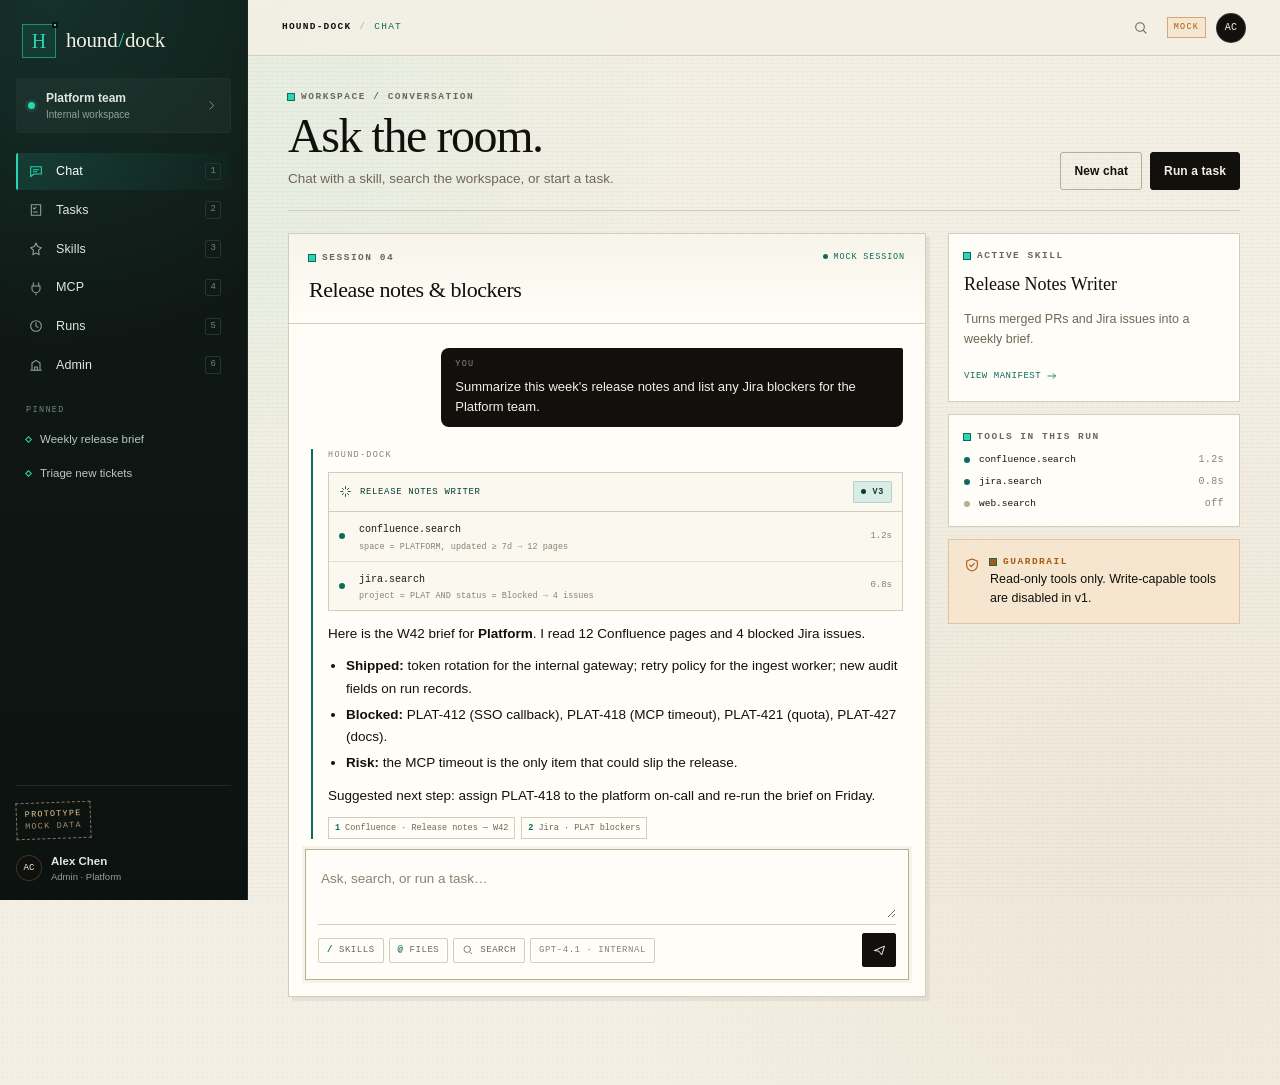
==== docs/03_design/prototype/index.html @ bc304e06 "docs: add stage 2 ui prototype Add a throwaway clickable UI prototype with mock data for chat, skill" ====
<!doctype html>
<html lang="en">
<head>
  <meta charset="utf-8">
  <meta name="viewport" content="width=device-width, initial-scale=1">
  <meta name="description" content="hound-dock clickable UI prototype — mock data only, not production.">
  <title>hound-dock — prototype</title>
  <link rel="stylesheet" href="styles.css">
</head>
<body>
  <svg class="icon-sprite" aria-hidden="true" focusable="false">
    <symbol id="i-chat" viewBox="0 0 24 24"><path d="M4 5.5h16v11H9l-5 4v-15Z"/><path d="M8 10h8M8 13h5"/></symbol>
    <symbol id="i-tasks" viewBox="0 0 24 24"><path d="M5 4h14v16H5z"/><path d="m8 9 1.5 1.5L12 8M8 15h6"/></symbol>
    <symbol id="i-skills" viewBox="0 0 24 24"><path d="m12 3 2.4 5.2L20 10l-4.2 4.1.9 6.4L12 17.8 7.3 20.5l.9-6.4L4 10l5.6-1.8L12 3Z"/></symbol>
    <symbol id="i-mcp" viewBox="0 0 24 24"><path d="M8 4v5M16 4v5M6 9h12v4a6 6 0 0 1-12 0V9ZM12 19v3"/></symbol>
    <symbol id="i-runs" viewBox="0 0 24 24"><circle cx="12" cy="12" r="8"/><path d="M12 7v5l3 2"/></symbol>
    <symbol id="i-admin" viewBox="0 0 24 24"><path d="M4 20h16M6 20V9l6-4 6 4v11"/><path d="M10 20v-5h4v5"/></symbol>
    <symbol id="i-search" viewBox="0 0 24 24"><circle cx="10.5" cy="10.5" r="6.5"/><path d="m15.5 15.5 4 4"/></symbol>
    <symbol id="i-plus" viewBox="0 0 24 24"><path d="M12 5v14M5 12h14"/></symbol>
    <symbol id="i-send" viewBox="0 0 24 24"><path d="m4 12 16-7-4.5 14L11 13l-7-1Z"/></symbol>
    <symbol id="i-close" viewBox="0 0 24 24"><path d="m6 6 12 12M18 6 6 18"/></symbol>
    <symbol id="i-check" viewBox="0 0 24 24"><path d="m5 12 4 4L19 6"/></symbol>
    <symbol id="i-clock" viewBox="0 0 24 24"><circle cx="12" cy="12" r="8"/><path d="M12 8v4l2.5 1.5"/></symbol>
    <symbol id="i-alert" viewBox="0 0 24 24"><path d="M12 4 21 20H3L12 4Z"/><path d="M12 10v4M12 17h.01"/></symbol>
    <symbol id="i-plug" viewBox="0 0 24 24"><path d="M9 3v5M15 3v5M7 8h10v3a5 5 0 0 1-10 0V8ZM12 16v5"/></symbol>
    <symbol id="i-spark" viewBox="0 0 24 24"><path d="M12 3v4M12 17v4M3 12h4M17 12h4M6 6l2.5 2.5M15.5 15.5 18 18M18 6l-2.5 2.5M8.5 15.5 6 18"/></symbol>
    <symbol id="i-file" viewBox="0 0 24 24"><path d="M6 3h8l4 4v14H6z"/><path d="M14 3v5h5"/></symbol>
    <symbol id="i-arrow" viewBox="0 0 24 24"><path d="M4 12h15M14 7l5 5-5 5"/></symbol>
    <symbol id="i-chevron" viewBox="0 0 24 24"><path d="m9 5 7 7-7 7"/></symbol>
    <symbol id="i-play" viewBox="0 0 24 24"><path d="m8 5 11 7-11 7V5Z"/></symbol>
    <symbol id="i-refresh" viewBox="0 0 24 24"><path d="M20 11a8 8 0 1 0-2 6M20 5v6h-6"/></symbol>
    <symbol id="i-shield" viewBox="0 0 24 24"><path d="m12 3 8 3v6c0 4.5-3.4 7.8-8 9-4.6-1.2-8-4.5-8-9V6l8-3Z"/><path d="m8.5 12 2.5 2.5 4.5-5"/></symbol>
    <symbol id="i-key" viewBox="0 0 24 24"><circle cx="8" cy="12" r="4"/><path d="M12 12h9M18 12v3M15 12v2"/></symbol>
    <symbol id="i-user" viewBox="0 0 24 24"><circle cx="12" cy="8" r="4"/><path d="M4 21c0-4 3.6-6 8-6s8 2 8 6"/></symbol>
    <symbol id="i-menu" viewBox="0 0 24 24"><path d="M4 7h16M4 12h16M4 17h16"/></symbol>
    <symbol id="i-external" viewBox="0 0 24 24"><path d="M14 4h6v6M20 4l-9 9"/><path d="M18 14v6H4V6h6"/></symbol>
  </svg>

  <div class="grain" aria-hidden="true"></div>

  <div class="app">
    <aside class="sidebar" aria-label="Workspace navigation">
      <div class="brand">
        <span class="brand-mark" aria-hidden="true"><span>H</span><i></i></span>
        <span class="brand-word">hound<span>/</span>dock</span>
      </div>

      <button class="workspace-switch" type="button" data-toast="Workspace switching is out of scope for this mock.">
        <span class="workspace-dot"></span>
        <span>
          <strong>Platform team</strong>
          <small>Internal workspace</small>
        </span>
        <svg class="icon"><use href="#i-chevron"/></svg>
      </button>

      <nav class="nav" aria-label="Primary">
        <button class="nav-item is-active" type="button" data-view="chat" aria-current="page">
          <svg class="icon"><use href="#i-chat"/></svg><span>Chat</span><kbd>1</kbd>
        </button>
        <button class="nav-item" type="button" data-view="tasks">
          <svg class="icon"><use href="#i-tasks"/></svg><span>Tasks</span><kbd>2</kbd>
        </button>
        <button class="nav-item" type="button" data-view="skills">
          <svg class="icon"><use href="#i-skills"/></svg><span>Skills</span><kbd>3</kbd>
        </button>
        <button class="nav-item" type="button" data-view="mcp">
          <svg class="icon"><use href="#i-mcp"/></svg><span>MCP</span><kbd>4</kbd>
        </button>
        <button class="nav-item" type="button" data-view="runs">
          <svg class="icon"><use href="#i-runs"/></svg><span>Runs</span><kbd>5</kbd>
        </button>
        <button class="nav-item" type="button" data-view="admin">
          <svg class="icon"><use href="#i-admin"/></svg><span>Admin</span><kbd>6</kbd>
        </button>
      </nav>

      <div class="pinned">
        <p class="sidebar-label">Pinned</p>
        <button class="pinned-item" type="button" data-open-task="task-release">
          <span class="pin-mark"></span>Weekly release brief
        </button>
        <button class="pinned-item" type="button" data-open-task="task-triage">
          <span class="pin-mark"></span>Triage new tickets
        </button>
      </div>

      <div class="sidebar-foot">
        <div class="stamp">Prototype<br><span>Mock data</span></div>
        <div class="sidebar-user">
          <span class="avatar avatar-sm">AC</span>
          <span><strong>Alex Chen</strong><small>Admin · Platform</small></span>
        </div>
      </div>
    </aside>

    <main class="main">
      <header class="topbar">
        <button class="icon-btn menu-btn" type="button" data-toggle-nav aria-label="Toggle navigation">
          <svg class="icon"><use href="#i-menu"/></svg>
        </button>
        <div class="crumb">
          <span class="crumb-kicker">HOUND-DOCK</span>
          <span class="crumb-sep">/</span>
          <span class="crumb-current" id="crumb-current">Chat</span>
        </div>
        <div class="topbar-right">
          <button class="icon-btn" type="button" data-toast="Command search is a mock in this prototype." aria-label="Search">
            <svg class="icon"><use href="#i-search"/></svg>
          </button>
          <span class="mock-pill">MOCK</span>
          <span class="avatar">AC</span>
        </div>
      </header>

      <div class="viewport">
        <!-- CHAT -->
        <section class="view is-active" id="view-chat" data-view-panel="chat" aria-labelledby="chat-title">
          <div class="view-head">
            <div>
              <p class="kicker">Workspace / Conversation</p>
              <h1 class="page-title" id="chat-title">Ask the room.</h1>
              <p class="page-sub">Chat with a skill, search the workspace, or start a task.</p>
            </div>
            <div class="head-actions">
              <button class="btn btn-ghost" type="button" data-action="new-chat">New chat</button>
              <button class="btn btn-primary" type="button" data-view="tasks">Run a task</button>
            </div>
          </div>

          <div class="chat-layout">
            <div class="chat-card">
              <div class="chat-head">
                <div>
                  <p class="kicker">Session 04</p>
                  <h2 class="chat-title">Release notes &amp; blockers</h2>
                </div>
                <span class="live"><i></i>Mock session</span>
              </div>

              <div class="chat-thread" id="chat-thread" aria-live="polite"></div>

              <div class="suggestions" id="chat-suggestions">
                <button type="button" data-prompt="Summarize this week's release notes and list Jira blockers for Platform.">Summarize this week's release</button>
                <button type="button" data-prompt="Search Confluence for the onboarding checklist and cite the source.">Search Confluence</button>
                <button type="button" data-prompt="Triage the new Jira tickets and propose owners.">Triage new tickets</button>
              </div>

              <div class="composer" id="composer">
                <div class="composer-context" id="composer-context"></div>
                <textarea id="chat-input" rows="2" placeholder="Ask, search, or run a task…" aria-label="Message"></textarea>
                <div class="composer-bar">
                  <div class="composer-tools">
                    <button class="chip" type="button" data-menu="slash"><span class="slash">/</span> Skills</button>
                    <button class="chip" type="button" data-menu="mention"><span class="at">@</span> Files</button>
                    <button class="chip" type="button" id="search-toggle" aria-pressed="false"><svg class="icon"><use href="#i-search"/></svg> Search</button>
                    <button class="chip chip-muted" type="button" data-toast="Model selection is a mock in this prototype.">gpt-4.1 · internal</button>
                  </div>
                  <button class="send-btn" type="button" id="send-btn" aria-label="Send message">
                    <svg class="icon"><use href="#i-send"/></svg>
                  </button>
                </div>
                <div class="popover" id="slash-menu" hidden>
                  <p class="popover-label">Published skills</p>
                  <div id="slash-items"></div>
                </div>
                <div class="popover" id="mention-menu" hidden>
                  <p class="popover-label">Workspace files</p>
                  <div id="mention-items"></div>
                </div>
              </div>
            </div>

            <aside class="context-rail" aria-label="Run context">
              <div class="rail-card">
                <p class="kicker">Active skill</p>
                <h3>Release Notes Writer</h3>
                <p class="muted small">Turns merged PRs and Jira issues into a weekly brief.</p>
                <button class="link-btn" type="button" data-open-skill="skill-release">View manifest <svg class="icon"><use href="#i-arrow"/></svg></button>
              </div>
              <div class="rail-card">
                <p class="kicker">Tools in this run</p>
                <ul class="tool-list">
                  <li><span class="dot ok"></span><code>confluence.search</code><span class="mono">1.2s</span></li>
                  <li><span class="dot ok"></span><code>jira.search</code><span class="mono">0.8s</span></li>
                  <li><span class="dot idle"></span><code>web.search</code><span class="mono">off</span></li>
                </ul>
              </div>
              <div class="rail-card rail-note">
                <svg class="icon"><use href="#i-shield"/></svg>
                <div>
                  <p class="kicker">Guardrail</p>
                  <p class="small">Read-only tools only. Write-capable tools are disabled in v1.</p>
                </div>
              </div>
            </aside>
          </div>
        </section>

        <!-- SKILLS -->
        <section class="view" id="view-skills" data-view-panel="skills" aria-labelledby="skills-title" hidden>
          <div class="view-head">
            <div>
              <p class="kicker">Registry / Skills</p>
              <h1 class="page-title" id="skills-title">Skills.</h1>
              <p class="page-sub">Versioned instructions your team can invoke.</p>
            </div>
            <div class="head-actions">
              <button class="btn btn-primary" type="button" data-open-modal="skill"><svg class="icon"><use href="#i-plus"/></svg> New skill</button>
            </div>
          </div>
          <div class="toolbar">
            <label class="search-box">
              <svg class="icon"><use href="#i-search"/></svg>
              <input id="skill-search" type="search" placeholder="Search skills, owners, dependencies…" autocomplete="off">
            </label>
            <div class="filter-chips" id="skill-filters" role="group" aria-label="Filter skills by category"></div>
          </div>
          <div class="skill-grid" id="skill-grid"></div>
        </section>

        <!-- MCP -->
        <section class="view" id="view-mcp" data-view-panel="mcp" aria-labelledby="mcp-title" hidden>
          <div class="view-head">
            <div>
              <p class="kicker">Registry / MCP</p>
              <h1 class="page-title" id="mcp-title">Connections.</h1>
              <p class="page-sub">Governed tool servers. Only allowlisted tools are callable.</p>
            </div>
            <div class="head-actions">
              <button class="btn btn-primary" type="button" data-open-modal="mcp"><svg class="icon"><use href="#i-plus"/></svg> Add server</button>
            </div>
          </div>
          <div class="notice">
            <svg class="icon"><use href="#i-shield"/></svg>
            <p><strong>Security posture.</strong> Credentials are stored as encrypted references, never as values in a manifest. HTTP/SSE transports only in v1.</p>
          </div>
          <div class="mcp-grid" id="mcp-grid"></div>
        </section>

        <!-- TASKS -->
        <section class="view" id="view-tasks" data-view-panel="tasks" aria-labelledby="tasks-title" hidden>
          <div class="view-head">
            <div>
              <p class="kicker">Registry / Tasks</p>
              <h1 class="page-title" id="tasks-title">Tasks.</h1>
              <p class="page-sub">Reusable work built from skills and MCP tools.</p>
            </div>
            <div class="head-actions">
              <button class="btn btn-primary" type="button" data-open-modal="task"><svg class="icon"><use href="#i-plus"/></svg> New task</button>
            </div>
          </div>
          <div class="notice notice-quiet">
            <svg class="icon"><use href="#i-clock"/></svg>
            <p><strong>Manual runs only.</strong> Scheduling, approvals, and branching are out of scope for v1.</p>
          </div>
          <div class="task-grid" id="task-grid"></div>
        </section>

        <!-- RUNS -->
        <section class="view" id="view-runs" data-view-panel="runs" aria-labelledby="runs-title" hidden>
          <div class="view-head">
            <div>
              <p class="kicker">Audit / Runs</p>
              <h1 class="page-title" id="runs-title">The ledger.</h1>
              <p class="page-sub">Every run, step, and tool call, on the record.</p>
            </div>
            <div class="head-actions">
              <button class="btn btn-ghost" type="button" data-toast="Export is a mock in this prototype.">Export</button>
            </div>
          </div>
          <div class="toolbar">
            <div class="filter-chips" id="run-filters" role="group" aria-label="Filter runs by status"></div>
            <span class="toolbar-note" id="run-count"></span>
          </div>
          <div class="ledger" id="runs-table"></div>
        </section>

        <!-- ADMIN -->
        <section class="view" id="view-admin" data-view-panel="admin" aria-labelledby="admin-title" hidden>
          <div class="view-head">
            <div>
              <p class="kicker">Settings / Admin</p>
              <h1 class="page-title" id="admin-title">Admin.</h1>
              <p class="page-sub">Local accounts and the model gateway for the MVP.</p>
            </div>
            <div class="head-actions">
              <button class="btn btn-primary" type="button" data-toast="Settings saved (mock).">Save settings</button>
            </div>
          </div>

          <div class="admin-grid">
            <section class="admin-card">
              <div class="admin-card-head">
                <div>
                  <p class="kicker">Model gateway</p>
                  <h2>Internal endpoint</h2>
                </div>
                <span class="status ok"><span class="dot"></span>Connected</span>
              </div>
              <dl class="kv">
                <div><dt>Base URL</dt><dd><code>https://llm.internal/v1</code></dd></div>
                <div><dt>Model</dt><dd><code>gpt-4.1</code></dd></div>
                <div><dt>Secret reference</dt><dd><code>secret://llm/internal-key</code></dd></div>
                <div><dt>Data boundary</dt><dd>Internal only · TBD-INFRA-009</dd></div>
              </dl>
              <button class="btn btn-ghost" type="button" data-toast="Connection test passed (mock).">Test connection</button>
            </section>

            <section class="admin-card">
              <div class="admin-card-head">
                <div>
                  <p class="kicker">Identity</p>
                  <h2>Local accounts</h2>
                </div>
                <span class="status warn"><span class="dot"></span>MVP mode</span>
              </div>
              <p class="small muted">SSO is deferred. The identity provider is tracked as TBD-INFRA-010.</p>
              <table class="mini-table">
                <thead><tr><th>User</th><th>Role</th><th>Status</th></tr></thead>
                <tbody>
                  <tr><td>Alex Chen</td><td><span class="role">Admin</span></td><td>Active</td></tr>
                  <tr><td>Priya Nair</td><td><span class="role">Member</span></td><td>Active</td></tr>
                  <tr><td>Sam Ito</td><td><span class="role">Author</span></td><td>Invited</td></tr>
                </tbody>
              </table>
              <button class="btn btn-ghost" type="button" data-toast="Invite flow is a mock in this prototype.">Invite user</button>
            </section>

            <section class="admin-card">
              <div class="admin-card-head">
                <div>
                  <p class="kicker">Registry policy</p>
                  <h2>Publishing</h2>
                </div>
                <span class="status neutral"><span class="dot"></span>Proposed</span>
              </div>
              <p class="small">Admin-only publishing in v1. Delegated authorship is tracked as TBD-BIZ-004.</p>
              <div class="toggle-row"><span>Require review before publish</span><span class="status neutral"><span class="dot"></span>Proposed · TBD-BIZ-004</span></div>
              <div class="toggle-row"><span>Allow member-created drafts</span><span class="status neutral"><span class="dot"></span>Off in v1</span></div>
              <div class="toggle-row"><span>Enable write-capable tools</span><span class="status error"><span class="dot"></span>Disabled in v1</span></div>
            </section>

            <section class="admin-card">
              <div class="admin-card-head">
                <div>
                  <p class="kicker">Security</p>
                  <h2>Audit &amp; retention</h2>
                </div>
                <span class="status ok"><span class="dot"></span>Append-only</span>
              </div>
              <dl class="kv">
                <div><dt>Audit coverage</dt><dd>Registry changes, tool calls, runs</dd></div>
                <div><dt>Secret storage</dt><dd>Encrypted references only</dd></div>
                <div><dt>Retention</dt><dd>TBD-BIZ-003</dd></div>
                <div><dt>Write tools</dt><dd>Disabled in v1</dd></div>
              </dl>
              <button class="btn btn-ghost" type="button" data-toast="Audit export is a mock in this prototype.">Open audit log</button>
            </section>
          </div>
        </section>
      </div>
    </main>
  </div>

  <div class="scrim" id="scrim" hidden></div>
  <aside class="drawer" id="drawer" aria-label="Detail panel" hidden></aside>
  <div class="modal" id="modal" role="dialog" aria-modal="true" aria-labelledby="modal-title" hidden></div>
  <div class="toast" id="toast" role="status" aria-live="polite"></div>

  <noscript>
    <p class="noscript">This prototype needs JavaScript enabled to switch views and run the mock interactions.</p>
  </noscript>

  <script src="app.js"></script>
</body>
</html>
---- docs/03_design/prototype/styles.css ----
/* =========================================================
   hound-dock prototype — visual system
   Direction: field instrument / editorial control room.
   Paper, ink, mint, amber. Local fonts only; no external assets.
   ========================================================= */

:root {
  --ink: #12100c;
  --ink-2: #1c1913;
  --sidebar: #0c1210;
  --sidebar-2: #111a16;
  --sidebar-text: #dfe8e1;
  --sidebar-muted: #8fa397;
  --paper: #f3efe4;
  --paper-2: #e9e3d4;
  --card: #fffdf7;
  --line: #d6cdb9;
  --line-2: #b9ad93;
  --muted: #6f6757;
  --muted-2: #8b8270;
  --accent: #0f6b5c;
  --accent-2: #2bd4b4;
  --accent-ink: #083f36;
  --teal-bg: #d9ece6;
  --amber: #a85a12;
  --amber-bg: #f6e6cf;
  --red: #a3261b;
  --red-bg: #f5dcd6;
  --blue: #244b7a;
  --blue-bg: #dde7f2;
  --shadow: rgba(18, 16, 12, 0.12);
  --font-ui: "Avenir Next", "Segoe UI", "Helvetica Neue", Helvetica, sans-serif;
  --font-display: "Iowan Old Style", "Palatino Linotype", "Book Antiqua", Palatino, Georgia, serif;
  --font-mono: "SF Mono", "IBM Plex Mono", Menlo, Consolas, monospace;
  --radius: 4px;
  --sidebar-w: 248px;
}

* { box-sizing: border-box; }

[hidden] { display: none !important; }

html { scroll-behavior: smooth; }

body {
  margin: 0;
  min-height: 100vh;
  color: var(--ink);
  background-color: var(--paper);
  background-image:
    radial-gradient(rgba(18, 16, 12, 0.05) 0.7px, transparent 0.7px),
    radial-gradient(circle at 15% 10%, rgba(43, 212, 180, 0.07), transparent 34%),
    radial-gradient(circle at 90% 80%, rgba(168, 90, 18, 0.06), transparent 38%);
  background-size: 5px 5px, 100% 100%, 100% 100%;
  font-family: var(--font-ui);
  font-size: 15px;
  line-height: 1.5;
  -webkit-font-smoothing: antialiased;
  text-rendering: optimizeLegibility;
}

.grain {
  position: fixed;
  inset: 0;
  z-index: 0;
  pointer-events: none;
  background-image: repeating-linear-gradient(
    0deg,
    rgba(18, 16, 12, 0.018) 0,
    rgba(18, 16, 12, 0.018) 1px,
    transparent 1px,
    transparent 4px
  );
  mix-blend-mode: multiply;
}

::selection { background: var(--accent-2); color: var(--ink); }

a { color: inherit; }

button, input, textarea, select { font: inherit; color: inherit; }

button { cursor: pointer; }

:focus-visible {
  outline: 2px solid var(--accent);
  outline-offset: 2px;
}

.icon-sprite { position: absolute; width: 0; height: 0; overflow: hidden; }

.icon {
  width: 16px;
  height: 16px;
  fill: none;
  stroke: currentColor;
  stroke-width: 1.6;
  stroke-linecap: round;
  stroke-linejoin: round;
  flex: 0 0 auto;
}

.mono { font-family: var(--font-mono); font-size: 10px; letter-spacing: 0.04em; }
.small { font-size: 12.5px; line-height: 1.55; }
.muted { color: var(--muted); }

.kicker {
  margin: 0 0 8px;
  font-family: var(--font-mono);
  font-size: 9.5px;
  font-weight: 600;
  letter-spacing: 0.16em;
  text-transform: uppercase;
  color: var(--muted);
  display: flex;
  align-items: center;
  gap: 7px;
}
.kicker::before {
  content: "";
  width: 6px;
  height: 6px;
  background: var(--accent-2);
  box-shadow: 0 0 0 1px var(--accent);
}

/* ---------------- shell ---------------- */

.app {
  position: relative;
  z-index: 1;
  display: grid;
  grid-template-columns: var(--sidebar-w) minmax(0, 1fr);
  min-height: 100vh;
}

.sidebar {
  position: sticky;
  top: 0;
  height: 100vh;
  display: flex;
  flex-direction: column;
  gap: 20px;
  padding: 22px 16px 16px;
  background:
    radial-gradient(circle at 20% 0%, rgba(43, 212, 180, 0.12), transparent 38%),
    linear-gradient(180deg, var(--sidebar-2), var(--sidebar));
  color: var(--sidebar-text);
  border-right: 1px solid #1e2b25;
  overflow-y: auto;
}

.sidebar::-webkit-scrollbar { width: 6px; }
.sidebar::-webkit-scrollbar-thumb { background: #26352e; }

.brand {
  display: flex;
  align-items: center;
  gap: 10px;
  padding: 2px 6px 0;
}

.brand-mark {
  position: relative;
  width: 34px;
  height: 34px;
  display: grid;
  place-items: center;
  border: 1px solid rgba(43, 212, 180, 0.55);
  background: rgba(43, 212, 180, 0.08);
}
.brand-mark span {
  font-family: var(--font-display);
  font-size: 20px;
  line-height: 1;
  color: var(--accent-2);
}
.brand-mark i {
  position: absolute;
  right: -3px;
  top: -3px;
  width: 6px;
  height: 6px;
  background: var(--accent-2);
  border: 2px solid var(--sidebar);
}

.brand-word {
  font-family: var(--font-display);
  font-size: 21px;
  letter-spacing: -0.01em;
  color: #f3efe4;
}
.brand-word span { color: var(--accent-2); margin: 0 1px; }

.workspace-switch {
  display: grid;
  grid-template-columns: 8px 1fr 14px;
  align-items: center;
  gap: 10px;
  width: 100%;
  padding: 10px 11px;
  text-align: left;
  color: var(--sidebar-text);
  background: rgba(255, 255, 255, 0.035);
  border: 1px solid #223029;
  border-radius: 3px;
}
.workspace-switch:hover { background: rgba(255, 255, 255, 0.065); }
.workspace-switch strong { display: block; font-size: 12px; font-weight: 600; }
.workspace-switch small { display: block; color: var(--sidebar-muted); font-size: 10px; }
.workspace-switch .icon { width: 13px; height: 13px; color: var(--sidebar-muted); }
.workspace-dot {
  width: 7px;
  height: 7px;
  border-radius: 50%;
  background: var(--accent-2);
  box-shadow: 0 0 0 3px rgba(43, 212, 180, 0.12);
}

.nav { display: flex; flex-direction: column; gap: 2px; }

.nav-item {
  display: grid;
  grid-template-columns: 18px 1fr auto;
  align-items: center;
  gap: 10px;
  width: 100%;
  padding: 9px 10px;
  text-align: left;
  color: var(--sidebar-text);
  background: transparent;
  border: 0;
  border-left: 2px solid transparent;
  border-radius: 2px;
  font-size: 12.5px;
  letter-spacing: 0.01em;
}
.nav-item .icon { color: var(--sidebar-muted); }
.nav-item kbd {
  font-family: var(--font-mono);
  font-size: 9px;
  color: #6f8478;
  border: 1px solid #26352e;
  border-radius: 2px;
  padding: 1px 4px;
}
.nav-item:hover { background: rgba(255, 255, 255, 0.045); }
.nav-item:hover .icon { color: var(--accent-2); }
.nav-item.is-active {
  background: linear-gradient(90deg, rgba(43, 212, 180, 0.13), rgba(43, 212, 180, 0.02));
  border-left-color: var(--accent-2);
  color: #fffdf7;
}
.nav-item.is-active .icon { color: var(--accent-2); }

.pinned { display: flex; flex-direction: column; gap: 2px; }
.sidebar-label {
  margin: 0 0 6px;
  padding-left: 10px;
  font-family: var(--font-mono);
  font-size: 8.5px;
  letter-spacing: 0.16em;
  text-transform: uppercase;
  color: #6f8478;
}
.pinned-item {
  display: flex;
  align-items: center;
  gap: 9px;
  padding: 7px 10px;
  font-size: 11.5px;
  color: #b9c9c0;
  background: transparent;
  border: 0;
  border-radius: 2px;
  text-align: left;
}
.pinned-item:hover { background: rgba(255, 255, 255, 0.045); color: #fffdf7; }
.pin-mark {
  width: 5px;
  height: 5px;
  border: 1px solid var(--accent-2);
  transform: rotate(45deg);
  flex: 0 0 auto;
}

.sidebar-foot {
  margin-top: auto;
  padding-top: 16px;
  border-top: 1px solid #1e2b25;
  display: flex;
  flex-direction: column;
  gap: 14px;
}

.stamp {
  align-self: flex-start;
  padding: 5px 8px;
  font-family: var(--font-mono);
  font-size: 8.5px;
  line-height: 1.45;
  letter-spacing: 0.14em;
  text-transform: uppercase;
  color: #f1c58f;
  border: 1px dashed rgba(241, 197, 143, 0.55);
  transform: rotate(-2deg);
}
.stamp span { color: #a88a66; }

.sidebar-user {
  display: flex;
  align-items: center;
  gap: 9px;
}
.sidebar-user strong { display: block; font-size: 11.5px; font-weight: 600; }
.sidebar-user small { display: block; font-size: 9.5px; color: var(--sidebar-muted); }

.avatar {
  width: 30px;
  height: 30px;
  display: grid;
  place-items: center;
  flex: 0 0 auto;
  border-radius: 50%;
  background: var(--ink);
  color: var(--paper);
  font-family: var(--font-mono);
  font-size: 10px;
  letter-spacing: 0.02em;
  border: 1px solid rgba(255, 255, 255, 0.15);
}
.avatar-sm { width: 26px; height: 26px; font-size: 9px; }

/* ---------------- main ---------------- */

.main { min-width: 0; display: flex; flex-direction: column; }

.topbar {
  position: sticky;
  top: 0;
  z-index: 20;
  display: flex;
  align-items: center;
  gap: 14px;
  height: 56px;
  padding: 0 34px;
  background: rgba(243, 239, 228, 0.88);
  backdrop-filter: blur(10px);
  border-bottom: 1px solid var(--line);
}
.menu-btn { display: none; }

.crumb {
  display: flex;
  align-items: center;
  gap: 8px;
  font-family: var(--font-mono);
  font-size: 9.5px;
  letter-spacing: 0.13em;
  text-transform: uppercase;
  color: var(--muted);
}
.crumb-kicker { color: var(--ink); font-weight: 700; }
.crumb-sep { color: var(--line-2); }
.crumb-current { color: var(--accent); }

.topbar-right { margin-left: auto; display: flex; align-items: center; gap: 10px; }

.mock-pill {
  font-family: var(--font-mono);
  font-size: 8.5px;
  letter-spacing: 0.14em;
  padding: 3px 6px;
  color: var(--amber);
  border: 1px solid rgba(168, 90, 18, 0.45);
  background: var(--amber-bg);
}

.icon-btn {
  width: 31px;
  height: 31px;
  display: grid;
  place-items: center;
  border: 1px solid transparent;
  border-radius: 3px;
  background: transparent;
  color: var(--muted);
}
.icon-btn:hover { background: var(--paper-2); color: var(--ink); border-color: var(--line); }
.icon-btn.menu-btn { display: none; }

.viewport {
  width: 100%;
  max-width: 1360px;
  margin: 0 auto;
  padding: 34px 40px 90px;
}

.view { animation: view-in 0.28s ease both; }
.view[hidden] { display: none; }

@keyframes view-in {
  from { opacity: 0; transform: translateY(5px); }
  to { opacity: 1; transform: none; }
}

.view-head {
  display: flex;
  align-items: flex-end;
  justify-content: space-between;
  gap: 28px;
  padding-bottom: 20px;
  margin-bottom: 22px;
  border-bottom: 1px solid var(--line);
}

.page-title {
  margin: 0;
  font-family: var(--font-display);
  font-size: clamp(36px, 4.1vw, 48px);
  font-weight: 500;
  line-height: 0.98;
  letter-spacing: -0.03em;
}
.page-sub {
  margin: 10px 0 0;
  max-width: 62ch;
  color: var(--muted);
  font-size: 13.5px;
}

.head-actions { display: flex; gap: 8px; flex-wrap: wrap; }

/* ---------------- buttons / chips ---------------- */

.btn {
  display: inline-flex;
  align-items: center;
  justify-content: center;
  gap: 7px;
  padding: 9px 13px;
  border: 1px solid var(--line-2);
  border-radius: 3px;
  background: transparent;
  color: var(--ink);
  font-size: 12px;
  font-weight: 600;
  letter-spacing: 0.01em;
  transition: transform 0.15s ease, background 0.15s ease, border-color 0.15s ease;
}
.btn:hover { background: var(--paper-2); transform: translateY(-1px); }
.btn:active { transform: none; }
.btn .icon { width: 14px; height: 14px; }
.btn-primary {
  background: var(--ink);
  border-color: var(--ink);
  color: var(--paper);
}
.btn-primary:hover { background: var(--accent); border-color: var(--accent); color: #fff; }
.btn-ghost { border-color: var(--line-2); color: var(--ink); background: transparent; }
.btn-danger { border-color: rgba(163, 38, 27, 0.4); color: var(--red); }

.chip {
  display: inline-flex;
  align-items: center;
  gap: 6px;
  padding: 5px 8px;
  border: 1px solid var(--line);
  border-radius: 2px;
  background: var(--card);
  color: var(--muted);
  font-family: var(--font-mono);
  font-size: 9px;
  letter-spacing: 0.06em;
  text-transform: uppercase;
  white-space: nowrap;
}
.chip:hover { border-color: var(--line-2); color: var(--ink); }
.chip.is-on { background: var(--teal-bg); border-color: rgba(15, 107, 92, 0.35); color: var(--accent-ink); }
.chip .icon { width: 12px; height: 12px; }
.chip-muted { color: var(--muted-2); }
.slash, .at {
  font-family: var(--font-mono);
  font-weight: 700;
  color: var(--accent);
}

.chip-row { display: flex; flex-wrap: wrap; gap: 6px; }

.status {
  display: inline-flex;
  align-items: center;
  gap: 6px;
  padding: 3px 7px;
  border: 1px solid transparent;
  border-radius: 2px;
  font-family: var(--font-mono);
  font-size: 8.5px;
  font-weight: 600;
  letter-spacing: 0.08em;
  text-transform: uppercase;
  white-space: nowrap;
}
.status .dot { width: 5px; height: 5px; border-radius: 50%; background: currentColor; }
.status.ok { color: var(--accent-ink); background: var(--teal-bg); border-color: rgba(15, 107, 92, 0.2); }
.status.warn { color: var(--amber); background: var(--amber-bg); border-color: rgba(168, 90, 18, 0.22); }
.status.error { color: var(--red); background: var(--red-bg); border-color: rgba(163, 38, 27, 0.2); }
.status.neutral { color: var(--muted); background: var(--paper-2); border-color: var(--line); }
.status.info { color: var(--blue); background: var(--blue-bg); border-color: rgba(36, 75, 122, 0.2); }

.dot { width: 6px; height: 6px; border-radius: 50%; display: inline-block; flex: 0 0 auto; }
.dot.ok { background: var(--accent); }
.dot.warn { background: var(--amber); }
.dot.error { background: var(--red); }
.dot.idle { background: var(--line-2); }

/* ---------------- chat ---------------- */

.chat-layout {
  display: grid;
  grid-template-columns: minmax(0, 1fr) 292px;
  gap: 22px;
  align-items: start;
}

.chat-card {
  background: var(--card);
  border: 1px solid var(--line);
  box-shadow: 4px 4px 0 rgba(18, 16, 12, 0.05);
  min-width: 0;
  display: flex;
  flex-direction: column;
}

.chat-head {
  display: flex;
  align-items: flex-start;
  justify-content: space-between;
  gap: 16px;
  padding: 17px 20px;
  border-bottom: 1px solid var(--line);
  background: linear-gradient(180deg, rgba(233, 227, 212, 0.35), transparent);
}
.chat-title {
  margin: 0;
  font-family: var(--font-display);
  font-size: 22px;
  font-weight: 500;
  letter-spacing: -0.02em;
}
.live {
  display: inline-flex;
  align-items: center;
  gap: 6px;
  font-family: var(--font-mono);
  font-size: 8.5px;
  letter-spacing: 0.1em;
  text-transform: uppercase;
  color: var(--accent);
}
.live i {
  width: 5px;
  height: 5px;
  border-radius: 50%;
  background: var(--accent);
  animation: pulse 1.8s ease infinite;
}
@keyframes pulse { 0%, 100% { opacity: 1; } 50% { opacity: 0.3; } }

.chat-thread {
  display: flex;
  flex-direction: column;
  gap: 22px;
  padding: 24px 22px 10px;
  min-height: 280px;
}

.msg { max-width: 100%; }
.msg-role {
  margin: 0 0 6px;
  font-family: var(--font-mono);
  font-size: 8.5px;
  letter-spacing: 0.15em;
  text-transform: uppercase;
  color: var(--muted-2);
}
.msg-user {
  align-self: flex-end;
  max-width: 78%;
  padding: 10px 14px;
  background: var(--ink);
  color: var(--paper);
  border-radius: 8px 2px 8px 8px;
  font-size: 13px;
  line-height: 1.55;
}
.msg-user .msg-role { color: rgba(243, 239, 228, 0.55); }
.msg-assistant {
  padding-left: 15px;
  border-left: 2px solid var(--accent);
}
.msg-assistant .msg-body { font-size: 13.5px; line-height: 1.65; }
.msg-assistant p { margin: 0 0 10px; }
.msg-assistant ul { margin: 8px 0 10px; padding-left: 18px; }
.msg-assistant li { margin: 4px 0; }

.typing {
  display: inline-flex;
  gap: 3px;
  align-items: center;
  padding: 8px 0;
}
.typing i {
  width: 5px;
  height: 5px;
  border-radius: 50%;
  background: var(--muted-2);
  animation: blink 1.1s infinite;
}
.typing i:nth-child(2) { animation-delay: 0.15s; }
.typing i:nth-child(3) { animation-delay: 0.3s; }
@keyframes blink { 0%, 100% { opacity: 0.25; transform: translateY(0); } 50% { opacity: 1; transform: translateY(-2px); } }

.receipt {
  margin: 10px 0 12px;
  border: 1px solid var(--line);
  background: #fbf8ef;
}
.receipt-head {
  display: flex;
  align-items: center;
  gap: 8px;
  padding: 8px 10px;
  border-bottom: 1px solid var(--line);
  font-family: var(--font-mono);
  font-size: 9px;
  letter-spacing: 0.07em;
  text-transform: uppercase;
  color: var(--accent-ink);
}
.receipt-head .icon { width: 13px; height: 13px; }
.receipt-head .status { margin-left: auto; }
.tool-call {
  display: grid;
  grid-template-columns: 12px minmax(0, 1fr) auto;
  align-items: center;
  gap: 8px;
  padding: 7px 10px;
  border-bottom: 1px solid rgba(214, 205, 185, 0.55);
  font-size: 11px;
}
.tool-call:last-child { border-bottom: 0; }
.tool-call code {
  font-family: var(--font-mono);
  font-size: 10px;
  color: var(--ink-2);
  overflow: hidden;
  text-overflow: ellipsis;
}
.tool-body { min-width: 0; }
.tool-body small { display: block; overflow: hidden; text-overflow: ellipsis; white-space: nowrap; color: var(--muted-2); font-size: 8.5px; font-family: var(--font-mono); margin-top: 1px; }
.tool-call .dur { font-family: var(--font-mono); font-size: 9px; color: var(--muted-2); }

.sources {
  display: flex;
  flex-wrap: wrap;
  gap: 6px;
  margin-top: 8px;
}
.source {
  display: inline-flex;
  align-items: center;
  gap: 5px;
  padding: 3px 6px;
  border: 1px solid var(--line);
  background: var(--card);
  font-family: var(--font-mono);
  font-size: 8.5px;
  color: var(--muted);
}
.source b { color: var(--accent); font-weight: 600; }

.suggestions {
  display: flex;
  flex-wrap: wrap;
  gap: 6px;
  padding: 2px 22px 16px;
}
.suggestions button {
  padding: 6px 9px;
  border: 1px dashed var(--line-2);
  background: transparent;
  color: var(--muted);
  font-size: 11px;
  text-align: left;
}
.suggestions button:hover { border-style: solid; color: var(--ink); background: var(--paper-2); }

.composer {
  position: relative;
  margin: 0 16px 16px;
  padding: 12px;
  background: #fffdf8;
  border: 1px solid var(--line-2);
  box-shadow: 0 0 0 3px rgba(233, 227, 212, 0.4);
}
.composer-context { display: flex; flex-wrap: wrap; gap: 5px; margin-bottom: 6px; }
.composer-context:empty { display: none; }
.composer textarea {
  width: 100%;
  min-height: 46px;
  max-height: 160px;
  resize: vertical;
  padding: 7px 3px;
  border: 0;
  outline: 0;
  background: transparent;
  font-size: 13.5px;
  line-height: 1.55;
}
.composer textarea::placeholder { color: var(--muted-2); }
.composer-bar {
  display: flex;
  align-items: center;
  justify-content: space-between;
  gap: 10px;
  padding-top: 8px;
  border-top: 1px solid var(--line);
}
.composer-tools { display: flex; flex-wrap: wrap; gap: 5px; }
.send-btn {
  width: 34px;
  height: 34px;
  display: grid;
  place-items: center;
  flex: 0 0 auto;
  border: 1px solid var(--ink);
  border-radius: 2px;
  background: var(--ink);
  color: var(--paper);
}
.send-btn:hover { background: var(--accent); border-color: var(--accent); }
.send-btn .icon { width: 15px; height: 15px; }

.popover {
  position: absolute;
  left: 12px;
  bottom: calc(100% - 4px);
  width: min(360px, calc(100% - 24px));
  max-height: 270px;
  overflow-y: auto;
  padding: 8px;
  background: var(--card);
  border: 1px solid var(--line-2);
  box-shadow: 4px 4px 0 rgba(18, 16, 12, 0.1);
  z-index: 12;
}
.popover[hidden] { display: none; }
.popover-label {
  margin: 2px 4px 6px;
  font-family: var(--font-mono);
  font-size: 8px;
  letter-spacing: 0.14em;
  text-transform: uppercase;
  color: var(--muted-2);
}
.popover-item {
  display: block;
  width: 100%;
  padding: 7px 8px;
  text-align: left;
  border: 0;
  background: transparent;
  font-size: 12px;
}
.popover-item:hover { background: var(--paper-2); }
.popover-item small { display: block; color: var(--muted); font-size: 10px; }

.context-rail { display: flex; flex-direction: column; gap: 12px; }
.rail-card {
  padding: 15px;
  background: var(--card);
  border: 1px solid var(--line);
}
.rail-card h3 {
  margin: 0 0 5px;
  font-family: var(--font-display);
  font-size: 18px;
  font-weight: 500;
}
.rail-note { display: flex; gap: 10px; background: var(--amber-bg); border-color: rgba(168, 90, 18, 0.25); }
.rail-note .icon { color: var(--amber); margin-top: 2px; }
.rail-note p { margin: 0; }
.rail-note .kicker { color: var(--amber); }
.rail-note .kicker::before { background: var(--amber); }

.link-btn {
  display: inline-flex;
  align-items: center;
  gap: 5px;
  padding: 3px 0;
  border: 0;
  background: transparent;
  color: var(--accent);
  font-family: var(--font-mono);
  font-size: 9px;
  letter-spacing: 0.06em;
  text-transform: uppercase;
}
.link-btn .icon { width: 12px; height: 12px; }
.link-btn:hover { color: var(--ink); }

.tool-list { list-style: none; margin: 0; padding: 0; display: flex; flex-direction: column; gap: 7px; }
.tool-list li { display: grid; grid-template-columns: 8px minmax(0, 1fr) auto; align-items: center; gap: 7px; font-size: 10px; }
.tool-list code { font-family: var(--font-mono); font-size: 9.5px; overflow: hidden; text-overflow: ellipsis; }
.tool-list .mono { color: var(--muted-2); }

/* ---------------- toolbars / grids ---------------- */

.toolbar {
  display: flex;
  align-items: center;
  justify-content: space-between;
  gap: 14px;
  flex-wrap: wrap;
  margin-bottom: 18px;
}
.search-box {
  display: flex;
  align-items: center;
  gap: 8px;
  min-width: min(360px, 100%);
  padding: 8px 10px;
  background: var(--card);
  border: 1px solid var(--line);
}
.search-box .icon { color: var(--muted-2); }
.search-box input {
  width: 100%;
  border: 0;
  outline: 0;
  background: transparent;
  font-size: 12.5px;
}
.filter-chips { display: flex; flex-wrap: wrap; gap: 5px; }
.filter-chip {
  padding: 6px 9px;
  border: 1px solid var(--line);
  border-radius: 2px;
  background: transparent;
  color: var(--muted);
  font-family: var(--font-mono);
  font-size: 9px;
  letter-spacing: 0.07em;
  text-transform: uppercase;
}
.filter-chip:hover { border-color: var(--line-2); color: var(--ink); }
.filter-chip.is-active { background: var(--ink); border-color: var(--ink); color: var(--paper); }
.toolbar-note { font-family: var(--font-mono); font-size: 9px; color: var(--muted-2); }

.skill-grid {
  display: grid;
  grid-template-columns: repeat(auto-fill, minmax(290px, 1fr));
  gap: 14px;
}
.skill-card {
  position: relative;
  display: flex;
  flex-direction: column;
  gap: 10px;
  padding: 17px 17px 14px 20px;
  background: var(--card);
  border: 1px solid var(--line);
  cursor: pointer;
  transition: transform 0.16s ease, box-shadow 0.16s ease, border-color 0.16s ease;
  animation: card-in 0.4s both;
  animation-delay: calc(var(--i, 0) * 35ms);
}
.skill-card::before {
  content: "";
  position: absolute;
  left: 0;
  top: 0;
  bottom: 0;
  width: 3px;
  background: var(--accent);
}
.skill-card[data-status="Draft"]::before { background: var(--amber); }
.skill-card[data-status="Deprecated"]::before { background: var(--line-2); }
.skill-card:hover { transform: translate(-1px, -2px); box-shadow: 5px 5px 0 rgba(18, 16, 12, 0.08); border-color: var(--line-2); }
.skill-card-top { display: flex; align-items: flex-start; justify-content: space-between; gap: 10px; }
.skill-cat { font-family: var(--font-mono); font-size: 8px; letter-spacing: 0.12em; text-transform: uppercase; color: var(--muted-2); }
.skill-name { margin: 2px 0 0; font-family: var(--font-display); font-size: 21px; line-height: 1.1; font-weight: 500; letter-spacing: -0.02em; }
.skill-desc { margin: 0; font-size: 12px; line-height: 1.55; color: var(--muted); }
.skill-meta {
  display: flex;
  flex-wrap: wrap;
  gap: 6px 12px;
  padding-top: 9px;
  border-top: 1px solid var(--line);
  font-family: var(--font-mono);
  font-size: 8.5px;
  color: var(--muted-2);
  letter-spacing: 0.03em;
}
.skill-meta b { color: var(--ink); font-weight: 600; }
.dep-chips { display: flex; flex-wrap: wrap; gap: 4px; }
.dep {
  padding: 2px 5px;
  background: var(--paper-2);
  border: 1px solid var(--line);
  font-family: var(--font-mono);
  font-size: 8px;
  color: var(--muted);
}
@keyframes card-in { from { opacity: 0; transform: translateY(7px); } to { opacity: 1; transform: none; } }

.mcp-grid { display: grid; grid-template-columns: repeat(auto-fill, minmax(340px, 1fr)); gap: 14px; }
.mcp-card {
  padding: 17px 18px 14px;
  background: var(--card);
  border: 1px solid var(--line);
  cursor: pointer;
  transition: transform 0.16s ease, box-shadow 0.16s ease, border-color 0.16s ease;
  animation: card-in 0.4s both;
  animation-delay: calc(var(--i, 0) * 35ms);
}
.mcp-card:hover { transform: translate(-1px, -2px); box-shadow: 5px 5px 0 rgba(18, 16, 12, 0.08); border-color: var(--line-2); }
.mcp-card-top { display: flex; align-items: flex-start; justify-content: space-between; gap: 10px; }
.mcp-card h3 { margin: 2px 0 0; font-family: var(--font-display); font-size: 21px; font-weight: 500; letter-spacing: -0.02em; }
.mcp-endpoint {
  margin: 9px 0 0;
  padding: 7px 8px;
  overflow: hidden;
  text-overflow: ellipsis;
  white-space: nowrap;
  background: var(--paper-2);
  border: 1px solid var(--line);
  font-family: var(--font-mono);
  font-size: 9px;
  color: var(--muted);
}
.mcp-meta { display: flex; gap: 16px; margin-top: 11px; padding-top: 10px; border-top: 1px solid var(--line); font-family: var(--font-mono); font-size: 8.5px; color: var(--muted-2); }
.mcp-meta b { color: var(--ink); font-weight: 600; }

.notice {
  display: flex;
  align-items: flex-start;
  gap: 10px;
  margin-bottom: 18px;
  padding: 11px 13px;
  background: var(--amber-bg);
  border: 1px solid rgba(168, 90, 18, 0.25);
  border-left: 3px solid var(--amber);
}
.notice .icon { color: var(--amber); margin-top: 2px; }
.notice p { margin: 0; font-size: 11.5px; line-height: 1.55; }
.notice-quiet { background: var(--paper-2); border-color: var(--line); border-left-color: var(--line-2); }
.notice-quiet .icon { color: var(--muted); }

.task-grid { display: grid; grid-template-columns: repeat(auto-fill, minmax(360px, 1fr)); gap: 14px; }
.task-card {
  display: flex;
  flex-direction: column;
  gap: 11px;
  padding: 17px 18px 14px;
  background: var(--card);
  border: 1px solid var(--line);
  cursor: pointer;
  transition: transform 0.16s ease, box-shadow 0.16s ease, border-color 0.16s ease;
  animation: card-in 0.4s both;
  animation-delay: calc(var(--i, 0) * 35ms);
}
.task-card:hover { transform: translate(-1px, -2px); box-shadow: 5px 5px 0 rgba(18, 16, 12, 0.08); border-color: var(--line-2); }
.task-card h3 { margin: 2px 0 0; font-family: var(--font-display); font-size: 22px; font-weight: 500; letter-spacing: -0.02em; }
.task-card p { margin: 0; font-size: 12px; color: var(--muted); line-height: 1.55; }
.steps-preview { display: flex; flex-wrap: wrap; gap: 5px; }
.step-pill {
  display: inline-flex;
  align-items: center;
  gap: 5px;
  padding: 3px 6px;
  border: 1px solid var(--line);
  background: var(--paper-2);
  font-family: var(--font-mono);
  font-size: 8px;
  color: var(--muted);
}
.step-pill i { width: 12px; height: 12px; display: grid; place-items: center; background: var(--ink); color: var(--paper); font-style: normal; font-size: 7px; }
.task-foot { display: flex; align-items: center; justify-content: space-between; gap: 10px; padding-top: 10px; border-top: 1px solid var(--line); font-family: var(--font-mono); font-size: 8.5px; color: var(--muted-2); }

/* ---------------- ledger ---------------- */

.ledger { border: 1px solid var(--line); background: var(--card); }
.ledger-head, .ledger-row {
  display: grid;
  grid-template-columns: 92px minmax(0, 1.5fr) 1fr 116px 92px 96px;
  align-items: center;
  gap: 12px;
  padding: 11px 14px;
}
.ledger-head {
  background: var(--paper-2);
  border-bottom: 1px solid var(--line);
  font-family: var(--font-mono);
  font-size: 8px;
  letter-spacing: 0.13em;
  text-transform: uppercase;
  color: var(--muted);
}
.ledger-row {
  border-bottom: 1px solid rgba(214, 205, 185, 0.65);
  cursor: pointer;
  font-size: 11.5px;
  animation: card-in 0.35s both;
  animation-delay: calc(var(--i, 0) * 30ms);
}
.ledger-row:last-child { border-bottom: 0; }
.ledger-row:hover { background: rgba(233, 227, 212, 0.35); }
.ledger-row .run-id { font-family: var(--font-mono); font-size: 9px; color: var(--muted); }
.ledger-row .run-task { font-weight: 600; }
.ledger-row .run-task small { display: block; font-weight: 400; color: var(--muted); font-size: 9.5px; }
.ledger-row .run-user, .ledger-row .run-dur { font-family: var(--font-mono); font-size: 9px; color: var(--muted); }
.ledger-empty { padding: 28px; text-align: center; color: var(--muted); font-size: 12px; }

/* ---------------- drawer ---------------- */

.scrim {
  position: fixed;
  inset: 0;
  z-index: 40;
  background: rgba(18, 16, 12, 0.32);
  backdrop-filter: blur(2px);
}
.scrim[hidden] { display: none; }

.drawer {
  position: fixed;
  top: 0;
  right: 0;
  z-index: 50;
  width: min(480px, 94vw);
  height: 100vh;
  overflow-y: auto;
  padding: 22px 22px 40px;
  background: var(--paper);
  border-left: 1px solid var(--line-2);
  box-shadow: -12px 0 30px rgba(18, 16, 12, 0.14);
  transform: translateX(102%);
  transition: transform 0.24s cubic-bezier(0.2, 0.8, 0.2, 1);
}
.drawer.is-open { transform: none; }
.drawer::-webkit-scrollbar { width: 6px; }
.drawer::-webkit-scrollbar-thumb { background: var(--line-2); }

.drawer-head {
  display: flex;
  align-items: flex-start;
  justify-content: space-between;
  gap: 14px;
  padding-bottom: 14px;
  margin-bottom: 16px;
  border-bottom: 1px solid var(--line);
}
.drawer-title { margin: 0; font-family: var(--font-display); font-size: 29px; line-height: 1.02; font-weight: 500; letter-spacing: -0.03em; }
.drawer-close { flex: 0 0 auto; }

.drawer-section { margin: 18px 0 0; }
.drawer-section h3 {
  margin: 0 0 8px;
  font-family: var(--font-mono);
  font-size: 8.5px;
  letter-spacing: 0.14em;
  text-transform: uppercase;
  color: var(--muted);
}
.drawer-desc { margin: 0 0 12px; font-size: 13px; line-height: 1.6; color: var(--ink-2); }

.manifest {
  margin: 0;
  padding: 10px;
  overflow-x: auto;
  background: var(--ink-2);
  color: #dce8e0;
  font-family: var(--font-mono);
  font-size: 9.5px;
  line-height: 1.6;
  border: 1px solid #2c352f;
}
.manifest .k { color: #8fd9c8; }
.manifest .s { color: #e8c99a; }

.kv { margin: 0; display: flex; flex-direction: column; gap: 7px; }
.kv > div { display: grid; grid-template-columns: 130px minmax(0, 1fr); gap: 10px; padding-bottom: 7px; border-bottom: 1px solid rgba(214, 205, 185, 0.6); }
.kv dt { font-family: var(--font-mono); font-size: 8.5px; letter-spacing: 0.07em; text-transform: uppercase; color: var(--muted-2); }
.kv dd { margin: 0; font-size: 11.5px; }
.kv code { font-family: var(--font-mono); font-size: 9.5px; background: var(--paper-2); padding: 1px 4px; border: 1px solid var(--line); }

.tool-toggle {
  display: flex;
  align-items: center;
  justify-content: space-between;
  gap: 10px;
  padding: 8px 0;
  border-bottom: 1px solid rgba(214, 205, 185, 0.6);
}
.tool-toggle:last-child { border-bottom: 0; }
.tool-toggle code { font-family: var(--font-mono); font-size: 10px; }
.tool-toggle small { display: block; color: var(--muted); font-size: 10px; margin-top: 2px; }

.toggle {
  position: relative;
  width: 32px;
  height: 17px;
  flex: 0 0 auto;
  border: 1px solid var(--line-2);
  border-radius: 20px;
  background: var(--paper-2);
  padding: 0;
  appearance: none;
  cursor: pointer;
  transition: background 0.15s ease, border-color 0.15s ease;
}
.toggle::after {
  content: "";
  position: absolute;
  top: 2px;
  left: 2px;
  width: 11px;
  height: 11px;
  border-radius: 50%;
  background: var(--muted-2);
  transition: transform 0.15s ease, background 0.15s ease;
}
.toggle.is-on { background: var(--teal-bg); border-color: rgba(15, 107, 92, 0.5); }
.toggle.is-on::after { transform: translateX(15px); background: var(--accent); }
.toggle-row { display: flex; align-items: center; justify-content: space-between; gap: 12px; padding: 8px 0; border-bottom: 1px solid rgba(214, 205, 185, 0.6); font-size: 11.5px; }
.toggle-row:last-child { border-bottom: 0; }

.test-box { padding: 10px; border: 1px solid var(--line); background: var(--card); margin-top: 8px; }
.test-box textarea { width: 100%; min-height: 56px; border: 1px solid var(--line); background: var(--paper); padding: 7px; font-size: 11.5px; resize: vertical; }
.test-output { margin: 8px 0 0; padding: 8px; border-left: 2px solid var(--accent); background: var(--teal-bg); font-size: 11px; line-height: 1.55; }

.drawer-actions { display: flex; flex-wrap: wrap; gap: 7px; margin-top: 18px; padding-top: 14px; border-top: 1px solid var(--line); }

/* ---------------- modal ---------------- */

.modal {
  position: fixed;
  top: 50%;
  left: 50%;
  z-index: 60;
  width: min(580px, 92vw);
  max-height: min(86vh, 760px);
  overflow-y: auto;
  padding: 22px;
  transform: translate(-50%, -50%);
  background: var(--paper);
  border: 1px solid var(--line-2);
  box-shadow: 10px 12px 0 rgba(18, 16, 12, 0.12);
}
.modal[hidden] { display: none; }
.modal-head { display: flex; align-items: flex-start; justify-content: space-between; gap: 14px; padding-bottom: 13px; margin-bottom: 15px; border-bottom: 1px solid var(--line); }
.modal-title { margin: 0; font-family: var(--font-display); font-size: 27px; line-height: 1.05; font-weight: 500; letter-spacing: -0.03em; }
.modal-sub { margin: 6px 0 0; font-size: 11.5px; color: var(--muted); }

.field { display: flex; flex-direction: column; gap: 5px; margin-bottom: 12px; }
.field label { font-family: var(--font-mono); font-size: 8.5px; letter-spacing: 0.1em; text-transform: uppercase; color: var(--muted); }
.field input, .field textarea, .field select {
  width: 100%;
  padding: 8px 9px;
  border: 1px solid var(--line-2);
  border-radius: 2px;
  background: var(--card);
  font-size: 12px;
}
.field textarea { min-height: 84px; resize: vertical; line-height: 1.55; }
.field input:focus, .field textarea:focus, .field select:focus { outline: 2px solid var(--accent); outline-offset: 0; }
.field-row { display: grid; grid-template-columns: 1fr 1fr; gap: 12px; }
.form-note { margin: 0 0 12px; padding: 8px 10px; background: var(--amber-bg); border-left: 2px solid var(--amber); font-size: 10.5px; line-height: 1.5; }
.form-actions { display: flex; justify-content: flex-end; gap: 7px; margin-top: 16px; padding-top: 14px; border-top: 1px solid var(--line); }

/* ---------------- admin ---------------- */

.admin-grid { display: grid; grid-template-columns: 1fr 1fr; gap: 14px; }
.admin-card { padding: 18px; background: var(--card); border: 1px solid var(--line); }
.admin-card-head { display: flex; align-items: flex-start; justify-content: space-between; gap: 12px; margin-bottom: 12px; }
.admin-card h2 { margin: 0; font-family: var(--font-display); font-size: 23px; font-weight: 500; letter-spacing: -0.02em; }
.admin-card .btn { margin-top: 12px; }
.admin-card .kv { margin-bottom: 12px; }

.mini-table { width: 100%; border-collapse: collapse; margin: 10px 0 4px; font-size: 11px; }
.mini-table th { text-align: left; padding: 6px 4px; border-bottom: 1px solid var(--line); font-family: var(--font-mono); font-size: 8px; letter-spacing: 0.1em; text-transform: uppercase; color: var(--muted); }
.mini-table td { padding: 7px 4px; border-bottom: 1px solid rgba(214, 205, 185, 0.6); }
.role { font-family: var(--font-mono); font-size: 8px; letter-spacing: 0.06em; text-transform: uppercase; padding: 2px 5px; background: var(--paper-2); border: 1px solid var(--line); }

/* ---------------- toast ---------------- */

.toast {
  position: fixed;
  left: 50%;
  bottom: 24px;
  z-index: 80;
  max-width: min(560px, 92vw);
  padding: 10px 14px;
  transform: translate(-50%, 12px);
  opacity: 0;
  pointer-events: none;
  background: var(--ink);
  color: var(--paper);
  border: 1px solid #2c352f;
  box-shadow: 4px 4px 0 rgba(18, 16, 12, 0.16);
  font-family: var(--font-mono);
  font-size: 10px;
  letter-spacing: 0.03em;
  transition: opacity 0.18s ease, transform 0.18s ease;
}
.toast.is-visible { opacity: 1; transform: translate(-50%, 0); }

.noscript {
  position: fixed;
  bottom: 0;
  left: 0;
  right: 0;
  z-index: 100;
  margin: 0;
  padding: 12px;
  background: var(--red);
  color: #fff;
  text-align: center;
  font-size: 12px;
}

/* ---------------- prototype extras ---------------- */

.chip-x {
  border: 0;
  background: transparent;
  padding: 0 0 0 2px;
  color: var(--muted-2);
  font-size: 12px;
  line-height: 1;
}
.chip-x:hover { color: var(--red); }

.empty-state {
  grid-column: 1 / -1;
  padding: 44px 20px;
  text-align: center;
  color: var(--muted);
  border: 1px dashed var(--line-2);
  background: rgba(255, 253, 247, 0.55);
  font-size: 12px;
}

.step-list { display: flex; flex-direction: column; gap: 7px; }
.step-card {
  display: grid;
  grid-template-columns: 22px minmax(0, 1fr) auto;
  align-items: center;
  gap: 10px;
  padding: 10px;
  border: 1px solid var(--line);
  background: var(--card);
}
.step-index {
  width: 20px;
  height: 20px;
  display: grid;
  place-items: center;
  background: var(--ink);
  color: var(--paper);
  font-family: var(--font-mono);
  font-size: 8px;
}
.step-card strong { display: block; font-size: 11.5px; }
.step-card small { display: block; margin-top: 2px; font-family: var(--font-mono); font-size: 8.5px; color: var(--muted-2); }

.timeline { list-style: none; margin: 0; padding: 0; }
.timeline-step {
  display: grid;
  grid-template-columns: 24px minmax(0, 1fr);
  gap: 11px;
  padding: 11px 0;
  border-bottom: 1px solid rgba(214, 205, 185, 0.6);
}
.timeline-step:last-child { border-bottom: 0; }
.timeline-marker {
  width: 20px;
  height: 20px;
  display: grid;
  place-items: center;
  border: 1px solid var(--line-2);
  background: var(--card);
  font-family: var(--font-mono);
  font-size: 9px;
  color: var(--muted);
}
.timeline-step.ok .timeline-marker { background: var(--teal-bg); color: var(--accent); border-color: rgba(15, 107, 92, 0.35); }
.timeline-step.info .timeline-marker { background: var(--blue-bg); color: var(--blue); border-color: rgba(36, 75, 122, 0.3); }
.timeline-step.error .timeline-marker { background: var(--red-bg); color: var(--red); border-color: rgba(163, 38, 27, 0.3); }
.timeline-body strong { display: block; font-size: 12px; }
.timeline-body small { display: block; margin-top: 2px; font-family: var(--font-mono); font-size: 8.5px; color: var(--muted-2); }

.artifact-list { display: flex; flex-wrap: wrap; gap: 6px; }
.artifact {
  display: inline-flex;
  align-items: center;
  gap: 6px;
  padding: 6px 8px;
  border: 1px solid var(--line);
  background: var(--card);
  font-family: var(--font-mono);
  font-size: 9px;
  color: var(--ink);
}
.artifact:hover { border-color: var(--accent); color: var(--accent); }
.artifact .icon { width: 12px; height: 12px; }

.check-grid { display: grid; grid-template-columns: 1fr 1fr; gap: 4px 10px; }
.check-grid label { display: grid; grid-template-columns: 14px 1fr; align-items: center; gap: 5px; font-size: 10.5px; }
.check-grid label small { grid-column: 2; margin-top: -4px; color: var(--muted-2); font-family: var(--font-mono); font-size: 8px; }
.check-grid input { accent-color: var(--accent); }

@media (max-width: 520px) {
  .check-grid { grid-template-columns: 1fr; }
}

/* ---------------- responsive ---------------- */

@media (max-width: 1120px) {
  .chat-layout { grid-template-columns: minmax(0, 1fr) 258px; }
  .viewport { padding: 30px 30px 80px; }
  .topbar { padding: 0 26px; }
}

@media (max-width: 980px) {
  .chat-layout { grid-template-columns: 1fr; }
  .context-rail { display: none; }
  .admin-grid { grid-template-columns: 1fr; }
  .ledger-head, .ledger-row { grid-template-columns: 82px minmax(0, 1.4fr) 1fr 104px 84px; }
  .ledger-head > :last-child, .ledger-row > :last-child { display: none; }
}

@media (max-width: 780px) {
  .app { grid-template-columns: 1fr; }
  .sidebar {
    position: fixed;
    left: 0;
    top: 0;
    bottom: 0;
    z-index: 45;
    width: min(280px, 86vw);
    transform: translateX(-102%);
    transition: transform 0.22s ease;
    box-shadow: 12px 0 30px rgba(0, 0, 0, 0.25);
  }
  .app.nav-open .sidebar { transform: none; }
  .icon-btn.menu-btn { display: grid; }
  .topbar { padding: 0 16px; }
  .viewport { padding: 24px 17px 70px; }
  .view-head { align-items: flex-start; flex-direction: column; gap: 14px; }
  .head-actions { width: 100%; }
  .head-actions .btn { flex: 1; }
  .page-title { font-size: 38px; }
  .chat-thread { padding: 18px 15px 8px; }
  .composer { margin: 0 10px 10px; }
  .suggestions { padding: 2px 15px 12px; }
  .toolbar { align-items: stretch; }
  .search-box { min-width: 100%; }
  .skill-grid, .mcp-grid, .task-grid { grid-template-columns: 1fr; }
  .ledger-head { display: none; }
  .ledger-row {
    grid-template-columns: 1fr auto;
    gap: 5px 10px;
    padding: 12px;
  }
  .ledger-row > :nth-child(3), .ledger-row > :nth-child(4), .ledger-row > :nth-child(5) { display: none; }
  .ledger-row .run-task { grid-column: 1; }
  .ledger-row .status { grid-column: 2; grid-row: 1; }
  .ledger-row .run-id { grid-column: 1; grid-row: 2; }
  .drawer { width: 100vw; }
  .field-row { grid-template-columns: 1fr; }
}

@media (prefers-reduced-motion: reduce) {
  *, *::before, *::after {
    animation-duration: 0.001ms !important;
    animation-iteration-count: 1 !important;
    transition-duration: 0.001ms !important;
    scroll-behavior: auto !important;
  }
}
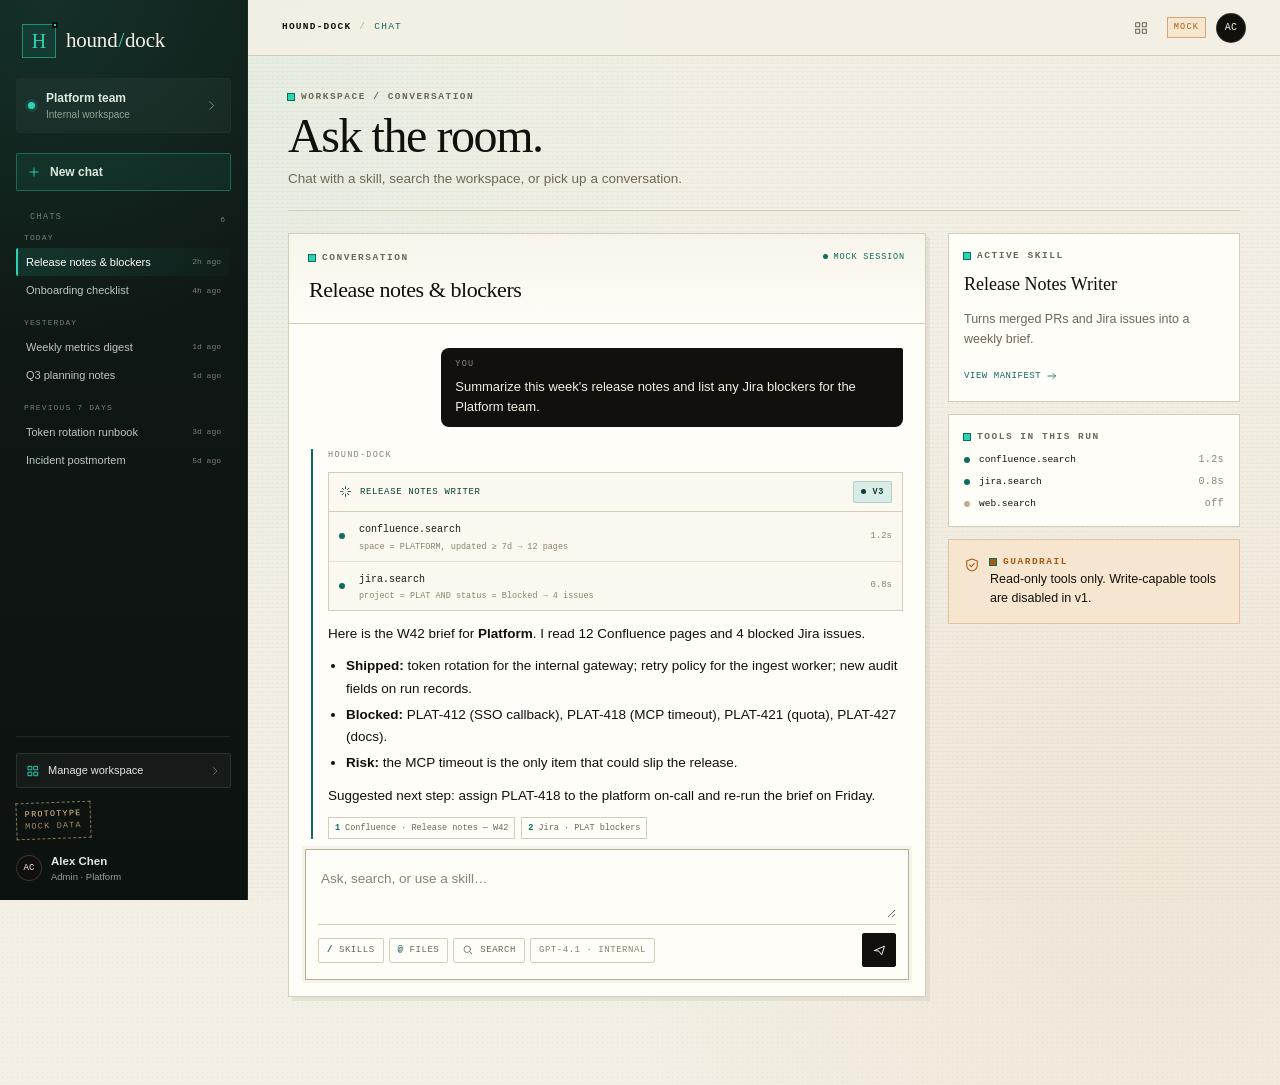
==== commit f5ed00a9: "docs: refine prototype information architecture Make chat history the daily home and move Skills, MC" ====
--- a/docs/03_design/prototype/index.html
+++ b/docs/03_design/prototype/index.html
@@ -33,6 +33,8 @@
     <symbol id="i-key" viewBox="0 0 24 24"><circle cx="8" cy="12" r="4"/><path d="M12 12h9M18 12v3M15 12v2"/></symbol>
     <symbol id="i-user" viewBox="0 0 24 24"><circle cx="12" cy="8" r="4"/><path d="M4 21c0-4 3.6-6 8-6s8 2 8 6"/></symbol>
     <symbol id="i-menu" viewBox="0 0 24 24"><path d="M4 7h16M4 12h16M4 17h16"/></symbol>
+    <symbol id="i-grid" viewBox="0 0 24 24"><path d="M4 4h6v6H4zM14 4h6v6h-6zM4 14h6v6H4zM14 14h6v6h-6z"/></symbol>
+    <symbol id="i-back" viewBox="0 0 24 24"><path d="M20 12H5M10 7l-5 5 5 5"/></symbol>
     <symbol id="i-external" viewBox="0 0 24 24"><path d="M14 4h6v6M20 4l-9 9"/><path d="M18 14v6H4V6h6"/></symbol>
   </svg>
 
@@ -40,10 +42,10 @@
 
   <div class="app">
     <aside class="sidebar" aria-label="Workspace navigation">
-      <div class="brand">
+      <button class="brand" type="button" data-view="chat" aria-label="Go to chat">
         <span class="brand-mark" aria-hidden="true"><span>H</span><i></i></span>
         <span class="brand-word">hound<span>/</span>dock</span>
-      </div>
+      </button>
 
       <button class="workspace-switch" type="button" data-toast="Workspace switching is out of scope for this mock.">
         <span class="workspace-dot"></span>
@@ -54,38 +56,25 @@
         <svg class="icon"><use href="#i-chevron"/></svg>
       </button>
 
-      <nav class="nav" aria-label="Primary">
-        <button class="nav-item is-active" type="button" data-view="chat" aria-current="page">
-          <svg class="icon"><use href="#i-chat"/></svg><span>Chat</span><kbd>1</kbd>
+      <button class="new-chat-btn" type="button" data-action="new-chat">
+        <svg class="icon"><use href="#i-plus"/></svg>
+        <span>New chat</span>
+      </button>
+
+      <nav class="history" aria-label="Chat history">
+        <div class="history-head">
+          <p class="sidebar-label">Chats</p>
+          <span class="history-count" id="history-count"></span>
+        </div>
+        <div id="chat-history"></div>
+      </nav>
+
+      <div class="sidebar-foot">
+        <button class="manage-btn" id="manage-btn" type="button" aria-haspopup="dialog">
+          <svg class="icon"><use href="#i-grid"/></svg>
+          <span>Manage workspace</span>
+          <svg class="icon manage-chevron"><use href="#i-chevron"/></svg>
         </button>
-        <button class="nav-item" type="button" data-view="tasks">
-          <svg class="icon"><use href="#i-tasks"/></svg><span>Tasks</span><kbd>2</kbd>
-        </button>
-        <button class="nav-item" type="button" data-view="skills">
-          <svg class="icon"><use href="#i-skills"/></svg><span>Skills</span><kbd>3</kbd>
-        </button>
-        <button class="nav-item" type="button" data-view="mcp">
-          <svg class="icon"><use href="#i-mcp"/></svg><span>MCP</span><kbd>4</kbd>
-        </button>
-        <button class="nav-item" type="button" data-view="runs">
-          <svg class="icon"><use href="#i-runs"/></svg><span>Runs</span><kbd>5</kbd>
-        </button>
-        <button class="nav-item" type="button" data-view="admin">
-          <svg class="icon"><use href="#i-admin"/></svg><span>Admin</span><kbd>6</kbd>
-        </button>
-      </nav>
-
-      <div class="pinned">
-        <p class="sidebar-label">Pinned</p>
-        <button class="pinned-item" type="button" data-open-task="task-release">
-          <span class="pin-mark"></span>Weekly release brief
-        </button>
-        <button class="pinned-item" type="button" data-open-task="task-triage">
-          <span class="pin-mark"></span>Triage new tickets
-        </button>
-      </div>
-
-      <div class="sidebar-foot">
         <div class="stamp">Prototype<br><span>Mock data</span></div>
         <div class="sidebar-user">
           <span class="avatar avatar-sm">AC</span>
@@ -99,14 +88,17 @@
         <button class="icon-btn menu-btn" type="button" data-toggle-nav aria-label="Toggle navigation">
           <svg class="icon"><use href="#i-menu"/></svg>
         </button>
+        <button class="back-btn" id="back-to-chat" type="button" data-view="chat" hidden>
+          <svg class="icon"><use href="#i-back"/></svg> Chat
+        </button>
         <div class="crumb">
           <span class="crumb-kicker">HOUND-DOCK</span>
           <span class="crumb-sep">/</span>
           <span class="crumb-current" id="crumb-current">Chat</span>
         </div>
         <div class="topbar-right">
-          <button class="icon-btn" type="button" data-toast="Command search is a mock in this prototype." aria-label="Search">
-            <svg class="icon"><use href="#i-search"/></svg>
+          <button class="icon-btn" type="button" data-open-manage aria-label="Manage workspace" title="Manage workspace">
+            <svg class="icon"><use href="#i-grid"/></svg>
           </button>
           <span class="mock-pill">MOCK</span>
           <span class="avatar">AC</span>
@@ -119,12 +111,8 @@
           <div class="view-head">
             <div>
               <p class="kicker">Workspace / Conversation</p>
-              <h1 class="page-title" id="chat-title">Ask the room.</h1>
-              <p class="page-sub">Chat with a skill, search the workspace, or start a task.</p>
-            </div>
-            <div class="head-actions">
-              <button class="btn btn-ghost" type="button" data-action="new-chat">New chat</button>
-              <button class="btn btn-primary" type="button" data-view="tasks">Run a task</button>
+              <h1 class="page-title">Ask the room.</h1>
+              <p class="page-sub">Chat with a skill, search the workspace, or pick up a conversation.</p>
             </div>
           </div>
 
@@ -132,8 +120,8 @@
             <div class="chat-card">
               <div class="chat-head">
                 <div>
-                  <p class="kicker">Session 04</p>
-                  <h2 class="chat-title">Release notes &amp; blockers</h2>
+                  <p class="kicker">Conversation</p>
+                  <h2 class="chat-title" id="chat-title">Release notes &amp; blockers</h2>
                 </div>
                 <span class="live"><i></i>Mock session</span>
               </div>
@@ -148,7 +136,7 @@
 
               <div class="composer" id="composer">
                 <div class="composer-context" id="composer-context"></div>
-                <textarea id="chat-input" rows="2" placeholder="Ask, search, or run a task…" aria-label="Message"></textarea>
+                <textarea id="chat-input" rows="2" placeholder="Ask, search, or use a skill…" aria-label="Message"></textarea>
                 <div class="composer-bar">
                   <div class="composer-tools">
                     <button class="chip" type="button" data-menu="slash"><span class="slash">/</span> Skills</button>
--- a/docs/03_design/prototype/styles.css
+++ b/docs/03_design/prototype/styles.css
@@ -218,43 +218,6 @@
   box-shadow: 0 0 0 3px rgba(43, 212, 180, 0.12);
 }
 
-.nav { display: flex; flex-direction: column; gap: 2px; }
-
-.nav-item {
-  display: grid;
-  grid-template-columns: 18px 1fr auto;
-  align-items: center;
-  gap: 10px;
-  width: 100%;
-  padding: 9px 10px;
-  text-align: left;
-  color: var(--sidebar-text);
-  background: transparent;
-  border: 0;
-  border-left: 2px solid transparent;
-  border-radius: 2px;
-  font-size: 12.5px;
-  letter-spacing: 0.01em;
-}
-.nav-item .icon { color: var(--sidebar-muted); }
-.nav-item kbd {
-  font-family: var(--font-mono);
-  font-size: 9px;
-  color: #6f8478;
-  border: 1px solid #26352e;
-  border-radius: 2px;
-  padding: 1px 4px;
-}
-.nav-item:hover { background: rgba(255, 255, 255, 0.045); }
-.nav-item:hover .icon { color: var(--accent-2); }
-.nav-item.is-active {
-  background: linear-gradient(90deg, rgba(43, 212, 180, 0.13), rgba(43, 212, 180, 0.02));
-  border-left-color: var(--accent-2);
-  color: #fffdf7;
-}
-.nav-item.is-active .icon { color: var(--accent-2); }
-
-.pinned { display: flex; flex-direction: column; gap: 2px; }
 .sidebar-label {
   margin: 0 0 6px;
   padding-left: 10px;
@@ -263,26 +226,6 @@
   letter-spacing: 0.16em;
   text-transform: uppercase;
   color: #6f8478;
-}
-.pinned-item {
-  display: flex;
-  align-items: center;
-  gap: 9px;
-  padding: 7px 10px;
-  font-size: 11.5px;
-  color: #b9c9c0;
-  background: transparent;
-  border: 0;
-  border-radius: 2px;
-  text-align: left;
-}
-.pinned-item:hover { background: rgba(255, 255, 255, 0.045); color: #fffdf7; }
-.pin-mark {
-  width: 5px;
-  height: 5px;
-  border: 1px solid var(--accent-2);
-  transform: rotate(45deg);
-  flex: 0 0 auto;
 }
 
 .sidebar-foot {
@@ -315,6 +258,140 @@
 }
 .sidebar-user strong { display: block; font-size: 11.5px; font-weight: 600; }
 .sidebar-user small { display: block; font-size: 9.5px; color: var(--sidebar-muted); }
+
+/* ---------------- chat-first sidebar ---------------- */
+
+.brand {
+  width: 100%;
+  padding: 2px 6px 0;
+  border: 0;
+  background: transparent;
+  color: inherit;
+  text-align: left;
+}
+.brand:hover .brand-word { color: var(--accent-2); }
+
+.new-chat-btn {
+  display: flex;
+  align-items: center;
+  gap: 9px;
+  width: 100%;
+  padding: 9px 10px;
+  border: 1px solid rgba(43, 212, 180, 0.35);
+  border-radius: 2px;
+  background: rgba(43, 212, 180, 0.08);
+  color: var(--sidebar-text);
+  font-size: 12px;
+  font-weight: 600;
+  text-align: left;
+}
+.new-chat-btn .icon { width: 14px; height: 14px; color: var(--accent-2); }
+.new-chat-btn:hover { background: rgba(43, 212, 180, 0.14); border-color: rgba(43, 212, 180, 0.55); }
+
+.history {
+  flex: 1;
+  min-height: 0;
+  overflow-y: auto;
+  padding-right: 2px;
+}
+.history::-webkit-scrollbar { width: 5px; }
+.history::-webkit-scrollbar-thumb { background: #26352e; }
+.history-head { display: flex; align-items: center; justify-content: space-between; padding: 0 4px; }
+.history-count { font-family: var(--font-mono); font-size: 8px; color: #6f8478; }
+.history-group { margin: 2px 0 12px; }
+.history-label {
+  margin: 0 0 4px;
+  padding-left: 8px;
+  font-family: var(--font-mono);
+  font-size: 8px;
+  letter-spacing: 0.14em;
+  text-transform: uppercase;
+  color: #6f8478;
+}
+.history-item {
+  display: flex;
+  align-items: center;
+  justify-content: space-between;
+  gap: 8px;
+  width: 100%;
+  padding: 6px 8px;
+  border: 0;
+  border-left: 2px solid transparent;
+  border-radius: 2px;
+  background: transparent;
+  color: #b9c9c0;
+  font-size: 11px;
+  text-align: left;
+}
+.history-item:hover { background: rgba(255, 255, 255, 0.045); color: #fffdf7; }
+.history-item.is-active {
+  background: linear-gradient(90deg, rgba(43, 212, 180, 0.13), rgba(43, 212, 180, 0.02));
+  border-left-color: var(--accent-2);
+  color: #fffdf7;
+}
+.history-title { overflow: hidden; text-overflow: ellipsis; white-space: nowrap; }
+.history-meta { flex: 0 0 auto; font-family: var(--font-mono); font-size: 8px; color: #6f8478; }
+
+.manage-btn {
+  display: flex;
+  align-items: center;
+  gap: 8px;
+  width: 100%;
+  padding: 8px 9px;
+  border: 1px solid #26352e;
+  border-radius: 2px;
+  background: rgba(255, 255, 255, 0.035);
+  color: var(--sidebar-text);
+  font-size: 11px;
+  text-align: left;
+}
+.manage-btn .icon { width: 14px; height: 14px; color: var(--accent-2); }
+.manage-btn:hover { background: rgba(255, 255, 255, 0.07); }
+.manage-chevron { margin-left: auto; width: 12px !important; height: 12px !important; color: #6f8478 !important; }
+
+.back-btn {
+  display: inline-flex;
+  align-items: center;
+  gap: 5px;
+  padding: 5px 8px;
+  border: 1px solid var(--line);
+  border-radius: 2px;
+  background: var(--card);
+  color: var(--muted);
+  font-family: var(--font-mono);
+  font-size: 9px;
+  letter-spacing: 0.06em;
+  text-transform: uppercase;
+  white-space: nowrap;
+}
+.back-btn:hover { color: var(--ink); border-color: var(--line-2); }
+.back-btn .icon { width: 12px; height: 12px; }
+
+.manage-list { display: flex; flex-direction: column; gap: 7px; margin-top: 4px; }
+.manage-row {
+  display: grid;
+  grid-template-columns: 34px minmax(0, 1fr) auto;
+  align-items: center;
+  gap: 10px;
+  padding: 10px;
+  border: 1px solid var(--line);
+  background: var(--card);
+  text-align: left;
+}
+.manage-row:hover { border-color: var(--line-2); transform: translateY(-1px); }
+.manage-icon {
+  width: 32px;
+  height: 32px;
+  display: grid;
+  place-items: center;
+  border: 1px solid rgba(15, 107, 92, 0.25);
+  background: var(--teal-bg);
+  color: var(--accent);
+}
+.manage-icon .icon { width: 15px; height: 15px; }
+.manage-row strong { display: block; font-family: var(--font-display); font-size: 17px; font-weight: 500; }
+.manage-row small { display: block; margin-top: 1px; color: var(--muted); font-size: 10px; }
+.manage-chevron-row { color: var(--muted-2); font-family: var(--font-mono); font-size: 11px; }
 
 .avatar {
   width: 30px;
@@ -1345,6 +1422,8 @@
 
 @media (max-width: 780px) {
   .app { grid-template-columns: 1fr; }
+  #back-to-chat:not([hidden]) ~ .crumb { display: none; }
+  .back-btn { padding: 5px 7px; }
   .sidebar {
     position: fixed;
     left: 0;
@@ -1356,7 +1435,7 @@
     transition: transform 0.22s ease;
     box-shadow: 12px 0 30px rgba(0, 0, 0, 0.25);
   }
-  .app.nav-open .sidebar { transform: none; }
+  .nav-open .sidebar { transform: none; }
   .icon-btn.menu-btn { display: grid; }
   .topbar { padding: 0 16px; }
   .viewport { padding: 24px 17px 70px; }
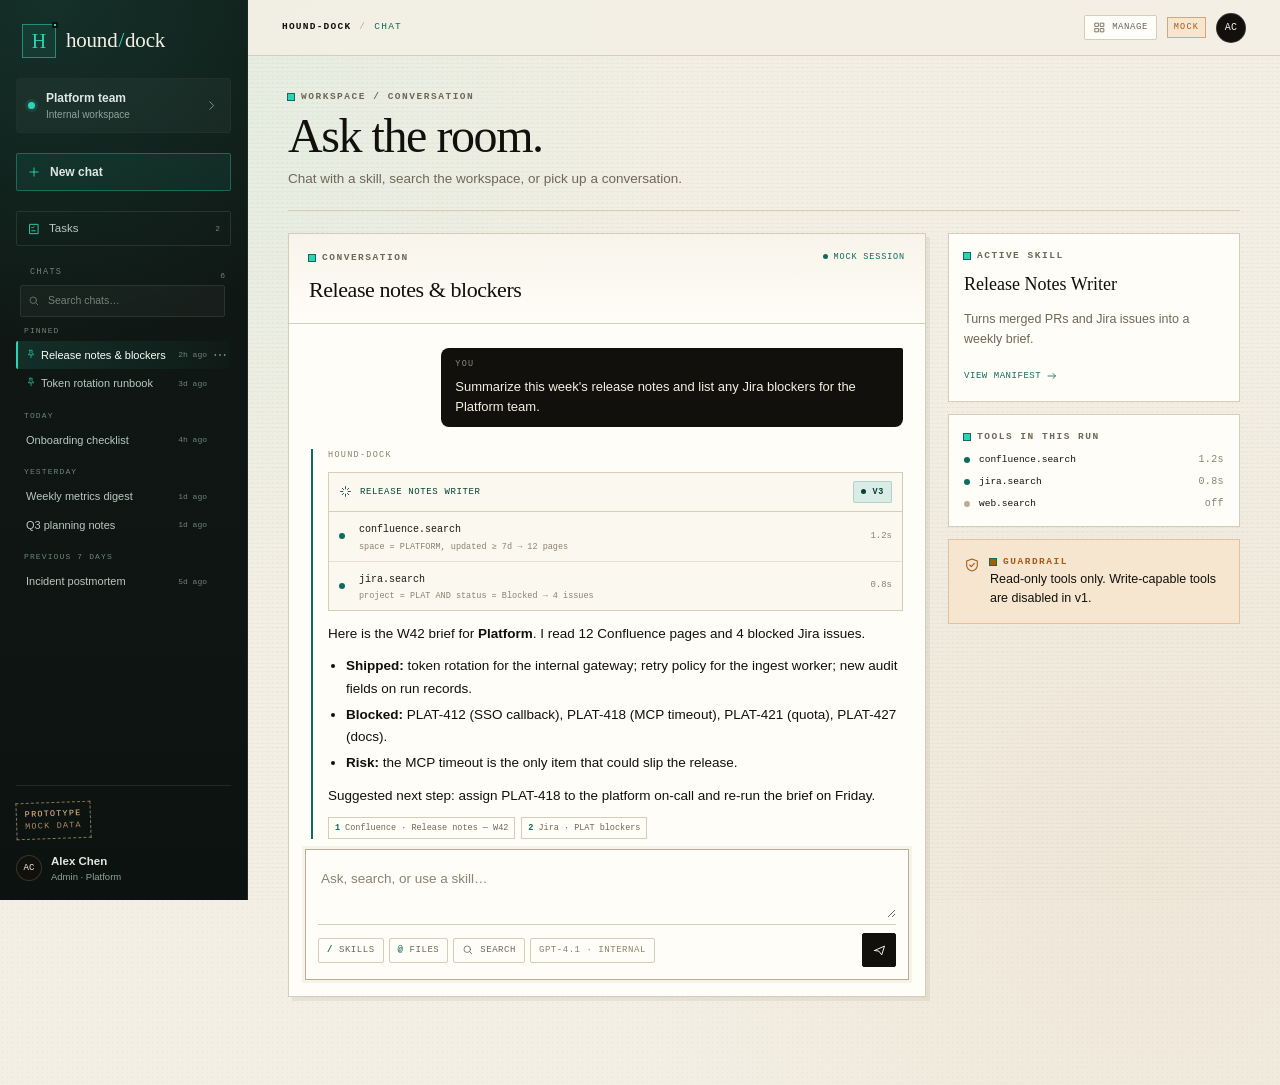
==== commit d57b34f5: "docs: add daily tasks and history actions Promote Tasks to the daily sidebar, move Manage to the top" ====
--- a/docs/03_design/prototype/index.html
+++ b/docs/03_design/prototype/index.html
@@ -35,6 +35,7 @@
     <symbol id="i-menu" viewBox="0 0 24 24"><path d="M4 7h16M4 12h16M4 17h16"/></symbol>
     <symbol id="i-grid" viewBox="0 0 24 24"><path d="M4 4h6v6H4zM14 4h6v6h-6zM4 14h6v6H4zM14 14h6v6h-6z"/></symbol>
     <symbol id="i-back" viewBox="0 0 24 24"><path d="M20 12H5M10 7l-5 5 5 5"/></symbol>
+    <symbol id="i-pin" viewBox="0 0 24 24"><path d="M9 3h6l-1 6 4 3v2H6v-2l4-3-1-6ZM12 14v7"/></symbol>
     <symbol id="i-external" viewBox="0 0 24 24"><path d="M14 4h6v6M20 4l-9 9"/><path d="M18 14v6H4V6h6"/></symbol>
   </svg>
 
@@ -61,20 +62,25 @@
         <span>New chat</span>
       </button>
 
+      <button class="daily-link" type="button" data-view="tasks">
+        <svg class="icon"><use href="#i-tasks"/></svg>
+        <span>Tasks</span>
+        <span class="daily-count" id="daily-task-count">2</span>
+      </button>
+
       <nav class="history" aria-label="Chat history">
         <div class="history-head">
           <p class="sidebar-label">Chats</p>
           <span class="history-count" id="history-count"></span>
         </div>
+        <label class="history-search">
+          <svg class="icon"><use href="#i-search"/></svg>
+          <input id="chat-search" type="search" placeholder="Search chats…" autocomplete="off" aria-label="Search chats">
+        </label>
         <div id="chat-history"></div>
       </nav>
 
       <div class="sidebar-foot">
-        <button class="manage-btn" id="manage-btn" type="button" aria-haspopup="dialog">
-          <svg class="icon"><use href="#i-grid"/></svg>
-          <span>Manage workspace</span>
-          <svg class="icon manage-chevron"><use href="#i-chevron"/></svg>
-        </button>
         <div class="stamp">Prototype<br><span>Mock data</span></div>
         <div class="sidebar-user">
           <span class="avatar avatar-sm">AC</span>
@@ -97,8 +103,9 @@
           <span class="crumb-current" id="crumb-current">Chat</span>
         </div>
         <div class="topbar-right">
-          <button class="icon-btn" type="button" data-open-manage aria-label="Manage workspace" title="Manage workspace">
+          <button class="manage-top-btn" type="button" data-open-manage aria-label="Manage workspace" title="Manage workspace">
             <svg class="icon"><use href="#i-grid"/></svg>
+            <span>Manage</span>
           </button>
           <span class="mock-pill">MOCK</span>
           <span class="avatar">AC</span>
@@ -264,13 +271,89 @@
           <div class="ledger" id="runs-table"></div>
         </section>
 
+        <!-- USAGE -->
+        <section class="view" id="view-usage" data-view-panel="usage" aria-labelledby="usage-title" hidden>
+          <div class="view-head">
+            <div>
+              <p class="kicker">Operations / Usage</p>
+              <h1 class="page-title" id="usage-title">Usage.</h1>
+              <p class="page-sub">How the workspace is being used, at a glance.</p>
+            </div>
+            <div class="head-actions">
+              <button class="btn btn-ghost" type="button" data-toast="Period selection is a mock in this prototype.">Last 30 days</button>
+            </div>
+          </div>
+          <div class="usage-stats">
+            <div class="usage-stat"><p class="kicker">Conversations</p><strong id="usage-conversations">6</strong><span id="usage-conversations-sub">2 pinned · 4 active</span></div>
+            <div class="usage-stat"><p class="kicker">Runs</p><strong id="usage-runs">5</strong><span id="usage-runs-sub">4 succeeded · 1 failed</span></div>
+            <div class="usage-stat"><p class="kicker">Published skills</p><strong id="usage-skills">3</strong><span id="usage-skills-sub">of 6 total</span></div>
+            <div class="usage-stat"><p class="kicker">MCP servers</p><strong id="usage-mcp">2</strong><span id="usage-mcp-sub">connected of 4</span></div>
+          </div>
+          <div class="usage-grid">
+            <section class="usage-card">
+              <div class="admin-card-head"><div><p class="kicker">Activity</p><h2>Runs per day</h2></div><span class="status neutral">Mock</span></div>
+              <div class="bar-chart" aria-label="Mock runs per day">
+                <div class="bar" style="--h:42%"><span>Mon</span></div>
+                <div class="bar" style="--h:66%"><span>Tue</span></div>
+                <div class="bar" style="--h:31%"><span>Wed</span></div>
+                <div class="bar" style="--h:84%"><span>Thu</span></div>
+                <div class="bar" style="--h:58%"><span>Fri</span></div>
+                <div class="bar" style="--h:18%"><span>Sat</span></div>
+                <div class="bar" style="--h:12%"><span>Sun</span></div>
+              </div>
+            </section>
+            <section class="usage-card">
+              <div class="admin-card-head"><div><p class="kicker">Efficiency</p><h2>Tokens &amp; spend</h2></div></div>
+              <dl class="kv">
+                <div><dt>Tokens</dt><dd>42.5k</dd></div>
+                <div><dt>Estimated spend</dt><dd>$1.03</dd></div>
+                <div><dt>Avg run</dt><dd>1m 08s</dd></div>
+                <div><dt>Failed runs</dt><dd>1 of 5</dd></div>
+              </dl>
+            </section>
+            <section class="usage-card wide">
+              <div class="admin-card-head"><div><p class="kicker">Top work</p><h2>Most-run tasks</h2></div></div>
+              <table class="mini-table">
+                <thead><tr><th>Task</th><th>Runs</th><th>Success</th><th>Owner</th></tr></thead>
+                <tbody>
+                  <tr><td>Weekly Release Brief</td><td>2</td><td>1 / 2</td><td>Alex Chen</td></tr>
+                  <tr><td>Triage New Tickets</td><td>2</td><td>2 / 2</td><td>Priya Nair</td></tr>
+                  <tr><td>Onboarding Checklist Refresh</td><td>1</td><td>1 / 1</td><td>Sam Ito</td></tr>
+                </tbody>
+              </table>
+            </section>
+          </div>
+        </section>
+
+        <!-- AUDIT -->
+        <section class="view" id="view-audit" data-view-panel="audit" aria-labelledby="audit-title" hidden>
+          <div class="view-head">
+            <div>
+              <p class="kicker">Operations / Audit</p>
+              <h1 class="page-title" id="audit-title">Audit.</h1>
+              <p class="page-sub">Registry changes, tool calls, runs, and access.</p>
+            </div>
+            <div class="head-actions">
+              <button class="btn btn-ghost" type="button" data-toast="Audit export is a mock in this prototype.">Export</button>
+            </div>
+          </div>
+          <div class="toolbar">
+            <div class="filter-chips" id="audit-filters" role="group" aria-label="Filter audit events"></div>
+            <span class="toolbar-note" id="audit-count"></span>
+          </div>
+          <table class="audit-table">
+            <thead><tr><th>Time</th><th>Actor</th><th>Action</th><th>Target</th><th>Outcome</th></tr></thead>
+            <tbody id="audit-body"></tbody>
+          </table>
+        </section>
+
         <!-- ADMIN -->
         <section class="view" id="view-admin" data-view-panel="admin" aria-labelledby="admin-title" hidden>
           <div class="view-head">
             <div>
-              <p class="kicker">Settings / Admin</p>
-              <h1 class="page-title" id="admin-title">Admin.</h1>
-              <p class="page-sub">Local accounts and the model gateway for the MVP.</p>
+              <p class="kicker">Settings / Workspace</p>
+              <h1 class="page-title" id="admin-title">Settings.</h1>
+              <p class="page-sub">Workspace settings, identity, and the model gateway.</p>
             </div>
             <div class="head-actions">
               <button class="btn btn-primary" type="button" data-toast="Settings saved (mock).">Save settings</button>
--- a/docs/03_design/prototype/styles.css
+++ b/docs/03_design/prototype/styles.css
@@ -288,6 +288,24 @@
 .new-chat-btn .icon { width: 14px; height: 14px; color: var(--accent-2); }
 .new-chat-btn:hover { background: rgba(43, 212, 180, 0.14); border-color: rgba(43, 212, 180, 0.55); }
 
+.daily-link {
+  display: flex;
+  align-items: center;
+  gap: 8px;
+  width: 100%;
+  padding: 8px 10px;
+  border: 1px solid #26352e;
+  border-radius: 2px;
+  background: transparent;
+  color: #b9c9c0;
+  font-size: 11.5px;
+  text-align: left;
+}
+.daily-link .icon { width: 14px; height: 14px; color: var(--accent-2); }
+.daily-link:hover { background: rgba(255, 255, 255, 0.045); color: #fffdf7; }
+.daily-link.is-active { border-color: rgba(43, 212, 180, 0.4); background: rgba(43, 212, 180, 0.08); color: #fffdf7; }
+.daily-count { margin-left: auto; font-family: var(--font-mono); font-size: 8px; color: #6f8478; }
+
 .history {
   flex: 1;
   min-height: 0;
@@ -298,6 +316,26 @@
 .history::-webkit-scrollbar-thumb { background: #26352e; }
 .history-head { display: flex; align-items: center; justify-content: space-between; padding: 0 4px; }
 .history-count { font-family: var(--font-mono); font-size: 8px; color: #6f8478; }
+.history-search {
+  display: flex;
+  align-items: center;
+  gap: 6px;
+  margin: 0 4px 8px;
+  padding: 6px 7px;
+  border: 1px solid #26352e;
+  border-radius: 2px;
+  background: rgba(255, 255, 255, 0.03);
+}
+.history-search .icon { width: 12px; height: 12px; color: #6f8478; }
+.history-search input {
+  width: 100%;
+  border: 0;
+  outline: 0;
+  background: transparent;
+  color: var(--sidebar-text);
+  font-size: 10.5px;
+}
+.history-search input::placeholder { color: #6f8478; }
 .history-group { margin: 2px 0 12px; }
 .history-label {
   margin: 0 0 4px;
@@ -308,13 +346,15 @@
   text-transform: uppercase;
   color: #6f8478;
 }
+.history-row { position: relative; display: flex; align-items: center; }
 .history-item {
   display: flex;
   align-items: center;
   justify-content: space-between;
   gap: 8px;
+  flex: 1;
   width: 100%;
-  padding: 6px 8px;
+  padding: 6px 22px 6px 8px;
   border: 0;
   border-left: 2px solid transparent;
   border-radius: 2px;
@@ -329,25 +369,47 @@
   border-left-color: var(--accent-2);
   color: #fffdf7;
 }
-.history-title { overflow: hidden; text-overflow: ellipsis; white-space: nowrap; }
+.history-title { display: flex; align-items: center; gap: 5px; overflow: hidden; }
+.history-title-text { overflow: hidden; text-overflow: ellipsis; white-space: nowrap; }
+.history-pin .icon { width: 10px; height: 10px; color: var(--accent-2); }
 .history-meta { flex: 0 0 auto; font-family: var(--font-mono); font-size: 8px; color: #6f8478; }
-
-.manage-btn {
-  display: flex;
-  align-items: center;
-  gap: 8px;
-  width: 100%;
-  padding: 8px 9px;
-  border: 1px solid #26352e;
+.history-more {
+  position: absolute;
+  right: 2px;
+  top: 50%;
+  transform: translateY(-50%);
+  width: 20px;
+  height: 20px;
+  border: 0;
+  background: transparent;
+  color: #6f8478;
+  opacity: 0;
+  pointer-events: none;
+  font-size: 14px;
+  line-height: 1;
+}
+.history-row:hover .history-more,
+.history-row:focus-within .history-more,
+.history-row.is-active .history-more { opacity: 1; pointer-events: auto; }
+.history-more:hover { color: var(--accent-2); }
+
+.manage-top-btn {
+  display: inline-flex;
+  align-items: center;
+  gap: 6px;
+  padding: 5px 8px;
+  border: 1px solid var(--line);
   border-radius: 2px;
-  background: rgba(255, 255, 255, 0.035);
-  color: var(--sidebar-text);
-  font-size: 11px;
-  text-align: left;
-}
-.manage-btn .icon { width: 14px; height: 14px; color: var(--accent-2); }
-.manage-btn:hover { background: rgba(255, 255, 255, 0.07); }
-.manage-chevron { margin-left: auto; width: 12px !important; height: 12px !important; color: #6f8478 !important; }
+  background: var(--card);
+  color: var(--muted);
+  font-family: var(--font-mono);
+  font-size: 9px;
+  letter-spacing: 0.06em;
+  text-transform: uppercase;
+  white-space: nowrap;
+}
+.manage-top-btn:hover { color: var(--ink); border-color: var(--line-2); }
+.manage-top-btn .icon { width: 13px; height: 13px; }
 
 .back-btn {
   display: inline-flex;
@@ -368,6 +430,8 @@
 .back-btn .icon { width: 12px; height: 12px; }
 
 .manage-list { display: flex; flex-direction: column; gap: 7px; margin-top: 4px; }
+.manage-section { margin-bottom: 14px; }
+.manage-section-label { margin: 0 0 6px; font-family: var(--font-mono); font-size: 8px; letter-spacing: 0.14em; text-transform: uppercase; color: var(--muted-2); }
 .manage-row {
   display: grid;
   grid-template-columns: 34px minmax(0, 1fr) auto;
@@ -1272,6 +1336,78 @@
 .mini-table td { padding: 7px 4px; border-bottom: 1px solid rgba(214, 205, 185, 0.6); }
 .role { font-family: var(--font-mono); font-size: 8px; letter-spacing: 0.06em; text-transform: uppercase; padding: 2px 5px; background: var(--paper-2); border: 1px solid var(--line); }
 
+/* ---------------- usage / audit ---------------- */
+
+.usage-stats {
+  display: grid;
+  grid-template-columns: repeat(4, 1fr);
+  gap: 12px;
+  margin-bottom: 14px;
+}
+.usage-stat {
+  padding: 15px 16px;
+  background: var(--card);
+  border: 1px solid var(--line);
+}
+.usage-stat .kicker { margin-bottom: 6px; }
+.usage-stat strong {
+  display: block;
+  font-family: var(--font-display);
+  font-size: 34px;
+  font-weight: 500;
+  line-height: 1;
+  letter-spacing: -0.03em;
+}
+.usage-stat span { display: block; margin-top: 7px; font-family: var(--font-mono); font-size: 8.5px; color: var(--muted); }
+
+.usage-grid { display: grid; grid-template-columns: 1fr 1fr; gap: 14px; }
+.usage-card { padding: 18px; background: var(--card); border: 1px solid var(--line); }
+.usage-card.wide { grid-column: 1 / -1; }
+.bar-chart {
+  display: flex;
+  align-items: flex-end;
+  gap: 8px;
+  height: 160px;
+  padding-top: 12px;
+  border-bottom: 1px solid var(--line);
+}
+.bar {
+  flex: 1;
+  height: var(--h, 40%);
+  min-height: 8px;
+  background: linear-gradient(180deg, var(--accent-2), var(--accent));
+  opacity: 0.82;
+  position: relative;
+}
+.bar:hover { opacity: 1; }
+.bar span {
+  position: absolute;
+  left: 0;
+  right: 0;
+  bottom: -18px;
+  text-align: center;
+  font-family: var(--font-mono);
+  font-size: 8px;
+  color: var(--muted);
+}
+
+.audit-table { width: 100%; border-collapse: collapse; background: var(--card); border: 1px solid var(--line); }
+.audit-table th {
+  text-align: left;
+  padding: 10px 12px;
+  border-bottom: 1px solid var(--line);
+  background: var(--paper-2);
+  font-family: var(--font-mono);
+  font-size: 8px;
+  letter-spacing: 0.1em;
+  text-transform: uppercase;
+  color: var(--muted);
+}
+.audit-table td { padding: 10px 12px; border-bottom: 1px solid rgba(214, 205, 185, 0.6); font-size: 11px; vertical-align: middle; }
+.audit-table tr:last-child td { border-bottom: 0; }
+.audit-table tr:hover td { background: rgba(233, 227, 212, 0.3); }
+.audit-table code { font-family: var(--font-mono); font-size: 9.5px; background: var(--paper-2); padding: 1px 4px; border: 1px solid var(--line); }
+
 /* ---------------- toast ---------------- */
 
 .toast {
@@ -1402,6 +1538,8 @@
 
 @media (max-width: 520px) {
   .check-grid { grid-template-columns: 1fr; }
+  .manage-top-btn span { display: none; }
+  .manage-top-btn { width: 31px; height: 31px; justify-content: center; padding: 0; }
 }
 
 /* ---------------- responsive ---------------- */
@@ -1449,6 +1587,10 @@
   .toolbar { align-items: stretch; }
   .search-box { min-width: 100%; }
   .skill-grid, .mcp-grid, .task-grid { grid-template-columns: 1fr; }
+  .history-more { opacity: 1; pointer-events: auto; }
+  .usage-stats { grid-template-columns: 1fr 1fr; }
+  .usage-grid { grid-template-columns: 1fr; }
+  .audit-table { display: block; overflow-x: auto; }
   .ledger-head { display: none; }
   .ledger-row {
     grid-template-columns: 1fr auto;
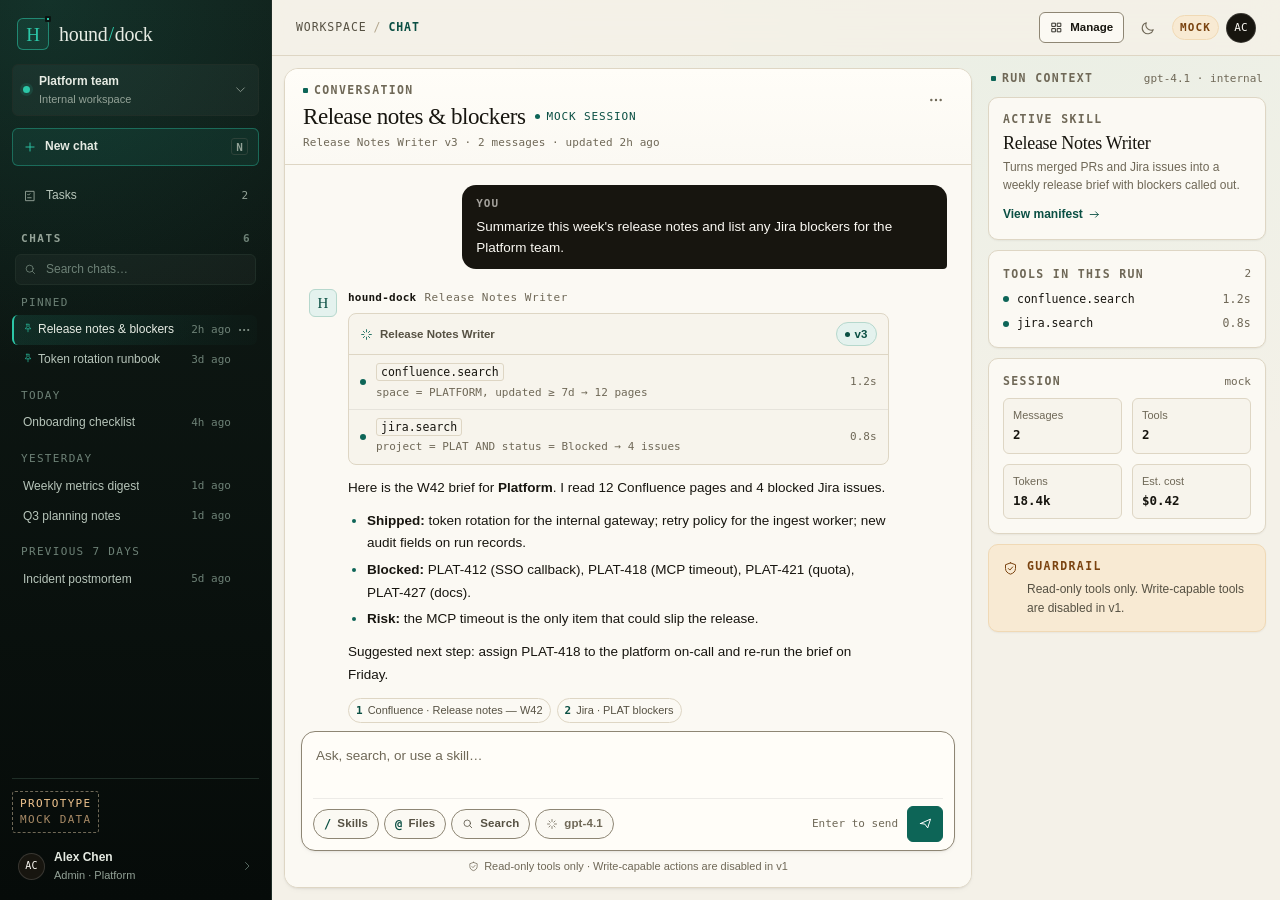
==== commit 724a2997: "docs(design): redesign prototype layout and tokens The document-style chat layout pushed the daily w" ====
--- a/docs/03_design/prototype/index.html
+++ b/docs/03_design/prototype/index.html
@@ -1,20 +1,25 @@
 <!doctype html>
-<html lang="en">
+<html lang="en" data-theme="light">
 <head>
   <meta charset="utf-8">
   <meta name="viewport" content="width=device-width, initial-scale=1">
   <meta name="description" content="hound-dock clickable UI prototype — mock data only, not production.">
+  <meta name="color-scheme" content="light dark">
   <title>hound-dock — prototype</title>
   <link rel="stylesheet" href="styles.css">
 </head>
 <body>
+  <a class="skip-link" href="#main">Skip to content</a>
+
   <svg class="icon-sprite" aria-hidden="true" focusable="false">
     <symbol id="i-chat" viewBox="0 0 24 24"><path d="M4 5.5h16v11H9l-5 4v-15Z"/><path d="M8 10h8M8 13h5"/></symbol>
     <symbol id="i-tasks" viewBox="0 0 24 24"><path d="M5 4h14v16H5z"/><path d="m8 9 1.5 1.5L12 8M8 15h6"/></symbol>
     <symbol id="i-skills" viewBox="0 0 24 24"><path d="m12 3 2.4 5.2L20 10l-4.2 4.1.9 6.4L12 17.8 7.3 20.5l.9-6.4L4 10l5.6-1.8L12 3Z"/></symbol>
     <symbol id="i-mcp" viewBox="0 0 24 24"><path d="M8 4v5M16 4v5M6 9h12v4a6 6 0 0 1-12 0V9ZM12 19v3"/></symbol>
     <symbol id="i-runs" viewBox="0 0 24 24"><circle cx="12" cy="12" r="8"/><path d="M12 7v5l3 2"/></symbol>
-    <symbol id="i-admin" viewBox="0 0 24 24"><path d="M4 20h16M6 20V9l6-4 6 4v11"/><path d="M10 20v-5h4v5"/></symbol>
+    <symbol id="i-usage" viewBox="0 0 24 24"><path d="M4 20V10M10 20V4M16 20v-7M22 20H2"/></symbol>
+    <symbol id="i-audit" viewBox="0 0 24 24"><path d="m12 3 8 3v6c0 4.5-3.4 7.8-8 9-4.6-1.2-8-4.5-8-9V6l8-3Z"/><path d="m8.5 12 2.5 2.5 4.5-5"/></symbol>
+    <symbol id="i-settings" viewBox="0 0 24 24"><path d="M4 7h9M17 7h3M4 17h3M11 17h9"/><circle cx="15" cy="7" r="2"/><circle cx="9" cy="17" r="2"/></symbol>
     <symbol id="i-search" viewBox="0 0 24 24"><circle cx="10.5" cy="10.5" r="6.5"/><path d="m15.5 15.5 4 4"/></symbol>
     <symbol id="i-plus" viewBox="0 0 24 24"><path d="M12 5v14M5 12h14"/></symbol>
     <symbol id="i-send" viewBox="0 0 24 24"><path d="m4 12 16-7-4.5 14L11 13l-7-1Z"/></symbol>
@@ -27,6 +32,7 @@
     <symbol id="i-file" viewBox="0 0 24 24"><path d="M6 3h8l4 4v14H6z"/><path d="M14 3v5h5"/></symbol>
     <symbol id="i-arrow" viewBox="0 0 24 24"><path d="M4 12h15M14 7l5 5-5 5"/></symbol>
     <symbol id="i-chevron" viewBox="0 0 24 24"><path d="m9 5 7 7-7 7"/></symbol>
+    <symbol id="i-chevron-down" viewBox="0 0 24 24"><path d="m5 9 7 7 7-7"/></symbol>
     <symbol id="i-play" viewBox="0 0 24 24"><path d="m8 5 11 7-11 7V5Z"/></symbol>
     <symbol id="i-refresh" viewBox="0 0 24 24"><path d="M20 11a8 8 0 1 0-2 6M20 5v6h-6"/></symbol>
     <symbol id="i-shield" viewBox="0 0 24 24"><path d="m12 3 8 3v6c0 4.5-3.4 7.8-8 9-4.6-1.2-8-4.5-8-9V6l8-3Z"/><path d="m8.5 12 2.5 2.5 4.5-5"/></symbol>
@@ -36,289 +42,377 @@
     <symbol id="i-grid" viewBox="0 0 24 24"><path d="M4 4h6v6H4zM14 4h6v6h-6zM4 14h6v6H4zM14 14h6v6h-6z"/></symbol>
     <symbol id="i-back" viewBox="0 0 24 24"><path d="M20 12H5M10 7l-5 5 5 5"/></symbol>
     <symbol id="i-pin" viewBox="0 0 24 24"><path d="M9 3h6l-1 6 4 3v2H6v-2l4-3-1-6ZM12 14v7"/></symbol>
-    <symbol id="i-external" viewBox="0 0 24 24"><path d="M14 4h6v6M20 4l-9 9"/><path d="M18 14v6H4V6h6"/></symbol>
+    <symbol id="i-more" viewBox="0 0 24 24"><circle cx="5" cy="12" r="1"/><circle cx="12" cy="12" r="1"/><circle cx="19" cy="12" r="1"/></symbol>
+    <symbol id="i-copy" viewBox="0 0 24 24"><path d="M9 9h10v10H9z"/><path d="M5 15V5h10"/></symbol>
+    <symbol id="i-trash" viewBox="0 0 24 24"><path d="M4 7h16M9 7V4h6v3M7 7l1 13h8l1-13M10 11v6M14 11v6"/></symbol>
+    <symbol id="i-edit" viewBox="0 0 24 24"><path d="m4 20 4-1 11-11-3-3L5 16l-1 4Z"/><path d="m13 7 3 3"/></symbol>
+    <symbol id="i-sun" viewBox="0 0 24 24"><circle cx="12" cy="12" r="4"/><path d="M12 2v2M12 20v2M2 12h2M20 12h2M5 5l1.5 1.5M17.5 17.5 19 19M19 5l-1.5 1.5M6.5 17.5 5 19"/></symbol>
+    <symbol id="i-moon" viewBox="0 0 24 24"><path d="M20 14.5A8 8 0 0 1 9.5 4 8.5 8.5 0 1 0 20 14.5Z"/></symbol>
+    <symbol id="i-panel" viewBox="0 0 24 24"><path d="M4 4h16v16H4z"/><path d="M15 4v16"/></symbol>
+    <symbol id="i-download" viewBox="0 0 24 24"><path d="M12 3v12M7 10l5 5 5-5M4 20h16"/></symbol>
+    <symbol id="i-filter" viewBox="0 0 24 24"><path d="M3 5h18l-7 8v5l-4 2v-7L3 5Z"/></symbol>
+    <symbol id="i-database" viewBox="0 0 24 24"><ellipse cx="12" cy="5" rx="7" ry="3"/><path d="M5 5v6c0 1.7 3.1 3 7 3s7-1.3 7-3V5M5 11v6c0 1.7 3.1 3 7 3s7-1.3 7-3v-6"/></symbol>
   </svg>
 
-  <div class="grain" aria-hidden="true"></div>
-
-  <div class="app">
-    <aside class="sidebar" aria-label="Workspace navigation">
-      <button class="brand" type="button" data-view="chat" aria-label="Go to chat">
-        <span class="brand-mark" aria-hidden="true"><span>H</span><i></i></span>
-        <span class="brand-word">hound<span>/</span>dock</span>
-      </button>
-
-      <button class="workspace-switch" type="button" data-toast="Workspace switching is out of scope for this mock.">
-        <span class="workspace-dot"></span>
-        <span>
-          <strong>Platform team</strong>
-          <small>Internal workspace</small>
-        </span>
-        <svg class="icon"><use href="#i-chevron"/></svg>
-      </button>
-
-      <button class="new-chat-btn" type="button" data-action="new-chat">
-        <svg class="icon"><use href="#i-plus"/></svg>
-        <span>New chat</span>
-      </button>
-
-      <button class="daily-link" type="button" data-view="tasks">
-        <svg class="icon"><use href="#i-tasks"/></svg>
-        <span>Tasks</span>
-        <span class="daily-count" id="daily-task-count">2</span>
-      </button>
-
-      <nav class="history" aria-label="Chat history">
-        <div class="history-head">
-          <p class="sidebar-label">Chats</p>
+  <div class="app-shell">
+    <aside class="sidebar" id="sidebar" aria-label="Workspace navigation">
+      <div class="sidebar-head">
+        <button class="brand" type="button" data-view="chat" aria-label="hound-dock — go to chat">
+          <span class="brand-mark" aria-hidden="true"><span>H</span><i></i></span>
+          <span class="brand-word">hound<span>/</span>dock</span>
+        </button>
+
+        <button class="workspace-switch" type="button" data-toast="Workspace switching is out of scope for this mock.">
+          <span class="workspace-dot" aria-hidden="true"></span>
+          <span class="workspace-copy">
+            <strong>Platform team</strong>
+            <small>Internal workspace</small>
+          </span>
+          <svg class="icon" aria-hidden="true"><use href="#i-chevron-down"/></svg>
+        </button>
+
+        <button class="new-chat-btn" type="button" data-action="new-chat">
+          <svg class="icon" aria-hidden="true"><use href="#i-plus"/></svg>
+          <span>New chat</span>
+          <span class="new-chat-hint" aria-hidden="true">N</span>
+        </button>
+
+        <nav class="sidebar-nav" aria-label="Daily workspace">
+          <button class="nav-link" type="button" data-view="tasks">
+            <svg class="icon" aria-hidden="true"><use href="#i-tasks"/></svg>
+            <span>Tasks</span>
+            <span class="nav-count" id="daily-task-count">2</span>
+          </button>
+        </nav>
+      </div>
+
+      <div class="history">
+        <div class="sidebar-section-head">
+          <span>Chats</span>
           <span class="history-count" id="history-count"></span>
         </div>
-        <label class="history-search">
-          <svg class="icon"><use href="#i-search"/></svg>
-          <input id="chat-search" type="search" placeholder="Search chats…" autocomplete="off" aria-label="Search chats">
+        <label class="sidebar-search">
+          <svg class="icon" aria-hidden="true"><use href="#i-search"/></svg>
+          <span class="visually-hidden">Search chats</span>
+          <input id="chat-search" type="search" placeholder="Search chats…" autocomplete="off">
         </label>
-        <div id="chat-history"></div>
-      </nav>
+        <nav class="history-scroll" id="chat-history" aria-label="Chat history"></nav>
+      </div>
 
       <div class="sidebar-foot">
         <div class="stamp">Prototype<br><span>Mock data</span></div>
-        <div class="sidebar-user">
-          <span class="avatar avatar-sm">AC</span>
-          <span><strong>Alex Chen</strong><small>Admin · Platform</small></span>
-        </div>
+        <button class="user-card" type="button" data-toast="Account menu is out of scope for this mock.">
+          <span class="avatar avatar-sm" aria-hidden="true">AC</span>
+          <span class="user-copy"><strong>Alex Chen</strong><small>Admin · Platform</small></span>
+          <svg class="icon" aria-hidden="true"><use href="#i-chevron"/></svg>
+        </button>
       </div>
     </aside>
 
-    <main class="main">
+    <div class="app-main">
       <header class="topbar">
-        <button class="icon-btn menu-btn" type="button" data-toggle-nav aria-label="Toggle navigation">
-          <svg class="icon"><use href="#i-menu"/></svg>
+        <button class="icon-btn menu-btn" type="button" data-toggle-nav aria-label="Open navigation" aria-expanded="false" aria-controls="sidebar">
+          <svg class="icon" aria-hidden="true"><use href="#i-menu"/></svg>
         </button>
-        <button class="back-btn" id="back-to-chat" type="button" data-view="chat" hidden>
-          <svg class="icon"><use href="#i-back"/></svg> Chat
-        </button>
-        <div class="crumb">
-          <span class="crumb-kicker">HOUND-DOCK</span>
-          <span class="crumb-sep">/</span>
-          <span class="crumb-current" id="crumb-current">Chat</span>
-        </div>
+        <nav class="crumb" aria-label="Breadcrumb">
+          <span class="crumb-root">Workspace</span>
+          <span class="crumb-sep" aria-hidden="true">/</span>
+          <span class="crumb-current" id="crumb-current" aria-current="page">Chat</span>
+        </nav>
         <div class="topbar-right">
-          <button class="manage-top-btn" type="button" data-open-manage aria-label="Manage workspace" title="Manage workspace">
-            <svg class="icon"><use href="#i-grid"/></svg>
+          <button class="icon-btn new-chat-top" type="button" data-action="new-chat" aria-label="New chat">
+            <svg class="icon" aria-hidden="true"><use href="#i-plus"/></svg>
+          </button>
+          <button class="btn btn-secondary btn-sm manage-btn" type="button" data-open-manage aria-label="Manage workspace">
+            <svg class="icon" aria-hidden="true"><use href="#i-grid"/></svg>
             <span>Manage</span>
           </button>
-          <span class="mock-pill">MOCK</span>
-          <span class="avatar">AC</span>
+          <button class="icon-btn theme-btn" type="button" id="theme-toggle" aria-pressed="false" aria-label="Switch to dark theme" title="Switch theme">
+            <svg class="icon theme-icon-light" aria-hidden="true"><use href="#i-moon"/></svg>
+            <svg class="icon theme-icon-dark" aria-hidden="true"><use href="#i-sun"/></svg>
+          </button>
+          <span class="mock-pill" title="Synthetic data only">Mock</span>
+          <button class="avatar-btn" type="button" data-toast="Account menu is out of scope for this mock.">
+            <span class="avatar" aria-hidden="true">AC</span>
+            <span class="visually-hidden">Account: Alex Chen, Admin</span>
+          </button>
         </div>
       </header>
 
-      <div class="viewport">
+      <main class="main" id="main" tabindex="-1">
         <!-- CHAT -->
-        <section class="view is-active" id="view-chat" data-view-panel="chat" aria-labelledby="chat-title">
-          <div class="view-head">
-            <div>
-              <p class="kicker">Workspace / Conversation</p>
-              <h1 class="page-title">Ask the room.</h1>
-              <p class="page-sub">Chat with a skill, search the workspace, or pick up a conversation.</p>
-            </div>
-          </div>
-
+        <section class="view view-chat is-active" id="view-chat" data-view-panel="chat" aria-labelledby="chat-title">
           <div class="chat-layout">
-            <div class="chat-card">
-              <div class="chat-head">
-                <div>
-                  <p class="kicker">Conversation</p>
-                  <h2 class="chat-title" id="chat-title">Release notes &amp; blockers</h2>
+            <section class="chat-panel" aria-label="Conversation workspace">
+              <header class="chat-head">
+                <div class="chat-head-main">
+                  <p class="eyebrow"><span class="eyebrow-mark" aria-hidden="true"></span>Conversation</p>
+                  <div class="chat-title-row">
+                    <h1 class="chat-title" id="chat-title">Release notes &amp; blockers</h1>
+                    <span class="live"><i aria-hidden="true"></i>Mock session</span>
+                  </div>
+                  <p class="chat-sub" id="chat-sub">Release Notes Writer v3 · 2 messages · updated 2h ago</p>
                 </div>
-                <span class="live"><i></i>Mock session</span>
-              </div>
-
-              <div class="chat-thread" id="chat-thread" aria-live="polite"></div>
-
-              <div class="suggestions" id="chat-suggestions">
-                <button type="button" data-prompt="Summarize this week's release notes and list Jira blockers for Platform.">Summarize this week's release</button>
-                <button type="button" data-prompt="Search Confluence for the onboarding checklist and cite the source.">Search Confluence</button>
-                <button type="button" data-prompt="Triage the new Jira tickets and propose owners.">Triage new tickets</button>
-              </div>
-
-              <div class="composer" id="composer">
-                <div class="composer-context" id="composer-context"></div>
-                <textarea id="chat-input" rows="2" placeholder="Ask, search, or use a skill…" aria-label="Message"></textarea>
-                <div class="composer-bar">
-                  <div class="composer-tools">
-                    <button class="chip" type="button" data-menu="slash"><span class="slash">/</span> Skills</button>
-                    <button class="chip" type="button" data-menu="mention"><span class="at">@</span> Files</button>
-                    <button class="chip" type="button" id="search-toggle" aria-pressed="false"><svg class="icon"><use href="#i-search"/></svg> Search</button>
-                    <button class="chip chip-muted" type="button" data-toast="Model selection is a mock in this prototype.">gpt-4.1 · internal</button>
-                  </div>
-                  <button class="send-btn" type="button" id="send-btn" aria-label="Send message">
-                    <svg class="icon"><use href="#i-send"/></svg>
+                <div class="chat-head-actions">
+                  <button class="icon-btn rail-toggle" type="button" data-open-context aria-label="Show run context" title="Run context">
+                    <svg class="icon" aria-hidden="true"><use href="#i-panel"/></svg>
+                  </button>
+                  <button class="icon-btn" type="button" data-open-chat-actions aria-label="Conversation actions" title="Conversation actions">
+                    <svg class="icon" aria-hidden="true"><use href="#i-more"/></svg>
                   </button>
                 </div>
-                <div class="popover" id="slash-menu" hidden>
-                  <p class="popover-label">Published skills</p>
-                  <div id="slash-items"></div>
+              </header>
+
+              <div class="chat-thread" id="chat-thread"></div>
+              <div class="visually-hidden" id="chat-status" role="status" aria-live="polite"></div>
+
+              <div class="composer-dock">
+                <div class="composer" id="composer">
+                  <div class="composer-context" id="composer-context"></div>
+                  <label class="visually-hidden" for="chat-input">Message</label>
+                  <textarea id="chat-input" rows="2" placeholder="Ask, search, or use a skill…"></textarea>
+                  <div class="composer-bar">
+                    <div class="composer-tools">
+                      <button class="tool-chip" type="button" data-menu="slash" aria-haspopup="menu">
+                        <span class="slash" aria-hidden="true">/</span> Skills
+                      </button>
+                      <button class="tool-chip" type="button" data-menu="mention" aria-haspopup="menu">
+                        <span class="at" aria-hidden="true">@</span> Files
+                      </button>
+                      <button class="tool-chip" type="button" id="search-toggle" aria-pressed="false">
+                        <svg class="icon" aria-hidden="true"><use href="#i-search"/></svg> Search
+                      </button>
+                      <button class="tool-chip tool-chip-quiet" type="button" data-toast="Model selection is a mock in this prototype.">
+                        <svg class="icon" aria-hidden="true"><use href="#i-spark"/></svg> gpt-4.1
+                      </button>
+                    </div>
+                    <div class="composer-actions">
+                      <span class="composer-hint">Enter to send</span>
+                      <button class="send-btn" type="button" id="send-btn" aria-label="Send message">
+                        <svg class="icon" aria-hidden="true"><use href="#i-send"/></svg>
+                      </button>
+                    </div>
+                  </div>
+                  <div class="popover" id="slash-menu" role="menu" aria-label="Published skills" hidden>
+                    <p class="popover-label">Published skills</p>
+                    <div id="slash-items"></div>
+                  </div>
+                  <div class="popover" id="mention-menu" role="menu" aria-label="Workspace files" hidden>
+                    <p class="popover-label">Workspace files</p>
+                    <div id="mention-items"></div>
+                  </div>
                 </div>
-                <div class="popover" id="mention-menu" hidden>
-                  <p class="popover-label">Workspace files</p>
-                  <div id="mention-items"></div>
-                </div>
-              </div>
-            </div>
-
-            <aside class="context-rail" aria-label="Run context">
-              <div class="rail-card">
-                <p class="kicker">Active skill</p>
-                <h3>Release Notes Writer</h3>
-                <p class="muted small">Turns merged PRs and Jira issues into a weekly brief.</p>
-                <button class="link-btn" type="button" data-open-skill="skill-release">View manifest <svg class="icon"><use href="#i-arrow"/></svg></button>
-              </div>
-              <div class="rail-card">
-                <p class="kicker">Tools in this run</p>
-                <ul class="tool-list">
-                  <li><span class="dot ok"></span><code>confluence.search</code><span class="mono">1.2s</span></li>
-                  <li><span class="dot ok"></span><code>jira.search</code><span class="mono">0.8s</span></li>
-                  <li><span class="dot idle"></span><code>web.search</code><span class="mono">off</span></li>
-                </ul>
-              </div>
-              <div class="rail-card rail-note">
-                <svg class="icon"><use href="#i-shield"/></svg>
-                <div>
-                  <p class="kicker">Guardrail</p>
-                  <p class="small">Read-only tools only. Write-capable tools are disabled in v1.</p>
-                </div>
-              </div>
+                <p class="composer-note">
+                  <svg class="icon" aria-hidden="true"><use href="#i-shield"/></svg>
+                  Read-only tools only · Write-capable actions are disabled in v1
+                </p>
+              </div>
+            </section>
+
+            <aside class="context-rail" id="context-rail" aria-label="Run context">
+              <div class="rail-head">
+                <p class="eyebrow"><span class="eyebrow-mark" aria-hidden="true"></span>Run context</p>
+                <span class="rail-model">gpt-4.1 · internal</span>
+              </div>
+              <div class="rail-content" id="rail-content"></div>
             </aside>
           </div>
         </section>
 
         <!-- SKILLS -->
-        <section class="view" id="view-skills" data-view-panel="skills" aria-labelledby="skills-title" hidden>
-          <div class="view-head">
-            <div>
-              <p class="kicker">Registry / Skills</p>
-              <h1 class="page-title" id="skills-title">Skills.</h1>
-              <p class="page-sub">Versioned instructions your team can invoke.</p>
-            </div>
-            <div class="head-actions">
-              <button class="btn btn-primary" type="button" data-open-modal="skill"><svg class="icon"><use href="#i-plus"/></svg> New skill</button>
-            </div>
-          </div>
+        <section class="view view-page" id="view-skills" data-view-panel="skills" aria-labelledby="skills-title" hidden>
+          <header class="page-head">
+            <div class="page-head-copy">
+              <p class="eyebrow"><span class="eyebrow-mark" aria-hidden="true"></span>Registry / Skills</p>
+              <div class="page-title-row">
+                <h1 class="page-title" id="skills-title">Skills</h1>
+                <span class="count-pill" id="skill-count">0</span>
+              </div>
+              <p class="page-sub">Versioned instructions your team can invoke. <span class="page-summary" id="skill-summary"></span></p>
+            </div>
+            <div class="head-actions">
+              <button class="btn btn-primary" type="button" data-open-modal="skill">
+                <svg class="icon" aria-hidden="true"><use href="#i-plus"/></svg> New skill
+              </button>
+            </div>
+          </header>
           <div class="toolbar">
             <label class="search-box">
-              <svg class="icon"><use href="#i-search"/></svg>
+              <svg class="icon" aria-hidden="true"><use href="#i-search"/></svg>
+              <span class="visually-hidden">Search skills</span>
               <input id="skill-search" type="search" placeholder="Search skills, owners, dependencies…" autocomplete="off">
             </label>
             <div class="filter-chips" id="skill-filters" role="group" aria-label="Filter skills by category"></div>
           </div>
-          <div class="skill-grid" id="skill-grid"></div>
+          <div class="grid skill-grid" id="skill-grid"></div>
         </section>
 
         <!-- MCP -->
-        <section class="view" id="view-mcp" data-view-panel="mcp" aria-labelledby="mcp-title" hidden>
-          <div class="view-head">
-            <div>
-              <p class="kicker">Registry / MCP</p>
-              <h1 class="page-title" id="mcp-title">Connections.</h1>
-              <p class="page-sub">Governed tool servers. Only allowlisted tools are callable.</p>
-            </div>
-            <div class="head-actions">
-              <button class="btn btn-primary" type="button" data-open-modal="mcp"><svg class="icon"><use href="#i-plus"/></svg> Add server</button>
-            </div>
-          </div>
+        <section class="view view-page" id="view-mcp" data-view-panel="mcp" aria-labelledby="mcp-title" hidden>
+          <header class="page-head">
+            <div class="page-head-copy">
+              <p class="eyebrow"><span class="eyebrow-mark" aria-hidden="true"></span>Registry / MCP</p>
+              <div class="page-title-row">
+                <h1 class="page-title" id="mcp-title">MCP servers</h1>
+                <span class="count-pill" id="mcp-count">0</span>
+              </div>
+              <p class="page-sub">Governed tool servers. Only allowlisted tools are callable. <span class="page-summary" id="mcp-summary"></span></p>
+            </div>
+            <div class="head-actions">
+              <button class="btn btn-primary" type="button" data-open-modal="mcp">
+                <svg class="icon" aria-hidden="true"><use href="#i-plus"/></svg> Add server
+              </button>
+            </div>
+          </header>
           <div class="notice">
-            <svg class="icon"><use href="#i-shield"/></svg>
+            <svg class="icon" aria-hidden="true"><use href="#i-shield"/></svg>
             <p><strong>Security posture.</strong> Credentials are stored as encrypted references, never as values in a manifest. HTTP/SSE transports only in v1.</p>
           </div>
-          <div class="mcp-grid" id="mcp-grid"></div>
+          <div class="grid mcp-grid" id="mcp-grid"></div>
         </section>
 
         <!-- TASKS -->
-        <section class="view" id="view-tasks" data-view-panel="tasks" aria-labelledby="tasks-title" hidden>
-          <div class="view-head">
-            <div>
-              <p class="kicker">Registry / Tasks</p>
-              <h1 class="page-title" id="tasks-title">Tasks.</h1>
-              <p class="page-sub">Reusable work built from skills and MCP tools.</p>
-            </div>
-            <div class="head-actions">
-              <button class="btn btn-primary" type="button" data-open-modal="task"><svg class="icon"><use href="#i-plus"/></svg> New task</button>
-            </div>
-          </div>
+        <section class="view view-page" id="view-tasks" data-view-panel="tasks" aria-labelledby="tasks-title" hidden>
+          <header class="page-head">
+            <div class="page-head-copy">
+              <p class="eyebrow"><span class="eyebrow-mark" aria-hidden="true"></span>Registry / Tasks</p>
+              <div class="page-title-row">
+                <h1 class="page-title" id="tasks-title">Tasks</h1>
+                <span class="count-pill" id="task-count">0</span>
+              </div>
+              <p class="page-sub">Reusable work built from skills and MCP tools. <span class="page-summary" id="task-summary"></span></p>
+            </div>
+            <div class="head-actions">
+              <button class="btn btn-primary" type="button" data-open-modal="task">
+                <svg class="icon" aria-hidden="true"><use href="#i-plus"/></svg> New task
+              </button>
+            </div>
+          </header>
           <div class="notice notice-quiet">
-            <svg class="icon"><use href="#i-clock"/></svg>
+            <svg class="icon" aria-hidden="true"><use href="#i-clock"/></svg>
             <p><strong>Manual runs only.</strong> Scheduling, approvals, and branching are out of scope for v1.</p>
           </div>
-          <div class="task-grid" id="task-grid"></div>
+          <div class="grid task-grid" id="task-grid"></div>
         </section>
 
         <!-- RUNS -->
-        <section class="view" id="view-runs" data-view-panel="runs" aria-labelledby="runs-title" hidden>
-          <div class="view-head">
-            <div>
-              <p class="kicker">Audit / Runs</p>
-              <h1 class="page-title" id="runs-title">The ledger.</h1>
+        <section class="view view-page" id="view-runs" data-view-panel="runs" aria-labelledby="runs-title" hidden>
+          <header class="page-head">
+            <div class="page-head-copy">
+              <p class="eyebrow"><span class="eyebrow-mark" aria-hidden="true"></span>Audit / Runs</p>
+              <div class="page-title-row">
+                <h1 class="page-title" id="runs-title">Runs</h1>
+                <span class="count-pill" id="runs-count">0</span>
+              </div>
               <p class="page-sub">Every run, step, and tool call, on the record.</p>
             </div>
             <div class="head-actions">
-              <button class="btn btn-ghost" type="button" data-toast="Export is a mock in this prototype.">Export</button>
-            </div>
-          </div>
-          <div class="toolbar">
+              <button class="btn btn-secondary" type="button" data-toast="Export is a mock in this prototype.">
+                <svg class="icon" aria-hidden="true"><use href="#i-download"/></svg> Export
+              </button>
+            </div>
+          </header>
+          <div class="toolbar toolbar-split">
             <div class="filter-chips" id="run-filters" role="group" aria-label="Filter runs by status"></div>
             <span class="toolbar-note" id="run-count"></span>
           </div>
-          <div class="ledger" id="runs-table"></div>
+          <div class="table-panel">
+            <div class="ledger" id="runs-table"></div>
+          </div>
         </section>
 
         <!-- USAGE -->
-        <section class="view" id="view-usage" data-view-panel="usage" aria-labelledby="usage-title" hidden>
-          <div class="view-head">
-            <div>
-              <p class="kicker">Operations / Usage</p>
-              <h1 class="page-title" id="usage-title">Usage.</h1>
+        <section class="view view-page" id="view-usage" data-view-panel="usage" aria-labelledby="usage-title" hidden>
+          <header class="page-head">
+            <div class="page-head-copy">
+              <p class="eyebrow"><span class="eyebrow-mark" aria-hidden="true"></span>Operations / Usage</p>
+              <div class="page-title-row">
+                <h1 class="page-title" id="usage-title">Usage</h1>
+              </div>
               <p class="page-sub">How the workspace is being used, at a glance.</p>
             </div>
             <div class="head-actions">
-              <button class="btn btn-ghost" type="button" data-toast="Period selection is a mock in this prototype.">Last 30 days</button>
-            </div>
-          </div>
-          <div class="usage-stats">
-            <div class="usage-stat"><p class="kicker">Conversations</p><strong id="usage-conversations">6</strong><span id="usage-conversations-sub">2 pinned · 4 active</span></div>
-            <div class="usage-stat"><p class="kicker">Runs</p><strong id="usage-runs">5</strong><span id="usage-runs-sub">4 succeeded · 1 failed</span></div>
-            <div class="usage-stat"><p class="kicker">Published skills</p><strong id="usage-skills">3</strong><span id="usage-skills-sub">of 6 total</span></div>
-            <div class="usage-stat"><p class="kicker">MCP servers</p><strong id="usage-mcp">2</strong><span id="usage-mcp-sub">connected of 4</span></div>
-          </div>
+              <button class="btn btn-secondary" type="button" data-toast="Period selection is a mock in this prototype.">
+                <svg class="icon" aria-hidden="true"><use href="#i-clock"/></svg> Last 30 days
+              </button>
+            </div>
+          </header>
+
+          <div class="stat-grid">
+            <article class="stat-card">
+              <div class="stat-top"><span class="stat-label">Conversations</span><span class="trend up">+2 this week</span></div>
+              <strong id="usage-conversations">6</strong>
+              <span class="stat-sub" id="usage-conversations-sub">2 pinned · 4 active</span>
+              <svg class="sparkline" viewBox="0 0 120 28" aria-hidden="true"><path d="M2 23 18 20 34 22 50 14 66 16 82 9 98 12 118 6"/></svg>
+            </article>
+            <article class="stat-card">
+              <div class="stat-top"><span class="stat-label">Runs</span><span class="trend up">+3 this week</span></div>
+              <strong id="usage-runs">5</strong>
+              <span class="stat-sub" id="usage-runs-sub">4 succeeded · 1 failed</span>
+              <svg class="sparkline" viewBox="0 0 120 28" aria-hidden="true"><path d="M2 20 18 12 34 17 50 8 66 15 82 5 98 11 118 4"/></svg>
+            </article>
+            <article class="stat-card">
+              <div class="stat-top"><span class="stat-label">Published skills</span><span class="trend neutral">3 of 6</span></div>
+              <strong id="usage-skills">3</strong>
+              <span class="stat-sub" id="usage-skills-sub">of 6 total</span>
+              <svg class="sparkline" viewBox="0 0 120 28" aria-hidden="true"><path d="M2 22 18 22 34 18 50 18 66 10 82 10 98 7 118 7"/></svg>
+            </article>
+            <article class="stat-card">
+              <div class="stat-top"><span class="stat-label">MCP servers</span><span class="trend warn">1 needs attention</span></div>
+              <strong id="usage-mcp">2</strong>
+              <span class="stat-sub" id="usage-mcp-sub">connected of 4</span>
+              <svg class="sparkline" viewBox="0 0 120 28" aria-hidden="true"><path d="M2 19 18 19 34 12 50 12 66 15 82 15 98 8 118 8"/></svg>
+            </article>
+          </div>
+
           <div class="usage-grid">
-            <section class="usage-card">
-              <div class="admin-card-head"><div><p class="kicker">Activity</p><h2>Runs per day</h2></div><span class="status neutral">Mock</span></div>
-              <div class="bar-chart" aria-label="Mock runs per day">
-                <div class="bar" style="--h:42%"><span>Mon</span></div>
-                <div class="bar" style="--h:66%"><span>Tue</span></div>
-                <div class="bar" style="--h:31%"><span>Wed</span></div>
-                <div class="bar" style="--h:84%"><span>Thu</span></div>
-                <div class="bar" style="--h:58%"><span>Fri</span></div>
-                <div class="bar" style="--h:18%"><span>Sat</span></div>
-                <div class="bar" style="--h:12%"><span>Sun</span></div>
-              </div>
-            </section>
-            <section class="usage-card">
-              <div class="admin-card-head"><div><p class="kicker">Efficiency</p><h2>Tokens &amp; spend</h2></div></div>
-              <dl class="kv">
+            <section class="panel usage-chart-panel">
+              <div class="panel-head">
+                <div><p class="eyebrow">Activity</p><h2>Runs per day</h2></div>
+                <span class="status neutral">Mock</span>
+              </div>
+              <figure class="bar-figure">
+                <div class="bar-chart" role="img" aria-label="Runs per day for the last seven days: Monday 3, Tuesday 6, Wednesday 2, Thursday 8, Friday 5, Saturday 1, Sunday 1.">
+                  <div class="chart-y" aria-hidden="true"><span>8</span><span>6</span><span>4</span><span>2</span><span>0</span></div>
+                  <div class="bar-plot">
+                    <div class="grid-lines" aria-hidden="true"><i></i><i></i><i></i><i></i><i></i></div>
+                    <div class="bars">
+                      <div class="bar" style="--h:37.5%" tabindex="0" aria-label="Monday: 3 runs"><span class="bar-value">3</span><span class="bar-label">Mon</span></div>
+                      <div class="bar" style="--h:75%" tabindex="0" aria-label="Tuesday: 6 runs"><span class="bar-value">6</span><span class="bar-label">Tue</span></div>
+                      <div class="bar" style="--h:25%" tabindex="0" aria-label="Wednesday: 2 runs"><span class="bar-value">2</span><span class="bar-label">Wed</span></div>
+                      <div class="bar is-peak" style="--h:100%" tabindex="0" aria-label="Thursday: 8 runs"><span class="bar-value">8</span><span class="bar-label">Thu</span></div>
+                      <div class="bar" style="--h:62.5%" tabindex="0" aria-label="Friday: 5 runs"><span class="bar-value">5</span><span class="bar-label">Fri</span></div>
+                      <div class="bar is-quiet" style="--h:12.5%" tabindex="0" aria-label="Saturday: 1 run"><span class="bar-value">1</span><span class="bar-label">Sat</span></div>
+                      <div class="bar is-quiet" style="--h:12.5%" tabindex="0" aria-label="Sunday: 1 run"><span class="bar-value">1</span><span class="bar-label">Sun</span></div>
+                    </div>
+                  </div>
+                </div>
+                <figcaption class="figure-foot"><span>26 runs this week</span><span>Peak Thursday · 8 runs</span></figcaption>
+              </figure>
+            </section>
+
+            <section class="panel">
+              <div class="panel-head"><div><p class="eyebrow">Efficiency</p><h2>Tokens &amp; spend</h2></div></div>
+              <dl class="kv kv-compact">
                 <div><dt>Tokens</dt><dd>42.5k</dd></div>
                 <div><dt>Estimated spend</dt><dd>$1.03</dd></div>
-                <div><dt>Avg run</dt><dd>1m 08s</dd></div>
-                <div><dt>Failed runs</dt><dd>1 of 5</dd></div>
+                <div><dt>Average run</dt><dd>1m 08s</dd></div>
+                <div><dt>Failed runs</dt><dd><span class="text-warn">1 of 5</span></dd></div>
               </dl>
-            </section>
-            <section class="usage-card wide">
-              <div class="admin-card-head"><div><p class="kicker">Top work</p><h2>Most-run tasks</h2></div></div>
-              <table class="mini-table">
-                <thead><tr><th>Task</th><th>Runs</th><th>Success</th><th>Owner</th></tr></thead>
+              <div class="meter-block">
+                <div class="meter-label"><span>Monthly budget</span><span>10% used</span></div>
+                <div class="meter"><i style="--w:10%"></i></div>
+              </div>
+            </section>
+
+            <section class="panel wide">
+              <div class="panel-head"><div><p class="eyebrow">Top work</p><h2>Most-run tasks</h2></div><button class="link-btn" type="button" data-view="tasks">All tasks <svg class="icon" aria-hidden="true"><use href="#i-arrow"/></svg></button></div>
+              <table class="data-table">
+                <thead><tr><th scope="col">Task</th><th scope="col">Runs</th><th scope="col">Success</th><th scope="col">Owner</th></tr></thead>
                 <tbody>
-                  <tr><td>Weekly Release Brief</td><td>2</td><td>1 / 2</td><td>Alex Chen</td></tr>
-                  <tr><td>Triage New Tickets</td><td>2</td><td>2 / 2</td><td>Priya Nair</td></tr>
-                  <tr><td>Onboarding Checklist Refresh</td><td>1</td><td>1 / 1</td><td>Sam Ito</td></tr>
+                  <tr><td>Weekly Release Brief</td><td>2</td><td><span class="success-cell"><span class="meter mini"><i style="--w:50%"></i></span>1 / 2</span></td><td>Alex Chen</td></tr>
+                  <tr><td>Triage New Tickets</td><td>2</td><td><span class="success-cell"><span class="meter mini"><i style="--w:100%"></i></span>2 / 2</span></td><td>Priya Nair</td></tr>
+                  <tr><td>Onboarding Checklist Refresh</td><td>1</td><td><span class="success-cell"><span class="meter mini"><i style="--w:100%"></i></span>1 / 1</span></td><td>Sam Ito</td></tr>
                 </tbody>
               </table>
             </section>
@@ -326,47 +420,69 @@
         </section>
 
         <!-- AUDIT -->
-        <section class="view" id="view-audit" data-view-panel="audit" aria-labelledby="audit-title" hidden>
-          <div class="view-head">
-            <div>
-              <p class="kicker">Operations / Audit</p>
-              <h1 class="page-title" id="audit-title">Audit.</h1>
-              <p class="page-sub">Registry changes, tool calls, runs, and access.</p>
-            </div>
-            <div class="head-actions">
-              <button class="btn btn-ghost" type="button" data-toast="Audit export is a mock in this prototype.">Export</button>
-            </div>
-          </div>
-          <div class="toolbar">
+        <section class="view view-page" id="view-audit" data-view-panel="audit" aria-labelledby="audit-title" hidden>
+          <header class="page-head">
+            <div class="page-head-copy">
+              <p class="eyebrow"><span class="eyebrow-mark" aria-hidden="true"></span>Operations / Audit</p>
+              <div class="page-title-row">
+                <h1 class="page-title" id="audit-title">Audit</h1>
+                <span class="count-pill" id="audit-count-top">0</span>
+              </div>
+              <p class="page-sub">Registry changes, tool calls, runs, and access. Append-only.</p>
+            </div>
+            <div class="head-actions">
+              <button class="btn btn-secondary" type="button" data-toast="Audit export is a mock in this prototype.">
+                <svg class="icon" aria-hidden="true"><use href="#i-download"/></svg> Export
+              </button>
+            </div>
+          </header>
+          <div class="toolbar toolbar-split">
+            <div class="audit-tools">
+              <label class="search-box search-box-sm">
+                <svg class="icon" aria-hidden="true"><use href="#i-search"/></svg>
+                <span class="visually-hidden">Filter audit events by actor, action, or target</span>
+                <input id="audit-search" type="search" placeholder="Filter by actor, action, or target…" autocomplete="off">
+              </label>
+              <label class="select-box">
+                <span class="visually-hidden">Audit date range</span>
+                <svg class="icon" aria-hidden="true"><use href="#i-clock"/></svg>
+                <select id="audit-period">
+                  <option value="all">All time</option>
+                  <option value="today">Today</option>
+                  <option value="7d">Last 7 days</option>
+                </select>
+              </label>
+            </div>
             <div class="filter-chips" id="audit-filters" role="group" aria-label="Filter audit events"></div>
-            <span class="toolbar-note" id="audit-count"></span>
-          </div>
-          <table class="audit-table">
-            <thead><tr><th>Time</th><th>Actor</th><th>Action</th><th>Target</th><th>Outcome</th></tr></thead>
-            <tbody id="audit-body"></tbody>
-          </table>
-        </section>
-
-        <!-- ADMIN -->
-        <section class="view" id="view-admin" data-view-panel="admin" aria-labelledby="admin-title" hidden>
-          <div class="view-head">
-            <div>
-              <p class="kicker">Settings / Workspace</p>
-              <h1 class="page-title" id="admin-title">Settings.</h1>
+          </div>
+          <div class="table-panel">
+            <table class="audit-table">
+              <caption class="visually-hidden">Audit events, most recent first</caption>
+              <thead><tr><th scope="col">Time</th><th scope="col">Actor</th><th scope="col">Action</th><th scope="col">Target</th><th scope="col">Outcome</th></tr></thead>
+              <tbody id="audit-body"></tbody>
+            </table>
+          </div>
+        </section>
+
+        <!-- SETTINGS -->
+        <section class="view view-page" id="view-admin" data-view-panel="admin" aria-labelledby="admin-title" hidden>
+          <header class="page-head">
+            <div class="page-head-copy">
+              <p class="eyebrow"><span class="eyebrow-mark" aria-hidden="true"></span>Settings / Workspace</p>
+              <div class="page-title-row">
+                <h1 class="page-title" id="admin-title">Settings</h1>
+              </div>
               <p class="page-sub">Workspace settings, identity, and the model gateway.</p>
             </div>
             <div class="head-actions">
               <button class="btn btn-primary" type="button" data-toast="Settings saved (mock).">Save settings</button>
             </div>
-          </div>
-
-          <div class="admin-grid">
-            <section class="admin-card">
-              <div class="admin-card-head">
-                <div>
-                  <p class="kicker">Model gateway</p>
-                  <h2>Internal endpoint</h2>
-                </div>
+          </header>
+
+          <div class="settings-grid">
+            <section class="panel settings-card">
+              <div class="panel-head">
+                <div><p class="eyebrow">Model gateway</p><h2>Internal endpoint</h2></div>
                 <span class="status ok"><span class="dot"></span>Connected</span>
               </div>
               <dl class="kv">
@@ -375,49 +491,40 @@
                 <div><dt>Secret reference</dt><dd><code>secret://llm/internal-key</code></dd></div>
                 <div><dt>Data boundary</dt><dd>Internal only · TBD-INFRA-009</dd></div>
               </dl>
-              <button class="btn btn-ghost" type="button" data-toast="Connection test passed (mock).">Test connection</button>
-            </section>
-
-            <section class="admin-card">
-              <div class="admin-card-head">
-                <div>
-                  <p class="kicker">Identity</p>
-                  <h2>Local accounts</h2>
-                </div>
+              <button class="btn btn-secondary btn-sm" type="button" data-toast="Connection test passed (mock).">Test connection</button>
+            </section>
+
+            <section class="panel settings-card">
+              <div class="panel-head">
+                <div><p class="eyebrow">Identity</p><h2>Local accounts</h2></div>
                 <span class="status warn"><span class="dot"></span>MVP mode</span>
               </div>
               <p class="small muted">SSO is deferred. The identity provider is tracked as TBD-INFRA-010.</p>
-              <table class="mini-table">
-                <thead><tr><th>User</th><th>Role</th><th>Status</th></tr></thead>
+              <table class="data-table">
+                <thead><tr><th scope="col">User</th><th scope="col">Role</th><th scope="col">Status</th></tr></thead>
                 <tbody>
-                  <tr><td>Alex Chen</td><td><span class="role">Admin</span></td><td>Active</td></tr>
-                  <tr><td>Priya Nair</td><td><span class="role">Member</span></td><td>Active</td></tr>
-                  <tr><td>Sam Ito</td><td><span class="role">Author</span></td><td>Invited</td></tr>
+                  <tr><td>Alex Chen</td><td><span class="role-tag">Admin</span></td><td>Active</td></tr>
+                  <tr><td>Priya Nair</td><td><span class="role-tag">Member</span></td><td>Active</td></tr>
+                  <tr><td>Sam Ito</td><td><span class="role-tag">Author</span></td><td>Invited</td></tr>
                 </tbody>
               </table>
-              <button class="btn btn-ghost" type="button" data-toast="Invite flow is a mock in this prototype.">Invite user</button>
-            </section>
-
-            <section class="admin-card">
-              <div class="admin-card-head">
-                <div>
-                  <p class="kicker">Registry policy</p>
-                  <h2>Publishing</h2>
-                </div>
+              <button class="btn btn-secondary btn-sm" type="button" data-toast="Invite flow is a mock in this prototype.">Invite user</button>
+            </section>
+
+            <section class="panel settings-card">
+              <div class="panel-head">
+                <div><p class="eyebrow">Registry policy</p><h2>Publishing</h2></div>
                 <span class="status neutral"><span class="dot"></span>Proposed</span>
               </div>
               <p class="small">Admin-only publishing in v1. Delegated authorship is tracked as TBD-BIZ-004.</p>
-              <div class="toggle-row"><span>Require review before publish</span><span class="status neutral"><span class="dot"></span>Proposed · TBD-BIZ-004</span></div>
-              <div class="toggle-row"><span>Allow member-created drafts</span><span class="status neutral"><span class="dot"></span>Off in v1</span></div>
-              <div class="toggle-row"><span>Enable write-capable tools</span><span class="status error"><span class="dot"></span>Disabled in v1</span></div>
-            </section>
-
-            <section class="admin-card">
-              <div class="admin-card-head">
-                <div>
-                  <p class="kicker">Security</p>
-                  <h2>Audit &amp; retention</h2>
-                </div>
+              <div class="locked-row"><span>Require review before publish</span><span class="status neutral"><span class="dot"></span>Proposed · TBD-BIZ-004</span></div>
+              <div class="locked-row"><span>Allow member-created drafts</span><span class="status neutral"><span class="dot"></span>Off in v1</span></div>
+              <div class="locked-row"><span>Enable write-capable tools</span><span class="status error"><span class="dot"></span>Disabled in v1</span></div>
+            </section>
+
+            <section class="panel settings-card">
+              <div class="panel-head">
+                <div><p class="eyebrow">Security</p><h2>Audit &amp; retention</h2></div>
                 <span class="status ok"><span class="dot"></span>Append-only</span>
               </div>
               <dl class="kv">
@@ -426,17 +533,21 @@
                 <div><dt>Retention</dt><dd>TBD-BIZ-003</dd></div>
                 <div><dt>Write tools</dt><dd>Disabled in v1</dd></div>
               </dl>
-              <button class="btn btn-ghost" type="button" data-toast="Audit export is a mock in this prototype.">Open audit log</button>
-            </section>
-          </div>
-        </section>
-      </div>
-    </main>
+              <button class="btn btn-secondary btn-sm" type="button" data-view="audit">Open audit log</button>
+            </section>
+          </div>
+        </section>
+      </main>
+    </div>
   </div>
 
   <div class="scrim" id="scrim" hidden></div>
-  <aside class="drawer" id="drawer" aria-label="Detail panel" hidden></aside>
-  <div class="modal" id="modal" role="dialog" aria-modal="true" aria-labelledby="modal-title" hidden></div>
+  <aside class="drawer" id="drawer" role="dialog" aria-modal="true" aria-labelledby="drawer-title" hidden>
+    <h2 class="visually-hidden" id="drawer-title">Detail panel</h2>
+  </aside>
+  <div class="modal" id="modal" role="dialog" aria-modal="true" aria-labelledby="modal-title" hidden>
+    <h2 class="visually-hidden" id="modal-title">Dialog</h2>
+  </div>
   <div class="toast" id="toast" role="status" aria-live="polite"></div>
 
   <noscript>
--- a/docs/03_design/prototype/styles.css
+++ b/docs/03_design/prototype/styles.css
@@ -1,95 +1,469 @@
-/* =========================================================
-   hound-dock prototype — visual system
-   Direction: field instrument / editorial control room.
-   Paper, ink, mint, amber. Local fonts only; no external assets.
-   ========================================================= */
+/* =========================================================================
+   hound-dock prototype — visual system v2
+   Direction: "quiet console" — editorial precision, workspace-first density.
+   Layers: 1) primitives  2) semantic roles  3) component tokens
+   Local fonts and inline SVG only. No external assets.
+   ========================================================================= */
+
+/* -------------------------------------------------------------------------
+   1. PRIMITIVES — raw values. Do not reference these from components.
+   ------------------------------------------------------------------------- */
 
 :root {
-  --ink: #12100c;
-  --ink-2: #1c1913;
-  --sidebar: #0c1210;
-  --sidebar-2: #111a16;
-  --sidebar-text: #dfe8e1;
-  --sidebar-muted: #8fa397;
-  --paper: #f3efe4;
-  --paper-2: #e9e3d4;
-  --card: #fffdf7;
-  --line: #d6cdb9;
-  --line-2: #b9ad93;
-  --muted: #6f6757;
-  --muted-2: #8b8270;
-  --accent: #0f6b5c;
-  --accent-2: #2bd4b4;
-  --accent-ink: #083f36;
-  --teal-bg: #d9ece6;
-  --amber: #a85a12;
-  --amber-bg: #f6e6cf;
-  --red: #a3261b;
-  --red-bg: #f5dcd6;
-  --blue: #244b7a;
-  --blue-bg: #dde7f2;
-  --shadow: rgba(18, 16, 12, 0.12);
-  --font-ui: "Avenir Next", "Segoe UI", "Helvetica Neue", Helvetica, sans-serif;
+  /* warm neutral paper */
+  --paper-0: #fffdf8;
+  --paper-1: #fbf9f3;
+  --paper-2: #f4f1e8;
+  --paper-3: #ece7db;
+  --paper-4: #e2dac7;
+  --paper-5: #d3c8b0;
+
+  /* ink */
+  --ink-0: #17150f;
+  --ink-1: #25221a;
+  --ink-2: #3d392d;
+  --ink-3: #565143;
+  --ink-4: #6f6857;
+  --ink-5: #8b8371;
+  --ink-6: #a9a08b;
+
+  /* evergreen / mint */
+  --teal-0: #063a31;
+  --teal-1: #0a4f43;
+  --teal-2: #0d6557;
+  --teal-3: #147a67;
+  --teal-4: #2cc7a8;
+  --teal-5: #cfe9e2;
+  --teal-6: #e4f2ee;
+  --teal-7: #f0f8f5;
+
+  /* amber */
+  --amber-0: #5f350c;
+  --amber-1: #7a4310;
+  --amber-2: #9a5a15;
+  --amber-3: #c07a2c;
+  --amber-4: #f0d9b5;
+  --amber-5: #f8ead3;
+  --amber-6: #fcf4e6;
+
+  /* red */
+  --red-0: #6f1a12;
+  --red-1: #8f241a;
+  --red-2: #b23326;
+  --red-3: #e3b3aa;
+  --red-4: #f5ddd7;
+  --red-5: #fbeeeb;
+
+  /* blue */
+  --blue-0: #173457;
+  --blue-1: #1f4675;
+  --blue-2: #2f5f96;
+  --blue-3: #bfd0e5;
+  --blue-4: #e2eaf5;
+  --blue-5: #eef3fa;
+
+  /* sidebar + dark neutrals */
+  --night-0: #060b09;
+  --night-1: #0b1411;
+  --night-2: #101c17;
+  --night-3: #17261f;
+  --night-4: #21332b;
+  --night-5: #2d4239;
+  --night-6: #93a297;
+  --night-7: #d8e1d8;
+
+  /* dark theme surfaces */
+  --slate-0: #090e0c;
+  --slate-1: #0d1411;
+  --slate-2: #111a16;
+  --slate-3: #16211c;
+  --slate-4: #1c2923;
+  --slate-5: #26342d;
+  --slate-6: #33443b;
+  --slate-text: #f0ece1;
+
+  /* spacing: 4px base */
+  --space-1: 4px;
+  --space-2: 8px;
+  --space-3: 12px;
+  --space-4: 16px;
+  --space-5: 20px;
+  --space-6: 24px;
+  --space-7: 32px;
+  --space-8: 40px;
+  --space-9: 48px;
+  --space-10: 64px;
+  --space-11: 80px;
+
+  /* type */
+  --font-ui: "Avenir Next", "Segoe UI Variable", "Segoe UI", "Helvetica Neue", Helvetica, Arial, sans-serif;
   --font-display: "Iowan Old Style", "Palatino Linotype", "Book Antiqua", Palatino, Georgia, serif;
-  --font-mono: "SF Mono", "IBM Plex Mono", Menlo, Consolas, monospace;
-  --radius: 4px;
-  --sidebar-w: 248px;
-}
-
-* { box-sizing: border-box; }
-
-[hidden] { display: none !important; }
-
-html { scroll-behavior: smooth; }
+  --font-mono: "SF Mono", "JetBrains Mono", "IBM Plex Mono", Menlo, Consolas, monospace;
+
+  --text-2xs: 11px;
+  --text-xs: 11.5px;
+  --text-sm: 12px;
+  --text-md: 12.5px;
+  --text-base: 13.5px;
+  --text-lg: 15px;
+  --text-xl: 18px;
+  --text-card: 20px;
+  --text-2xl: 22px;
+  --text-3xl: 28px;
+  --text-4xl: 34px;
+
+  --leading-tight: 1.15;
+  --leading-snug: 1.35;
+  --leading-normal: 1.55;
+  --leading-relaxed: 1.68;
+
+  --weight-regular: 400;
+  --weight-medium: 500;
+  --weight-semibold: 600;
+  --weight-bold: 700;
+
+  /* radii */
+  --radius-xs: 3px;
+  --radius-sm: 6px;
+  --radius-md: 8px;
+  --radius-lg: 10px;
+  --radius-xl: 14px;
+  --radius-full: 999px;
+
+  /* elevation */
+  --shadow-xs: 0 1px 2px rgba(23, 21, 15, 0.05);
+  --shadow-sm: 0 1px 2px rgba(23, 21, 15, 0.05), 0 3px 10px -6px rgba(23, 21, 15, 0.14);
+  --shadow-md: 0 2px 4px rgba(23, 21, 15, 0.05), 0 14px 32px -18px rgba(23, 21, 15, 0.24);
+  --shadow-lg: 0 4px 10px rgba(23, 21, 15, 0.07), 0 30px 70px -28px rgba(23, 21, 15, 0.36);
+
+  /* motion */
+  --dur-fast: 120ms;
+  --dur-base: 180ms;
+  --dur-slow: 260ms;
+  --ease-out: cubic-bezier(0.2, 0.7, 0.2, 1);
+  --ease-spring: cubic-bezier(0.2, 0.9, 0.2, 1.05);
+
+  /* layout */
+  --sidebar-w: 272px;
+  --topbar-h: 56px;
+  --rail-w: 300px;
+  --content-max: 1360px;
+  --gutter: 36px;
+
+  /* z-index */
+  --z-topbar: 20;
+  --z-sidebar: 40;
+  --z-scrim: 50;
+  --z-drawer: 60;
+  --z-modal: 70;
+  --z-toast: 90;
+}
+
+/* -------------------------------------------------------------------------
+   2. SEMANTIC ROLES — light theme (default)
+   ------------------------------------------------------------------------- */
+
+:root,
+[data-theme="light"] {
+  color-scheme: light;
+
+  --canvas: var(--paper-2);
+  --canvas-glow: rgba(44, 199, 168, 0.055);
+  --surface: var(--paper-1);
+  --surface-raised: var(--paper-0);
+  --surface-soft: #f7f4ec;
+  --surface-hover: #f1ede2;
+  --surface-active: #eae4d6;
+
+  --text-primary: var(--ink-0);
+  --text-secondary: var(--ink-3);
+  --text-muted: var(--ink-4);
+  --text-faint: var(--ink-5);
+  --text-inverse: var(--paper-1);
+
+  --border: #ded6c4;
+  --border-strong: #c9bfa9;
+  --border-stronger: #b3a78e;
+  --control-border: #8e8674;
+  --control-border-hover: #6f6857;
+  --divider: rgba(23, 21, 15, 0.075);
+
+  --accent: var(--teal-2);
+  --accent-hover: var(--teal-1);
+  --accent-strong: var(--teal-0);
+  --accent-contrast: #ffffff;
+  --accent-soft: var(--teal-6);
+  --accent-soft-strong: var(--teal-5);
+  --accent-soft-border: #b6d8cd;
+  --accent-text: var(--teal-1);
+  --accent-bright: var(--teal-4);
+
+  --status-ok-text: var(--teal-1);
+  --status-ok-bg: var(--teal-6);
+  --status-ok-border: #b6d8cd;
+  --status-warn-text: var(--amber-1);
+  --status-warn-bg: var(--amber-5);
+  --status-warn-border: var(--amber-4);
+  --status-error-text: var(--red-1);
+  --status-error-bg: var(--red-4);
+  --status-error-border: var(--red-3);
+  --status-info-text: var(--blue-1);
+  --status-info-bg: var(--blue-4);
+  --status-info-border: var(--blue-3);
+  --status-neutral-text: var(--ink-3);
+  --status-neutral-bg: #edeadf;
+  --status-neutral-border: var(--paper-5);
+
+  --sidebar-bg: var(--night-1);
+  --sidebar-bg-deep: var(--night-0);
+  --sidebar-glow: rgba(44, 199, 168, 0.13);
+  --sidebar-text: #e6ebe3;
+  --sidebar-secondary: #b7c5ba;
+  --sidebar-muted: var(--night-6);
+  --sidebar-faint: #6d8176;
+  --sidebar-line: #1f2e27;
+  --sidebar-hover: rgba(255, 255, 255, 0.055);
+  --sidebar-active: rgba(44, 199, 168, 0.12);
+  --sidebar-active-border: var(--teal-4);
+  --sidebar-accent-border: rgba(44, 199, 168, 0.55);
+  --sidebar-accent-border-soft: rgba(44, 199, 168, 0.38);
+  --sidebar-accent-border-strong: rgba(44, 199, 168, 0.6);
+  --sidebar-accent-wash: rgba(44, 199, 168, 0.09);
+  --sidebar-accent-wash-hover: rgba(44, 199, 168, 0.16);
+  --sidebar-wash-weak: rgba(255, 255, 255, 0.035);
+  --sidebar-input-bg: rgba(255, 255, 255, 0.03);
+  --sidebar-input-bg-focus: rgba(255, 255, 255, 0.05);
+  --sidebar-active-gradient: rgba(44, 199, 168, 0.02);
+  --sidebar-active-border-soft: rgba(44, 199, 168, 0.28);
+  --sidebar-more-hover: rgba(255, 255, 255, 0.06);
+  --sidebar-shadow: rgba(0, 0, 0, 0.28);
+  --stamp-border: rgba(240, 217, 181, 0.45);
+  --avatar-border: rgba(255, 255, 255, 0.14);
+  --chip-x-hover: rgba(0, 0, 0, 0.08);
+
+  --topbar-bg: rgba(244, 241, 232, 0.88);
+  --bubble-user-bg: var(--ink-0);
+  --bubble-user-text: var(--paper-1);
+
+  --focus: var(--teal-2);
+  --focus-contrast: #ffffff;
+  --selection-bg: var(--teal-4);
+  --selection-text: var(--ink-0);
+
+  --scrim: rgba(18, 16, 11, 0.42);
+  --toast-bg: var(--ink-0);
+  --toast-text: var(--paper-1);
+  --toast-border: #383326;
+  --stamp-text: #f1c58f;
+  --stamp-muted: #a88a66;
+  --noscript-text: #ffffff;
+
+  --chart-bar: var(--teal-2);
+  --chart-bar-peak: var(--teal-1);
+  --chart-bar-quiet: var(--teal-5);
+  --scrollbar: #c4b9a2;
+  --scrollbar-sidebar: #2b3d34;
+
+  /* component tokens */
+  --control-h: 36px;
+  --control-h-sm: 31px;
+  --control-h-lg: 42px;
+  --control-radius: var(--radius-sm);
+  --card-pad: var(--space-4);
+  --card-radius: var(--radius-lg);
+  --panel-radius: var(--radius-xl);
+  --panel-border: var(--border);
+  --panel-bg: var(--surface);
+  --drawer-bg: var(--canvas);
+  --modal-bg: var(--canvas);
+  --input-bg: var(--surface-raised);
+  --input-border: var(--control-border);
+}
+
+/* -------------------------------------------------------------------------
+   2b. SEMANTIC ROLES — dark theme
+   ------------------------------------------------------------------------- */
+
+[data-theme="dark"] {
+  color-scheme: dark;
+
+  --canvas: var(--slate-1);
+  --canvas-glow: rgba(79, 215, 184, 0.06);
+  --surface: var(--slate-2);
+  --surface-raised: var(--slate-3);
+  --surface-soft: #131d18;
+  --surface-hover: var(--slate-4);
+  --surface-active: var(--slate-5);
+
+  --text-primary: var(--slate-text);
+  --text-secondary: #c5beab;
+  --text-muted: #9b9482;
+  --text-faint: #7e7869;
+  --text-inverse: var(--slate-1);
+
+  --border: var(--slate-5);
+  --border-strong: var(--slate-6);
+  --border-stronger: #465a4f;
+  --control-border: #607468;
+  --control-border-hover: #7a8f82;
+  --divider: rgba(240, 236, 225, 0.07);
+
+  --accent: #4fd7b8;
+  --accent-hover: #6ce3c8;
+  --accent-strong: #8fe9d2;
+  --accent-contrast: #06211b;
+  --accent-soft: #12352c;
+  --accent-soft-strong: #17453a;
+  --accent-soft-border: #285d4f;
+  --accent-text: #8fe9d2;
+  --accent-bright: #6ce3c8;
+
+  --status-ok-text: #8fe9d2;
+  --status-ok-bg: #12352c;
+  --status-ok-border: #285d4f;
+  --status-warn-text: #f0c48a;
+  --status-warn-bg: #33240f;
+  --status-warn-border: #5e4419;
+  --status-error-text: #f0a79d;
+  --status-error-bg: #351813;
+  --status-error-border: #61281f;
+  --status-info-text: #a9c6e8;
+  --status-info-bg: #152539;
+  --status-info-border: #2b4768;
+  --status-neutral-text: #c5beab;
+  --status-neutral-bg: #1d2822;
+  --status-neutral-border: var(--slate-5);
+
+  --sidebar-bg: var(--night-1);
+  --sidebar-bg-deep: var(--night-0);
+  --sidebar-glow: rgba(79, 215, 184, 0.1);
+  --sidebar-text: #e6ebe3;
+  --sidebar-secondary: #b7c5ba;
+  --sidebar-muted: #8fa196;
+  --sidebar-faint: #66796e;
+  --sidebar-line: #1d2b24;
+  --sidebar-hover: rgba(255, 255, 255, 0.055);
+  --sidebar-active: rgba(79, 215, 184, 0.12);
+  --sidebar-active-border: #4fd7b8;
+  --chip-x-hover: rgba(255, 255, 255, 0.1);
+
+  --topbar-bg: rgba(13, 20, 17, 0.88);
+  --bubble-user-bg: #2a3b33;
+  --bubble-user-text: #f0ece1;
+
+  --focus: #4fd7b8;
+  --focus-contrast: #06211b;
+  --selection-bg: #4fd7b8;
+  --selection-text: #06211b;
+
+  --scrim: rgba(0, 0, 0, 0.62);
+  --toast-bg: #e7e2d5;
+  --toast-text: #14120d;
+  --toast-border: #c9c2b0;
+  --stamp-text: #f1c58f;
+  --stamp-muted: #a88a66;
+  --noscript-text: #ffffff;
+
+  --chart-bar: #4fd7b8;
+  --chart-bar-peak: #8fe9d2;
+  --chart-bar-quiet: #285d4f;
+  --scrollbar: #3b4a42;
+  --scrollbar-sidebar: #2b3d34;
+
+  --shadow-xs: 0 1px 2px rgba(0, 0, 0, 0.28);
+  --shadow-sm: 0 1px 2px rgba(0, 0, 0, 0.3), 0 3px 12px -6px rgba(0, 0, 0, 0.45);
+  --shadow-md: 0 2px 4px rgba(0, 0, 0, 0.3), 0 16px 36px -18px rgba(0, 0, 0, 0.6);
+  --shadow-lg: 0 6px 14px rgba(0, 0, 0, 0.35), 0 34px 76px -28px rgba(0, 0, 0, 0.72);
+
+  --input-bg: var(--surface-raised);
+  --input-border: var(--control-border);
+}
+
+/* -------------------------------------------------------------------------
+   3. RESET + BASE
+   ------------------------------------------------------------------------- */
+
+*,
+*::before,
+*::after {
+  box-sizing: border-box;
+}
+
+[hidden] {
+  display: none !important;
+}
+
+html {
+  height: 100%;
+  scroll-behavior: smooth;
+}
 
 body {
   margin: 0;
-  min-height: 100vh;
-  color: var(--ink);
-  background-color: var(--paper);
-  background-image:
-    radial-gradient(rgba(18, 16, 12, 0.05) 0.7px, transparent 0.7px),
-    radial-gradient(circle at 15% 10%, rgba(43, 212, 180, 0.07), transparent 34%),
-    radial-gradient(circle at 90% 80%, rgba(168, 90, 18, 0.06), transparent 38%);
-  background-size: 5px 5px, 100% 100%, 100% 100%;
+  min-height: 100dvh;
+  color: var(--text-primary);
+  background-color: var(--canvas);
+  background-image: radial-gradient(circle at 82% -8%, var(--canvas-glow), transparent 40%);
+  background-attachment: fixed;
   font-family: var(--font-ui);
-  font-size: 15px;
-  line-height: 1.5;
+  font-size: var(--text-base);
+  line-height: var(--leading-normal);
   -webkit-font-smoothing: antialiased;
   text-rendering: optimizeLegibility;
 }
 
-.grain {
-  position: fixed;
-  inset: 0;
-  z-index: 0;
-  pointer-events: none;
-  background-image: repeating-linear-gradient(
-    0deg,
-    rgba(18, 16, 12, 0.018) 0,
-    rgba(18, 16, 12, 0.018) 1px,
-    transparent 1px,
-    transparent 4px
-  );
-  mix-blend-mode: multiply;
-}
-
-::selection { background: var(--accent-2); color: var(--ink); }
-
-a { color: inherit; }
-
-button, input, textarea, select { font: inherit; color: inherit; }
-
-button { cursor: pointer; }
+body.is-locked {
+  overflow: hidden;
+}
+
+::selection {
+  background: var(--selection-bg);
+  color: var(--selection-text);
+}
+
+a {
+  color: var(--accent-text);
+  text-decoration-thickness: 1px;
+  text-underline-offset: 2px;
+}
+
+button,
+input,
+textarea,
+select {
+  font: inherit;
+  color: inherit;
+}
+
+button {
+  cursor: pointer;
+}
+
+button:disabled {
+  cursor: not-allowed;
+  opacity: 0.5;
+}
 
 :focus-visible {
-  outline: 2px solid var(--accent);
+  outline: 2px solid var(--focus);
   outline-offset: 2px;
 }
 
-.icon-sprite { position: absolute; width: 0; height: 0; overflow: hidden; }
-
-.icon {
+h1,
+h2,
+h3,
+h4,
+p {
+  margin-top: 0;
+}
+
+code,
+kbd,
+pre {
+  font-family: var(--font-mono);
+}
+
+svg.icon {
   width: 16px;
   height: 16px;
   fill: none;
@@ -100,924 +474,2388 @@
   flex: 0 0 auto;
 }
 
-.mono { font-family: var(--font-mono); font-size: 10px; letter-spacing: 0.04em; }
-.small { font-size: 12.5px; line-height: 1.55; }
-.muted { color: var(--muted); }
-
-.kicker {
-  margin: 0 0 8px;
-  font-family: var(--font-mono);
-  font-size: 9.5px;
-  font-weight: 600;
-  letter-spacing: 0.16em;
-  text-transform: uppercase;
-  color: var(--muted);
-  display: flex;
-  align-items: center;
-  gap: 7px;
-}
-.kicker::before {
-  content: "";
-  width: 6px;
-  height: 6px;
-  background: var(--accent-2);
-  box-shadow: 0 0 0 1px var(--accent);
-}
-
-/* ---------------- shell ---------------- */
-
-.app {
-  position: relative;
-  z-index: 1;
+.icon-sprite {
+  position: absolute;
+  width: 0;
+  height: 0;
+  overflow: hidden;
+}
+
+.visually-hidden {
+  position: absolute !important;
+  width: 1px;
+  height: 1px;
+  padding: 0;
+  margin: -1px;
+  overflow: hidden;
+  clip: rect(0 0 0 0);
+  clip-path: inset(50%);
+  white-space: nowrap;
+  border: 0;
+}
+
+.skip-link {
+  position: fixed;
+  left: var(--space-4);
+  top: -100px;
+  z-index: 100;
+  padding: 10px 14px;
+  border-radius: var(--radius-sm);
+  background: var(--accent);
+  color: var(--accent-contrast);
+  font-size: var(--text-sm);
+  font-weight: var(--weight-semibold);
+  text-decoration: none;
+  transition: top var(--dur-fast) var(--ease-out);
+}
+
+.skip-link:focus-visible {
+  top: var(--space-3);
+}
+
+/* utility text */
+.small {
+  font-size: var(--text-sm);
+  line-height: var(--leading-normal);
+}
+
+.muted {
+  color: var(--text-muted);
+}
+
+.text-warn {
+  color: var(--status-warn-text);
+}
+
+.mono {
+  font-family: var(--font-mono);
+  font-size: var(--text-xs);
+  letter-spacing: 0.02em;
+}
+
+/* scrollbars */
+* {
+  scrollbar-width: thin;
+  scrollbar-color: var(--scrollbar) transparent;
+}
+
+*::-webkit-scrollbar {
+  width: 8px;
+  height: 8px;
+}
+
+*::-webkit-scrollbar-thumb {
+  background: var(--scrollbar);
+  border-radius: var(--radius-full);
+  border: 2px solid transparent;
+  background-clip: content-box;
+}
+
+*::-webkit-scrollbar-track {
+  background: transparent;
+}
+
+/* -------------------------------------------------------------------------
+   4. SHELL
+   ------------------------------------------------------------------------- */
+
+.app-shell {
   display: grid;
   grid-template-columns: var(--sidebar-w) minmax(0, 1fr);
-  min-height: 100vh;
-}
+  height: 100dvh;
+  overflow: hidden;
+}
+
+/* ---------------------------- sidebar ---------------------------- */
 
 .sidebar {
-  position: sticky;
-  top: 0;
-  height: 100vh;
+  position: relative;
+  z-index: var(--z-sidebar);
   display: flex;
   flex-direction: column;
-  gap: 20px;
-  padding: 22px 16px 16px;
+  gap: var(--space-4);
+  height: 100dvh;
+  padding: var(--space-4) var(--space-3) var(--space-3);
+  overflow: hidden;
+  color: var(--sidebar-text);
   background:
-    radial-gradient(circle at 20% 0%, rgba(43, 212, 180, 0.12), transparent 38%),
-    linear-gradient(180deg, var(--sidebar-2), var(--sidebar));
+    radial-gradient(circle at 18% 0%, var(--sidebar-glow), transparent 40%),
+    linear-gradient(180deg, var(--night-2), var(--sidebar-bg-deep));
+  border-right: 1px solid var(--sidebar-line);
+}
+
+.sidebar-head {
+  display: flex;
+  flex-direction: column;
+  gap: var(--space-3);
+  flex: 0 0 auto;
+}
+
+.brand {
+  display: flex;
+  align-items: center;
+  gap: 10px;
+  width: 100%;
+  padding: 2px 5px;
+  border: 0;
+  background: transparent;
   color: var(--sidebar-text);
-  border-right: 1px solid #1e2b25;
-  overflow-y: auto;
-}
-
-.sidebar::-webkit-scrollbar { width: 6px; }
-.sidebar::-webkit-scrollbar-thumb { background: #26352e; }
-
-.brand {
-  display: flex;
-  align-items: center;
-  gap: 10px;
-  padding: 2px 6px 0;
+  text-align: left;
+}
+
+.brand:hover .brand-word {
+  color: var(--accent-bright);
 }
 
 .brand-mark {
   position: relative;
-  width: 34px;
-  height: 34px;
   display: grid;
   place-items: center;
-  border: 1px solid rgba(43, 212, 180, 0.55);
-  background: rgba(43, 212, 180, 0.08);
-}
+  width: 32px;
+  height: 32px;
+  border: 1px solid var(--sidebar-accent-border);
+  border-radius: var(--radius-sm);
+  background: var(--sidebar-accent-wash);
+}
+
 .brand-mark span {
   font-family: var(--font-display);
-  font-size: 20px;
+  font-size: 19px;
   line-height: 1;
-  color: var(--accent-2);
-}
+  color: var(--accent-bright);
+}
+
 .brand-mark i {
   position: absolute;
   right: -3px;
   top: -3px;
   width: 6px;
   height: 6px;
-  background: var(--accent-2);
-  border: 2px solid var(--sidebar);
+  background: var(--accent-bright);
+  border: 2px solid var(--sidebar-bg);
+  border-radius: 1px;
 }
 
 .brand-word {
   font-family: var(--font-display);
-  font-size: 21px;
-  letter-spacing: -0.01em;
-  color: #f3efe4;
-}
-.brand-word span { color: var(--accent-2); margin: 0 1px; }
+  font-size: 20px;
+  letter-spacing: -0.015em;
+  color: var(--sidebar-text);
+  transition: color var(--dur-fast) var(--ease-out);
+}
+
+.brand-word span {
+  margin: 0 1px;
+  color: var(--accent-bright);
+}
 
 .workspace-switch {
   display: grid;
-  grid-template-columns: 8px 1fr 14px;
-  align-items: center;
-  gap: 10px;
+  grid-template-columns: 7px minmax(0, 1fr) 14px;
+  align-items: center;
+  gap: 9px;
   width: 100%;
-  padding: 10px 11px;
+  min-height: 44px;
+  padding: 7px 10px;
   text-align: left;
   color: var(--sidebar-text);
-  background: rgba(255, 255, 255, 0.035);
-  border: 1px solid #223029;
-  border-radius: 3px;
-}
-.workspace-switch:hover { background: rgba(255, 255, 255, 0.065); }
-.workspace-switch strong { display: block; font-size: 12px; font-weight: 600; }
-.workspace-switch small { display: block; color: var(--sidebar-muted); font-size: 10px; }
-.workspace-switch .icon { width: 13px; height: 13px; color: var(--sidebar-muted); }
+  background: var(--sidebar-wash-weak);
+  border: 1px solid var(--sidebar-line);
+  border-radius: var(--radius-sm);
+  transition: background var(--dur-fast) var(--ease-out), border-color var(--dur-fast) var(--ease-out);
+}
+
+.workspace-switch:hover {
+  background: var(--sidebar-hover);
+  border-color: var(--night-5);
+}
+
 .workspace-dot {
   width: 7px;
   height: 7px;
   border-radius: 50%;
-  background: var(--accent-2);
-  box-shadow: 0 0 0 3px rgba(43, 212, 180, 0.12);
-}
-
-.sidebar-label {
-  margin: 0 0 6px;
-  padding-left: 10px;
-  font-family: var(--font-mono);
-  font-size: 8.5px;
-  letter-spacing: 0.16em;
-  text-transform: uppercase;
-  color: #6f8478;
-}
-
-.sidebar-foot {
-  margin-top: auto;
-  padding-top: 16px;
-  border-top: 1px solid #1e2b25;
+  background: var(--accent-bright);
+  box-shadow: 0 0 0 3px var(--sidebar-glow);
+}
+
+.workspace-copy {
+  min-width: 0;
+}
+
+.workspace-copy strong {
+  display: block;
+  overflow: hidden;
+  font-size: var(--text-sm);
+  font-weight: var(--weight-semibold);
+  text-overflow: ellipsis;
+  white-space: nowrap;
+}
+
+.workspace-copy small {
+  display: block;
+  overflow: hidden;
+  color: var(--sidebar-muted);
+  font-size: var(--text-2xs);
+  text-overflow: ellipsis;
+  white-space: nowrap;
+}
+
+.workspace-switch .icon {
+  width: 13px;
+  height: 13px;
+  color: var(--sidebar-muted);
+}
+
+.new-chat-btn {
+  display: flex;
+  align-items: center;
+  gap: 8px;
+  width: 100%;
+  min-height: 38px;
+  padding: 0 10px;
+  border: 1px solid var(--sidebar-accent-border-soft);
+  border-radius: var(--radius-sm);
+  background: var(--sidebar-accent-wash);
+  color: var(--sidebar-text);
+  font-size: var(--text-sm);
+  font-weight: var(--weight-semibold);
+  text-align: left;
+  transition: background var(--dur-fast) var(--ease-out), border-color var(--dur-fast) var(--ease-out);
+}
+
+.new-chat-btn:hover {
+  background: var(--sidebar-accent-wash-hover);
+  border-color: var(--sidebar-accent-border-strong);
+}
+
+.new-chat-btn .icon {
+  width: 14px;
+  height: 14px;
+  color: var(--accent-bright);
+}
+
+.new-chat-hint {
+  margin-left: auto;
+  display: grid;
+  place-items: center;
+  min-width: 17px;
+  height: 17px;
+  border: 1px solid var(--night-5);
+  border-radius: var(--radius-xs);
+  color: var(--sidebar-muted);
+  font-family: var(--font-mono);
+  font-size: var(--text-2xs);
+}
+
+.sidebar-nav {
   display: flex;
   flex-direction: column;
-  gap: 14px;
-}
-
-.stamp {
-  align-self: flex-start;
-  padding: 5px 8px;
-  font-family: var(--font-mono);
-  font-size: 8.5px;
-  line-height: 1.45;
+  gap: 4px;
+}
+
+.nav-link {
+  display: flex;
+  align-items: center;
+  gap: 9px;
+  width: 100%;
+  min-height: 36px;
+  padding: 0 10px;
+  border: 1px solid transparent;
+  border-radius: var(--radius-sm);
+  background: transparent;
+  color: var(--sidebar-secondary);
+  font-size: var(--text-sm);
+  text-align: left;
+  transition: background var(--dur-fast) var(--ease-out), color var(--dur-fast) var(--ease-out);
+}
+
+.nav-link .icon {
+  width: 14px;
+  height: 14px;
+  color: var(--sidebar-muted);
+}
+
+.nav-link:hover,
+.nav-link:hover .icon {
+  background: var(--sidebar-hover);
+  color: var(--sidebar-text);
+}
+
+.nav-link.is-active {
+  background: var(--sidebar-active);
+  border-color: var(--sidebar-active-border-soft);
+  color: var(--sidebar-text);
+}
+
+.nav-link.is-active .icon {
+  color: var(--accent-bright);
+}
+
+.nav-count {
+  margin-left: auto;
+  font-family: var(--font-mono);
+  font-size: var(--text-2xs);
+  color: var(--sidebar-muted);
+}
+
+/* history */
+.history {
+  display: flex;
+  flex: 1 1 auto;
+  flex-direction: column;
+  min-height: 0;
+  gap: 7px;
+}
+
+.sidebar-section-head {
+  display: flex;
+  align-items: center;
+  justify-content: space-between;
+  padding: 0 9px;
+  font-family: var(--font-mono);
+  font-size: var(--text-2xs);
+  font-weight: var(--weight-semibold);
   letter-spacing: 0.14em;
   text-transform: uppercase;
-  color: #f1c58f;
-  border: 1px dashed rgba(241, 197, 143, 0.55);
-  transform: rotate(-2deg);
-}
-.stamp span { color: #a88a66; }
-
-.sidebar-user {
-  display: flex;
-  align-items: center;
-  gap: 9px;
-}
-.sidebar-user strong { display: block; font-size: 11.5px; font-weight: 600; }
-.sidebar-user small { display: block; font-size: 9.5px; color: var(--sidebar-muted); }
-
-/* ---------------- chat-first sidebar ---------------- */
-
-.brand {
+  color: var(--sidebar-muted);
+}
+
+.history-count {
+  color: var(--sidebar-faint);
+  letter-spacing: 0.04em;
+}
+
+.sidebar-search {
+  display: flex;
+  align-items: center;
+  gap: 7px;
+  margin: 0 3px;
+  min-height: 31px;
+  padding: 0 8px;
+  border: 1px solid var(--sidebar-line);
+  border-radius: var(--radius-sm);
+  background: var(--sidebar-input-bg);
+  transition: border-color var(--dur-fast) var(--ease-out), background var(--dur-fast) var(--ease-out);
+}
+
+.sidebar-search:focus-within {
+  border-color: var(--accent-bright);
+  background: var(--sidebar-input-bg-focus);
+}
+
+.sidebar-search .icon {
+  width: 13px;
+  height: 13px;
+  color: var(--sidebar-faint);
+}
+
+.sidebar-search input {
   width: 100%;
-  padding: 2px 6px 0;
-  border: 0;
-  background: transparent;
-  color: inherit;
-  text-align: left;
-}
-.brand:hover .brand-word { color: var(--accent-2); }
-
-.new-chat-btn {
-  display: flex;
-  align-items: center;
-  gap: 9px;
-  width: 100%;
-  padding: 9px 10px;
-  border: 1px solid rgba(43, 212, 180, 0.35);
-  border-radius: 2px;
-  background: rgba(43, 212, 180, 0.08);
-  color: var(--sidebar-text);
-  font-size: 12px;
-  font-weight: 600;
-  text-align: left;
-}
-.new-chat-btn .icon { width: 14px; height: 14px; color: var(--accent-2); }
-.new-chat-btn:hover { background: rgba(43, 212, 180, 0.14); border-color: rgba(43, 212, 180, 0.55); }
-
-.daily-link {
-  display: flex;
-  align-items: center;
-  gap: 8px;
-  width: 100%;
-  padding: 8px 10px;
-  border: 1px solid #26352e;
-  border-radius: 2px;
-  background: transparent;
-  color: #b9c9c0;
-  font-size: 11.5px;
-  text-align: left;
-}
-.daily-link .icon { width: 14px; height: 14px; color: var(--accent-2); }
-.daily-link:hover { background: rgba(255, 255, 255, 0.045); color: #fffdf7; }
-.daily-link.is-active { border-color: rgba(43, 212, 180, 0.4); background: rgba(43, 212, 180, 0.08); color: #fffdf7; }
-.daily-count { margin-left: auto; font-family: var(--font-mono); font-size: 8px; color: #6f8478; }
-
-.history {
-  flex: 1;
-  min-height: 0;
-  overflow-y: auto;
-  padding-right: 2px;
-}
-.history::-webkit-scrollbar { width: 5px; }
-.history::-webkit-scrollbar-thumb { background: #26352e; }
-.history-head { display: flex; align-items: center; justify-content: space-between; padding: 0 4px; }
-.history-count { font-family: var(--font-mono); font-size: 8px; color: #6f8478; }
-.history-search {
-  display: flex;
-  align-items: center;
-  gap: 6px;
-  margin: 0 4px 8px;
-  padding: 6px 7px;
-  border: 1px solid #26352e;
-  border-radius: 2px;
-  background: rgba(255, 255, 255, 0.03);
-}
-.history-search .icon { width: 12px; height: 12px; color: #6f8478; }
-.history-search input {
-  width: 100%;
+  min-width: 0;
   border: 0;
   outline: 0;
   background: transparent;
   color: var(--sidebar-text);
-  font-size: 10.5px;
-}
-.history-search input::placeholder { color: #6f8478; }
-.history-group { margin: 2px 0 12px; }
+  font-size: var(--text-sm);
+}
+
+.sidebar-search input::placeholder {
+  color: var(--sidebar-faint);
+}
+
+.history-scroll {
+  flex: 1 1 auto;
+  min-height: 0;
+  overflow-y: auto;
+  padding-right: 2px;
+  overscroll-behavior: contain;
+  scrollbar-width: none;
+}
+
+.history-scroll::-webkit-scrollbar {
+  display: none;
+  width: 0;
+  height: 0;
+}
+
+.history-group {
+  margin: 2px 0 12px;
+}
+
+.history-empty {
+  margin: 0;
+  padding: 9px;
+  color: var(--sidebar-muted);
+  font-size: var(--text-sm);
+}
+
 .history-label {
   margin: 0 0 4px;
-  padding-left: 8px;
-  font-family: var(--font-mono);
-  font-size: 8px;
-  letter-spacing: 0.14em;
+  padding-left: 9px;
+  font-family: var(--font-mono);
+  font-size: var(--text-2xs);
+  letter-spacing: 0.12em;
   text-transform: uppercase;
-  color: #6f8478;
-}
-.history-row { position: relative; display: flex; align-items: center; }
+  color: var(--sidebar-faint);
+}
+
+.history-row {
+  position: relative;
+  display: flex;
+  align-items: center;
+  border-radius: var(--radius-sm);
+}
+
 .history-item {
   display: flex;
+  flex: 1 1 auto;
   align-items: center;
   justify-content: space-between;
-  gap: 8px;
-  flex: 1;
+  gap: 6px;
   width: 100%;
-  padding: 6px 22px 6px 8px;
+  min-height: 30px;
+  padding: 4px 26px 4px 9px;
   border: 0;
   border-left: 2px solid transparent;
-  border-radius: 2px;
+  border-radius: var(--radius-sm);
   background: transparent;
-  color: #b9c9c0;
-  font-size: 11px;
+  color: var(--sidebar-secondary);
+  font-size: var(--text-sm);
   text-align: left;
 }
-.history-item:hover { background: rgba(255, 255, 255, 0.045); color: #fffdf7; }
+
+.history-item:hover {
+  background: var(--sidebar-hover);
+  color: var(--sidebar-text);
+}
+
 .history-item.is-active {
-  background: linear-gradient(90deg, rgba(43, 212, 180, 0.13), rgba(43, 212, 180, 0.02));
-  border-left-color: var(--accent-2);
-  color: #fffdf7;
-}
-.history-title { display: flex; align-items: center; gap: 5px; overflow: hidden; }
-.history-title-text { overflow: hidden; text-overflow: ellipsis; white-space: nowrap; }
-.history-pin .icon { width: 10px; height: 10px; color: var(--accent-2); }
-.history-meta { flex: 0 0 auto; font-family: var(--font-mono); font-size: 8px; color: #6f8478; }
+  background: linear-gradient(90deg, var(--sidebar-active), var(--sidebar-active-gradient));
+  border-left-color: var(--sidebar-active-border);
+  color: var(--sidebar-text);
+}
+
+.history-title {
+  display: flex;
+  align-items: center;
+  gap: 5px;
+  min-width: 0;
+}
+
+.history-title-text {
+  overflow: hidden;
+  text-overflow: ellipsis;
+  white-space: nowrap;
+}
+
+.history-pin .icon {
+  width: 10px;
+  height: 10px;
+  color: var(--accent-bright);
+}
+
+.history-meta {
+  flex: 0 0 auto;
+  font-family: var(--font-mono);
+  font-size: var(--text-2xs);
+  color: var(--sidebar-faint);
+}
+
 .history-more {
   position: absolute;
   right: 2px;
   top: 50%;
+  display: grid;
+  place-items: center;
+  width: 24px;
+  height: 24px;
   transform: translateY(-50%);
-  width: 20px;
-  height: 20px;
   border: 0;
+  border-radius: var(--radius-xs);
   background: transparent;
-  color: #6f8478;
+  color: var(--sidebar-muted);
   opacity: 0;
   pointer-events: none;
-  font-size: 14px;
-  line-height: 1;
-}
+}
+
+.history-more .icon {
+  width: 14px;
+  height: 14px;
+}
+
 .history-row:hover .history-more,
 .history-row:focus-within .history-more,
-.history-row.is-active .history-more { opacity: 1; pointer-events: auto; }
-.history-more:hover { color: var(--accent-2); }
-
-.manage-top-btn {
-  display: inline-flex;
-  align-items: center;
-  gap: 6px;
-  padding: 5px 8px;
-  border: 1px solid var(--line);
-  border-radius: 2px;
-  background: var(--card);
-  color: var(--muted);
-  font-family: var(--font-mono);
-  font-size: 9px;
-  letter-spacing: 0.06em;
+.history-row.is-active .history-more {
+  opacity: 1;
+  pointer-events: auto;
+}
+
+.history-more:hover {
+  color: var(--accent-bright);
+  background: var(--sidebar-more-hover);
+}
+
+.sidebar-foot {
+  display: flex;
+  flex: 0 0 auto;
+  flex-direction: column;
+  gap: 11px;
+  padding-top: var(--space-3);
+  border-top: 1px solid var(--sidebar-line);
+}
+
+.stamp {
+  align-self: flex-start;
+  padding: 4px 7px;
+  border: 1px dashed var(--stamp-border);
+  border-radius: var(--radius-xs);
+  color: var(--stamp-text);
+  font-family: var(--font-mono);
+  font-size: var(--text-2xs);
+  line-height: 1.45;
+  letter-spacing: 0.12em;
   text-transform: uppercase;
+}
+
+.stamp span {
+  color: var(--stamp-muted);
+}
+
+.user-card {
+  display: flex;
+  align-items: center;
+  gap: 9px;
+  width: 100%;
+  min-height: 40px;
+  padding: 4px 6px;
+  border: 0;
+  border-radius: var(--radius-sm);
+  background: transparent;
+  color: var(--sidebar-text);
+  text-align: left;
+}
+
+.user-card:hover {
+  background: var(--sidebar-hover);
+}
+
+.user-copy {
+  min-width: 0;
+}
+
+.user-copy strong {
+  display: block;
+  overflow: hidden;
+  font-size: var(--text-sm);
+  font-weight: var(--weight-semibold);
+  text-overflow: ellipsis;
   white-space: nowrap;
 }
-.manage-top-btn:hover { color: var(--ink); border-color: var(--line-2); }
-.manage-top-btn .icon { width: 13px; height: 13px; }
-
-.back-btn {
-  display: inline-flex;
-  align-items: center;
-  gap: 5px;
-  padding: 5px 8px;
-  border: 1px solid var(--line);
-  border-radius: 2px;
-  background: var(--card);
-  color: var(--muted);
-  font-family: var(--font-mono);
-  font-size: 9px;
-  letter-spacing: 0.06em;
-  text-transform: uppercase;
+
+.user-copy small {
+  display: block;
+  overflow: hidden;
+  color: var(--sidebar-muted);
+  font-size: var(--text-2xs);
+  text-overflow: ellipsis;
   white-space: nowrap;
 }
-.back-btn:hover { color: var(--ink); border-color: var(--line-2); }
-.back-btn .icon { width: 12px; height: 12px; }
-
-.manage-list { display: flex; flex-direction: column; gap: 7px; margin-top: 4px; }
-.manage-section { margin-bottom: 14px; }
-.manage-section-label { margin: 0 0 6px; font-family: var(--font-mono); font-size: 8px; letter-spacing: 0.14em; text-transform: uppercase; color: var(--muted-2); }
-.manage-row {
-  display: grid;
-  grid-template-columns: 34px minmax(0, 1fr) auto;
-  align-items: center;
-  gap: 10px;
-  padding: 10px;
-  border: 1px solid var(--line);
-  background: var(--card);
-  text-align: left;
-}
-.manage-row:hover { border-color: var(--line-2); transform: translateY(-1px); }
-.manage-icon {
-  width: 32px;
-  height: 32px;
-  display: grid;
-  place-items: center;
-  border: 1px solid rgba(15, 107, 92, 0.25);
-  background: var(--teal-bg);
-  color: var(--accent);
-}
-.manage-icon .icon { width: 15px; height: 15px; }
-.manage-row strong { display: block; font-family: var(--font-display); font-size: 17px; font-weight: 500; }
-.manage-row small { display: block; margin-top: 1px; color: var(--muted); font-size: 10px; }
-.manage-chevron-row { color: var(--muted-2); font-family: var(--font-mono); font-size: 11px; }
+
+.user-card > .icon {
+  width: 12px;
+  height: 12px;
+  margin-left: auto;
+  color: var(--sidebar-faint);
+}
 
 .avatar {
-  width: 30px;
-  height: 30px;
   display: grid;
   place-items: center;
   flex: 0 0 auto;
+  width: 30px;
+  height: 30px;
+  border: 1px solid var(--avatar-border);
   border-radius: 50%;
-  background: var(--ink);
-  color: var(--paper);
-  font-family: var(--font-mono);
+  background: var(--ink-0);
+  color: var(--paper-1);
+  font-family: var(--font-mono);
+  font-size: var(--text-2xs);
+  letter-spacing: 0.02em;
+}
+
+.avatar-sm {
+  width: 27px;
+  height: 27px;
   font-size: 10px;
-  letter-spacing: 0.02em;
-  border: 1px solid rgba(255, 255, 255, 0.15);
-}
-.avatar-sm { width: 26px; height: 26px; font-size: 9px; }
-
-/* ---------------- main ---------------- */
-
-.main { min-width: 0; display: flex; flex-direction: column; }
+}
+
+/* ---------------------------- app main + topbar ---------------------------- */
+
+.app-main {
+  display: flex;
+  flex-direction: column;
+  min-width: 0;
+  height: 100dvh;
+  overflow: hidden;
+}
 
 .topbar {
-  position: sticky;
-  top: 0;
-  z-index: 20;
-  display: flex;
-  align-items: center;
-  gap: 14px;
-  height: 56px;
-  padding: 0 34px;
-  background: rgba(243, 239, 228, 0.88);
-  backdrop-filter: blur(10px);
-  border-bottom: 1px solid var(--line);
-}
-.menu-btn { display: none; }
+  position: relative;
+  z-index: var(--z-topbar);
+  display: flex;
+  flex: 0 0 auto;
+  align-items: center;
+  gap: var(--space-3);
+  height: var(--topbar-h);
+  padding: 0 var(--space-6);
+  background: var(--topbar-bg);
+  border-bottom: 1px solid var(--border);
+  backdrop-filter: blur(12px);
+}
 
 .crumb {
   display: flex;
   align-items: center;
-  gap: 8px;
-  font-family: var(--font-mono);
-  font-size: 9.5px;
-  letter-spacing: 0.13em;
+  gap: 7px;
+  min-width: 0;
+  font-family: var(--font-mono);
+  font-size: var(--text-xs);
+  letter-spacing: 0.08em;
   text-transform: uppercase;
-  color: var(--muted);
-}
-.crumb-kicker { color: var(--ink); font-weight: 700; }
-.crumb-sep { color: var(--line-2); }
-.crumb-current { color: var(--accent); }
-
-.topbar-right { margin-left: auto; display: flex; align-items: center; gap: 10px; }
+  color: var(--text-muted);
+}
+
+.crumb-root {
+  color: var(--text-secondary);
+}
+
+.crumb-sep {
+  color: var(--border-stronger);
+}
+
+.crumb-current {
+  overflow: hidden;
+  color: var(--accent-text);
+  font-weight: var(--weight-semibold);
+  text-overflow: ellipsis;
+  white-space: nowrap;
+}
+
+.topbar-right {
+  display: flex;
+  align-items: center;
+  gap: 7px;
+  margin-left: auto;
+}
 
 .mock-pill {
-  font-family: var(--font-mono);
-  font-size: 8.5px;
-  letter-spacing: 0.14em;
-  padding: 3px 6px;
-  color: var(--amber);
-  border: 1px solid rgba(168, 90, 18, 0.45);
-  background: var(--amber-bg);
-}
-
-.icon-btn {
-  width: 31px;
-  height: 31px;
+  padding: 3px 7px;
+  border: 1px solid var(--status-warn-border);
+  border-radius: var(--radius-full);
+  background: var(--status-warn-bg);
+  color: var(--status-warn-text);
+  font-family: var(--font-mono);
+  font-size: var(--text-2xs);
+  font-weight: var(--weight-semibold);
+  letter-spacing: 0.1em;
+  text-transform: uppercase;
+}
+
+.avatar-btn {
   display: grid;
   place-items: center;
-  border: 1px solid transparent;
-  border-radius: 3px;
+  padding: 0;
+  border: 0;
+  border-radius: 50%;
   background: transparent;
-  color: var(--muted);
-}
-.icon-btn:hover { background: var(--paper-2); color: var(--ink); border-color: var(--line); }
-.icon-btn.menu-btn { display: none; }
-
-.viewport {
+}
+
+.avatar-btn:hover {
+  box-shadow: 0 0 0 2px var(--border-strong);
+}
+
+.icon-btn.menu-btn,
+.icon-btn.new-chat-top {
+  display: none;
+}
+
+.theme-icon-dark {
+  display: none;
+}
+
+[data-theme="dark"] .theme-icon-light {
+  display: none;
+}
+
+[data-theme="dark"] .theme-icon-dark {
+  display: block;
+}
+
+/* ---------------------------- main + views ---------------------------- */
+
+.main {
+  flex: 1 1 auto;
+  min-height: 0;
+  overflow-y: auto;
+  overscroll-behavior: contain;
+  scroll-behavior: auto;
+}
+
+.view {
+  animation: view-in var(--dur-slow) var(--ease-out) both;
+}
+
+@keyframes view-in {
+  from {
+    opacity: 0;
+    transform: translateY(4px);
+  }
+  to {
+    opacity: 1;
+    transform: none;
+  }
+}
+
+/* chat owns the viewport; page views scroll normally */
+.view-chat {
+  height: 100%;
+  min-height: 100%;
+  padding: var(--space-4);
+}
+
+.view-page {
   width: 100%;
-  max-width: 1360px;
+  max-width: var(--content-max);
   margin: 0 auto;
-  padding: 34px 40px 90px;
-}
-
-.view { animation: view-in 0.28s ease both; }
-.view[hidden] { display: none; }
-
-@keyframes view-in {
-  from { opacity: 0; transform: translateY(5px); }
-  to { opacity: 1; transform: none; }
-}
-
-.view-head {
+  padding: var(--space-7) var(--gutter) var(--space-11);
+}
+
+/* -------------------------------------------------------------------------
+   5. SHARED PRIMITIVES: type, buttons, chips, badges, forms
+   ------------------------------------------------------------------------- */
+
+.eyebrow {
+  display: flex;
+  align-items: center;
+  gap: 6px;
+  margin: 0 0 6px;
+  color: var(--text-muted);
+  font-family: var(--font-mono);
+  font-size: var(--text-xs);
+  font-weight: var(--weight-semibold);
+  letter-spacing: 0.12em;
+  line-height: 1.3;
+  text-transform: uppercase;
+}
+
+.eyebrow-mark {
+  display: inline-block;
+  width: 5px;
+  height: 5px;
+  background: var(--accent);
+  border-radius: 1px;
+}
+
+.page-head {
   display: flex;
   align-items: flex-end;
   justify-content: space-between;
-  gap: 28px;
-  padding-bottom: 20px;
-  margin-bottom: 22px;
-  border-bottom: 1px solid var(--line);
+  gap: var(--space-6);
+  margin-bottom: var(--space-5);
+  padding-bottom: var(--space-5);
+  border-bottom: 1px solid var(--border);
+}
+
+.page-head-copy {
+  min-width: 0;
+}
+
+.page-title-row,
+.chat-title-row {
+  display: flex;
+  align-items: center;
+  gap: 10px;
+  flex-wrap: wrap;
 }
 
 .page-title {
   margin: 0;
   font-family: var(--font-display);
-  font-size: clamp(36px, 4.1vw, 48px);
-  font-weight: 500;
-  line-height: 0.98;
-  letter-spacing: -0.03em;
-}
+  font-size: clamp(28px, 2.8vw, var(--text-4xl));
+  font-weight: var(--weight-medium);
+  line-height: 1.02;
+  letter-spacing: -0.025em;
+}
+
+.chat-title {
+  margin: 0;
+  font-family: var(--font-display);
+  font-size: clamp(21px, 1.8vw, 25px);
+  font-weight: var(--weight-medium);
+  line-height: 1.1;
+  letter-spacing: -0.02em;
+}
+
 .page-sub {
-  margin: 10px 0 0;
-  max-width: 62ch;
-  color: var(--muted);
-  font-size: 13.5px;
-}
-
-.head-actions { display: flex; gap: 8px; flex-wrap: wrap; }
-
-/* ---------------- buttons / chips ---------------- */
-
-.btn {
+  max-width: 72ch;
+  margin: 8px 0 0;
+  color: var(--text-secondary);
+  font-size: var(--text-md);
+  line-height: var(--leading-normal);
+}
+
+.page-summary {
+  color: var(--text-muted);
+}
+
+.count-pill {
+  display: inline-grid;
+  place-items: center;
+  min-width: 22px;
+  height: 20px;
+  padding: 0 7px;
+  border: 1px solid var(--border);
+  border-radius: var(--radius-full);
+  background: var(--surface);
+  color: var(--text-muted);
+  font-family: var(--font-mono);
+  font-size: var(--text-2xs);
+  font-weight: var(--weight-semibold);
+}
+
+.head-actions {
+  display: flex;
+  flex: 0 0 auto;
+  flex-wrap: wrap;
+  gap: var(--space-2);
+}
+
+.live {
   display: inline-flex;
   align-items: center;
-  justify-content: center;
-  gap: 7px;
-  padding: 9px 13px;
-  border: 1px solid var(--line-2);
-  border-radius: 3px;
-  background: transparent;
-  color: var(--ink);
-  font-size: 12px;
-  font-weight: 600;
-  letter-spacing: 0.01em;
-  transition: transform 0.15s ease, background 0.15s ease, border-color 0.15s ease;
-}
-.btn:hover { background: var(--paper-2); transform: translateY(-1px); }
-.btn:active { transform: none; }
-.btn .icon { width: 14px; height: 14px; }
-.btn-primary {
-  background: var(--ink);
-  border-color: var(--ink);
-  color: var(--paper);
-}
-.btn-primary:hover { background: var(--accent); border-color: var(--accent); color: #fff; }
-.btn-ghost { border-color: var(--line-2); color: var(--ink); background: transparent; }
-.btn-danger { border-color: rgba(163, 38, 27, 0.4); color: var(--red); }
-
-.chip {
-  display: inline-flex;
-  align-items: center;
   gap: 6px;
-  padding: 5px 8px;
-  border: 1px solid var(--line);
-  border-radius: 2px;
-  background: var(--card);
-  color: var(--muted);
-  font-family: var(--font-mono);
-  font-size: 9px;
-  letter-spacing: 0.06em;
-  text-transform: uppercase;
-  white-space: nowrap;
-}
-.chip:hover { border-color: var(--line-2); color: var(--ink); }
-.chip.is-on { background: var(--teal-bg); border-color: rgba(15, 107, 92, 0.35); color: var(--accent-ink); }
-.chip .icon { width: 12px; height: 12px; }
-.chip-muted { color: var(--muted-2); }
-.slash, .at {
-  font-family: var(--font-mono);
-  font-weight: 700;
-  color: var(--accent);
-}
-
-.chip-row { display: flex; flex-wrap: wrap; gap: 6px; }
-
-.status {
-  display: inline-flex;
-  align-items: center;
-  gap: 6px;
-  padding: 3px 7px;
-  border: 1px solid transparent;
-  border-radius: 2px;
-  font-family: var(--font-mono);
-  font-size: 8.5px;
-  font-weight: 600;
+  color: var(--accent-text);
+  font-family: var(--font-mono);
+  font-size: var(--text-2xs);
   letter-spacing: 0.08em;
   text-transform: uppercase;
   white-space: nowrap;
 }
-.status .dot { width: 5px; height: 5px; border-radius: 50%; background: currentColor; }
-.status.ok { color: var(--accent-ink); background: var(--teal-bg); border-color: rgba(15, 107, 92, 0.2); }
-.status.warn { color: var(--amber); background: var(--amber-bg); border-color: rgba(168, 90, 18, 0.22); }
-.status.error { color: var(--red); background: var(--red-bg); border-color: rgba(163, 38, 27, 0.2); }
-.status.neutral { color: var(--muted); background: var(--paper-2); border-color: var(--line); }
-.status.info { color: var(--blue); background: var(--blue-bg); border-color: rgba(36, 75, 122, 0.2); }
-
-.dot { width: 6px; height: 6px; border-radius: 50%; display: inline-block; flex: 0 0 auto; }
-.dot.ok { background: var(--accent); }
-.dot.warn { background: var(--amber); }
-.dot.error { background: var(--red); }
-.dot.idle { background: var(--line-2); }
-
-/* ---------------- chat ---------------- */
-
-.chat-layout {
-  display: grid;
-  grid-template-columns: minmax(0, 1fr) 292px;
-  gap: 22px;
-  align-items: start;
-}
-
-.chat-card {
-  background: var(--card);
-  border: 1px solid var(--line);
-  box-shadow: 4px 4px 0 rgba(18, 16, 12, 0.05);
-  min-width: 0;
-  display: flex;
-  flex-direction: column;
-}
-
-.chat-head {
-  display: flex;
-  align-items: flex-start;
-  justify-content: space-between;
-  gap: 16px;
-  padding: 17px 20px;
-  border-bottom: 1px solid var(--line);
-  background: linear-gradient(180deg, rgba(233, 227, 212, 0.35), transparent);
-}
-.chat-title {
-  margin: 0;
-  font-family: var(--font-display);
-  font-size: 22px;
-  font-weight: 500;
-  letter-spacing: -0.02em;
-}
-.live {
-  display: inline-flex;
-  align-items: center;
-  gap: 6px;
-  font-family: var(--font-mono);
-  font-size: 8.5px;
-  letter-spacing: 0.1em;
-  text-transform: uppercase;
-  color: var(--accent);
-}
+
 .live i {
   width: 5px;
   height: 5px;
   border-radius: 50%;
   background: var(--accent);
-  animation: pulse 1.8s ease infinite;
-}
-@keyframes pulse { 0%, 100% { opacity: 1; } 50% { opacity: 0.3; } }
+  animation: pulse 1.8s var(--ease-out) infinite;
+}
+
+@keyframes pulse {
+  0%, 100% { opacity: 1; }
+  50% { opacity: 0.28; }
+}
+
+/* buttons */
+.btn {
+  display: inline-flex;
+  align-items: center;
+  justify-content: center;
+  gap: 7px;
+  min-height: var(--control-h);
+  padding: 0 13px;
+  border: 1px solid var(--control-border);
+  border-radius: var(--control-radius);
+  background: var(--surface);
+  color: var(--text-primary);
+  font-size: var(--text-sm);
+  font-weight: var(--weight-semibold);
+  line-height: 1;
+  white-space: nowrap;
+  transition:
+    background var(--dur-fast) var(--ease-out),
+    border-color var(--dur-fast) var(--ease-out),
+    color var(--dur-fast) var(--ease-out),
+    box-shadow var(--dur-fast) var(--ease-out),
+    transform var(--dur-fast) var(--ease-out);
+}
+
+.btn:hover {
+  border-color: var(--control-border-hover);
+  background: var(--surface-hover);
+}
+
+.btn:active {
+  transform: translateY(1px);
+}
+
+.btn .icon {
+  width: 14px;
+  height: 14px;
+}
+
+.btn-primary {
+  border-color: var(--accent);
+  background: var(--accent);
+  color: var(--accent-contrast);
+  box-shadow: var(--shadow-xs);
+}
+
+.btn-primary:hover {
+  border-color: var(--accent-hover);
+  background: var(--accent-hover);
+  color: var(--accent-contrast);
+}
+
+.btn-secondary {
+  border-color: var(--control-border);
+  background: var(--surface);
+}
+
+.btn-ghost {
+  border-color: transparent;
+  background: transparent;
+  color: var(--text-secondary);
+}
+
+.btn-ghost:hover {
+  border-color: var(--border);
+  background: var(--surface-hover);
+}
+
+.btn-danger {
+  border-color: var(--status-error-border);
+  background: var(--status-error-bg);
+  color: var(--status-error-text);
+}
+
+.btn-danger:hover {
+  border-color: var(--status-error-text);
+  background: var(--status-error-bg);
+  color: var(--status-error-text);
+}
+
+.btn-sm {
+  min-height: var(--control-h-sm);
+  padding: 0 10px;
+  font-size: var(--text-xs);
+}
+
+.btn-sm .icon {
+  width: 13px;
+  height: 13px;
+}
+
+.btn-block {
+  width: 100%;
+}
+
+.icon-btn {
+  display: inline-grid;
+  place-items: center;
+  flex: 0 0 auto;
+  width: 34px;
+  height: 34px;
+  padding: 0;
+  border: 1px solid transparent;
+  border-radius: var(--radius-sm);
+  background: transparent;
+  color: var(--text-muted);
+  transition: background var(--dur-fast) var(--ease-out), border-color var(--dur-fast) var(--ease-out), color var(--dur-fast) var(--ease-out);
+}
+
+.icon-btn:hover {
+  border-color: var(--border);
+  background: var(--surface-hover);
+  color: var(--text-primary);
+}
+
+.icon-btn.rail-toggle {
+  display: none;
+}
+
+.icon-btn.is-active {
+  border-color: var(--accent-soft-border);
+  background: var(--accent-soft);
+  color: var(--accent-text);
+}
+
+/* chips, filters, badges */
+.tool-chip,
+.filter-chip {
+  display: inline-flex;
+  align-items: center;
+  gap: 6px;
+  min-height: 30px;
+  padding: 0 10px;
+  border: 1px solid var(--control-border);
+  border-radius: var(--radius-full);
+  background: var(--surface);
+  color: var(--text-secondary);
+  font-size: var(--text-xs);
+  font-weight: var(--weight-semibold);
+  letter-spacing: 0.01em;
+  white-space: nowrap;
+  transition: background var(--dur-fast) var(--ease-out), border-color var(--dur-fast) var(--ease-out), color var(--dur-fast) var(--ease-out);
+}
+
+.tool-chip:hover,
+.filter-chip:hover {
+  border-color: var(--control-border-hover);
+  background: var(--surface-hover);
+  color: var(--text-primary);
+}
+
+.tool-chip .icon {
+  width: 12px;
+  height: 12px;
+}
+
+.tool-chip.is-on {
+  border-color: var(--accent-soft-border);
+  background: var(--accent-soft);
+  color: var(--accent-text);
+}
+
+.tool-chip-quiet {
+  color: var(--text-muted);
+}
+
+.slash,
+.at {
+  font-family: var(--font-mono);
+  font-size: var(--text-sm);
+  font-weight: var(--weight-bold);
+  color: var(--accent-text);
+}
+
+.filter-chip.is-active {
+  border-color: var(--text-primary);
+  background: var(--text-primary);
+  color: var(--text-inverse);
+}
+
+.filter-chip .chip-count {
+  color: inherit;
+  opacity: 0.62;
+  font-family: var(--font-mono);
+  font-size: var(--text-2xs);
+}
+
+.status {
+  display: inline-flex;
+  align-items: center;
+  gap: 5px;
+  padding: 3px 8px;
+  border: 1px solid transparent;
+  border-radius: var(--radius-full);
+  font-size: var(--text-xs);
+  font-weight: var(--weight-semibold);
+  letter-spacing: 0.01em;
+  line-height: 1.4;
+  white-space: nowrap;
+}
+
+.status .dot {
+  width: 5px;
+  height: 5px;
+  border-radius: 50%;
+  background: currentColor;
+}
+
+.status.ok {
+  border-color: var(--status-ok-border);
+  background: var(--status-ok-bg);
+  color: var(--status-ok-text);
+}
+
+.status.warn {
+  border-color: var(--status-warn-border);
+  background: var(--status-warn-bg);
+  color: var(--status-warn-text);
+}
+
+.status.error {
+  border-color: var(--status-error-border);
+  background: var(--status-error-bg);
+  color: var(--status-error-text);
+}
+
+.status.neutral {
+  border-color: var(--status-neutral-border);
+  background: var(--status-neutral-bg);
+  color: var(--status-neutral-text);
+}
+
+.status.info {
+  border-color: var(--status-info-border);
+  background: var(--status-info-bg);
+  color: var(--status-info-text);
+}
+
+.dot {
+  display: inline-block;
+  flex: 0 0 auto;
+  width: 6px;
+  height: 6px;
+  border-radius: 50%;
+}
+
+.dot.ok { background: var(--accent); }
+.dot.warn { background: var(--status-warn-text); }
+.dot.error { background: var(--status-error-text); }
+.dot.idle { background: var(--border-stronger); }
+
+/* search + toolbar */
+.toolbar {
+  display: flex;
+  align-items: center;
+  justify-content: space-between;
+  flex-wrap: wrap;
+  gap: var(--space-3);
+  margin-bottom: var(--space-4);
+}
+
+.toolbar-split {
+  align-items: center;
+}
+
+.search-box {
+  display: flex;
+  align-items: center;
+  gap: 8px;
+  min-width: min(370px, 100%);
+  min-height: var(--control-h);
+  padding: 0 11px;
+  border: 1px solid var(--input-border);
+  border-radius: var(--radius-md);
+  background: var(--input-bg);
+  color: var(--text-muted);
+  transition: border-color var(--dur-fast) var(--ease-out), box-shadow var(--dur-fast) var(--ease-out);
+}
+
+.search-box:focus-within {
+  border-color: var(--accent);
+  box-shadow: 0 0 0 3px var(--accent-soft);
+}
+
+.search-box .icon {
+  width: 15px;
+  height: 15px;
+  color: var(--text-faint);
+}
+
+.search-box input {
+  width: 100%;
+  min-width: 0;
+  border: 0;
+  outline: 0;
+  background: transparent;
+  font-size: var(--text-md);
+}
+
+.search-box input::placeholder {
+  color: var(--text-muted);
+}
+
+.search-box-sm {
+  min-height: var(--control-h-sm);
+  min-width: min(330px, 100%);
+}
+
+.audit-tools {
+  display: flex;
+  flex-wrap: wrap;
+  align-items: center;
+  gap: 7px;
+}
+
+.select-box {
+  display: inline-flex;
+  align-items: center;
+  gap: 6px;
+  min-height: var(--control-h-sm);
+  padding: 0 8px;
+  border: 1px solid var(--input-border);
+  border-radius: var(--radius-md);
+  background: var(--input-bg);
+  color: var(--text-muted);
+}
+
+.select-box .icon {
+  width: 13px;
+  height: 13px;
+  color: var(--text-faint);
+}
+
+.select-box select {
+  border: 0;
+  outline: 0;
+  background: transparent;
+  color: var(--text-primary);
+  font-size: var(--text-sm);
+}
+
+.select-box:focus-within {
+  border-color: var(--accent);
+  box-shadow: 0 0 0 3px var(--accent-soft);
+}
+
+.filter-chips {
+  display: flex;
+  flex-wrap: wrap;
+  gap: 6px;
+}
+
+.toolbar-note {
+  color: var(--text-muted);
+  font-family: var(--font-mono);
+  font-size: var(--text-xs);
+}
+
+/* notice / banners */
+.notice {
+  display: flex;
+  align-items: flex-start;
+  gap: 10px;
+  margin-bottom: var(--space-5);
+  padding: 11px 13px;
+  border: 1px solid var(--status-warn-border);
+  border-left: 3px solid var(--status-warn-text);
+  border-radius: var(--radius-sm);
+  background: var(--status-warn-bg);
+  color: var(--text-primary);
+}
+
+.notice .icon {
+  width: 15px;
+  height: 15px;
+  margin-top: 2px;
+  color: var(--status-warn-text);
+}
+
+.notice p {
+  margin: 0;
+  font-size: var(--text-sm);
+  line-height: var(--leading-normal);
+}
+
+.notice strong {
+  font-weight: var(--weight-semibold);
+}
+
+.notice-quiet {
+  border-color: var(--border);
+  border-left-color: var(--border-stronger);
+  background: var(--surface);
+}
+
+.notice-quiet .icon {
+  color: var(--text-muted);
+}
+
+/* panels, grids */
+.grid {
+  display: grid;
+  gap: var(--space-3);
+}
+
+.panel {
+  padding: var(--card-pad);
+  border: 1px solid var(--panel-border);
+  border-radius: var(--panel-radius);
+  background: var(--panel-bg);
+  box-shadow: var(--shadow-xs);
+}
+
+.panel-head {
+  display: flex;
+  align-items: flex-start;
+  justify-content: space-between;
+  gap: var(--space-3);
+  margin-bottom: var(--space-3);
+}
+
+.panel-head h2 {
+  margin: 0;
+  font-family: var(--font-display);
+  font-size: var(--text-xl);
+  font-weight: var(--weight-medium);
+  letter-spacing: -0.015em;
+  line-height: 1.15;
+}
+
+.panel-head .eyebrow {
+  margin-bottom: 3px;
+}
+
+/* links */
+.link-btn {
+  display: inline-flex;
+  align-items: center;
+  gap: 5px;
+  padding: 2px 0;
+  border: 0;
+  background: transparent;
+  color: var(--accent-text);
+  font-size: var(--text-sm);
+  font-weight: var(--weight-semibold);
+  text-decoration: none;
+}
+
+.link-btn .icon {
+  width: 13px;
+  height: 13px;
+  transition: transform var(--dur-fast) var(--ease-out);
+}
+
+.link-btn:hover .icon {
+  transform: translateX(2px);
+}
+
+/* key/value */
+.kv {
+  display: flex;
+  flex-direction: column;
+  gap: 0;
+  margin: 0;
+}
+
+.kv > div {
+  display: grid;
+  grid-template-columns: 128px minmax(0, 1fr);
+  gap: 10px;
+  padding: 8px 0;
+  border-bottom: 1px solid var(--divider);
+}
+
+.kv > div:last-child {
+  border-bottom: 0;
+}
+
+.kv dt {
+  color: var(--text-muted);
+  font-size: var(--text-xs);
+  font-weight: var(--weight-medium);
+}
+
+.kv dd {
+  margin: 0;
+  overflow-wrap: anywhere;
+  font-size: var(--text-md);
+}
+
+.kv code {
+  padding: 1px 5px;
+  border: 1px solid var(--border);
+  border-radius: var(--radius-xs);
+  background: var(--surface-soft);
+  font-size: var(--text-xs);
+}
+
+.kv-compact > div {
+  padding: 7px 0;
+}
+
+/* tables */
+.data-table {
+  width: 100%;
+  border-collapse: collapse;
+  font-size: var(--text-md);
+}
+
+.data-table th {
+  padding: 7px 6px;
+  border-bottom: 1px solid var(--border);
+  color: var(--text-muted);
+  font-family: var(--font-mono);
+  font-size: var(--text-2xs);
+  font-weight: var(--weight-semibold);
+  letter-spacing: 0.08em;
+  text-align: left;
+  text-transform: uppercase;
+}
+
+.data-table td {
+  padding: 9px 6px;
+  border-bottom: 1px solid var(--divider);
+  vertical-align: middle;
+}
+
+.data-table tr:last-child td {
+  border-bottom: 0;
+}
+
+.data-table tbody tr:hover td {
+  background: var(--surface-hover);
+}
+
+.role-tag {
+  display: inline-block;
+  padding: 2px 6px;
+  border: 1px solid var(--border);
+  border-radius: var(--radius-xs);
+  background: var(--surface-soft);
+  font-family: var(--font-mono);
+  font-size: var(--text-2xs);
+  letter-spacing: 0.02em;
+}
+
+/* meters */
+.meter {
+  display: block;
+  height: 6px;
+  overflow: hidden;
+  border-radius: var(--radius-full);
+  background: var(--surface-active);
+}
+
+.meter i {
+  display: block;
+  width: var(--w, 0%);
+  height: 100%;
+  border-radius: inherit;
+  background: var(--accent);
+}
+
+.meter.mini {
+  display: inline-block;
+  width: 42px;
+  height: 4px;
+  margin-right: 6px;
+  vertical-align: middle;
+}
+
+.success-cell {
+  display: inline-flex;
+  align-items: center;
+  white-space: nowrap;
+}
+
+.meter-block {
+  margin-top: var(--space-4);
+}
+
+.meter-label {
+  display: flex;
+  justify-content: space-between;
+  margin-bottom: 6px;
+  color: var(--text-muted);
+  font-size: var(--text-xs);
+}
+
+/* -------------------------------------------------------------------------
+   6. CHAT WORKSPACE
+   ------------------------------------------------------------------------- */
+
+.chat-layout {
+  display: grid;
+  grid-template-columns: minmax(0, 1fr) var(--rail-w);
+  gap: var(--space-4);
+  height: 100%;
+  min-height: 0;
+}
+
+.chat-panel {
+  display: flex;
+  flex-direction: column;
+  min-width: 0;
+  min-height: 0;
+  overflow: hidden;
+  border: 1px solid var(--border);
+  border-radius: var(--panel-radius);
+  background: var(--surface);
+  box-shadow: var(--shadow-sm);
+}
+
+.chat-head {
+  display: flex;
+  flex: 0 0 auto;
+  align-items: flex-start;
+  justify-content: space-between;
+  gap: var(--space-4);
+  padding: 14px 18px 13px;
+  border-bottom: 1px solid var(--border);
+  background: linear-gradient(180deg, var(--surface-raised), var(--surface));
+}
+
+.chat-head-main {
+  min-width: 0;
+}
+
+.chat-head-actions {
+  display: flex;
+  align-items: center;
+  gap: 5px;
+}
+
+.chat-sub {
+  margin: 5px 0 0;
+  color: var(--text-muted);
+  font-family: var(--font-mono);
+  font-size: var(--text-2xs);
+  letter-spacing: 0.01em;
+}
 
 .chat-thread {
   display: flex;
+  flex: 1 1 auto;
   flex-direction: column;
-  gap: 22px;
-  padding: 24px 22px 10px;
-  min-height: 280px;
-}
-
-.msg { max-width: 100%; }
+  gap: var(--space-5);
+  min-height: 0;
+  padding: var(--space-5) var(--space-6) var(--space-3);
+  overflow-y: auto;
+  overscroll-behavior: contain;
+  scroll-behavior: smooth;
+}
+
+/* messages */
+.msg {
+  max-width: 100%;
+}
+
 .msg-role {
-  margin: 0 0 6px;
-  font-family: var(--font-mono);
-  font-size: 8.5px;
-  letter-spacing: 0.15em;
+  margin: 0 0 5px;
+  color: var(--text-muted);
+  font-family: var(--font-mono);
+  font-size: var(--text-2xs);
+  font-weight: var(--weight-semibold);
+  letter-spacing: 0.1em;
   text-transform: uppercase;
-  color: var(--muted-2);
-}
+}
+
 .msg-user {
   align-self: flex-end;
-  max-width: 78%;
+  max-width: min(76%, 620px);
   padding: 10px 14px;
-  background: var(--ink);
-  color: var(--paper);
-  border-radius: 8px 2px 8px 8px;
-  font-size: 13px;
-  line-height: 1.55;
-}
-.msg-user .msg-role { color: rgba(243, 239, 228, 0.55); }
+  border-radius: 14px 14px 4px 14px;
+  background: var(--bubble-user-bg);
+  color: var(--bubble-user-text);
+  font-size: var(--text-base);
+  line-height: var(--leading-normal);
+}
+
+.msg-user .msg-role {
+  color: color-mix(in srgb, var(--bubble-user-text) 62%, transparent);
+}
+
+.msg-text {
+  white-space: pre-wrap;
+  overflow-wrap: anywhere;
+}
+
 .msg-assistant {
-  padding-left: 15px;
+  display: grid;
+  grid-template-columns: 28px minmax(0, 1fr);
+  gap: 11px;
+  align-items: start;
+}
+
+.msg-avatar {
+  display: grid;
+  place-items: center;
+  width: 28px;
+  height: 28px;
+  border: 1px solid var(--accent-soft-border);
+  border-radius: var(--radius-sm);
+  background: var(--accent-soft);
+  color: var(--accent-text);
+  font-family: var(--font-display);
+  font-size: 15px;
+  line-height: 1;
+}
+
+.msg-main {
+  min-width: 0;
+}
+
+.msg-meta {
+  display: flex;
+  align-items: center;
+  gap: 8px;
+  margin-bottom: 7px;
+  color: var(--text-muted);
+  font-family: var(--font-mono);
+  font-size: var(--text-2xs);
+  letter-spacing: 0.05em;
+}
+
+.msg-meta strong {
+  color: var(--text-primary);
+  font-weight: var(--weight-semibold);
+  letter-spacing: 0.02em;
+}
+
+.msg-body {
+  max-width: 72ch;
+  font-size: var(--text-base);
+  line-height: var(--leading-relaxed);
+  overflow-wrap: anywhere;
+}
+
+.msg-body p {
+  margin: 0 0 10px;
+}
+
+.msg-body p:last-child {
+  margin-bottom: 0;
+}
+
+.msg-body ul,
+.msg-body ol {
+  margin: 8px 0 10px;
+  padding-left: 19px;
+}
+
+.msg-body li {
+  margin: 4px 0;
+}
+
+.msg-body li::marker {
+  color: var(--accent);
+}
+
+.msg-body strong {
+  font-weight: var(--weight-semibold);
+}
+
+.msg-body code {
+  padding: 1px 4px;
+  border: 1px solid var(--border);
+  border-radius: var(--radius-xs);
+  background: var(--surface-soft);
+  font-size: 0.9em;
+}
+
+.msg-body blockquote {
+  margin: 10px 0;
+  padding: 9px 12px;
   border-left: 2px solid var(--accent);
-}
-.msg-assistant .msg-body { font-size: 13.5px; line-height: 1.65; }
-.msg-assistant p { margin: 0 0 10px; }
-.msg-assistant ul { margin: 8px 0 10px; padding-left: 18px; }
-.msg-assistant li { margin: 4px 0; }
+  border-radius: 0 var(--radius-sm) var(--radius-sm) 0;
+  background: var(--accent-soft);
+  color: var(--text-primary);
+  font-size: var(--text-md);
+}
+
+/* run receipt */
+.receipt {
+  margin: 0 0 12px;
+  overflow: hidden;
+  border: 1px solid var(--border);
+  border-radius: var(--radius-md);
+  background: var(--surface-soft);
+}
+
+.receipt-head {
+  display: flex;
+  align-items: center;
+  gap: 7px;
+  padding: 8px 11px;
+  border-bottom: 1px solid var(--border);
+  color: var(--text-secondary);
+  font-size: var(--text-xs);
+  font-weight: var(--weight-semibold);
+}
+
+.receipt-head .icon {
+  width: 13px;
+  height: 13px;
+  color: var(--accent);
+}
+
+.receipt-head .status {
+  margin-left: auto;
+}
+
+.tool-call {
+  display: grid;
+  grid-template-columns: 7px minmax(0, 1fr) auto;
+  align-items: center;
+  gap: 9px;
+  padding: 7px 11px;
+  border-bottom: 1px solid var(--divider);
+  font-size: var(--text-sm);
+}
+
+.tool-call:last-child {
+  border-bottom: 0;
+}
+
+.tool-call code {
+  overflow: hidden;
+  color: var(--text-primary);
+  font-family: var(--font-mono);
+  font-size: var(--text-xs);
+  text-overflow: ellipsis;
+  white-space: nowrap;
+}
+
+.tool-body {
+  min-width: 0;
+}
+
+.tool-body small {
+  display: block;
+  overflow: hidden;
+  margin-top: 1px;
+  color: var(--text-muted);
+  font-family: var(--font-mono);
+  font-size: var(--text-2xs);
+  text-overflow: ellipsis;
+  white-space: nowrap;
+}
+
+.tool-call .dur {
+  color: var(--text-muted);
+  font-family: var(--font-mono);
+  font-size: var(--text-2xs);
+}
+
+/* sources + message actions */
+.sources {
+  display: flex;
+  flex-wrap: wrap;
+  gap: 6px;
+  margin-top: 12px;
+}
+
+.source {
+  display: inline-flex;
+  align-items: center;
+  gap: 5px;
+  padding: 3px 7px;
+  border: 1px solid var(--border);
+  border-radius: var(--radius-full);
+  background: var(--surface);
+  color: var(--text-secondary);
+  font-size: var(--text-2xs);
+}
+
+.source b {
+  color: var(--accent-text);
+  font-family: var(--font-mono);
+  font-size: var(--text-2xs);
+  font-weight: var(--weight-bold);
+}
+
+.msg-actions {
+  display: flex;
+  gap: 3px;
+  margin-top: 7px;
+  opacity: 0;
+  transition: opacity var(--dur-fast) var(--ease-out);
+}
+
+.msg-assistant:hover .msg-actions,
+.msg-assistant:focus-within .msg-actions {
+  opacity: 1;
+}
+
+.msg-action {
+  display: inline-grid;
+  place-items: center;
+  width: 28px;
+  height: 28px;
+  border: 1px solid transparent;
+  border-radius: var(--radius-xs);
+  background: transparent;
+  color: var(--text-muted);
+}
+
+.msg-action:hover {
+  border-color: var(--border);
+  background: var(--surface-hover);
+  color: var(--text-primary);
+}
+
+.msg-action .icon {
+  width: 13px;
+  height: 13px;
+}
 
 .typing {
   display: inline-flex;
+  align-items: center;
   gap: 3px;
-  align-items: center;
-  padding: 8px 0;
-}
+  padding: 7px 0;
+}
+
 .typing i {
   width: 5px;
   height: 5px;
   border-radius: 50%;
-  background: var(--muted-2);
+  background: var(--text-muted);
   animation: blink 1.1s infinite;
 }
+
 .typing i:nth-child(2) { animation-delay: 0.15s; }
 .typing i:nth-child(3) { animation-delay: 0.3s; }
-@keyframes blink { 0%, 100% { opacity: 0.25; transform: translateY(0); } 50% { opacity: 1; transform: translateY(-2px); } }
-
-.receipt {
-  margin: 10px 0 12px;
-  border: 1px solid var(--line);
-  background: #fbf8ef;
-}
-.receipt-head {
-  display: flex;
-  align-items: center;
-  gap: 8px;
-  padding: 8px 10px;
-  border-bottom: 1px solid var(--line);
-  font-family: var(--font-mono);
-  font-size: 9px;
-  letter-spacing: 0.07em;
+
+@keyframes blink {
+  0%, 100% { opacity: 0.25; transform: translateY(0); }
+  50% { opacity: 1; transform: translateY(-2px); }
+}
+
+/* empty state */
+.chat-empty {
+  display: flex;
+  flex: 1 1 auto;
+  flex-direction: column;
+  justify-content: center;
+  width: 100%;
+  max-width: 760px;
+  margin: 0 auto;
+  padding: var(--space-6) 0;
+}
+
+.chat-empty-title {
+  margin: 0;
+  font-family: var(--font-display);
+  font-size: clamp(28px, 3.4vw, 38px);
+  font-weight: var(--weight-medium);
+  line-height: 1.02;
+  letter-spacing: -0.03em;
+}
+
+.chat-empty-sub {
+  max-width: 54ch;
+  margin: 10px 0 var(--space-6);
+  color: var(--text-secondary);
+  font-size: var(--text-base);
+}
+
+.prompt-grid {
+  display: grid;
+  grid-template-columns: repeat(3, minmax(0, 1fr));
+  gap: var(--space-2);
+}
+
+.prompt-card {
+  display: flex;
+  flex-direction: column;
+  align-items: flex-start;
+  gap: 9px;
+  min-height: 118px;
+  padding: var(--space-3);
+  border: 1px solid var(--border);
+  border-radius: var(--radius-md);
+  background: var(--surface);
+  color: var(--text-primary);
+  text-align: left;
+  transition: border-color var(--dur-fast) var(--ease-out), background var(--dur-fast) var(--ease-out), transform var(--dur-fast) var(--ease-out);
+}
+
+.prompt-card:hover {
+  transform: translateY(-1px);
+  border-color: var(--border-stronger);
+  background: var(--surface-raised);
+}
+
+.prompt-icon {
+  display: grid;
+  place-items: center;
+  width: 26px;
+  height: 26px;
+  border: 1px solid var(--accent-soft-border);
+  border-radius: var(--radius-xs);
+  background: var(--accent-soft);
+  color: var(--accent-text);
+}
+
+.prompt-icon .icon {
+  width: 14px;
+  height: 14px;
+}
+
+.prompt-copy {
+  display: flex;
+  flex-direction: column;
+  gap: 3px;
+  min-width: 0;
+}
+
+.prompt-title {
+  display: block;
+  font-size: var(--text-md);
+  font-weight: var(--weight-semibold);
+  line-height: 1.25;
+}
+
+.prompt-desc {
+  display: block;
+  color: var(--text-muted);
+  font-size: var(--text-xs);
+  line-height: var(--leading-normal);
+}
+
+.empty-tasks {
+  display: flex;
+  flex-wrap: wrap;
+  align-items: center;
+  gap: 7px;
+  margin-top: var(--space-5);
+  padding-top: var(--space-4);
+  border-top: 1px solid var(--border);
+}
+
+.empty-tasks-label {
+  margin-right: 4px;
+  color: var(--text-muted);
+  font-family: var(--font-mono);
+  font-size: var(--text-2xs);
+  letter-spacing: 0.08em;
   text-transform: uppercase;
-  color: var(--accent-ink);
-}
-.receipt-head .icon { width: 13px; height: 13px; }
-.receipt-head .status { margin-left: auto; }
-.tool-call {
-  display: grid;
-  grid-template-columns: 12px minmax(0, 1fr) auto;
-  align-items: center;
-  gap: 8px;
-  padding: 7px 10px;
-  border-bottom: 1px solid rgba(214, 205, 185, 0.55);
-  font-size: 11px;
-}
-.tool-call:last-child { border-bottom: 0; }
-.tool-call code {
-  font-family: var(--font-mono);
-  font-size: 10px;
-  color: var(--ink-2);
-  overflow: hidden;
-  text-overflow: ellipsis;
-}
-.tool-body { min-width: 0; }
-.tool-body small { display: block; overflow: hidden; text-overflow: ellipsis; white-space: nowrap; color: var(--muted-2); font-size: 8.5px; font-family: var(--font-mono); margin-top: 1px; }
-.tool-call .dur { font-family: var(--font-mono); font-size: 9px; color: var(--muted-2); }
-
-.sources {
-  display: flex;
-  flex-wrap: wrap;
+}
+
+.task-shortcut {
+  display: inline-flex;
+  align-items: center;
   gap: 6px;
-  margin-top: 8px;
-}
-.source {
-  display: inline-flex;
-  align-items: center;
-  gap: 5px;
-  padding: 3px 6px;
-  border: 1px solid var(--line);
-  background: var(--card);
-  font-family: var(--font-mono);
-  font-size: 8.5px;
-  color: var(--muted);
-}
-.source b { color: var(--accent); font-weight: 600; }
-
-.suggestions {
-  display: flex;
-  flex-wrap: wrap;
-  gap: 6px;
-  padding: 2px 22px 16px;
-}
-.suggestions button {
-  padding: 6px 9px;
-  border: 1px dashed var(--line-2);
-  background: transparent;
-  color: var(--muted);
-  font-size: 11px;
-  text-align: left;
-}
-.suggestions button:hover { border-style: solid; color: var(--ink); background: var(--paper-2); }
+  min-height: 29px;
+  padding: 0 9px;
+  border: 1px solid var(--control-border);
+  border-radius: var(--radius-full);
+  background: var(--surface);
+  color: var(--text-secondary);
+  font-size: var(--text-xs);
+}
+
+.task-shortcut:hover {
+  border-color: var(--accent-soft-border);
+  background: var(--accent-soft);
+  color: var(--accent-text);
+}
+
+.task-shortcut .icon {
+  width: 11px;
+  height: 11px;
+}
+
+/* composer */
+.composer-dock {
+  flex: 0 0 auto;
+  padding: 8px 16px 12px;
+  background: linear-gradient(180deg, transparent, var(--surface) 18%);
+}
 
 .composer {
   position: relative;
-  margin: 0 16px 16px;
-  padding: 12px;
-  background: #fffdf8;
-  border: 1px solid var(--line-2);
-  box-shadow: 0 0 0 3px rgba(233, 227, 212, 0.4);
-}
-.composer-context { display: flex; flex-wrap: wrap; gap: 5px; margin-bottom: 6px; }
-.composer-context:empty { display: none; }
+  padding: 9px 11px 8px;
+  border: 1px solid var(--control-border);
+  border-radius: var(--radius-xl);
+  background: var(--surface-raised);
+  box-shadow: var(--shadow-sm);
+  transition: border-color var(--dur-fast) var(--ease-out), box-shadow var(--dur-fast) var(--ease-out);
+}
+
+.composer:focus-within {
+  border-color: var(--accent);
+  box-shadow: 0 0 0 3px var(--accent-soft), var(--shadow-sm);
+}
+
+.composer-context {
+  display: flex;
+  flex-wrap: wrap;
+  gap: 5px;
+  margin-bottom: 6px;
+}
+
+.composer-context:empty {
+  display: none;
+}
+
+.context-chip {
+  display: inline-flex;
+  align-items: center;
+  gap: 5px;
+  min-height: 25px;
+  padding: 0 4px 0 8px;
+  border: 1px solid var(--accent-soft-border);
+  border-radius: var(--radius-full);
+  background: var(--accent-soft);
+  color: var(--accent-text);
+  font-size: var(--text-xs);
+  font-weight: var(--weight-semibold);
+}
+
+.context-chip .icon {
+  width: 11px;
+  height: 11px;
+}
+
+.chip-x {
+  position: relative;
+  display: inline-grid;
+  place-items: center;
+  width: 20px;
+  height: 20px;
+  padding: 0;
+  border: 0;
+  border-radius: 50%;
+  background: transparent;
+  color: inherit;
+  opacity: 0.68;
+}
+
+.chip-x:hover {
+  background: var(--chip-x-hover);
+  opacity: 1;
+}
+
+.chip-x::before {
+  content: "";
+  position: absolute;
+  inset: -8px;
+}
+
 .composer textarea {
+  display: block;
   width: 100%;
-  min-height: 46px;
-  max-height: 160px;
-  resize: vertical;
-  padding: 7px 3px;
+  min-height: 44px;
+  max-height: 168px;
+  padding: 5px 3px;
   border: 0;
   outline: 0;
   background: transparent;
-  font-size: 13.5px;
-  line-height: 1.55;
-}
-.composer textarea::placeholder { color: var(--muted-2); }
+  color: var(--text-primary);
+  font-size: var(--text-base);
+  line-height: var(--leading-normal);
+  resize: none;
+}
+
+.composer textarea::placeholder {
+  color: var(--text-muted);
+}
+
 .composer-bar {
   display: flex;
   align-items: center;
   justify-content: space-between;
   gap: 10px;
-  padding-top: 8px;
-  border-top: 1px solid var(--line);
-}
-.composer-tools { display: flex; flex-wrap: wrap; gap: 5px; }
+  margin-top: 5px;
+  padding-top: 7px;
+  border-top: 1px solid var(--divider);
+}
+
+.composer-tools {
+  display: flex;
+  flex-wrap: wrap;
+  gap: 5px;
+  min-width: 0;
+}
+
+.composer-actions {
+  display: flex;
+  align-items: center;
+  gap: 9px;
+  flex: 0 0 auto;
+}
+
+.composer-hint {
+  color: var(--text-muted);
+  font-family: var(--font-mono);
+  font-size: var(--text-2xs);
+  white-space: nowrap;
+}
+
 .send-btn {
-  width: 34px;
-  height: 34px;
   display: grid;
   place-items: center;
-  flex: 0 0 auto;
-  border: 1px solid var(--ink);
-  border-radius: 2px;
-  background: var(--ink);
-  color: var(--paper);
-}
-.send-btn:hover { background: var(--accent); border-color: var(--accent); }
-.send-btn .icon { width: 15px; height: 15px; }
-
+  width: 36px;
+  height: 36px;
+  border: 1px solid var(--accent);
+  border-radius: var(--radius-sm);
+  background: var(--accent);
+  color: var(--accent-contrast);
+  transition: background var(--dur-fast) var(--ease-out), transform var(--dur-fast) var(--ease-out);
+}
+
+.send-btn:hover {
+  background: var(--accent-hover);
+  border-color: var(--accent-hover);
+}
+
+.send-btn:active {
+  transform: scale(0.96);
+}
+
+.send-btn .icon {
+  width: 15px;
+  height: 15px;
+}
+
+.composer-note {
+  display: flex;
+  align-items: center;
+  justify-content: center;
+  gap: 5px;
+  margin: 7px 0 0;
+  color: var(--text-muted);
+  font-size: var(--text-2xs);
+  text-align: center;
+}
+
+.composer-note .icon {
+  width: 11px;
+  height: 11px;
+}
+
+/* popover menus */
 .popover {
   position: absolute;
-  left: 12px;
-  bottom: calc(100% - 4px);
-  width: min(360px, calc(100% - 24px));
-  max-height: 270px;
+  left: 10px;
+  bottom: calc(100% + 8px);
+  z-index: 12;
+  width: min(390px, calc(100% - 20px));
+  max-height: 300px;
+  padding: 7px;
   overflow-y: auto;
-  padding: 8px;
-  background: var(--card);
-  border: 1px solid var(--line-2);
-  box-shadow: 4px 4px 0 rgba(18, 16, 12, 0.1);
-  z-index: 12;
-}
-.popover[hidden] { display: none; }
+  border: 1px solid var(--border-strong);
+  border-radius: var(--radius-lg);
+  background: var(--surface-raised);
+  box-shadow: var(--shadow-lg);
+}
+
 .popover-label {
-  margin: 2px 4px 6px;
-  font-family: var(--font-mono);
-  font-size: 8px;
-  letter-spacing: 0.14em;
+  margin: 3px 5px 6px;
+  color: var(--text-muted);
+  font-family: var(--font-mono);
+  font-size: var(--text-2xs);
+  font-weight: var(--weight-semibold);
+  letter-spacing: 0.1em;
   text-transform: uppercase;
-  color: var(--muted-2);
-}
+}
+
 .popover-item {
-  display: block;
+  display: flex;
+  flex-direction: column;
+  gap: 1px;
   width: 100%;
   padding: 7px 8px;
+  border: 0;
+  border-radius: var(--radius-sm);
+  background: transparent;
+  color: var(--text-primary);
+  font-size: var(--text-md);
   text-align: left;
-  border: 0;
-  background: transparent;
-  font-size: 12px;
-}
-.popover-item:hover { background: var(--paper-2); }
-.popover-item small { display: block; color: var(--muted); font-size: 10px; }
-
-.context-rail { display: flex; flex-direction: column; gap: 12px; }
-.rail-card {
-  padding: 15px;
-  background: var(--card);
-  border: 1px solid var(--line);
-}
-.rail-card h3 {
-  margin: 0 0 5px;
-  font-family: var(--font-display);
-  font-size: 18px;
-  font-weight: 500;
-}
-.rail-note { display: flex; gap: 10px; background: var(--amber-bg); border-color: rgba(168, 90, 18, 0.25); }
-.rail-note .icon { color: var(--amber); margin-top: 2px; }
-.rail-note p { margin: 0; }
-.rail-note .kicker { color: var(--amber); }
-.rail-note .kicker::before { background: var(--amber); }
-
-.link-btn {
-  display: inline-flex;
-  align-items: center;
-  gap: 5px;
-  padding: 3px 0;
-  border: 0;
-  background: transparent;
-  color: var(--accent);
-  font-family: var(--font-mono);
-  font-size: 9px;
-  letter-spacing: 0.06em;
-  text-transform: uppercase;
-}
-.link-btn .icon { width: 12px; height: 12px; }
-.link-btn:hover { color: var(--ink); }
-
-.tool-list { list-style: none; margin: 0; padding: 0; display: flex; flex-direction: column; gap: 7px; }
-.tool-list li { display: grid; grid-template-columns: 8px minmax(0, 1fr) auto; align-items: center; gap: 7px; font-size: 10px; }
-.tool-list code { font-family: var(--font-mono); font-size: 9.5px; overflow: hidden; text-overflow: ellipsis; }
-.tool-list .mono { color: var(--muted-2); }
-
-/* ---------------- toolbars / grids ---------------- */
-
-.toolbar {
-  display: flex;
-  align-items: center;
-  justify-content: space-between;
-  gap: 14px;
-  flex-wrap: wrap;
-  margin-bottom: 18px;
-}
-.search-box {
-  display: flex;
-  align-items: center;
-  gap: 8px;
-  min-width: min(360px, 100%);
-  padding: 8px 10px;
-  background: var(--card);
-  border: 1px solid var(--line);
-}
-.search-box .icon { color: var(--muted-2); }
-.search-box input {
-  width: 100%;
-  border: 0;
-  outline: 0;
-  background: transparent;
-  font-size: 12.5px;
-}
-.filter-chips { display: flex; flex-wrap: wrap; gap: 5px; }
-.filter-chip {
-  padding: 6px 9px;
-  border: 1px solid var(--line);
-  border-radius: 2px;
-  background: transparent;
-  color: var(--muted);
-  font-family: var(--font-mono);
-  font-size: 9px;
-  letter-spacing: 0.07em;
-  text-transform: uppercase;
-}
-.filter-chip:hover { border-color: var(--line-2); color: var(--ink); }
-.filter-chip.is-active { background: var(--ink); border-color: var(--ink); color: var(--paper); }
-.toolbar-note { font-family: var(--font-mono); font-size: 9px; color: var(--muted-2); }
-
-.skill-grid {
-  display: grid;
-  grid-template-columns: repeat(auto-fill, minmax(290px, 1fr));
-  gap: 14px;
-}
-.skill-card {
-  position: relative;
+}
+
+.popover-item:hover,
+.popover-item:focus-visible {
+  background: var(--surface-hover);
+}
+
+.popover-item small {
+  color: var(--text-muted);
+  font-size: var(--text-2xs);
+}
+
+/* context rail */
+.context-rail {
   display: flex;
   flex-direction: column;
   gap: 10px;
-  padding: 17px 17px 14px 20px;
-  background: var(--card);
-  border: 1px solid var(--line);
+  min-height: 0;
+  padding-right: 2px;
+  overflow-y: auto;
+  overscroll-behavior: contain;
+}
+
+.rail-head {
+  display: flex;
+  align-items: center;
+  justify-content: space-between;
+  gap: 8px;
+  padding: 2px 3px 0;
+}
+
+.rail-head .eyebrow {
+  margin: 0;
+}
+
+.rail-model {
+  overflow: hidden;
+  color: var(--text-muted);
+  font-family: var(--font-mono);
+  font-size: var(--text-2xs);
+  text-overflow: ellipsis;
+  white-space: nowrap;
+}
+
+.rail-content {
+  display: flex;
+  flex-direction: column;
+  gap: 10px;
+}
+
+.rail-card {
+  padding: 14px;
+  border: 1px solid var(--border);
+  border-radius: var(--radius-lg);
+  background: var(--surface);
+  box-shadow: var(--shadow-xs);
+}
+
+.rail-card h3 {
+  margin: 0 0 4px;
+  font-family: var(--font-display);
+  font-size: var(--text-xl);
+  font-weight: var(--weight-medium);
+  letter-spacing: -0.015em;
+  line-height: 1.15;
+}
+
+.rail-card .small {
+  margin: 0;
+  color: var(--text-muted);
+}
+
+.rail-card .link-btn {
+  margin-top: 8px;
+}
+
+.rail-card-head {
+  display: flex;
+  align-items: center;
+  justify-content: space-between;
+  gap: 8px;
+  margin-bottom: 8px;
+}
+
+.rail-card-head .eyebrow {
+  margin: 0;
+}
+
+.rail-count {
+  color: var(--text-muted);
+  font-family: var(--font-mono);
+  font-size: var(--text-2xs);
+}
+
+.tool-list {
+  display: flex;
+  flex-direction: column;
+  gap: 7px;
+  margin: 0;
+  padding: 0;
+  list-style: none;
+}
+
+.tool-list li {
+  display: grid;
+  grid-template-columns: 7px minmax(0, 1fr) auto;
+  align-items: center;
+  gap: 7px;
+  font-size: var(--text-sm);
+}
+
+.tool-list code {
+  overflow: hidden;
+  font-family: var(--font-mono);
+  font-size: var(--text-xs);
+  text-overflow: ellipsis;
+  white-space: nowrap;
+}
+
+.tool-list .mono {
+  color: var(--text-muted);
+}
+
+.session-grid {
+  display: grid;
+  grid-template-columns: 1fr 1fr;
+  gap: 10px;
+}
+
+.session-stat {
+  padding: 8px 9px;
+  border: 1px solid var(--border);
+  border-radius: var(--radius-sm);
+  background: var(--surface-soft);
+}
+
+.session-stat span {
+  display: block;
+  color: var(--text-muted);
+  font-size: var(--text-2xs);
+}
+
+.session-stat strong {
+  display: block;
+  margin-top: 1px;
+  font-family: var(--font-mono);
+  font-size: var(--text-md);
+  font-weight: var(--weight-semibold);
+}
+
+.rail-note {
+  display: flex;
+  gap: 9px;
+  border-color: var(--status-warn-border);
+  background: var(--status-warn-bg);
+}
+
+.rail-note .icon {
+  width: 15px;
+  height: 15px;
+  margin-top: 2px;
+  color: var(--status-warn-text);
+}
+
+.rail-note .eyebrow {
+  color: var(--status-warn-text);
+}
+
+.rail-note .eyebrow-mark {
+  background: var(--status-warn-text);
+}
+
+.rail-note p:last-child {
+  margin: 0;
+  color: var(--text-secondary);
+}
+
+.rail-empty {
+  padding: 16px;
+  border: 1px dashed var(--border-strong);
+  border-radius: var(--radius-md);
+  color: var(--text-muted);
+  font-size: var(--text-sm);
+  text-align: center;
+}
+
+/* -------------------------------------------------------------------------
+   7. REGISTRY CARDS
+   ------------------------------------------------------------------------- */
+
+.skill-grid {
+  grid-template-columns: repeat(auto-fill, minmax(320px, 1fr));
+}
+
+.mcp-grid,
+.task-grid {
+  grid-template-columns: repeat(auto-fill, minmax(340px, 1fr));
+}
+
+.skill-card,
+.mcp-card,
+.task-card {
+  position: relative;
+  display: flex;
+  flex-direction: column;
+  gap: 10px;
+  min-width: 0;
+  padding: 15px 15px 13px 18px;
+  border: 1px solid var(--border);
+  border-radius: var(--card-radius);
+  background: var(--surface);
+  box-shadow: var(--shadow-xs);
   cursor: pointer;
-  transition: transform 0.16s ease, box-shadow 0.16s ease, border-color 0.16s ease;
-  animation: card-in 0.4s both;
-  animation-delay: calc(var(--i, 0) * 35ms);
-}
+  text-align: left;
+  transition: transform var(--dur-fast) var(--ease-out), border-color var(--dur-fast) var(--ease-out), box-shadow var(--dur-fast) var(--ease-out);
+  animation: card-in var(--dur-slow) var(--ease-out) both;
+  animation-delay: calc(var(--i, 0) * 28ms);
+}
+
 .skill-card::before {
   content: "";
   position: absolute;
@@ -1025,591 +2863,2066 @@
   top: 0;
   bottom: 0;
   width: 3px;
-  background: var(--accent);
-}
-.skill-card[data-status="Draft"]::before { background: var(--amber); }
-.skill-card[data-status="Deprecated"]::before { background: var(--line-2); }
-.skill-card:hover { transform: translate(-1px, -2px); box-shadow: 5px 5px 0 rgba(18, 16, 12, 0.08); border-color: var(--line-2); }
-.skill-card-top { display: flex; align-items: flex-start; justify-content: space-between; gap: 10px; }
-.skill-cat { font-family: var(--font-mono); font-size: 8px; letter-spacing: 0.12em; text-transform: uppercase; color: var(--muted-2); }
-.skill-name { margin: 2px 0 0; font-family: var(--font-display); font-size: 21px; line-height: 1.1; font-weight: 500; letter-spacing: -0.02em; }
-.skill-desc { margin: 0; font-size: 12px; line-height: 1.55; color: var(--muted); }
-.skill-meta {
+  border-radius: var(--card-radius) 0 0 var(--card-radius);
+  background: var(--status-ok-text);
+}
+
+.skill-card[data-status="Draft"]::before {
+  background: var(--status-warn-text);
+}
+
+.skill-card[data-status="Deprecated"]::before {
+  background: var(--border-stronger);
+}
+
+.skill-card:hover,
+.mcp-card:hover,
+.task-card:hover {
+  transform: translateY(-2px);
+  border-color: var(--border-stronger);
+  box-shadow: var(--shadow-md);
+}
+
+.skill-card:focus-visible,
+.mcp-card:focus-visible,
+.task-card:focus-visible {
+  outline: 2px solid var(--focus);
+  outline-offset: 2px;
+}
+
+@keyframes card-in {
+  from { opacity: 0; transform: translateY(6px); }
+  to { opacity: 1; transform: none; }
+}
+
+.card-top {
+  display: flex;
+  align-items: flex-start;
+  justify-content: space-between;
+  gap: 10px;
+}
+
+.card-kicker {
+  display: block;
+  margin-bottom: 4px;
+  color: var(--text-muted);
+  font-family: var(--font-mono);
+  font-size: var(--text-2xs);
+  letter-spacing: 0.06em;
+  text-transform: uppercase;
+}
+
+.card-title {
+  margin: 0;
+  font-family: var(--font-display);
+  font-size: var(--text-card);
+  font-weight: var(--weight-medium);
+  line-height: 1.12;
+  letter-spacing: -0.02em;
+}
+
+.card-desc {
+  margin: 0;
+  color: var(--text-secondary);
+  font-size: var(--text-md);
+  line-height: var(--leading-normal);
+}
+
+.card-tags,
+.dep-chips {
   display: flex;
   flex-wrap: wrap;
-  gap: 6px 12px;
+  gap: 4px;
+}
+
+.dep {
+  display: inline-flex;
+  align-items: center;
+  padding: 2px 5px;
+  border: 1px solid var(--border);
+  border-radius: var(--radius-xs);
+  background: var(--surface-soft);
+  color: var(--text-secondary);
+  font-family: var(--font-mono);
+  font-size: var(--text-2xs);
+  line-height: 1.5;
+}
+
+.dep-empty {
+  border-style: dashed;
+  background: transparent;
+  color: var(--text-muted);
+}
+
+.card-foot {
+  display: flex;
+  flex-wrap: wrap;
+  align-items: center;
+  gap: 6px 10px;
+  margin-top: auto;
   padding-top: 9px;
-  border-top: 1px solid var(--line);
-  font-family: var(--font-mono);
-  font-size: 8.5px;
-  color: var(--muted-2);
-  letter-spacing: 0.03em;
-}
-.skill-meta b { color: var(--ink); font-weight: 600; }
-.dep-chips { display: flex; flex-wrap: wrap; gap: 4px; }
-.dep {
-  padding: 2px 5px;
-  background: var(--paper-2);
-  border: 1px solid var(--line);
-  font-family: var(--font-mono);
-  font-size: 8px;
-  color: var(--muted);
-}
-@keyframes card-in { from { opacity: 0; transform: translateY(7px); } to { opacity: 1; transform: none; } }
-
-.mcp-grid { display: grid; grid-template-columns: repeat(auto-fill, minmax(340px, 1fr)); gap: 14px; }
+  border-top: 1px solid var(--divider);
+  color: var(--text-muted);
+  font-family: var(--font-mono);
+  font-size: var(--text-2xs);
+}
+
+.card-foot b {
+  color: var(--text-primary);
+  font-weight: var(--weight-semibold);
+}
+
+.card-foot .spacer {
+  flex: 1 1 auto;
+}
+
+.card-chevron {
+  display: inline-grid;
+  place-items: center;
+  width: 20px;
+  height: 20px;
+  border: 1px solid var(--border);
+  border-radius: 50%;
+  color: var(--text-muted);
+}
+
+.card-chevron .icon {
+  width: 10px;
+  height: 10px;
+}
+
+.card-link {
+  padding: 0;
+  border: 0;
+  background: transparent;
+  color: var(--accent-text);
+  font-family: var(--font-ui);
+  font-size: var(--text-xs);
+  font-weight: var(--weight-semibold);
+}
+
+.card-link:hover {
+  text-decoration: underline;
+  text-underline-offset: 2px;
+}
+
+/* MCP card */
 .mcp-card {
-  padding: 17px 18px 14px;
-  background: var(--card);
-  border: 1px solid var(--line);
-  cursor: pointer;
-  transition: transform 0.16s ease, box-shadow 0.16s ease, border-color 0.16s ease;
-  animation: card-in 0.4s both;
-  animation-delay: calc(var(--i, 0) * 35ms);
-}
-.mcp-card:hover { transform: translate(-1px, -2px); box-shadow: 5px 5px 0 rgba(18, 16, 12, 0.08); border-color: var(--line-2); }
-.mcp-card-top { display: flex; align-items: flex-start; justify-content: space-between; gap: 10px; }
-.mcp-card h3 { margin: 2px 0 0; font-family: var(--font-display); font-size: 21px; font-weight: 500; letter-spacing: -0.02em; }
+  padding-left: 15px;
+}
+
 .mcp-endpoint {
-  margin: 9px 0 0;
-  padding: 7px 8px;
+  margin: 0;
+  padding: 6px 8px;
   overflow: hidden;
+  border: 1px solid var(--border);
+  border-radius: var(--radius-xs);
+  background: var(--surface-soft);
+  color: var(--text-secondary);
+  font-family: var(--font-mono);
+  font-size: var(--text-2xs);
   text-overflow: ellipsis;
   white-space: nowrap;
-  background: var(--paper-2);
-  border: 1px solid var(--line);
-  font-family: var(--font-mono);
-  font-size: 9px;
-  color: var(--muted);
-}
-.mcp-meta { display: flex; gap: 16px; margin-top: 11px; padding-top: 10px; border-top: 1px solid var(--line); font-family: var(--font-mono); font-size: 8.5px; color: var(--muted-2); }
-.mcp-meta b { color: var(--ink); font-weight: 600; }
-
-.notice {
-  display: flex;
-  align-items: flex-start;
+}
+
+.mcp-health {
+  display: flex;
+  align-items: center;
+  justify-content: space-between;
   gap: 10px;
-  margin-bottom: 18px;
-  padding: 11px 13px;
-  background: var(--amber-bg);
-  border: 1px solid rgba(168, 90, 18, 0.25);
-  border-left: 3px solid var(--amber);
-}
-.notice .icon { color: var(--amber); margin-top: 2px; }
-.notice p { margin: 0; font-size: 11.5px; line-height: 1.55; }
-.notice-quiet { background: var(--paper-2); border-color: var(--line); border-left-color: var(--line-2); }
-.notice-quiet .icon { color: var(--muted); }
-
-.task-grid { display: grid; grid-template-columns: repeat(auto-fill, minmax(360px, 1fr)); gap: 14px; }
+  margin-top: 1px;
+}
+
+.mcp-health-label {
+  color: var(--text-muted);
+  font-family: var(--font-mono);
+  font-size: var(--text-2xs);
+}
+
+.mcp-health .meter {
+  flex: 1 1 auto;
+  max-width: 120px;
+  height: 4px;
+}
+
+/* task card */
 .task-card {
-  display: flex;
-  flex-direction: column;
-  gap: 11px;
-  padding: 17px 18px 14px;
-  background: var(--card);
-  border: 1px solid var(--line);
-  cursor: pointer;
-  transition: transform 0.16s ease, box-shadow 0.16s ease, border-color 0.16s ease;
-  animation: card-in 0.4s both;
-  animation-delay: calc(var(--i, 0) * 35ms);
-}
-.task-card:hover { transform: translate(-1px, -2px); box-shadow: 5px 5px 0 rgba(18, 16, 12, 0.08); border-color: var(--line-2); }
-.task-card h3 { margin: 2px 0 0; font-family: var(--font-display); font-size: 22px; font-weight: 500; letter-spacing: -0.02em; }
-.task-card p { margin: 0; font-size: 12px; color: var(--muted); line-height: 1.55; }
-.steps-preview { display: flex; flex-wrap: wrap; gap: 5px; }
+  padding-left: 15px;
+}
+
+.steps-preview {
+  display: flex;
+  flex-wrap: wrap;
+  align-items: center;
+  gap: 4px;
+}
+
 .step-pill {
   display: inline-flex;
   align-items: center;
-  gap: 5px;
-  padding: 3px 6px;
-  border: 1px solid var(--line);
-  background: var(--paper-2);
-  font-family: var(--font-mono);
-  font-size: 8px;
-  color: var(--muted);
-}
-.step-pill i { width: 12px; height: 12px; display: grid; place-items: center; background: var(--ink); color: var(--paper); font-style: normal; font-size: 7px; }
-.task-foot { display: flex; align-items: center; justify-content: space-between; gap: 10px; padding-top: 10px; border-top: 1px solid var(--line); font-family: var(--font-mono); font-size: 8.5px; color: var(--muted-2); }
-
-/* ---------------- ledger ---------------- */
-
-.ledger { border: 1px solid var(--line); background: var(--card); }
-.ledger-head, .ledger-row {
+  gap: 4px;
+  padding: 2px 5px 2px 3px;
+  border: 1px solid var(--border);
+  border-radius: var(--radius-full);
+  background: var(--surface-soft);
+  color: var(--text-secondary);
+  font-family: var(--font-mono);
+  font-size: var(--text-2xs);
+}
+
+.step-pill i {
   display: grid;
-  grid-template-columns: 92px minmax(0, 1.5fr) 1fr 116px 92px 96px;
+  place-items: center;
+  width: 17px;
+  height: 17px;
+  border-radius: 50%;
+  background: var(--text-primary);
+  color: var(--text-inverse);
+  font-style: normal;
+  font-size: var(--text-2xs);
+}
+
+.step-arrow {
+  color: var(--text-faint);
+  font-size: var(--text-2xs);
+}
+
+.task-foot {
+  display: flex;
+  flex-wrap: wrap;
+  align-items: center;
+  justify-content: space-between;
+  gap: 6px 10px;
+  margin-top: auto;
+  padding-top: 9px;
+  border-top: 1px solid var(--divider);
+  color: var(--text-muted);
+  font-family: var(--font-mono);
+  font-size: var(--text-2xs);
+}
+
+.task-run {
+  display: inline-flex;
+  align-items: center;
+  gap: 4px;
+  min-height: 26px;
+  padding: 0 8px;
+  border: 1px solid var(--control-border);
+  border-radius: var(--radius-full);
+  background: var(--surface);
+  color: var(--text-secondary);
+  font-family: var(--font-ui);
+  font-size: var(--text-xs);
+  font-weight: var(--weight-semibold);
+}
+
+.task-run:hover {
+  border-color: var(--accent-soft-border);
+  background: var(--accent-soft);
+  color: var(--accent-text);
+}
+
+.task-run .icon {
+  width: 10px;
+  height: 10px;
+}
+
+.task-open {
+  border-color: transparent;
+  background: transparent;
+  color: var(--accent-text);
+}
+
+.task-open:hover {
+  border-color: var(--accent-soft-border);
+  background: var(--accent-soft);
+}
+
+.spacer {
+  flex: 1 1 auto;
+}
+
+/* empty state for grids */
+.empty-state {
+  grid-column: 1 / -1;
+  padding: var(--space-9) var(--space-5);
+  border: 1px dashed var(--border-strong);
+  border-radius: var(--card-radius);
+  background: var(--surface);
+  color: var(--text-muted);
+  font-size: var(--text-md);
+  text-align: center;
+}
+
+/* -------------------------------------------------------------------------
+   8. RUN LEDGER
+   ------------------------------------------------------------------------- */
+
+.table-panel {
+  overflow-x: auto;
+  border: 1px solid var(--border);
+  border-radius: var(--card-radius);
+  background: var(--surface);
+  box-shadow: var(--shadow-xs);
+}
+
+.ledger {
+  min-width: 0;
+}
+
+.ledger-head,
+.ledger-row {
+  display: grid;
+  grid-template-columns: 98px minmax(0, 1.55fr) minmax(90px, 1fr) 116px 86px 86px 22px;
   align-items: center;
   gap: 12px;
-  padding: 11px 14px;
-}
+  padding: 10px 14px;
+}
+
 .ledger-head {
-  background: var(--paper-2);
-  border-bottom: 1px solid var(--line);
-  font-family: var(--font-mono);
-  font-size: 8px;
-  letter-spacing: 0.13em;
+  border-bottom: 1px solid var(--border);
+  background: var(--surface-soft);
+  color: var(--text-muted);
+  font-family: var(--font-mono);
+  font-size: var(--text-2xs);
+  font-weight: var(--weight-semibold);
+  letter-spacing: 0.08em;
   text-transform: uppercase;
-  color: var(--muted);
-}
+}
+
 .ledger-row {
-  border-bottom: 1px solid rgba(214, 205, 185, 0.65);
-  cursor: pointer;
-  font-size: 11.5px;
-  animation: card-in 0.35s both;
-  animation-delay: calc(var(--i, 0) * 30ms);
-}
-.ledger-row:last-child { border-bottom: 0; }
-.ledger-row:hover { background: rgba(233, 227, 212, 0.35); }
-.ledger-row .run-id { font-family: var(--font-mono); font-size: 9px; color: var(--muted); }
-.ledger-row .run-task { font-weight: 600; }
-.ledger-row .run-task small { display: block; font-weight: 400; color: var(--muted); font-size: 9.5px; }
-.ledger-row .run-user, .ledger-row .run-dur { font-family: var(--font-mono); font-size: 9px; color: var(--muted); }
-.ledger-empty { padding: 28px; text-align: center; color: var(--muted); font-size: 12px; }
-
-/* ---------------- drawer ---------------- */
+  width: 100%;
+  border: 0;
+  border-bottom: 1px solid var(--divider);
+  background: transparent;
+  color: var(--text-primary);
+  font-size: var(--text-md);
+  text-align: left;
+  transition: background var(--dur-fast) var(--ease-out);
+  animation: card-in var(--dur-base) var(--ease-out) both;
+  animation-delay: calc(var(--i, 0) * 24ms);
+}
+
+.ledger-row:last-child {
+  border-bottom: 0;
+}
+
+.ledger-row:hover {
+  background: var(--surface-hover);
+}
+
+.ledger-row .run-id {
+  color: var(--text-muted);
+  font-family: var(--font-mono);
+  font-size: var(--text-xs);
+}
+
+.ledger-row .run-task {
+  min-width: 0;
+  overflow: hidden;
+  font-weight: var(--weight-semibold);
+  text-overflow: ellipsis;
+  white-space: nowrap;
+}
+
+.ledger-row .run-task small {
+  display: block;
+  overflow: hidden;
+  margin-top: 1px;
+  color: var(--text-muted);
+  font-family: var(--font-mono);
+  font-size: var(--text-2xs);
+  font-weight: var(--weight-regular);
+  text-overflow: ellipsis;
+  white-space: nowrap;
+}
+
+.ledger-row .run-user,
+.ledger-row .run-dur {
+  overflow: hidden;
+  color: var(--text-secondary);
+  font-size: var(--text-xs);
+  text-overflow: ellipsis;
+  white-space: nowrap;
+}
+
+.ledger-row .run-dur {
+  color: var(--text-muted);
+  font-family: var(--font-mono);
+}
+
+.ledger-row .row-chevron {
+  display: grid;
+  place-items: center;
+  color: var(--text-faint);
+}
+
+.ledger-row .row-chevron .icon {
+  width: 12px;
+  height: 12px;
+}
+
+.ledger-empty {
+  padding: var(--space-8);
+  color: var(--text-muted);
+  font-size: var(--text-md);
+  text-align: center;
+}
+
+/* -------------------------------------------------------------------------
+   9. USAGE
+   ------------------------------------------------------------------------- */
+
+.stat-grid {
+  display: grid;
+  grid-template-columns: repeat(4, minmax(0, 1fr));
+  gap: var(--space-3);
+  margin-bottom: var(--space-3);
+}
+
+.stat-card {
+  position: relative;
+  padding: 14px 15px 12px;
+  overflow: hidden;
+  border: 1px solid var(--border);
+  border-radius: var(--card-radius);
+  background: var(--surface);
+  box-shadow: var(--shadow-xs);
+}
+
+.stat-top {
+  display: flex;
+  flex-wrap: wrap;
+  align-items: center;
+  justify-content: space-between;
+  gap: 4px 8px;
+  margin-bottom: 8px;
+}
+
+.stat-label {
+  color: var(--text-muted);
+  font-family: var(--font-mono);
+  font-size: var(--text-2xs);
+  font-weight: var(--weight-semibold);
+  letter-spacing: 0.06em;
+  text-transform: uppercase;
+}
+
+.trend {
+  padding: 2px 6px;
+  border: 1px solid var(--border);
+  border-radius: var(--radius-full);
+  color: var(--text-muted);
+  font-family: var(--font-mono);
+  font-size: var(--text-2xs);
+  white-space: nowrap;
+}
+
+.trend.up {
+  border-color: var(--status-ok-border);
+  background: var(--status-ok-bg);
+  color: var(--status-ok-text);
+}
+
+.trend.warn {
+  border-color: var(--status-warn-border);
+  background: var(--status-warn-bg);
+  color: var(--status-warn-text);
+}
+
+.stat-card > strong {
+  display: block;
+  font-family: var(--font-display);
+  font-size: 32px;
+  font-weight: var(--weight-medium);
+  line-height: 1;
+  letter-spacing: -0.03em;
+}
+
+.stat-sub {
+  display: block;
+  margin-top: 6px;
+  color: var(--text-muted);
+  font-size: var(--text-xs);
+}
+
+.sparkline {
+  position: absolute;
+  right: 12px;
+  bottom: 10px;
+  width: 88px;
+  height: 24px;
+  opacity: 0.75;
+}
+
+.sparkline path {
+  fill: none;
+  stroke: var(--accent);
+  stroke-width: 1.6;
+  stroke-linecap: round;
+  stroke-linejoin: round;
+}
+
+.usage-grid {
+  display: grid;
+  grid-template-columns: minmax(0, 1.3fr) minmax(0, 1fr);
+  gap: var(--space-3);
+}
+
+.usage-grid > .panel {
+  display: flex;
+  flex-direction: column;
+}
+
+.usage-grid .meter-block {
+  margin-top: auto;
+  padding-top: var(--space-4);
+}
+
+.usage-grid .wide {
+  grid-column: 1 / -1;
+}
+
+.usage-chart-panel {
+  min-width: 0;
+}
+
+.bar-figure {
+  margin: 0;
+}
+
+.bar-chart {
+  display: flex;
+  gap: 10px;
+  height: 208px;
+  padding-top: 4px;
+}
+
+.chart-y {
+  display: flex;
+  flex: 0 0 22px;
+  flex-direction: column;
+  justify-content: space-between;
+  padding-bottom: 23px;
+  color: var(--text-muted);
+  font-family: var(--font-mono);
+  font-size: var(--text-2xs);
+  text-align: right;
+}
+
+.bar-plot {
+  position: relative;
+  flex: 1 1 auto;
+  min-width: 0;
+  height: 100%;
+}
+
+.grid-lines {
+  position: absolute;
+  inset: 0 0 23px;
+  display: flex;
+  flex-direction: column;
+  justify-content: space-between;
+  pointer-events: none;
+}
+
+.grid-lines i {
+  display: block;
+  border-top: 1px dashed var(--divider);
+}
+
+.bars {
+  position: absolute;
+  inset: 0;
+  display: flex;
+  align-items: flex-end;
+  gap: 7px;
+  padding: 0 4px 23px;
+}
+
+.bar {
+  position: relative;
+  flex: 1 1 0;
+  min-width: 0;
+  height: var(--h, 10%);
+  min-height: 5px;
+  border-radius: var(--radius-xs) var(--radius-xs) 2px 2px;
+  background: linear-gradient(180deg, var(--accent-bright), var(--chart-bar));
+  opacity: 0.86;
+  transition: opacity var(--dur-fast) var(--ease-out), filter var(--dur-fast) var(--ease-out);
+}
+
+.bar.is-peak {
+  background: linear-gradient(180deg, var(--accent-bright), var(--chart-bar-peak));
+  opacity: 1;
+}
+
+.bar.is-quiet {
+  background: var(--chart-bar-quiet);
+}
+
+.bar:hover,
+.bar:focus-visible {
+  opacity: 1;
+  filter: saturate(1.15);
+}
+
+.bar-value {
+  position: absolute;
+  top: -18px;
+  left: 50%;
+  padding: 1px 4px;
+  transform: translateX(-50%);
+  border: 1px solid var(--border);
+  border-radius: var(--radius-xs);
+  background: var(--surface-raised);
+  color: var(--text-primary);
+  font-family: var(--font-mono);
+  font-size: var(--text-2xs);
+  opacity: 0;
+  pointer-events: none;
+  transition: opacity var(--dur-fast) var(--ease-out);
+}
+
+.bar:hover .bar-value,
+.bar:focus-visible .bar-value {
+  opacity: 1;
+}
+
+.bar-label {
+  position: absolute;
+  bottom: -18px;
+  left: 0;
+  right: 0;
+  color: var(--text-muted);
+  font-family: var(--font-mono);
+  font-size: var(--text-2xs);
+  text-align: center;
+}
+
+.figure-foot {
+  display: flex;
+  justify-content: space-between;
+  gap: 10px;
+  margin-top: 9px;
+  padding-top: 7px;
+  border-top: 1px solid var(--divider);
+  color: var(--text-muted);
+  font-family: var(--font-mono);
+  font-size: var(--text-2xs);
+}
+
+.locked-row {
+  display: flex;
+  align-items: center;
+  justify-content: space-between;
+  gap: 12px;
+  padding: 9px 0;
+  border-bottom: 1px solid var(--divider);
+  font-size: var(--text-md);
+}
+
+.locked-row:last-child {
+  border-bottom: 0;
+}
+
+.locked-row .status {
+  flex: 0 0 auto;
+}
+
+/* -------------------------------------------------------------------------
+   10. AUDIT
+   ------------------------------------------------------------------------- */
+
+.audit-table {
+  width: 100%;
+  min-width: 720px;
+  border-collapse: collapse;
+  font-size: var(--text-md);
+}
+
+.audit-table th {
+  padding: 9px 13px;
+  border-bottom: 1px solid var(--border);
+  background: var(--surface-soft);
+  color: var(--text-muted);
+  font-family: var(--font-mono);
+  font-size: var(--text-2xs);
+  font-weight: var(--weight-semibold);
+  letter-spacing: 0.08em;
+  text-align: left;
+  text-transform: uppercase;
+  white-space: nowrap;
+}
+
+.audit-table td {
+  padding: 9px 13px;
+  border-bottom: 1px solid var(--divider);
+  vertical-align: middle;
+}
+
+.audit-table tr:last-child td {
+  border-bottom: 0;
+}
+
+.audit-table tbody tr:hover td {
+  background: var(--surface-hover);
+}
+
+.audit-table .audit-time {
+  color: var(--text-muted);
+  font-family: var(--font-mono);
+  font-size: var(--text-xs);
+  white-space: nowrap;
+}
+
+.audit-actor {
+  display: flex;
+  align-items: center;
+  gap: 7px;
+  white-space: nowrap;
+}
+
+.audit-actor .avatar {
+  width: 24px;
+  height: 24px;
+  font-size: 10px;
+}
+
+.audit-table code {
+  padding: 1px 5px;
+  border: 1px solid var(--border);
+  border-radius: var(--radius-xs);
+  background: var(--surface-soft);
+  font-family: var(--font-mono);
+  font-size: var(--text-2xs);
+}
+
+/* -------------------------------------------------------------------------
+   11. SETTINGS
+   ------------------------------------------------------------------------- */
+
+.settings-grid {
+  display: grid;
+  grid-template-columns: repeat(2, minmax(0, 1fr));
+  gap: var(--space-3);
+}
+
+.settings-card {
+  display: flex;
+  flex-direction: column;
+  min-width: 0;
+}
+
+.settings-card .btn {
+  align-self: flex-start;
+  margin-top: auto;
+}
+
+.settings-card .kv {
+  margin-bottom: var(--space-3);
+}
+
+.settings-card .data-table {
+  margin: var(--space-2) 0 var(--space-3);
+}
+
+/* -------------------------------------------------------------------------
+   12. DRAWER
+   ------------------------------------------------------------------------- */
 
 .scrim {
   position: fixed;
   inset: 0;
-  z-index: 40;
-  background: rgba(18, 16, 12, 0.32);
+  z-index: var(--z-scrim);
+  background: var(--scrim);
   backdrop-filter: blur(2px);
-}
-.scrim[hidden] { display: none; }
+  animation: scrim-in var(--dur-base) var(--ease-out) both;
+}
+
+@keyframes scrim-in {
+  from { opacity: 0; }
+  to { opacity: 1; }
+}
 
 .drawer {
   position: fixed;
   top: 0;
   right: 0;
-  z-index: 50;
-  width: min(480px, 94vw);
-  height: 100vh;
-  overflow-y: auto;
-  padding: 22px 22px 40px;
-  background: var(--paper);
-  border-left: 1px solid var(--line-2);
-  box-shadow: -12px 0 30px rgba(18, 16, 12, 0.14);
+  z-index: var(--z-drawer);
+  display: flex;
+  flex-direction: column;
+  width: min(540px, 96vw);
+  height: 100dvh;
+  border-left: 1px solid var(--border-strong);
+  background: var(--drawer-bg);
+  box-shadow: var(--shadow-lg);
   transform: translateX(102%);
-  transition: transform 0.24s cubic-bezier(0.2, 0.8, 0.2, 1);
-}
-.drawer.is-open { transform: none; }
-.drawer::-webkit-scrollbar { width: 6px; }
-.drawer::-webkit-scrollbar-thumb { background: var(--line-2); }
-
-.drawer-head {
+  transition: transform var(--dur-slow) var(--ease-out);
+}
+
+.drawer.is-open {
+  transform: none;
+}
+
+.drawer-header {
+  flex: 0 0 auto;
+  padding: 16px 20px 13px;
+  border-bottom: 1px solid var(--border);
+  background: var(--drawer-bg);
+}
+
+.drawer-header-top {
   display: flex;
   align-items: flex-start;
   justify-content: space-between;
-  gap: 14px;
-  padding-bottom: 14px;
-  margin-bottom: 16px;
-  border-bottom: 1px solid var(--line);
-}
-.drawer-title { margin: 0; font-family: var(--font-display); font-size: 29px; line-height: 1.02; font-weight: 500; letter-spacing: -0.03em; }
-.drawer-close { flex: 0 0 auto; }
-
-.drawer-section { margin: 18px 0 0; }
+  gap: 12px;
+}
+
+.drawer-title {
+  margin: 0;
+  font-family: var(--font-display);
+  font-size: 26px;
+  font-weight: var(--weight-medium);
+  line-height: 1.02;
+  letter-spacing: -0.025em;
+}
+
+.drawer-sub {
+  margin: 5px 0 0;
+  color: var(--text-muted);
+  font-size: var(--text-sm);
+}
+
+.drawer-badges {
+  display: flex;
+  flex-wrap: wrap;
+  gap: 5px;
+  margin-top: 9px;
+}
+
+.drawer-body {
+  flex: 1 1 auto;
+  min-height: 0;
+  padding: 18px 20px 26px;
+  overflow-y: auto;
+  overscroll-behavior: contain;
+}
+
+.drawer-footer {
+  display: flex;
+  flex: 0 0 auto;
+  flex-wrap: wrap;
+  gap: 7px;
+  padding: 12px 20px calc(12px + env(safe-area-inset-bottom));
+  border-top: 1px solid var(--border);
+  background: var(--drawer-bg);
+}
+
+.drawer-section {
+  margin-top: var(--space-5);
+}
+
+.drawer-section:first-child {
+  margin-top: 0;
+}
+
 .drawer-section h3 {
   margin: 0 0 8px;
-  font-family: var(--font-mono);
-  font-size: 8.5px;
-  letter-spacing: 0.14em;
+  color: var(--text-muted);
+  font-family: var(--font-mono);
+  font-size: var(--text-xs);
+  font-weight: var(--weight-semibold);
+  letter-spacing: 0.1em;
   text-transform: uppercase;
-  color: var(--muted);
-}
-.drawer-desc { margin: 0 0 12px; font-size: 13px; line-height: 1.6; color: var(--ink-2); }
+}
+
+.drawer-desc {
+  margin: 0 0 12px;
+  color: var(--text-secondary);
+  font-size: var(--text-base);
+  line-height: var(--leading-normal);
+}
 
 .manifest {
+  max-height: 280px;
   margin: 0;
-  padding: 10px;
-  overflow-x: auto;
-  background: var(--ink-2);
-  color: #dce8e0;
-  font-family: var(--font-mono);
-  font-size: 9.5px;
-  line-height: 1.6;
-  border: 1px solid #2c352f;
-}
-.manifest .k { color: #8fd9c8; }
-.manifest .s { color: #e8c99a; }
-
-.kv { margin: 0; display: flex; flex-direction: column; gap: 7px; }
-.kv > div { display: grid; grid-template-columns: 130px minmax(0, 1fr); gap: 10px; padding-bottom: 7px; border-bottom: 1px solid rgba(214, 205, 185, 0.6); }
-.kv dt { font-family: var(--font-mono); font-size: 8.5px; letter-spacing: 0.07em; text-transform: uppercase; color: var(--muted-2); }
-.kv dd { margin: 0; font-size: 11.5px; }
-.kv code { font-family: var(--font-mono); font-size: 9.5px; background: var(--paper-2); padding: 1px 4px; border: 1px solid var(--line); }
+  padding: 11px 12px;
+  overflow: auto;
+  border: 1px solid var(--border);
+  border-radius: var(--radius-md);
+  background: var(--surface-soft);
+  color: var(--text-primary);
+  font-family: var(--font-mono);
+  font-size: var(--text-xs);
+  line-height: 1.65;
+  white-space: pre-wrap;
+}
+
+.manifest .k { color: var(--accent-text); }
+.manifest .s { color: var(--status-warn-text); }
 
 .tool-toggle {
   display: flex;
   align-items: center;
   justify-content: space-between;
-  gap: 10px;
-  padding: 8px 0;
-  border-bottom: 1px solid rgba(214, 205, 185, 0.6);
-}
-.tool-toggle:last-child { border-bottom: 0; }
-.tool-toggle code { font-family: var(--font-mono); font-size: 10px; }
-.tool-toggle small { display: block; color: var(--muted); font-size: 10px; margin-top: 2px; }
+  gap: 12px;
+  padding: 9px 0;
+  border-bottom: 1px solid var(--divider);
+}
+
+.tool-toggle:last-child {
+  border-bottom: 0;
+}
+
+.tool-toggle code {
+  font-family: var(--font-mono);
+  font-size: var(--text-sm);
+}
+
+.tool-toggle small {
+  display: block;
+  margin-top: 2px;
+  color: var(--text-muted);
+  font-size: var(--text-2xs);
+}
+
+.tool-toggle-main {
+  min-width: 0;
+}
 
 .toggle {
   position: relative;
-  width: 32px;
-  height: 17px;
   flex: 0 0 auto;
-  border: 1px solid var(--line-2);
-  border-radius: 20px;
-  background: var(--paper-2);
+  width: 34px;
+  height: 19px;
   padding: 0;
+  border: 1px solid var(--control-border);
+  border-radius: var(--radius-full);
+  background: var(--surface-active);
   appearance: none;
-  cursor: pointer;
-  transition: background 0.15s ease, border-color 0.15s ease;
-}
+  transition: background var(--dur-fast) var(--ease-out), border-color var(--dur-fast) var(--ease-out);
+}
+
+.toggle::before {
+  content: "";
+  position: absolute;
+  inset: -13px -6px;
+}
+
 .toggle::after {
   content: "";
   position: absolute;
   top: 2px;
   left: 2px;
+  width: 13px;
+  height: 13px;
+  border-radius: 50%;
+  background: var(--text-muted);
+  transition: transform var(--dur-fast) var(--ease-out), background var(--dur-fast) var(--ease-out);
+}
+
+.toggle.is-on {
+  border-color: var(--accent);
+  background: var(--accent);
+}
+
+.toggle.is-on::after {
+  transform: translateX(15px);
+  background: var(--accent-contrast);
+}
+
+.test-box {
+  padding: 10px;
+  border: 1px solid var(--border);
+  border-radius: var(--radius-md);
+  background: var(--surface-soft);
+}
+
+.test-box textarea {
+  width: 100%;
+  min-height: 58px;
+  padding: 7px 8px;
+  border: 1px solid var(--input-border);
+  border-radius: var(--radius-sm);
+  background: var(--input-bg);
+  font-size: var(--text-sm);
+  resize: vertical;
+}
+
+.test-box .btn {
+  margin-top: 7px;
+}
+
+.test-output {
+  margin-top: 8px;
+  padding: 8px 10px;
+  border-left: 2px solid var(--accent);
+  border-radius: 0 var(--radius-sm) var(--radius-sm) 0;
+  background: var(--accent-soft);
+  color: var(--text-primary);
+  font-size: var(--text-sm);
+  line-height: var(--leading-normal);
+}
+
+/* manage drawer */
+.manage-intro {
+  margin: 0 0 var(--space-4);
+  color: var(--text-secondary);
+  font-size: var(--text-md);
+  line-height: var(--leading-normal);
+}
+
+.manage-list {
+  display: flex;
+  flex-direction: column;
+  gap: var(--space-5);
+}
+
+.manage-section-label {
+  margin: 0 0 7px;
+  color: var(--text-muted);
+  font-family: var(--font-mono);
+  font-size: var(--text-xs);
+  font-weight: var(--weight-semibold);
+  letter-spacing: 0.1em;
+  text-transform: uppercase;
+}
+
+.manage-rows {
+  display: flex;
+  flex-direction: column;
+  gap: 6px;
+}
+
+.manage-row {
+  display: grid;
+  grid-template-columns: 34px minmax(0, 1fr) auto;
+  align-items: center;
+  gap: 11px;
+  width: 100%;
+  padding: 10px;
+  border: 1px solid var(--border);
+  border-radius: var(--radius-md);
+  background: var(--surface);
+  color: var(--text-primary);
+  text-align: left;
+  transition: border-color var(--dur-fast) var(--ease-out), background var(--dur-fast) var(--ease-out), transform var(--dur-fast) var(--ease-out);
+}
+
+.manage-row:hover {
+  transform: translateX(2px);
+  border-color: var(--border-stronger);
+  background: var(--surface-raised);
+}
+
+.manage-icon {
+  display: grid;
+  place-items: center;
+  width: 34px;
+  height: 34px;
+  border: 1px solid var(--accent-soft-border);
+  border-radius: var(--radius-sm);
+  background: var(--accent-soft);
+  color: var(--accent-text);
+}
+
+.manage-icon .icon {
+  width: 16px;
+  height: 16px;
+}
+
+.manage-row strong {
+  display: block;
+  font-size: var(--text-base);
+  font-weight: var(--weight-semibold);
+}
+
+.manage-row small {
+  display: block;
+  margin-top: 1px;
+  color: var(--text-muted);
+  font-size: var(--text-xs);
+}
+
+.manage-arrow {
+  display: grid;
+  place-items: center;
+  width: 22px;
+  height: 22px;
+  border: 1px solid var(--border);
+  border-radius: 50%;
+  color: var(--text-muted);
+}
+
+.manage-arrow .icon {
   width: 11px;
   height: 11px;
+}
+
+.manage-foot {
+  margin: var(--space-4) 0 0;
+  padding-top: var(--space-3);
+  border-top: 1px solid var(--border);
+  color: var(--text-muted);
+  font-size: var(--text-xs);
+}
+
+/* step list, timeline, artifacts (drawer) */
+.step-list {
+  display: flex;
+  flex-direction: column;
+  gap: 6px;
+}
+
+.step-card {
+  display: grid;
+  grid-template-columns: 24px minmax(0, 1fr) auto;
+  align-items: center;
+  gap: 10px;
+  padding: 9px 10px;
+  border: 1px solid var(--border);
+  border-radius: var(--radius-sm);
+  background: var(--surface);
+}
+
+.step-index {
+  display: grid;
+  place-items: center;
+  width: 22px;
+  height: 22px;
+  border-radius: var(--radius-xs);
+  background: var(--text-primary);
+  color: var(--text-inverse);
+  font-family: var(--font-mono);
+  font-size: var(--text-2xs);
+}
+
+.step-card strong {
+  display: block;
+  font-size: var(--text-sm);
+}
+
+.step-card small {
+  display: block;
+  margin-top: 2px;
+  color: var(--text-muted);
+  font-family: var(--font-mono);
+  font-size: var(--text-2xs);
+}
+
+.timeline {
+  margin: 0;
+  padding: 0;
+  list-style: none;
+}
+
+.timeline-step {
+  display: grid;
+  grid-template-columns: 24px minmax(0, 1fr);
+  gap: 10px;
+  padding: 10px 0;
+  border-bottom: 1px solid var(--divider);
+}
+
+.timeline-step:last-child {
+  border-bottom: 0;
+}
+
+.timeline-marker {
+  display: grid;
+  place-items: center;
+  width: 22px;
+  height: 22px;
+  border: 1px solid var(--border-strong);
   border-radius: 50%;
-  background: var(--muted-2);
-  transition: transform 0.15s ease, background 0.15s ease;
-}
-.toggle.is-on { background: var(--teal-bg); border-color: rgba(15, 107, 92, 0.5); }
-.toggle.is-on::after { transform: translateX(15px); background: var(--accent); }
-.toggle-row { display: flex; align-items: center; justify-content: space-between; gap: 12px; padding: 8px 0; border-bottom: 1px solid rgba(214, 205, 185, 0.6); font-size: 11.5px; }
-.toggle-row:last-child { border-bottom: 0; }
-
-.test-box { padding: 10px; border: 1px solid var(--line); background: var(--card); margin-top: 8px; }
-.test-box textarea { width: 100%; min-height: 56px; border: 1px solid var(--line); background: var(--paper); padding: 7px; font-size: 11.5px; resize: vertical; }
-.test-output { margin: 8px 0 0; padding: 8px; border-left: 2px solid var(--accent); background: var(--teal-bg); font-size: 11px; line-height: 1.55; }
-
-.drawer-actions { display: flex; flex-wrap: wrap; gap: 7px; margin-top: 18px; padding-top: 14px; border-top: 1px solid var(--line); }
-
-/* ---------------- modal ---------------- */
+  background: var(--surface);
+  color: var(--text-muted);
+  font-family: var(--font-mono);
+  font-size: var(--text-2xs);
+}
+
+.timeline-step.ok .timeline-marker {
+  border-color: var(--status-ok-border);
+  background: var(--status-ok-bg);
+  color: var(--status-ok-text);
+}
+
+.timeline-step.info .timeline-marker {
+  border-color: var(--status-info-border);
+  background: var(--status-info-bg);
+  color: var(--status-info-text);
+}
+
+.timeline-step.error .timeline-marker {
+  border-color: var(--status-error-border);
+  background: var(--status-error-bg);
+  color: var(--status-error-text);
+}
+
+.timeline-body strong {
+  display: block;
+  font-size: var(--text-sm);
+}
+
+.timeline-body small {
+  display: block;
+  margin-top: 2px;
+  color: var(--text-muted);
+  font-family: var(--font-mono);
+  font-size: var(--text-2xs);
+}
+
+.artifact-list {
+  display: flex;
+  flex-wrap: wrap;
+  gap: 6px;
+}
+
+.artifact {
+  display: inline-flex;
+  align-items: center;
+  gap: 6px;
+  min-height: 31px;
+  padding: 0 10px;
+  border: 1px solid var(--control-border);
+  border-radius: var(--radius-full);
+  background: var(--surface);
+  color: var(--text-primary);
+  font-size: var(--text-xs);
+}
+
+.artifact:hover {
+  border-color: var(--accent-soft-border);
+  background: var(--accent-soft);
+  color: var(--accent-text);
+}
+
+.artifact .icon {
+  width: 12px;
+  height: 12px;
+}
+
+/* -------------------------------------------------------------------------
+   13. MODAL
+   ------------------------------------------------------------------------- */
 
 .modal {
   position: fixed;
   top: 50%;
   left: 50%;
-  z-index: 60;
-  width: min(580px, 92vw);
-  max-height: min(86vh, 760px);
+  z-index: var(--z-modal);
+  display: flex;
+  flex-direction: column;
+  width: min(640px, 94vw);
+  max-height: min(88dvh, 840px);
+  overflow: hidden;
+  border: 1px solid var(--border-strong);
+  border-radius: var(--radius-xl);
+  background: var(--modal-bg);
+  box-shadow: var(--shadow-lg);
+  transform: translate(-50%, -50%);
+}
+
+.modal-header {
+  display: flex;
+  flex: 0 0 auto;
+  align-items: flex-start;
+  justify-content: space-between;
+  gap: 14px;
+  padding: 17px 20px 14px;
+  border-bottom: 1px solid var(--border);
+}
+
+.modal-title {
+  margin: 0;
+  font-family: var(--font-display);
+  font-size: 26px;
+  font-weight: var(--weight-medium);
+  line-height: 1.04;
+  letter-spacing: -0.025em;
+}
+
+.modal-sub {
+  margin: 5px 0 0;
+  color: var(--text-muted);
+  font-size: var(--text-sm);
+}
+
+.modal-form {
+  display: flex;
+  flex: 1 1 auto;
+  flex-direction: column;
+  min-height: 0;
+}
+
+.modal-body {
+  flex: 1 1 auto;
+  min-height: 0;
+  padding: 17px 20px 20px;
   overflow-y: auto;
-  padding: 22px;
-  transform: translate(-50%, -50%);
-  background: var(--paper);
-  border: 1px solid var(--line-2);
-  box-shadow: 10px 12px 0 rgba(18, 16, 12, 0.12);
-}
-.modal[hidden] { display: none; }
-.modal-head { display: flex; align-items: flex-start; justify-content: space-between; gap: 14px; padding-bottom: 13px; margin-bottom: 15px; border-bottom: 1px solid var(--line); }
-.modal-title { margin: 0; font-family: var(--font-display); font-size: 27px; line-height: 1.05; font-weight: 500; letter-spacing: -0.03em; }
-.modal-sub { margin: 6px 0 0; font-size: 11.5px; color: var(--muted); }
-
-.field { display: flex; flex-direction: column; gap: 5px; margin-bottom: 12px; }
-.field label { font-family: var(--font-mono); font-size: 8.5px; letter-spacing: 0.1em; text-transform: uppercase; color: var(--muted); }
-.field input, .field textarea, .field select {
+  overscroll-behavior: contain;
+}
+
+.modal-footer {
+  display: flex;
+  flex: 0 0 auto;
+  flex-wrap: wrap;
+  align-items: center;
+  justify-content: flex-end;
+  gap: 7px;
+  padding: 12px 20px calc(12px + env(safe-area-inset-bottom));
+  border-top: 1px solid var(--border);
+  background: var(--modal-bg);
+}
+
+.modal-footer .modal-footer-note {
+  margin-right: auto;
+  color: var(--text-muted);
+  font-size: var(--text-xs);
+}
+
+/* forms */
+.field {
+  display: flex;
+  flex-direction: column;
+  gap: 5px;
+  margin-bottom: 13px;
+}
+
+.field label {
+  color: var(--text-secondary);
+  font-size: var(--text-xs);
+  font-weight: var(--weight-semibold);
+}
+
+.field input,
+.field textarea,
+.field select {
   width: 100%;
+  min-height: var(--control-h);
   padding: 8px 9px;
-  border: 1px solid var(--line-2);
-  border-radius: 2px;
-  background: var(--card);
-  font-size: 12px;
-}
-.field textarea { min-height: 84px; resize: vertical; line-height: 1.55; }
-.field input:focus, .field textarea:focus, .field select:focus { outline: 2px solid var(--accent); outline-offset: 0; }
-.field-row { display: grid; grid-template-columns: 1fr 1fr; gap: 12px; }
-.form-note { margin: 0 0 12px; padding: 8px 10px; background: var(--amber-bg); border-left: 2px solid var(--amber); font-size: 10.5px; line-height: 1.5; }
-.form-actions { display: flex; justify-content: flex-end; gap: 7px; margin-top: 16px; padding-top: 14px; border-top: 1px solid var(--line); }
-
-/* ---------------- admin ---------------- */
-
-.admin-grid { display: grid; grid-template-columns: 1fr 1fr; gap: 14px; }
-.admin-card { padding: 18px; background: var(--card); border: 1px solid var(--line); }
-.admin-card-head { display: flex; align-items: flex-start; justify-content: space-between; gap: 12px; margin-bottom: 12px; }
-.admin-card h2 { margin: 0; font-family: var(--font-display); font-size: 23px; font-weight: 500; letter-spacing: -0.02em; }
-.admin-card .btn { margin-top: 12px; }
-.admin-card .kv { margin-bottom: 12px; }
-
-.mini-table { width: 100%; border-collapse: collapse; margin: 10px 0 4px; font-size: 11px; }
-.mini-table th { text-align: left; padding: 6px 4px; border-bottom: 1px solid var(--line); font-family: var(--font-mono); font-size: 8px; letter-spacing: 0.1em; text-transform: uppercase; color: var(--muted); }
-.mini-table td { padding: 7px 4px; border-bottom: 1px solid rgba(214, 205, 185, 0.6); }
-.role { font-family: var(--font-mono); font-size: 8px; letter-spacing: 0.06em; text-transform: uppercase; padding: 2px 5px; background: var(--paper-2); border: 1px solid var(--line); }
-
-/* ---------------- usage / audit ---------------- */
-
-.usage-stats {
+  border: 1px solid var(--input-border);
+  border-radius: var(--radius-sm);
+  background: var(--input-bg);
+  color: var(--text-primary);
+  font-size: var(--text-sm);
+}
+
+.field input:focus,
+.field textarea:focus,
+.field select:focus {
+  outline: 2px solid var(--focus);
+  outline-offset: 0;
+  border-color: transparent;
+}
+
+.field textarea {
+  min-height: 86px;
+  line-height: var(--leading-normal);
+  resize: vertical;
+}
+
+.field .hint {
+  color: var(--text-muted);
+  font-size: var(--text-2xs);
+}
+
+.field-row {
   display: grid;
-  grid-template-columns: repeat(4, 1fr);
+  grid-template-columns: 1fr 1fr;
   gap: 12px;
-  margin-bottom: 14px;
-}
-.usage-stat {
-  padding: 15px 16px;
-  background: var(--card);
-  border: 1px solid var(--line);
-}
-.usage-stat .kicker { margin-bottom: 6px; }
-.usage-stat strong {
-  display: block;
-  font-family: var(--font-display);
-  font-size: 34px;
-  font-weight: 500;
-  line-height: 1;
-  letter-spacing: -0.03em;
-}
-.usage-stat span { display: block; margin-top: 7px; font-family: var(--font-mono); font-size: 8.5px; color: var(--muted); }
-
-.usage-grid { display: grid; grid-template-columns: 1fr 1fr; gap: 14px; }
-.usage-card { padding: 18px; background: var(--card); border: 1px solid var(--line); }
-.usage-card.wide { grid-column: 1 / -1; }
-.bar-chart {
-  display: flex;
-  align-items: flex-end;
-  gap: 8px;
-  height: 160px;
-  padding-top: 12px;
-  border-bottom: 1px solid var(--line);
-}
-.bar {
-  flex: 1;
-  height: var(--h, 40%);
-  min-height: 8px;
-  background: linear-gradient(180deg, var(--accent-2), var(--accent));
-  opacity: 0.82;
-  position: relative;
-}
-.bar:hover { opacity: 1; }
-.bar span {
-  position: absolute;
-  left: 0;
-  right: 0;
-  bottom: -18px;
-  text-align: center;
-  font-family: var(--font-mono);
-  font-size: 8px;
-  color: var(--muted);
-}
-
-.audit-table { width: 100%; border-collapse: collapse; background: var(--card); border: 1px solid var(--line); }
-.audit-table th {
-  text-align: left;
-  padding: 10px 12px;
-  border-bottom: 1px solid var(--line);
-  background: var(--paper-2);
-  font-family: var(--font-mono);
-  font-size: 8px;
-  letter-spacing: 0.1em;
-  text-transform: uppercase;
-  color: var(--muted);
-}
-.audit-table td { padding: 10px 12px; border-bottom: 1px solid rgba(214, 205, 185, 0.6); font-size: 11px; vertical-align: middle; }
-.audit-table tr:last-child td { border-bottom: 0; }
-.audit-table tr:hover td { background: rgba(233, 227, 212, 0.3); }
-.audit-table code { font-family: var(--font-mono); font-size: 9.5px; background: var(--paper-2); padding: 1px 4px; border: 1px solid var(--line); }
-
-/* ---------------- toast ---------------- */
+}
+
+.form-note {
+  margin: 0 0 13px;
+  padding: 8px 10px;
+  border-left: 2px solid var(--status-warn-text);
+  border-radius: 0 var(--radius-sm) var(--radius-sm) 0;
+  background: var(--status-warn-bg);
+  color: var(--text-secondary);
+  font-size: var(--text-xs);
+  line-height: var(--leading-normal);
+}
+
+.check-grid {
+  display: grid;
+  grid-template-columns: 1fr 1fr;
+  gap: 5px 12px;
+  padding: 8px;
+  border: 1px solid var(--border);
+  border-radius: var(--radius-sm);
+  background: var(--surface-soft);
+}
+
+.check-grid label {
+  display: grid;
+  grid-template-columns: 15px minmax(0, 1fr);
+  align-items: center;
+  gap: 6px;
+  font-size: var(--text-xs);
+}
+
+.check-grid label small {
+  grid-column: 2;
+  margin-top: -3px;
+  color: var(--text-muted);
+  font-family: var(--font-mono);
+  font-size: var(--text-2xs);
+}
+
+.check-grid input {
+  accent-color: var(--accent);
+}
+
+.danger-zone {
+  margin-top: var(--space-4);
+  padding-top: var(--space-3);
+  border-top: 1px solid var(--border);
+}
+
+.danger-zone .btn {
+  margin-right: 6px;
+}
+
+.confirm-copy {
+  margin: 0 0 var(--space-4);
+  color: var(--text-secondary);
+  font-size: var(--text-base);
+}
+
+/* -------------------------------------------------------------------------
+   14. TOAST + NOSCRIPT
+   ------------------------------------------------------------------------- */
 
 .toast {
   position: fixed;
   left: 50%;
-  bottom: 24px;
-  z-index: 80;
+  bottom: calc(var(--space-5) + env(safe-area-inset-bottom));
+  z-index: var(--z-toast);
   max-width: min(560px, 92vw);
-  padding: 10px 14px;
-  transform: translate(-50%, 12px);
+  padding: 9px 14px;
+  border: 1px solid var(--toast-border);
+  border-radius: var(--radius-full);
+  background: var(--toast-bg);
+  color: var(--toast-text);
+  box-shadow: var(--shadow-md);
+  font-size: var(--text-sm);
+  line-height: var(--leading-normal);
   opacity: 0;
   pointer-events: none;
-  background: var(--ink);
-  color: var(--paper);
-  border: 1px solid #2c352f;
-  box-shadow: 4px 4px 0 rgba(18, 16, 12, 0.16);
-  font-family: var(--font-mono);
-  font-size: 10px;
-  letter-spacing: 0.03em;
-  transition: opacity 0.18s ease, transform 0.18s ease;
-}
-.toast.is-visible { opacity: 1; transform: translate(-50%, 0); }
+  transform: translate(-50%, 10px);
+  transition: opacity var(--dur-base) var(--ease-out), transform var(--dur-base) var(--ease-out);
+}
+
+.toast.is-visible {
+  opacity: 1;
+  transform: translate(-50%, 0);
+}
 
 .noscript {
   position: fixed;
+  right: 0;
   bottom: 0;
   left: 0;
-  right: 0;
   z-index: 100;
   margin: 0;
   padding: 12px;
-  background: var(--red);
-  color: #fff;
+  background: var(--status-error-text);
+  color: var(--noscript-text);
+  font-size: var(--text-sm);
   text-align: center;
-  font-size: 12px;
-}
-
-/* ---------------- prototype extras ---------------- */
-
-.chip-x {
-  border: 0;
-  background: transparent;
-  padding: 0 0 0 2px;
-  color: var(--muted-2);
-  font-size: 12px;
-  line-height: 1;
-}
-.chip-x:hover { color: var(--red); }
-
-.empty-state {
-  grid-column: 1 / -1;
-  padding: 44px 20px;
-  text-align: center;
-  color: var(--muted);
-  border: 1px dashed var(--line-2);
-  background: rgba(255, 253, 247, 0.55);
-  font-size: 12px;
-}
-
-.step-list { display: flex; flex-direction: column; gap: 7px; }
-.step-card {
-  display: grid;
-  grid-template-columns: 22px minmax(0, 1fr) auto;
-  align-items: center;
-  gap: 10px;
-  padding: 10px;
-  border: 1px solid var(--line);
-  background: var(--card);
-}
-.step-index {
-  width: 20px;
-  height: 20px;
-  display: grid;
-  place-items: center;
-  background: var(--ink);
-  color: var(--paper);
-  font-family: var(--font-mono);
-  font-size: 8px;
-}
-.step-card strong { display: block; font-size: 11.5px; }
-.step-card small { display: block; margin-top: 2px; font-family: var(--font-mono); font-size: 8.5px; color: var(--muted-2); }
-
-.timeline { list-style: none; margin: 0; padding: 0; }
-.timeline-step {
-  display: grid;
-  grid-template-columns: 24px minmax(0, 1fr);
-  gap: 11px;
-  padding: 11px 0;
-  border-bottom: 1px solid rgba(214, 205, 185, 0.6);
-}
-.timeline-step:last-child { border-bottom: 0; }
-.timeline-marker {
-  width: 20px;
-  height: 20px;
-  display: grid;
-  place-items: center;
-  border: 1px solid var(--line-2);
-  background: var(--card);
-  font-family: var(--font-mono);
-  font-size: 9px;
-  color: var(--muted);
-}
-.timeline-step.ok .timeline-marker { background: var(--teal-bg); color: var(--accent); border-color: rgba(15, 107, 92, 0.35); }
-.timeline-step.info .timeline-marker { background: var(--blue-bg); color: var(--blue); border-color: rgba(36, 75, 122, 0.3); }
-.timeline-step.error .timeline-marker { background: var(--red-bg); color: var(--red); border-color: rgba(163, 38, 27, 0.3); }
-.timeline-body strong { display: block; font-size: 12px; }
-.timeline-body small { display: block; margin-top: 2px; font-family: var(--font-mono); font-size: 8.5px; color: var(--muted-2); }
-
-.artifact-list { display: flex; flex-wrap: wrap; gap: 6px; }
-.artifact {
-  display: inline-flex;
-  align-items: center;
-  gap: 6px;
-  padding: 6px 8px;
-  border: 1px solid var(--line);
-  background: var(--card);
-  font-family: var(--font-mono);
-  font-size: 9px;
-  color: var(--ink);
-}
-.artifact:hover { border-color: var(--accent); color: var(--accent); }
-.artifact .icon { width: 12px; height: 12px; }
-
-.check-grid { display: grid; grid-template-columns: 1fr 1fr; gap: 4px 10px; }
-.check-grid label { display: grid; grid-template-columns: 14px 1fr; align-items: center; gap: 5px; font-size: 10.5px; }
-.check-grid label small { grid-column: 2; margin-top: -4px; color: var(--muted-2); font-family: var(--font-mono); font-size: 8px; }
-.check-grid input { accent-color: var(--accent); }
-
-@media (max-width: 520px) {
-  .check-grid { grid-template-columns: 1fr; }
-  .manage-top-btn span { display: none; }
-  .manage-top-btn { width: 31px; height: 31px; justify-content: center; padding: 0; }
-}
-
-/* ---------------- responsive ---------------- */
-
-@media (max-width: 1120px) {
-  .chat-layout { grid-template-columns: minmax(0, 1fr) 258px; }
-  .viewport { padding: 30px 30px 80px; }
-  .topbar { padding: 0 26px; }
-}
-
-@media (max-width: 980px) {
-  .chat-layout { grid-template-columns: 1fr; }
-  .context-rail { display: none; }
-  .admin-grid { grid-template-columns: 1fr; }
-  .ledger-head, .ledger-row { grid-template-columns: 82px minmax(0, 1.4fr) 1fr 104px 84px; }
-  .ledger-head > :last-child, .ledger-row > :last-child { display: none; }
-}
-
-@media (max-width: 780px) {
-  .app { grid-template-columns: 1fr; }
-  #back-to-chat:not([hidden]) ~ .crumb { display: none; }
-  .back-btn { padding: 5px 7px; }
+}
+
+/* -------------------------------------------------------------------------
+   15. RESPONSIVE
+   ------------------------------------------------------------------------- */
+
+@media (max-width: 1280px) {
+  :root {
+    --rail-w: 280px;
+    --gutter: 28px;
+  }
+
+  .view-chat {
+    padding: var(--space-3);
+  }
+}
+
+@media (min-width: 1081px) and (max-width: 1320px) {
+  .stat-top {
+    flex-direction: column;
+    align-items: flex-start;
+  }
+}
+
+@media (max-width: 1080px) {
+  .chat-layout {
+    grid-template-columns: minmax(0, 1fr);
+  }
+
+  .context-rail {
+    display: none;
+  }
+
+  .icon-btn.rail-toggle {
+    display: inline-grid;
+  }
+
+  .settings-grid,
+  .admin-grid {
+    grid-template-columns: 1fr;
+  }
+
+  .stat-grid {
+    grid-template-columns: repeat(2, minmax(0, 1fr));
+  }
+}
+
+@media (max-width: 960px) {
+  .sidebar {
+    --sidebar-w: 252px;
+  }
+
+  .view-page {
+    padding: var(--space-6) var(--space-5) var(--space-10);
+  }
+
+  .skill-grid,
+  .mcp-grid,
+  .task-grid {
+    grid-template-columns: repeat(auto-fill, minmax(280px, 1fr));
+  }
+
+  .usage-grid {
+    grid-template-columns: 1fr;
+  }
+
+  .usage-grid .wide {
+    grid-column: auto;
+  }
+
+  .ledger-head,
+  .ledger-row {
+    grid-template-columns: 88px minmax(0, 1.5fr) 96px 104px 76px 22px;
+  }
+
+  .ledger-head > :nth-child(6),
+  .ledger-row > :nth-child(6) {
+    display: none;
+  }
+
+  .ledger-head > :last-child,
+  .ledger-row > :last-child {
+    display: grid;
+  }
+}
+
+@media (max-width: 860px) {
+  .app-shell {
+    grid-template-columns: minmax(0, 1fr);
+  }
+
   .sidebar {
     position: fixed;
-    left: 0;
     top: 0;
     bottom: 0;
-    z-index: 45;
-    width: min(280px, 86vw);
+    left: 0;
+    width: min(290px, 87vw);
+    height: 100dvh;
     transform: translateX(-102%);
-    transition: transform 0.22s ease;
-    box-shadow: 12px 0 30px rgba(0, 0, 0, 0.25);
-  }
-  .nav-open .sidebar { transform: none; }
-  .icon-btn.menu-btn { display: grid; }
-  .topbar { padding: 0 16px; }
-  .viewport { padding: 24px 17px 70px; }
-  .view-head { align-items: flex-start; flex-direction: column; gap: 14px; }
-  .head-actions { width: 100%; }
-  .head-actions .btn { flex: 1; }
-  .page-title { font-size: 38px; }
-  .chat-thread { padding: 18px 15px 8px; }
-  .composer { margin: 0 10px 10px; }
-  .suggestions { padding: 2px 15px 12px; }
-  .toolbar { align-items: stretch; }
-  .search-box { min-width: 100%; }
-  .skill-grid, .mcp-grid, .task-grid { grid-template-columns: 1fr; }
-  .history-more { opacity: 1; pointer-events: auto; }
-  .usage-stats { grid-template-columns: 1fr 1fr; }
-  .usage-grid { grid-template-columns: 1fr; }
-  .audit-table { display: block; overflow-x: auto; }
-  .ledger-head { display: none; }
+    transition: transform var(--dur-slow) var(--ease-out);
+    box-shadow: 12px 0 40px var(--sidebar-shadow);
+  }
+
+  .nav-open .sidebar {
+    transform: none;
+  }
+
+  .nav-open::after {
+    content: "";
+    position: fixed;
+    inset: 0;
+    z-index: 35;
+    background: var(--scrim);
+  }
+
+  .icon-btn.menu-btn {
+    display: inline-grid;
+  }
+
+  .icon-btn.new-chat-top {
+    display: inline-grid;
+  }
+
+  .topbar {
+    padding: 0 var(--space-4);
+  }
+
+  .view-chat {
+    padding: var(--space-2);
+  }
+
+  .chat-panel {
+    border-radius: var(--radius-lg);
+  }
+
+  .main {
+    padding-bottom: 0;
+  }
+}
+
+@media (max-width: 780px) {
+  .page-head {
+    align-items: flex-start;
+    flex-direction: column;
+    gap: var(--space-4);
+  }
+
+  .head-actions {
+    width: 100%;
+  }
+
+  .head-actions .btn {
+    flex: 1 1 auto;
+  }
+
+  .view-page {
+    padding: var(--space-5) var(--space-4) var(--space-10);
+  }
+
+  .toolbar {
+    align-items: stretch;
+    flex-direction: column;
+  }
+
+  .toolbar-split {
+    gap: 8px;
+  }
+
+  .search-box,
+  .search-box-sm {
+    min-width: 100%;
+  }
+
+  .audit-tools {
+    width: 100%;
+    flex-direction: column;
+    align-items: stretch;
+  }
+
+  .select-box {
+    width: 100%;
+    min-height: 44px;
+  }
+
+  .filter-chips {
+    overflow-x: auto;
+    flex-wrap: nowrap;
+    padding-bottom: 2px;
+    scrollbar-width: none;
+  }
+
+  .filter-chips::-webkit-scrollbar {
+    display: none;
+  }
+
+  .filter-chip {
+    flex: 0 0 auto;
+  }
+
+  .prompt-grid {
+    grid-template-columns: 1fr;
+  }
+
+  .prompt-card {
+    min-height: 0;
+    flex-direction: row;
+    align-items: center;
+    gap: 10px;
+  }
+
+  .prompt-icon {
+    flex: 0 0 auto;
+  }
+
+  .prompt-copy {
+    min-width: 0;
+  }
+
+  .chat-thread {
+    padding: var(--space-4) var(--space-4) var(--space-2);
+  }
+
+  .chat-head {
+    padding: 12px 14px 11px;
+  }
+
+  .chat-sub {
+    max-width: 100%;
+  }
+
+  .msg-user {
+    max-width: 88%;
+  }
+
+  .msg-body {
+    max-width: 100%;
+  }
+
+  .composer-dock {
+    padding: 6px 10px 10px;
+  }
+
+  .composer-hint {
+    display: none;
+  }
+
+  .composer-note {
+    font-size: var(--text-2xs);
+  }
+
+  .stat-grid {
+    grid-template-columns: 1fr 1fr;
+  }
+
+  .stat-card > strong {
+    font-size: 28px;
+  }
+
+  .sparkline {
+    display: none;
+  }
+
+  .ledger-head {
+    display: none;
+  }
+
   .ledger-row {
-    grid-template-columns: 1fr auto;
-    gap: 5px 10px;
+    grid-template-columns: minmax(0, 1fr) auto;
+    gap: 4px 10px;
+    padding: 11px 13px;
+  }
+
+  .ledger-row .run-task {
+    grid-column: 1;
+    grid-row: 1;
+  }
+
+  .ledger-row .status {
+    grid-column: 2;
+    grid-row: 1;
+  }
+
+  .ledger-row .run-id {
+    grid-column: 1;
+    grid-row: 2;
+  }
+
+  .ledger-row .run-user {
+    grid-column: 1;
+    grid-row: 3;
+  }
+
+  .ledger-row .run-dur {
+    grid-column: 2;
+    grid-row: 2;
+    text-align: right;
+  }
+
+  .ledger-row > :nth-child(6),
+  .ledger-row > :last-child {
+    display: none;
+  }
+
+  .drawer {
+    width: 100vw;
+    border-left: 0;
+  }
+
+  .modal {
+    top: auto;
+    bottom: 0;
+    left: 0;
+    width: 100vw;
+    max-height: 92dvh;
+    border-radius: var(--radius-xl) var(--radius-xl) 0 0;
+    transform: none;
+    animation: sheet-in var(--dur-slow) var(--ease-out) both;
+  }
+
+  @keyframes sheet-in {
+    from { transform: translateY(16px); opacity: 0; }
+    to { transform: none; opacity: 1; }
+  }
+
+  .field-row {
+    grid-template-columns: 1fr;
+  }
+
+  .check-grid {
+    grid-template-columns: 1fr;
+  }
+
+  .drawer-footer,
+  .modal-footer {
+    position: sticky;
+    bottom: 0;
+  }
+
+  .drawer-footer .btn,
+  .modal-footer .btn {
+    flex: 1 1 auto;
+  }
+
+  .modal-footer .modal-footer-note {
+    flex-basis: 100%;
+  }
+}
+
+@media (max-width: 560px) {
+  .topbar {
+    gap: 7px;
+    padding: 0 10px;
+  }
+
+  .crumb {
+    gap: 5px;
+    font-size: var(--text-2xs);
+    letter-spacing: 0.04em;
+  }
+
+  .mock-pill {
+    padding: 2px 5px;
+    font-size: var(--text-2xs);
+    letter-spacing: 0.06em;
+  }
+
+  .live {
+    display: none;
+  }
+
+  .manage-btn {
+    width: 44px;
+    padding: 0;
+  }
+
+  .manage-btn span {
+    display: none;
+  }
+
+  .theme-btn {
+    display: none;
+  }
+
+  .topbar-right {
+    gap: 4px;
+  }
+
+  .view-page {
+    padding: var(--space-4) var(--space-3) var(--space-9);
+  }
+
+  .page-title {
+    font-size: 28px;
+  }
+
+  .page-sub {
+    font-size: var(--text-sm);
+  }
+
+  .stat-grid {
+    grid-template-columns: repeat(2, minmax(0, 1fr));
+  }
+
+  .stat-top {
+    flex-direction: column;
+    align-items: flex-start;
+    gap: 4px;
+  }
+
+  .stat-card {
     padding: 12px;
   }
-  .ledger-row > :nth-child(3), .ledger-row > :nth-child(4), .ledger-row > :nth-child(5) { display: none; }
-  .ledger-row .run-task { grid-column: 1; }
-  .ledger-row .status { grid-column: 2; grid-row: 1; }
-  .ledger-row .run-id { grid-column: 1; grid-row: 2; }
-  .drawer { width: 100vw; }
-  .field-row { grid-template-columns: 1fr; }
+
+  .stat-card > strong {
+    font-size: 28px;
+  }
+
+  .bars {
+    gap: 4px;
+    padding-left: 0;
+    padding-right: 0;
+  }
+
+  .bar-label {
+    font-size: var(--text-2xs);
+  }
+
+  .composer-tools {
+    gap: 4px;
+  }
+
+  .tool-chip {
+    padding: 0 9px;
+    font-size: var(--text-xs);
+  }
+
+  .tool-chip-quiet {
+    display: none;
+  }
+
+  .msg-assistant {
+    grid-template-columns: 24px minmax(0, 1fr);
+    gap: 9px;
+  }
+
+  .msg-avatar {
+    width: 24px;
+    height: 24px;
+    font-size: 13px;
+  }
+
+  .msg-actions {
+    opacity: 1;
+  }
+
+  .drawer-header,
+  .drawer-body,
+  .drawer-footer,
+  .modal-header,
+  .modal-body,
+  .modal-footer {
+    padding-left: 15px;
+    padding-right: 15px;
+  }
+
+  .toast {
+    width: calc(100vw - 24px);
+    text-align: center;
+  }
+}
+
+/* -------------------------------------------------------------------------
+   16. ACCESSIBILITY / PREFERENCES
+   ------------------------------------------------------------------------- */
+
+@media (pointer: coarse) {
+  .history-more {
+    opacity: 1;
+    pointer-events: auto;
+  }
+
+  .msg-actions {
+    opacity: 1;
+  }
+}
+
+@media (hover: none) {
+  .history-more {
+    opacity: 1;
+    pointer-events: auto;
+  }
+
+  .msg-actions {
+    opacity: 1;
+  }
+}
+
+@media (max-width: 780px) {
+  .btn,
+  .icon-btn,
+  .tool-chip,
+  .filter-chip,
+  .send-btn,
+  .task-run,
+  .task-shortcut,
+  .artifact,
+  .nav-link,
+  .history-item,
+  .user-card {
+    min-height: 44px;
+  }
+
+  .icon-btn {
+    width: 44px;
+    height: 44px;
+  }
+
+  .history-item {
+    padding-top: 8px;
+    padding-bottom: 8px;
+  }
+
+  .history-more {
+    width: 44px;
+    height: 44px;
+  }
+
+  .send-btn {
+    width: 44px;
+    height: 44px;
+  }
+
+  .tool-chip {
+    padding: 0 12px;
+  }
+
+  .topbar {
+    min-height: 56px;
+  }
+
+  .msg-action {
+    width: 44px;
+    height: 44px;
+  }
+
+  .avatar-btn {
+    min-width: 44px;
+    min-height: 44px;
+  }
+
+  .chip-x {
+    width: 28px;
+    height: 28px;
+  }
 }
 
 @media (prefers-reduced-motion: reduce) {
-  *, *::before, *::after {
+  *,
+  *::before,
+  *::after {
     animation-duration: 0.001ms !important;
     animation-iteration-count: 1 !important;
     transition-duration: 0.001ms !important;
     scroll-behavior: auto !important;
   }
 }
+
+@media print {
+  .sidebar,
+  .topbar,
+  .context-rail,
+  .composer-dock,
+  .head-actions,
+  .filter-chips,
+  .scrim,
+  .drawer,
+  .modal,
+  .toast {
+    display: none !important;
+  }
+
+  .app-shell {
+    display: block;
+    height: auto;
+  }
+
+  .main {
+    overflow: visible;
+  }
+
+  .view-page {
+    padding: 0;
+  }
+}
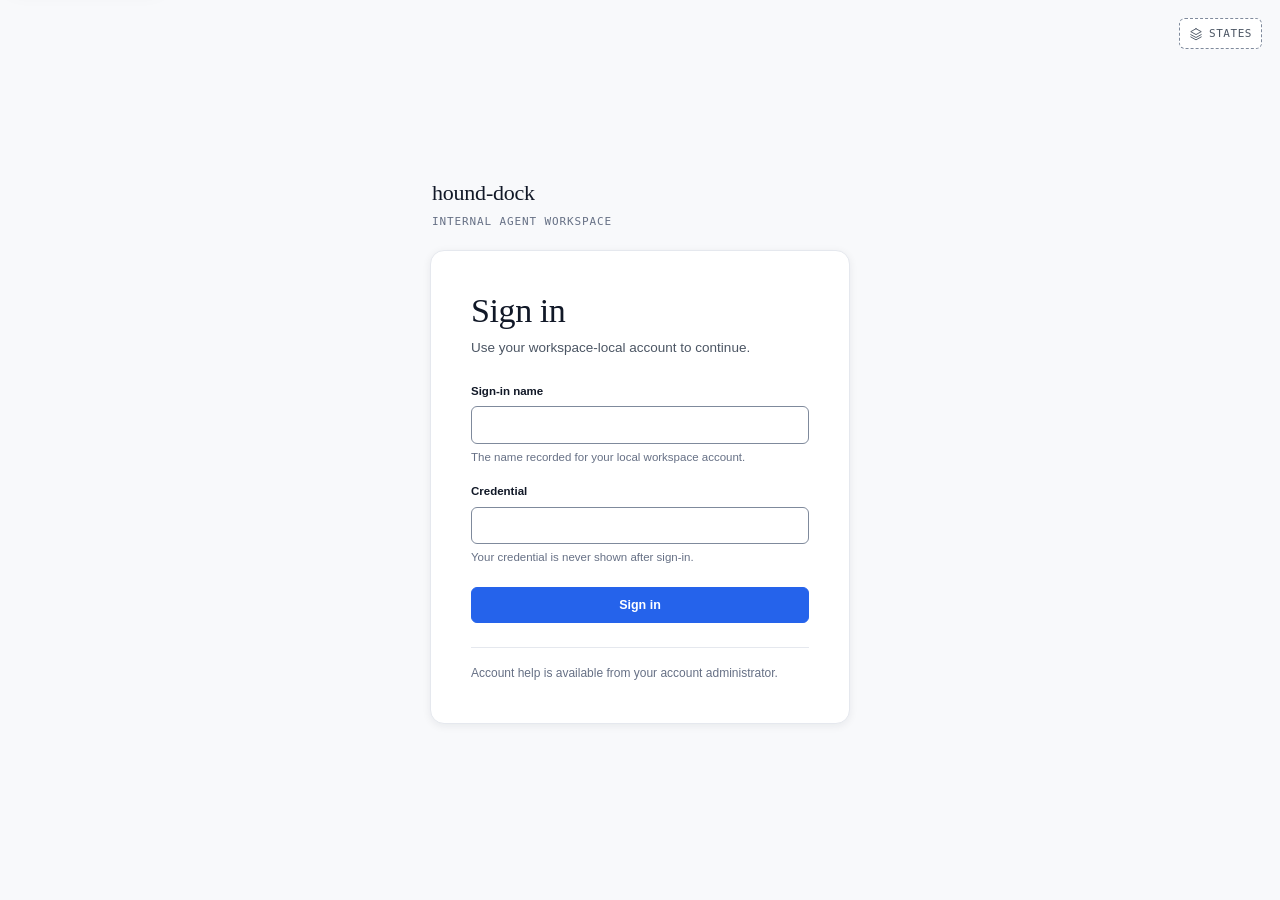
==== commit 74a9538d: "docs(design): rebuild prototype and apply Porcelain Blue palette - implement PG-001 to PG-009 and di" ====
--- a/docs/03_design/prototype/index.html
+++ b/docs/03_design/prototype/index.html
@@ -1,558 +1,75 @@
 <!doctype html>
-<html lang="en" data-theme="light">
+<html lang="en">
 <head>
   <meta charset="utf-8">
   <meta name="viewport" content="width=device-width, initial-scale=1">
-  <meta name="description" content="hound-dock clickable UI prototype — mock data only, not production.">
-  <meta name="color-scheme" content="light dark">
-  <title>hound-dock — prototype</title>
+  <meta name="color-scheme" content="light">
+  <title>hound-dock — interaction prototype</title>
   <link rel="stylesheet" href="styles.css">
 </head>
 <body>
-  <a class="skip-link" href="#main">Skip to content</a>
+  <a class="skip-link" href="#main" id="skip-link">Skip to main content</a>
+  <div id="app" class="app-root"></div>
+  <div id="review-root"></div>
+  <div id="live-region" class="sr-only" role="status" aria-live="polite" aria-atomic="true"></div>
 
-  <svg class="icon-sprite" aria-hidden="true" focusable="false">
-    <symbol id="i-chat" viewBox="0 0 24 24"><path d="M4 5.5h16v11H9l-5 4v-15Z"/><path d="M8 10h8M8 13h5"/></symbol>
-    <symbol id="i-tasks" viewBox="0 0 24 24"><path d="M5 4h14v16H5z"/><path d="m8 9 1.5 1.5L12 8M8 15h6"/></symbol>
-    <symbol id="i-skills" viewBox="0 0 24 24"><path d="m12 3 2.4 5.2L20 10l-4.2 4.1.9 6.4L12 17.8 7.3 20.5l.9-6.4L4 10l5.6-1.8L12 3Z"/></symbol>
-    <symbol id="i-mcp" viewBox="0 0 24 24"><path d="M8 4v5M16 4v5M6 9h12v4a6 6 0 0 1-12 0V9ZM12 19v3"/></symbol>
-    <symbol id="i-runs" viewBox="0 0 24 24"><circle cx="12" cy="12" r="8"/><path d="M12 7v5l3 2"/></symbol>
-    <symbol id="i-usage" viewBox="0 0 24 24"><path d="M4 20V10M10 20V4M16 20v-7M22 20H2"/></symbol>
-    <symbol id="i-audit" viewBox="0 0 24 24"><path d="m12 3 8 3v6c0 4.5-3.4 7.8-8 9-4.6-1.2-8-4.5-8-9V6l8-3Z"/><path d="m8.5 12 2.5 2.5 4.5-5"/></symbol>
-    <symbol id="i-settings" viewBox="0 0 24 24"><path d="M4 7h9M17 7h3M4 17h3M11 17h9"/><circle cx="15" cy="7" r="2"/><circle cx="9" cy="17" r="2"/></symbol>
-    <symbol id="i-search" viewBox="0 0 24 24"><circle cx="10.5" cy="10.5" r="6.5"/><path d="m15.5 15.5 4 4"/></symbol>
-    <symbol id="i-plus" viewBox="0 0 24 24"><path d="M12 5v14M5 12h14"/></symbol>
-    <symbol id="i-send" viewBox="0 0 24 24"><path d="m4 12 16-7-4.5 14L11 13l-7-1Z"/></symbol>
-    <symbol id="i-close" viewBox="0 0 24 24"><path d="m6 6 12 12M18 6 6 18"/></symbol>
-    <symbol id="i-check" viewBox="0 0 24 24"><path d="m5 12 4 4L19 6"/></symbol>
-    <symbol id="i-clock" viewBox="0 0 24 24"><circle cx="12" cy="12" r="8"/><path d="M12 8v4l2.5 1.5"/></symbol>
-    <symbol id="i-alert" viewBox="0 0 24 24"><path d="M12 4 21 20H3L12 4Z"/><path d="M12 10v4M12 17h.01"/></symbol>
-    <symbol id="i-plug" viewBox="0 0 24 24"><path d="M9 3v5M15 3v5M7 8h10v3a5 5 0 0 1-10 0V8ZM12 16v5"/></symbol>
-    <symbol id="i-spark" viewBox="0 0 24 24"><path d="M12 3v4M12 17v4M3 12h4M17 12h4M6 6l2.5 2.5M15.5 15.5 18 18M18 6l-2.5 2.5M8.5 15.5 6 18"/></symbol>
-    <symbol id="i-file" viewBox="0 0 24 24"><path d="M6 3h8l4 4v14H6z"/><path d="M14 3v5h5"/></symbol>
-    <symbol id="i-arrow" viewBox="0 0 24 24"><path d="M4 12h15M14 7l5 5-5 5"/></symbol>
-    <symbol id="i-chevron" viewBox="0 0 24 24"><path d="m9 5 7 7-7 7"/></symbol>
-    <symbol id="i-chevron-down" viewBox="0 0 24 24"><path d="m5 9 7 7 7-7"/></symbol>
-    <symbol id="i-play" viewBox="0 0 24 24"><path d="m8 5 11 7-11 7V5Z"/></symbol>
-    <symbol id="i-refresh" viewBox="0 0 24 24"><path d="M20 11a8 8 0 1 0-2 6M20 5v6h-6"/></symbol>
-    <symbol id="i-shield" viewBox="0 0 24 24"><path d="m12 3 8 3v6c0 4.5-3.4 7.8-8 9-4.6-1.2-8-4.5-8-9V6l8-3Z"/><path d="m8.5 12 2.5 2.5 4.5-5"/></symbol>
-    <symbol id="i-key" viewBox="0 0 24 24"><circle cx="8" cy="12" r="4"/><path d="M12 12h9M18 12v3M15 12v2"/></symbol>
-    <symbol id="i-user" viewBox="0 0 24 24"><circle cx="12" cy="8" r="4"/><path d="M4 21c0-4 3.6-6 8-6s8 2 8 6"/></symbol>
-    <symbol id="i-menu" viewBox="0 0 24 24"><path d="M4 7h16M4 12h16M4 17h16"/></symbol>
-    <symbol id="i-grid" viewBox="0 0 24 24"><path d="M4 4h6v6H4zM14 4h6v6h-6zM4 14h6v6H4zM14 14h6v6h-6z"/></symbol>
-    <symbol id="i-back" viewBox="0 0 24 24"><path d="M20 12H5M10 7l-5 5 5 5"/></symbol>
-    <symbol id="i-pin" viewBox="0 0 24 24"><path d="M9 3h6l-1 6 4 3v2H6v-2l4-3-1-6ZM12 14v7"/></symbol>
-    <symbol id="i-more" viewBox="0 0 24 24"><circle cx="5" cy="12" r="1"/><circle cx="12" cy="12" r="1"/><circle cx="19" cy="12" r="1"/></symbol>
-    <symbol id="i-copy" viewBox="0 0 24 24"><path d="M9 9h10v10H9z"/><path d="M5 15V5h10"/></symbol>
-    <symbol id="i-trash" viewBox="0 0 24 24"><path d="M4 7h16M9 7V4h6v3M7 7l1 13h8l1-13M10 11v6M14 11v6"/></symbol>
-    <symbol id="i-edit" viewBox="0 0 24 24"><path d="m4 20 4-1 11-11-3-3L5 16l-1 4Z"/><path d="m13 7 3 3"/></symbol>
-    <symbol id="i-sun" viewBox="0 0 24 24"><circle cx="12" cy="12" r="4"/><path d="M12 2v2M12 20v2M2 12h2M20 12h2M5 5l1.5 1.5M17.5 17.5 19 19M19 5l-1.5 1.5M6.5 17.5 5 19"/></symbol>
-    <symbol id="i-moon" viewBox="0 0 24 24"><path d="M20 14.5A8 8 0 0 1 9.5 4 8.5 8.5 0 1 0 20 14.5Z"/></symbol>
-    <symbol id="i-panel" viewBox="0 0 24 24"><path d="M4 4h16v16H4z"/><path d="M15 4v16"/></symbol>
-    <symbol id="i-download" viewBox="0 0 24 24"><path d="M12 3v12M7 10l5 5 5-5M4 20h16"/></symbol>
-    <symbol id="i-filter" viewBox="0 0 24 24"><path d="M3 5h18l-7 8v5l-4 2v-7L3 5Z"/></symbol>
-    <symbol id="i-database" viewBox="0 0 24 24"><ellipse cx="12" cy="5" rx="7" ry="3"/><path d="M5 5v6c0 1.7 3.1 3 7 3s7-1.3 7-3V5M5 11v6c0 1.7 3.1 3 7 3s7-1.3 7-3v-6"/></symbol>
+  <svg class="svg-sprite" aria-hidden="true" focusable="false" width="0" height="0">
+    <symbol id="i-chat" viewBox="0 0 24 24">
+      <path d="M4.5 5h15A1.5 1.5 0 0 1 21 6.5v9a1.5 1.5 0 0 1-1.5 1.5H10l-5.5 4v-4H4.5A1.5 1.5 0 0 1 3 15.5v-9A1.5 1.5 0 0 1 4.5 5Z"/>
+    </symbol>
+    <symbol id="i-skills" viewBox="0 0 24 24">
+      <path d="M12 3 3.5 7.5 12 12l8.5-4.5L12 3Z"/>
+      <path d="M3.5 12 12 16.5 20.5 12"/>
+      <path d="M3.5 16.5 12 21l8.5-4.5"/>
+    </symbol>
+    <symbol id="i-mcp" viewBox="0 0 24 24">
+      <path d="M9 3v5M15 3v5"/>
+      <path d="M6 8h12v3a6 6 0 0 1-12 0V8Z"/>
+      <path d="M12 17v4"/>
+    </symbol>
+    <symbol id="i-tasks" viewBox="0 0 24 24">
+      <path d="M9 6h11M9 12h11M9 18h11"/>
+      <path d="m3.5 6 1.5 1.5L7.5 5"/>
+      <path d="m3.5 12 1.5 1.5L7.5 11"/>
+      <path d="m3.5 18 1.5 1.5L7.5 17"/>
+    </symbol>
+    <symbol id="i-plus" viewBox="0 0 24 24">
+      <path d="M12 5v14M5 12h14"/>
+    </symbol>
+    <symbol id="i-arrow-left" viewBox="0 0 24 24">
+      <path d="M19 12H5M11 18l-6-6 6-6"/>
+    </symbol>
+    <symbol id="i-lock" viewBox="0 0 24 24">
+      <path d="M7 10V7a5 5 0 0 1 10 0v3"/>
+      <path d="M5 10h14v10H5V10Z"/>
+    </symbol>
+    <symbol id="i-alert" viewBox="0 0 24 24">
+      <path d="M12 4 3.5 20h17L12 4Z"/>
+      <path d="M12 10v4M12 17h.01"/>
+    </symbol>
+    <symbol id="i-info" viewBox="0 0 24 24">
+      <circle cx="12" cy="12" r="8.5"/>
+      <path d="M12 11v5M12 8h.01"/>
+    </symbol>
+    <symbol id="i-refresh" viewBox="0 0 24 24">
+      <path d="M20 12a8 8 0 1 1-2.3-5.7"/>
+      <path d="M20 4v5h-5"/>
+    </symbol>
+    <symbol id="i-send" viewBox="0 0 24 24">
+      <path d="M12 19V5M6 11l6-6 6 6"/>
+    </symbol>
+    <symbol id="i-close" viewBox="0 0 24 24">
+      <path d="M6 6l12 12M18 6 6 18"/>
+    </symbol>
+    <symbol id="i-play" viewBox="0 0 24 24">
+      <path d="M8 5v14l11-7L8 5Z"/>
+    </symbol>
+    <symbol id="i-layers" viewBox="0 0 24 24">
+      <path d="m12 3 9 5-9 5-9-5 9-5Z"/>
+      <path d="m3 13 9 5 9-5"/>
+      <path d="m3 17 9 5 9-5"/>
+    </symbol>
   </svg>
-
-  <div class="app-shell">
-    <aside class="sidebar" id="sidebar" aria-label="Workspace navigation">
-      <div class="sidebar-head">
-        <button class="brand" type="button" data-view="chat" aria-label="hound-dock — go to chat">
-          <span class="brand-mark" aria-hidden="true"><span>H</span><i></i></span>
-          <span class="brand-word">hound<span>/</span>dock</span>
-        </button>
-
-        <button class="workspace-switch" type="button" data-toast="Workspace switching is out of scope for this mock.">
-          <span class="workspace-dot" aria-hidden="true"></span>
-          <span class="workspace-copy">
-            <strong>Platform team</strong>
-            <small>Internal workspace</small>
-          </span>
-          <svg class="icon" aria-hidden="true"><use href="#i-chevron-down"/></svg>
-        </button>
-
-        <button class="new-chat-btn" type="button" data-action="new-chat">
-          <svg class="icon" aria-hidden="true"><use href="#i-plus"/></svg>
-          <span>New chat</span>
-          <span class="new-chat-hint" aria-hidden="true">N</span>
-        </button>
-
-        <nav class="sidebar-nav" aria-label="Daily workspace">
-          <button class="nav-link" type="button" data-view="tasks">
-            <svg class="icon" aria-hidden="true"><use href="#i-tasks"/></svg>
-            <span>Tasks</span>
-            <span class="nav-count" id="daily-task-count">2</span>
-          </button>
-        </nav>
-      </div>
-
-      <div class="history">
-        <div class="sidebar-section-head">
-          <span>Chats</span>
-          <span class="history-count" id="history-count"></span>
-        </div>
-        <label class="sidebar-search">
-          <svg class="icon" aria-hidden="true"><use href="#i-search"/></svg>
-          <span class="visually-hidden">Search chats</span>
-          <input id="chat-search" type="search" placeholder="Search chats…" autocomplete="off">
-        </label>
-        <nav class="history-scroll" id="chat-history" aria-label="Chat history"></nav>
-      </div>
-
-      <div class="sidebar-foot">
-        <div class="stamp">Prototype<br><span>Mock data</span></div>
-        <button class="user-card" type="button" data-toast="Account menu is out of scope for this mock.">
-          <span class="avatar avatar-sm" aria-hidden="true">AC</span>
-          <span class="user-copy"><strong>Alex Chen</strong><small>Admin · Platform</small></span>
-          <svg class="icon" aria-hidden="true"><use href="#i-chevron"/></svg>
-        </button>
-      </div>
-    </aside>
-
-    <div class="app-main">
-      <header class="topbar">
-        <button class="icon-btn menu-btn" type="button" data-toggle-nav aria-label="Open navigation" aria-expanded="false" aria-controls="sidebar">
-          <svg class="icon" aria-hidden="true"><use href="#i-menu"/></svg>
-        </button>
-        <nav class="crumb" aria-label="Breadcrumb">
-          <span class="crumb-root">Workspace</span>
-          <span class="crumb-sep" aria-hidden="true">/</span>
-          <span class="crumb-current" id="crumb-current" aria-current="page">Chat</span>
-        </nav>
-        <div class="topbar-right">
-          <button class="icon-btn new-chat-top" type="button" data-action="new-chat" aria-label="New chat">
-            <svg class="icon" aria-hidden="true"><use href="#i-plus"/></svg>
-          </button>
-          <button class="btn btn-secondary btn-sm manage-btn" type="button" data-open-manage aria-label="Manage workspace">
-            <svg class="icon" aria-hidden="true"><use href="#i-grid"/></svg>
-            <span>Manage</span>
-          </button>
-          <button class="icon-btn theme-btn" type="button" id="theme-toggle" aria-pressed="false" aria-label="Switch to dark theme" title="Switch theme">
-            <svg class="icon theme-icon-light" aria-hidden="true"><use href="#i-moon"/></svg>
-            <svg class="icon theme-icon-dark" aria-hidden="true"><use href="#i-sun"/></svg>
-          </button>
-          <span class="mock-pill" title="Synthetic data only">Mock</span>
-          <button class="avatar-btn" type="button" data-toast="Account menu is out of scope for this mock.">
-            <span class="avatar" aria-hidden="true">AC</span>
-            <span class="visually-hidden">Account: Alex Chen, Admin</span>
-          </button>
-        </div>
-      </header>
-
-      <main class="main" id="main" tabindex="-1">
-        <!-- CHAT -->
-        <section class="view view-chat is-active" id="view-chat" data-view-panel="chat" aria-labelledby="chat-title">
-          <div class="chat-layout">
-            <section class="chat-panel" aria-label="Conversation workspace">
-              <header class="chat-head">
-                <div class="chat-head-main">
-                  <p class="eyebrow"><span class="eyebrow-mark" aria-hidden="true"></span>Conversation</p>
-                  <div class="chat-title-row">
-                    <h1 class="chat-title" id="chat-title">Release notes &amp; blockers</h1>
-                    <span class="live"><i aria-hidden="true"></i>Mock session</span>
-                  </div>
-                  <p class="chat-sub" id="chat-sub">Release Notes Writer v3 · 2 messages · updated 2h ago</p>
-                </div>
-                <div class="chat-head-actions">
-                  <button class="icon-btn rail-toggle" type="button" data-open-context aria-label="Show run context" title="Run context">
-                    <svg class="icon" aria-hidden="true"><use href="#i-panel"/></svg>
-                  </button>
-                  <button class="icon-btn" type="button" data-open-chat-actions aria-label="Conversation actions" title="Conversation actions">
-                    <svg class="icon" aria-hidden="true"><use href="#i-more"/></svg>
-                  </button>
-                </div>
-              </header>
-
-              <div class="chat-thread" id="chat-thread"></div>
-              <div class="visually-hidden" id="chat-status" role="status" aria-live="polite"></div>
-
-              <div class="composer-dock">
-                <div class="composer" id="composer">
-                  <div class="composer-context" id="composer-context"></div>
-                  <label class="visually-hidden" for="chat-input">Message</label>
-                  <textarea id="chat-input" rows="2" placeholder="Ask, search, or use a skill…"></textarea>
-                  <div class="composer-bar">
-                    <div class="composer-tools">
-                      <button class="tool-chip" type="button" data-menu="slash" aria-haspopup="menu">
-                        <span class="slash" aria-hidden="true">/</span> Skills
-                      </button>
-                      <button class="tool-chip" type="button" data-menu="mention" aria-haspopup="menu">
-                        <span class="at" aria-hidden="true">@</span> Files
-                      </button>
-                      <button class="tool-chip" type="button" id="search-toggle" aria-pressed="false">
-                        <svg class="icon" aria-hidden="true"><use href="#i-search"/></svg> Search
-                      </button>
-                      <button class="tool-chip tool-chip-quiet" type="button" data-toast="Model selection is a mock in this prototype.">
-                        <svg class="icon" aria-hidden="true"><use href="#i-spark"/></svg> gpt-4.1
-                      </button>
-                    </div>
-                    <div class="composer-actions">
-                      <span class="composer-hint">Enter to send</span>
-                      <button class="send-btn" type="button" id="send-btn" aria-label="Send message">
-                        <svg class="icon" aria-hidden="true"><use href="#i-send"/></svg>
-                      </button>
-                    </div>
-                  </div>
-                  <div class="popover" id="slash-menu" role="menu" aria-label="Published skills" hidden>
-                    <p class="popover-label">Published skills</p>
-                    <div id="slash-items"></div>
-                  </div>
-                  <div class="popover" id="mention-menu" role="menu" aria-label="Workspace files" hidden>
-                    <p class="popover-label">Workspace files</p>
-                    <div id="mention-items"></div>
-                  </div>
-                </div>
-                <p class="composer-note">
-                  <svg class="icon" aria-hidden="true"><use href="#i-shield"/></svg>
-                  Read-only tools only · Write-capable actions are disabled in v1
-                </p>
-              </div>
-            </section>
-
-            <aside class="context-rail" id="context-rail" aria-label="Run context">
-              <div class="rail-head">
-                <p class="eyebrow"><span class="eyebrow-mark" aria-hidden="true"></span>Run context</p>
-                <span class="rail-model">gpt-4.1 · internal</span>
-              </div>
-              <div class="rail-content" id="rail-content"></div>
-            </aside>
-          </div>
-        </section>
-
-        <!-- SKILLS -->
-        <section class="view view-page" id="view-skills" data-view-panel="skills" aria-labelledby="skills-title" hidden>
-          <header class="page-head">
-            <div class="page-head-copy">
-              <p class="eyebrow"><span class="eyebrow-mark" aria-hidden="true"></span>Registry / Skills</p>
-              <div class="page-title-row">
-                <h1 class="page-title" id="skills-title">Skills</h1>
-                <span class="count-pill" id="skill-count">0</span>
-              </div>
-              <p class="page-sub">Versioned instructions your team can invoke. <span class="page-summary" id="skill-summary"></span></p>
-            </div>
-            <div class="head-actions">
-              <button class="btn btn-primary" type="button" data-open-modal="skill">
-                <svg class="icon" aria-hidden="true"><use href="#i-plus"/></svg> New skill
-              </button>
-            </div>
-          </header>
-          <div class="toolbar">
-            <label class="search-box">
-              <svg class="icon" aria-hidden="true"><use href="#i-search"/></svg>
-              <span class="visually-hidden">Search skills</span>
-              <input id="skill-search" type="search" placeholder="Search skills, owners, dependencies…" autocomplete="off">
-            </label>
-            <div class="filter-chips" id="skill-filters" role="group" aria-label="Filter skills by category"></div>
-          </div>
-          <div class="grid skill-grid" id="skill-grid"></div>
-        </section>
-
-        <!-- MCP -->
-        <section class="view view-page" id="view-mcp" data-view-panel="mcp" aria-labelledby="mcp-title" hidden>
-          <header class="page-head">
-            <div class="page-head-copy">
-              <p class="eyebrow"><span class="eyebrow-mark" aria-hidden="true"></span>Registry / MCP</p>
-              <div class="page-title-row">
-                <h1 class="page-title" id="mcp-title">MCP servers</h1>
-                <span class="count-pill" id="mcp-count">0</span>
-              </div>
-              <p class="page-sub">Governed tool servers. Only allowlisted tools are callable. <span class="page-summary" id="mcp-summary"></span></p>
-            </div>
-            <div class="head-actions">
-              <button class="btn btn-primary" type="button" data-open-modal="mcp">
-                <svg class="icon" aria-hidden="true"><use href="#i-plus"/></svg> Add server
-              </button>
-            </div>
-          </header>
-          <div class="notice">
-            <svg class="icon" aria-hidden="true"><use href="#i-shield"/></svg>
-            <p><strong>Security posture.</strong> Credentials are stored as encrypted references, never as values in a manifest. HTTP/SSE transports only in v1.</p>
-          </div>
-          <div class="grid mcp-grid" id="mcp-grid"></div>
-        </section>
-
-        <!-- TASKS -->
-        <section class="view view-page" id="view-tasks" data-view-panel="tasks" aria-labelledby="tasks-title" hidden>
-          <header class="page-head">
-            <div class="page-head-copy">
-              <p class="eyebrow"><span class="eyebrow-mark" aria-hidden="true"></span>Registry / Tasks</p>
-              <div class="page-title-row">
-                <h1 class="page-title" id="tasks-title">Tasks</h1>
-                <span class="count-pill" id="task-count">0</span>
-              </div>
-              <p class="page-sub">Reusable work built from skills and MCP tools. <span class="page-summary" id="task-summary"></span></p>
-            </div>
-            <div class="head-actions">
-              <button class="btn btn-primary" type="button" data-open-modal="task">
-                <svg class="icon" aria-hidden="true"><use href="#i-plus"/></svg> New task
-              </button>
-            </div>
-          </header>
-          <div class="notice notice-quiet">
-            <svg class="icon" aria-hidden="true"><use href="#i-clock"/></svg>
-            <p><strong>Manual runs only.</strong> Scheduling, approvals, and branching are out of scope for v1.</p>
-          </div>
-          <div class="grid task-grid" id="task-grid"></div>
-        </section>
-
-        <!-- RUNS -->
-        <section class="view view-page" id="view-runs" data-view-panel="runs" aria-labelledby="runs-title" hidden>
-          <header class="page-head">
-            <div class="page-head-copy">
-              <p class="eyebrow"><span class="eyebrow-mark" aria-hidden="true"></span>Audit / Runs</p>
-              <div class="page-title-row">
-                <h1 class="page-title" id="runs-title">Runs</h1>
-                <span class="count-pill" id="runs-count">0</span>
-              </div>
-              <p class="page-sub">Every run, step, and tool call, on the record.</p>
-            </div>
-            <div class="head-actions">
-              <button class="btn btn-secondary" type="button" data-toast="Export is a mock in this prototype.">
-                <svg class="icon" aria-hidden="true"><use href="#i-download"/></svg> Export
-              </button>
-            </div>
-          </header>
-          <div class="toolbar toolbar-split">
-            <div class="filter-chips" id="run-filters" role="group" aria-label="Filter runs by status"></div>
-            <span class="toolbar-note" id="run-count"></span>
-          </div>
-          <div class="table-panel">
-            <div class="ledger" id="runs-table"></div>
-          </div>
-        </section>
-
-        <!-- USAGE -->
-        <section class="view view-page" id="view-usage" data-view-panel="usage" aria-labelledby="usage-title" hidden>
-          <header class="page-head">
-            <div class="page-head-copy">
-              <p class="eyebrow"><span class="eyebrow-mark" aria-hidden="true"></span>Operations / Usage</p>
-              <div class="page-title-row">
-                <h1 class="page-title" id="usage-title">Usage</h1>
-              </div>
-              <p class="page-sub">How the workspace is being used, at a glance.</p>
-            </div>
-            <div class="head-actions">
-              <button class="btn btn-secondary" type="button" data-toast="Period selection is a mock in this prototype.">
-                <svg class="icon" aria-hidden="true"><use href="#i-clock"/></svg> Last 30 days
-              </button>
-            </div>
-          </header>
-
-          <div class="stat-grid">
-            <article class="stat-card">
-              <div class="stat-top"><span class="stat-label">Conversations</span><span class="trend up">+2 this week</span></div>
-              <strong id="usage-conversations">6</strong>
-              <span class="stat-sub" id="usage-conversations-sub">2 pinned · 4 active</span>
-              <svg class="sparkline" viewBox="0 0 120 28" aria-hidden="true"><path d="M2 23 18 20 34 22 50 14 66 16 82 9 98 12 118 6"/></svg>
-            </article>
-            <article class="stat-card">
-              <div class="stat-top"><span class="stat-label">Runs</span><span class="trend up">+3 this week</span></div>
-              <strong id="usage-runs">5</strong>
-              <span class="stat-sub" id="usage-runs-sub">4 succeeded · 1 failed</span>
-              <svg class="sparkline" viewBox="0 0 120 28" aria-hidden="true"><path d="M2 20 18 12 34 17 50 8 66 15 82 5 98 11 118 4"/></svg>
-            </article>
-            <article class="stat-card">
-              <div class="stat-top"><span class="stat-label">Published skills</span><span class="trend neutral">3 of 6</span></div>
-              <strong id="usage-skills">3</strong>
-              <span class="stat-sub" id="usage-skills-sub">of 6 total</span>
-              <svg class="sparkline" viewBox="0 0 120 28" aria-hidden="true"><path d="M2 22 18 22 34 18 50 18 66 10 82 10 98 7 118 7"/></svg>
-            </article>
-            <article class="stat-card">
-              <div class="stat-top"><span class="stat-label">MCP servers</span><span class="trend warn">1 needs attention</span></div>
-              <strong id="usage-mcp">2</strong>
-              <span class="stat-sub" id="usage-mcp-sub">connected of 4</span>
-              <svg class="sparkline" viewBox="0 0 120 28" aria-hidden="true"><path d="M2 19 18 19 34 12 50 12 66 15 82 15 98 8 118 8"/></svg>
-            </article>
-          </div>
-
-          <div class="usage-grid">
-            <section class="panel usage-chart-panel">
-              <div class="panel-head">
-                <div><p class="eyebrow">Activity</p><h2>Runs per day</h2></div>
-                <span class="status neutral">Mock</span>
-              </div>
-              <figure class="bar-figure">
-                <div class="bar-chart" role="img" aria-label="Runs per day for the last seven days: Monday 3, Tuesday 6, Wednesday 2, Thursday 8, Friday 5, Saturday 1, Sunday 1.">
-                  <div class="chart-y" aria-hidden="true"><span>8</span><span>6</span><span>4</span><span>2</span><span>0</span></div>
-                  <div class="bar-plot">
-                    <div class="grid-lines" aria-hidden="true"><i></i><i></i><i></i><i></i><i></i></div>
-                    <div class="bars">
-                      <div class="bar" style="--h:37.5%" tabindex="0" aria-label="Monday: 3 runs"><span class="bar-value">3</span><span class="bar-label">Mon</span></div>
-                      <div class="bar" style="--h:75%" tabindex="0" aria-label="Tuesday: 6 runs"><span class="bar-value">6</span><span class="bar-label">Tue</span></div>
-                      <div class="bar" style="--h:25%" tabindex="0" aria-label="Wednesday: 2 runs"><span class="bar-value">2</span><span class="bar-label">Wed</span></div>
-                      <div class="bar is-peak" style="--h:100%" tabindex="0" aria-label="Thursday: 8 runs"><span class="bar-value">8</span><span class="bar-label">Thu</span></div>
-                      <div class="bar" style="--h:62.5%" tabindex="0" aria-label="Friday: 5 runs"><span class="bar-value">5</span><span class="bar-label">Fri</span></div>
-                      <div class="bar is-quiet" style="--h:12.5%" tabindex="0" aria-label="Saturday: 1 run"><span class="bar-value">1</span><span class="bar-label">Sat</span></div>
-                      <div class="bar is-quiet" style="--h:12.5%" tabindex="0" aria-label="Sunday: 1 run"><span class="bar-value">1</span><span class="bar-label">Sun</span></div>
-                    </div>
-                  </div>
-                </div>
-                <figcaption class="figure-foot"><span>26 runs this week</span><span>Peak Thursday · 8 runs</span></figcaption>
-              </figure>
-            </section>
-
-            <section class="panel">
-              <div class="panel-head"><div><p class="eyebrow">Efficiency</p><h2>Tokens &amp; spend</h2></div></div>
-              <dl class="kv kv-compact">
-                <div><dt>Tokens</dt><dd>42.5k</dd></div>
-                <div><dt>Estimated spend</dt><dd>$1.03</dd></div>
-                <div><dt>Average run</dt><dd>1m 08s</dd></div>
-                <div><dt>Failed runs</dt><dd><span class="text-warn">1 of 5</span></dd></div>
-              </dl>
-              <div class="meter-block">
-                <div class="meter-label"><span>Monthly budget</span><span>10% used</span></div>
-                <div class="meter"><i style="--w:10%"></i></div>
-              </div>
-            </section>
-
-            <section class="panel wide">
-              <div class="panel-head"><div><p class="eyebrow">Top work</p><h2>Most-run tasks</h2></div><button class="link-btn" type="button" data-view="tasks">All tasks <svg class="icon" aria-hidden="true"><use href="#i-arrow"/></svg></button></div>
-              <table class="data-table">
-                <thead><tr><th scope="col">Task</th><th scope="col">Runs</th><th scope="col">Success</th><th scope="col">Owner</th></tr></thead>
-                <tbody>
-                  <tr><td>Weekly Release Brief</td><td>2</td><td><span class="success-cell"><span class="meter mini"><i style="--w:50%"></i></span>1 / 2</span></td><td>Alex Chen</td></tr>
-                  <tr><td>Triage New Tickets</td><td>2</td><td><span class="success-cell"><span class="meter mini"><i style="--w:100%"></i></span>2 / 2</span></td><td>Priya Nair</td></tr>
-                  <tr><td>Onboarding Checklist Refresh</td><td>1</td><td><span class="success-cell"><span class="meter mini"><i style="--w:100%"></i></span>1 / 1</span></td><td>Sam Ito</td></tr>
-                </tbody>
-              </table>
-            </section>
-          </div>
-        </section>
-
-        <!-- AUDIT -->
-        <section class="view view-page" id="view-audit" data-view-panel="audit" aria-labelledby="audit-title" hidden>
-          <header class="page-head">
-            <div class="page-head-copy">
-              <p class="eyebrow"><span class="eyebrow-mark" aria-hidden="true"></span>Operations / Audit</p>
-              <div class="page-title-row">
-                <h1 class="page-title" id="audit-title">Audit</h1>
-                <span class="count-pill" id="audit-count-top">0</span>
-              </div>
-              <p class="page-sub">Registry changes, tool calls, runs, and access. Append-only.</p>
-            </div>
-            <div class="head-actions">
-              <button class="btn btn-secondary" type="button" data-toast="Audit export is a mock in this prototype.">
-                <svg class="icon" aria-hidden="true"><use href="#i-download"/></svg> Export
-              </button>
-            </div>
-          </header>
-          <div class="toolbar toolbar-split">
-            <div class="audit-tools">
-              <label class="search-box search-box-sm">
-                <svg class="icon" aria-hidden="true"><use href="#i-search"/></svg>
-                <span class="visually-hidden">Filter audit events by actor, action, or target</span>
-                <input id="audit-search" type="search" placeholder="Filter by actor, action, or target…" autocomplete="off">
-              </label>
-              <label class="select-box">
-                <span class="visually-hidden">Audit date range</span>
-                <svg class="icon" aria-hidden="true"><use href="#i-clock"/></svg>
-                <select id="audit-period">
-                  <option value="all">All time</option>
-                  <option value="today">Today</option>
-                  <option value="7d">Last 7 days</option>
-                </select>
-              </label>
-            </div>
-            <div class="filter-chips" id="audit-filters" role="group" aria-label="Filter audit events"></div>
-          </div>
-          <div class="table-panel">
-            <table class="audit-table">
-              <caption class="visually-hidden">Audit events, most recent first</caption>
-              <thead><tr><th scope="col">Time</th><th scope="col">Actor</th><th scope="col">Action</th><th scope="col">Target</th><th scope="col">Outcome</th></tr></thead>
-              <tbody id="audit-body"></tbody>
-            </table>
-          </div>
-        </section>
-
-        <!-- SETTINGS -->
-        <section class="view view-page" id="view-admin" data-view-panel="admin" aria-labelledby="admin-title" hidden>
-          <header class="page-head">
-            <div class="page-head-copy">
-              <p class="eyebrow"><span class="eyebrow-mark" aria-hidden="true"></span>Settings / Workspace</p>
-              <div class="page-title-row">
-                <h1 class="page-title" id="admin-title">Settings</h1>
-              </div>
-              <p class="page-sub">Workspace settings, identity, and the model gateway.</p>
-            </div>
-            <div class="head-actions">
-              <button class="btn btn-primary" type="button" data-toast="Settings saved (mock).">Save settings</button>
-            </div>
-          </header>
-
-          <div class="settings-grid">
-            <section class="panel settings-card">
-              <div class="panel-head">
-                <div><p class="eyebrow">Model gateway</p><h2>Internal endpoint</h2></div>
-                <span class="status ok"><span class="dot"></span>Connected</span>
-              </div>
-              <dl class="kv">
-                <div><dt>Base URL</dt><dd><code>https://llm.internal/v1</code></dd></div>
-                <div><dt>Model</dt><dd><code>gpt-4.1</code></dd></div>
-                <div><dt>Secret reference</dt><dd><code>secret://llm/internal-key</code></dd></div>
-                <div><dt>Data boundary</dt><dd>Internal only · TBD-INFRA-009</dd></div>
-              </dl>
-              <button class="btn btn-secondary btn-sm" type="button" data-toast="Connection test passed (mock).">Test connection</button>
-            </section>
-
-            <section class="panel settings-card">
-              <div class="panel-head">
-                <div><p class="eyebrow">Identity</p><h2>Local accounts</h2></div>
-                <span class="status warn"><span class="dot"></span>MVP mode</span>
-              </div>
-              <p class="small muted">SSO is deferred. The identity provider is tracked as TBD-INFRA-010.</p>
-              <table class="data-table">
-                <thead><tr><th scope="col">User</th><th scope="col">Role</th><th scope="col">Status</th></tr></thead>
-                <tbody>
-                  <tr><td>Alex Chen</td><td><span class="role-tag">Admin</span></td><td>Active</td></tr>
-                  <tr><td>Priya Nair</td><td><span class="role-tag">Member</span></td><td>Active</td></tr>
-                  <tr><td>Sam Ito</td><td><span class="role-tag">Author</span></td><td>Invited</td></tr>
-                </tbody>
-              </table>
-              <button class="btn btn-secondary btn-sm" type="button" data-toast="Invite flow is a mock in this prototype.">Invite user</button>
-            </section>
-
-            <section class="panel settings-card">
-              <div class="panel-head">
-                <div><p class="eyebrow">Registry policy</p><h2>Publishing</h2></div>
-                <span class="status neutral"><span class="dot"></span>Proposed</span>
-              </div>
-              <p class="small">Admin-only publishing in v1. Delegated authorship is tracked as TBD-BIZ-004.</p>
-              <div class="locked-row"><span>Require review before publish</span><span class="status neutral"><span class="dot"></span>Proposed · TBD-BIZ-004</span></div>
-              <div class="locked-row"><span>Allow member-created drafts</span><span class="status neutral"><span class="dot"></span>Off in v1</span></div>
-              <div class="locked-row"><span>Enable write-capable tools</span><span class="status error"><span class="dot"></span>Disabled in v1</span></div>
-            </section>
-
-            <section class="panel settings-card">
-              <div class="panel-head">
-                <div><p class="eyebrow">Security</p><h2>Audit &amp; retention</h2></div>
-                <span class="status ok"><span class="dot"></span>Append-only</span>
-              </div>
-              <dl class="kv">
-                <div><dt>Audit coverage</dt><dd>Registry changes, tool calls, runs</dd></div>
-                <div><dt>Secret storage</dt><dd>Encrypted references only</dd></div>
-                <div><dt>Retention</dt><dd>TBD-BIZ-003</dd></div>
-                <div><dt>Write tools</dt><dd>Disabled in v1</dd></div>
-              </dl>
-              <button class="btn btn-secondary btn-sm" type="button" data-view="audit">Open audit log</button>
-            </section>
-          </div>
-        </section>
-      </main>
-    </div>
-  </div>
-
-  <div class="scrim" id="scrim" hidden></div>
-  <aside class="drawer" id="drawer" role="dialog" aria-modal="true" aria-labelledby="drawer-title" hidden>
-    <h2 class="visually-hidden" id="drawer-title">Detail panel</h2>
-  </aside>
-  <div class="modal" id="modal" role="dialog" aria-modal="true" aria-labelledby="modal-title" hidden>
-    <h2 class="visually-hidden" id="modal-title">Dialog</h2>
-  </div>
-  <div class="toast" id="toast" role="status" aria-live="polite"></div>
-
-  <noscript>
-    <p class="noscript">This prototype needs JavaScript enabled to switch views and run the mock interactions.</p>
-  </noscript>
 
   <script src="app.js"></script>
 </body>
--- a/docs/03_design/prototype/styles.css
+++ b/docs/03_design/prototype/styles.css
@@ -1,88 +1,59 @@
 /* =========================================================================
-   hound-dock prototype — visual system v2
-   Direction: "quiet console" — editorial precision, workspace-first density.
-   Layers: 1) primitives  2) semantic roles  3) component tokens
-   Local fonts and inline SVG only. No external assets.
+   hound-dock interaction prototype — presentation layer
+   Input: docs/03_design/interaction_design.md v0.1
+   Reference: docs/03_design/design_system.md (presentation only)
+   Selected palette: Porcelain Blue (light rail, blue action) — CHG-009.
+   Local fonts, inline SVG, no external assets.
    ========================================================================= */
 
 /* -------------------------------------------------------------------------
-   1. PRIMITIVES — raw values. Do not reference these from components.
+   1. Primitives and semantic roles
    ------------------------------------------------------------------------- */
 
 :root {
-  /* warm neutral paper */
-  --paper-0: #fffdf8;
-  --paper-1: #fbf9f3;
-  --paper-2: #f4f1e8;
-  --paper-3: #ece7db;
-  --paper-4: #e2dac7;
-  --paper-5: #d3c8b0;
-
-  /* ink */
-  --ink-0: #17150f;
-  --ink-1: #25221a;
-  --ink-2: #3d392d;
-  --ink-3: #565143;
-  --ink-4: #6f6857;
-  --ink-5: #8b8371;
-  --ink-6: #a9a08b;
-
-  /* evergreen / mint */
-  --teal-0: #063a31;
-  --teal-1: #0a4f43;
-  --teal-2: #0d6557;
-  --teal-3: #147a67;
-  --teal-4: #2cc7a8;
-  --teal-5: #cfe9e2;
-  --teal-6: #e4f2ee;
-  --teal-7: #f0f8f5;
-
-  /* amber */
-  --amber-0: #5f350c;
-  --amber-1: #7a4310;
-  --amber-2: #9a5a15;
-  --amber-3: #c07a2c;
-  --amber-4: #f0d9b5;
-  --amber-5: #f8ead3;
-  --amber-6: #fcf4e6;
-
-  /* red */
-  --red-0: #6f1a12;
-  --red-1: #8f241a;
-  --red-2: #b23326;
-  --red-3: #e3b3aa;
-  --red-4: #f5ddd7;
-  --red-5: #fbeeeb;
-
-  /* blue */
-  --blue-0: #173457;
-  --blue-1: #1f4675;
-  --blue-2: #2f5f96;
-  --blue-3: #bfd0e5;
-  --blue-4: #e2eaf5;
-  --blue-5: #eef3fa;
-
-  /* sidebar + dark neutrals */
-  --night-0: #060b09;
-  --night-1: #0b1411;
-  --night-2: #101c17;
-  --night-3: #17261f;
-  --night-4: #21332b;
-  --night-5: #2d4239;
-  --night-6: #93a297;
-  --night-7: #d8e1d8;
-
-  /* dark theme surfaces */
-  --slate-0: #090e0c;
-  --slate-1: #0d1411;
-  --slate-2: #111a16;
-  --slate-3: #16211c;
-  --slate-4: #1c2923;
-  --slate-5: #26342d;
-  --slate-6: #33443b;
-  --slate-text: #f0ece1;
-
-  /* spacing: 4px base */
+  --font-ui: "Avenir Next", "Segoe UI Variable", "Segoe UI", "Helvetica Neue", Helvetica, Arial, sans-serif;
+  --font-display: "Iowan Old Style", "Palatino Linotype", "Book Antiqua", Palatino, Georgia, serif;
+  --font-mono: "SF Mono", "JetBrains Mono", "IBM Plex Mono", Menlo, Consolas, monospace;
+
+  --paper-0: #ffffff;
+  --paper-1: #ffffff;
+  --paper-2: #f8f9fb;
+  --paper-3: #f5f7fa;
+  --paper-4: #eef2f7;
+  --ink-0: #111827;
+  --ink-1: #4b5563;
+  --ink-2: #667085;
+  --ink-3: #98a2b3;
+  --line-1: #e5e8ee;
+  --line-2: #d5dae3;
+  --line-3: #7f8a9c;
+  --line-4: #6b7688;
+  --accent-1: #2563eb;
+  --accent-2: #1d4ed8;
+  --accent-3: #eaf0ff;
+  --rail-accent: #2563eb;
+  --sidebar-1: #f7f8fa;
+  --sidebar-2: #111827;
+  --sidebar-3: #5f6b7e;
+  --white: #ffffff;
+
+  --text-2xs: 11px;
+  --text-xs: 11.5px;
+  --text-sm: 12px;
+  --text-md: 12.5px;
+  --text-base: 13.5px;
+  --text-lg: 15px;
+  --text-xl: 18px;
+  --text-card: 20px;
+  --text-2xl: 22px;
+  --text-3xl: 28px;
+  --text-4xl: 34px;
+
+  --leading-tight: 1.15;
+  --leading-snug: 1.35;
+  --leading-normal: 1.55;
+  --leading-relaxed: 1.68;
+
   --space-1: 4px;
   --space-2: 8px;
   --space-3: 12px;
@@ -95,292 +66,82 @@
   --space-10: 64px;
   --space-11: 80px;
 
-  /* type */
-  --font-ui: "Avenir Next", "Segoe UI Variable", "Segoe UI", "Helvetica Neue", Helvetica, Arial, sans-serif;
-  --font-display: "Iowan Old Style", "Palatino Linotype", "Book Antiqua", Palatino, Georgia, serif;
-  --font-mono: "SF Mono", "JetBrains Mono", "IBM Plex Mono", Menlo, Consolas, monospace;
-
-  --text-2xs: 11px;
-  --text-xs: 11.5px;
-  --text-sm: 12px;
-  --text-md: 12.5px;
-  --text-base: 13.5px;
-  --text-lg: 15px;
-  --text-xl: 18px;
-  --text-card: 20px;
-  --text-2xl: 22px;
-  --text-3xl: 28px;
-  --text-4xl: 34px;
-
-  --leading-tight: 1.15;
-  --leading-snug: 1.35;
-  --leading-normal: 1.55;
-  --leading-relaxed: 1.68;
-
-  --weight-regular: 400;
-  --weight-medium: 500;
-  --weight-semibold: 600;
-  --weight-bold: 700;
-
-  /* radii */
   --radius-xs: 3px;
   --radius-sm: 6px;
   --radius-md: 8px;
   --radius-lg: 10px;
-  --radius-xl: 14px;
-  --radius-full: 999px;
-
-  /* elevation */
-  --shadow-xs: 0 1px 2px rgba(23, 21, 15, 0.05);
-  --shadow-sm: 0 1px 2px rgba(23, 21, 15, 0.05), 0 3px 10px -6px rgba(23, 21, 15, 0.14);
-  --shadow-md: 0 2px 4px rgba(23, 21, 15, 0.05), 0 14px 32px -18px rgba(23, 21, 15, 0.24);
-  --shadow-lg: 0 4px 10px rgba(23, 21, 15, 0.07), 0 30px 70px -28px rgba(23, 21, 15, 0.36);
-
-  /* motion */
+  --panel-radius: 14px;
+  --radius-pill: 999px;
+
+  --shadow-xs: 0 1px 2px rgba(17, 24, 39, 0.05);
+  --shadow-sm: 0 2px 8px rgba(17, 24, 39, 0.07);
+  --shadow-md: 0 8px 24px rgba(17, 24, 39, 0.09);
+  --shadow-lg: 0 18px 48px rgba(17, 24, 39, 0.15);
+
   --dur-fast: 120ms;
   --dur-base: 180ms;
   --dur-slow: 260ms;
   --ease-out: cubic-bezier(0.2, 0.7, 0.2, 1);
-  --ease-spring: cubic-bezier(0.2, 0.9, 0.2, 1.05);
-
-  /* layout */
+
   --sidebar-w: 272px;
   --topbar-h: 56px;
   --rail-w: 300px;
   --content-max: 1360px;
   --gutter: 36px;
-
-  /* z-index */
-  --z-topbar: 20;
-  --z-sidebar: 40;
-  --z-scrim: 50;
-  --z-drawer: 60;
-  --z-modal: 70;
-  --z-toast: 90;
-}
-
-/* -------------------------------------------------------------------------
-   2. SEMANTIC ROLES — light theme (default)
-   ------------------------------------------------------------------------- */
-
-:root,
-[data-theme="light"] {
-  color-scheme: light;
+  --control-h: 36px;
+  --control-h-sm: 31px;
+  --card-pad: 16px;
+  --card-radius: 10px;
 
   --canvas: var(--paper-2);
-  --canvas-glow: rgba(44, 199, 168, 0.055);
   --surface: var(--paper-1);
   --surface-raised: var(--paper-0);
-  --surface-soft: #f7f4ec;
-  --surface-hover: #f1ede2;
-  --surface-active: #eae4d6;
+  --surface-soft: var(--paper-3);
+  --surface-hover: var(--paper-4);
 
   --text-primary: var(--ink-0);
-  --text-secondary: var(--ink-3);
-  --text-muted: var(--ink-4);
-  --text-faint: var(--ink-5);
-  --text-inverse: var(--paper-1);
-
-  --border: #ded6c4;
-  --border-strong: #c9bfa9;
-  --border-stronger: #b3a78e;
-  --control-border: #8e8674;
-  --control-border-hover: #6f6857;
-  --divider: rgba(23, 21, 15, 0.075);
-
-  --accent: var(--teal-2);
-  --accent-hover: var(--teal-1);
-  --accent-strong: var(--teal-0);
-  --accent-contrast: #ffffff;
-  --accent-soft: var(--teal-6);
-  --accent-soft-strong: var(--teal-5);
-  --accent-soft-border: #b6d8cd;
-  --accent-text: var(--teal-1);
-  --accent-bright: var(--teal-4);
-
-  --status-ok-text: var(--teal-1);
-  --status-ok-bg: var(--teal-6);
-  --status-ok-border: #b6d8cd;
-  --status-warn-text: var(--amber-1);
-  --status-warn-bg: var(--amber-5);
-  --status-warn-border: var(--amber-4);
-  --status-error-text: var(--red-1);
-  --status-error-bg: var(--red-4);
-  --status-error-border: var(--red-3);
-  --status-info-text: var(--blue-1);
-  --status-info-bg: var(--blue-4);
-  --status-info-border: var(--blue-3);
-  --status-neutral-text: var(--ink-3);
-  --status-neutral-bg: #edeadf;
-  --status-neutral-border: var(--paper-5);
-
-  --sidebar-bg: var(--night-1);
-  --sidebar-bg-deep: var(--night-0);
-  --sidebar-glow: rgba(44, 199, 168, 0.13);
-  --sidebar-text: #e6ebe3;
-  --sidebar-secondary: #b7c5ba;
-  --sidebar-muted: var(--night-6);
-  --sidebar-faint: #6d8176;
-  --sidebar-line: #1f2e27;
-  --sidebar-hover: rgba(255, 255, 255, 0.055);
-  --sidebar-active: rgba(44, 199, 168, 0.12);
-  --sidebar-active-border: var(--teal-4);
-  --sidebar-accent-border: rgba(44, 199, 168, 0.55);
-  --sidebar-accent-border-soft: rgba(44, 199, 168, 0.38);
-  --sidebar-accent-border-strong: rgba(44, 199, 168, 0.6);
-  --sidebar-accent-wash: rgba(44, 199, 168, 0.09);
-  --sidebar-accent-wash-hover: rgba(44, 199, 168, 0.16);
-  --sidebar-wash-weak: rgba(255, 255, 255, 0.035);
-  --sidebar-input-bg: rgba(255, 255, 255, 0.03);
-  --sidebar-input-bg-focus: rgba(255, 255, 255, 0.05);
-  --sidebar-active-gradient: rgba(44, 199, 168, 0.02);
-  --sidebar-active-border-soft: rgba(44, 199, 168, 0.28);
-  --sidebar-more-hover: rgba(255, 255, 255, 0.06);
-  --sidebar-shadow: rgba(0, 0, 0, 0.28);
-  --stamp-border: rgba(240, 217, 181, 0.45);
-  --avatar-border: rgba(255, 255, 255, 0.14);
-  --chip-x-hover: rgba(0, 0, 0, 0.08);
-
-  --topbar-bg: rgba(244, 241, 232, 0.88);
-  --bubble-user-bg: var(--ink-0);
-  --bubble-user-text: var(--paper-1);
-
-  --focus: var(--teal-2);
-  --focus-contrast: #ffffff;
-  --selection-bg: var(--teal-4);
-  --selection-text: var(--ink-0);
-
-  --scrim: rgba(18, 16, 11, 0.42);
-  --toast-bg: var(--ink-0);
-  --toast-text: var(--paper-1);
-  --toast-border: #383326;
-  --stamp-text: #f1c58f;
-  --stamp-muted: #a88a66;
-  --noscript-text: #ffffff;
-
-  --chart-bar: var(--teal-2);
-  --chart-bar-peak: var(--teal-1);
-  --chart-bar-quiet: var(--teal-5);
-  --scrollbar: #c4b9a2;
-  --scrollbar-sidebar: #2b3d34;
-
-  /* component tokens */
-  --control-h: 36px;
-  --control-h-sm: 31px;
-  --control-h-lg: 42px;
-  --control-radius: var(--radius-sm);
-  --card-pad: var(--space-4);
-  --card-radius: var(--radius-lg);
-  --panel-radius: var(--radius-xl);
-  --panel-border: var(--border);
-  --panel-bg: var(--surface);
-  --drawer-bg: var(--canvas);
-  --modal-bg: var(--canvas);
-  --input-bg: var(--surface-raised);
-  --input-border: var(--control-border);
+  --text-secondary: var(--ink-1);
+  --text-muted: var(--ink-2);
+  --text-faint: var(--ink-3);
+
+  --border: var(--line-1);
+  --border-strong: var(--line-2);
+  --control-border: var(--line-3);
+  --control-border-hover: var(--line-4);
+
+  --accent: var(--accent-1);
+  --accent-hover: var(--accent-2);
+  --accent-contrast: var(--white);
+  --accent-soft: var(--accent-3);
+  --accent-text: var(--accent-2);
+  --focus: var(--accent-1);
+
+  --sidebar-bg: var(--sidebar-1);
+  --sidebar-text: var(--sidebar-2);
+  --sidebar-muted: var(--sidebar-3);
+  --sidebar-line: var(--line-1);
+  --sidebar-line-strong: var(--line-2);
+  --sidebar-hover: var(--paper-0);
+  --sidebar-active: var(--accent-3);
+  --sidebar-accent: var(--rail-accent);
+  --sidebar-glow: rgba(37, 99, 235, 0.03);
+
+  --scrim: rgba(17, 24, 39, 0.42);
+
+  --ok-text: #1f5a43;
+  --ok-bg: #e0efe6;
+  --warn-text: #7a4a12;
+  --warn-bg: #f7ead3;
+  --error-text: #8f2a24;
+  --error-bg: #f6ded9;
+  --info-text: #234a74;
+  --info-bg: #e3ebf6;
+  --neutral-text: #4b5563;
+  --neutral-bg: #eef1f5;
 }
 
 /* -------------------------------------------------------------------------
-   2b. SEMANTIC ROLES — dark theme
-   ------------------------------------------------------------------------- */
-
-[data-theme="dark"] {
-  color-scheme: dark;
-
-  --canvas: var(--slate-1);
-  --canvas-glow: rgba(79, 215, 184, 0.06);
-  --surface: var(--slate-2);
-  --surface-raised: var(--slate-3);
-  --surface-soft: #131d18;
-  --surface-hover: var(--slate-4);
-  --surface-active: var(--slate-5);
-
-  --text-primary: var(--slate-text);
-  --text-secondary: #c5beab;
-  --text-muted: #9b9482;
-  --text-faint: #7e7869;
-  --text-inverse: var(--slate-1);
-
-  --border: var(--slate-5);
-  --border-strong: var(--slate-6);
-  --border-stronger: #465a4f;
-  --control-border: #607468;
-  --control-border-hover: #7a8f82;
-  --divider: rgba(240, 236, 225, 0.07);
-
-  --accent: #4fd7b8;
-  --accent-hover: #6ce3c8;
-  --accent-strong: #8fe9d2;
-  --accent-contrast: #06211b;
-  --accent-soft: #12352c;
-  --accent-soft-strong: #17453a;
-  --accent-soft-border: #285d4f;
-  --accent-text: #8fe9d2;
-  --accent-bright: #6ce3c8;
-
-  --status-ok-text: #8fe9d2;
-  --status-ok-bg: #12352c;
-  --status-ok-border: #285d4f;
-  --status-warn-text: #f0c48a;
-  --status-warn-bg: #33240f;
-  --status-warn-border: #5e4419;
-  --status-error-text: #f0a79d;
-  --status-error-bg: #351813;
-  --status-error-border: #61281f;
-  --status-info-text: #a9c6e8;
-  --status-info-bg: #152539;
-  --status-info-border: #2b4768;
-  --status-neutral-text: #c5beab;
-  --status-neutral-bg: #1d2822;
-  --status-neutral-border: var(--slate-5);
-
-  --sidebar-bg: var(--night-1);
-  --sidebar-bg-deep: var(--night-0);
-  --sidebar-glow: rgba(79, 215, 184, 0.1);
-  --sidebar-text: #e6ebe3;
-  --sidebar-secondary: #b7c5ba;
-  --sidebar-muted: #8fa196;
-  --sidebar-faint: #66796e;
-  --sidebar-line: #1d2b24;
-  --sidebar-hover: rgba(255, 255, 255, 0.055);
-  --sidebar-active: rgba(79, 215, 184, 0.12);
-  --sidebar-active-border: #4fd7b8;
-  --chip-x-hover: rgba(255, 255, 255, 0.1);
-
-  --topbar-bg: rgba(13, 20, 17, 0.88);
-  --bubble-user-bg: #2a3b33;
-  --bubble-user-text: #f0ece1;
-
-  --focus: #4fd7b8;
-  --focus-contrast: #06211b;
-  --selection-bg: #4fd7b8;
-  --selection-text: #06211b;
-
-  --scrim: rgba(0, 0, 0, 0.62);
-  --toast-bg: #e7e2d5;
-  --toast-text: #14120d;
-  --toast-border: #c9c2b0;
-  --stamp-text: #f1c58f;
-  --stamp-muted: #a88a66;
-  --noscript-text: #ffffff;
-
-  --chart-bar: #4fd7b8;
-  --chart-bar-peak: #8fe9d2;
-  --chart-bar-quiet: #285d4f;
-  --scrollbar: #3b4a42;
-  --scrollbar-sidebar: #2b3d34;
-
-  --shadow-xs: 0 1px 2px rgba(0, 0, 0, 0.28);
-  --shadow-sm: 0 1px 2px rgba(0, 0, 0, 0.3), 0 3px 12px -6px rgba(0, 0, 0, 0.45);
-  --shadow-md: 0 2px 4px rgba(0, 0, 0, 0.3), 0 16px 36px -18px rgba(0, 0, 0, 0.6);
-  --shadow-lg: 0 6px 14px rgba(0, 0, 0, 0.35), 0 34px 76px -28px rgba(0, 0, 0, 0.72);
-
-  --input-bg: var(--surface-raised);
-  --input-border: var(--control-border);
-}
-
-/* -------------------------------------------------------------------------
-   3. RESET + BASE
+   2. Base
    ------------------------------------------------------------------------- */
 
 *,
@@ -389,22 +150,18 @@
   box-sizing: border-box;
 }
 
-[hidden] {
-  display: none !important;
-}
-
 html {
-  height: 100%;
-  scroll-behavior: smooth;
+  background: var(--canvas);
 }
 
 body {
   margin: 0;
-  min-height: 100dvh;
+  min-width: 960px;
+  height: 100%;
+  overflow-x: auto;
+  overflow-y: hidden;
+  background: var(--canvas);
   color: var(--text-primary);
-  background-color: var(--canvas);
-  background-image: radial-gradient(circle at 82% -8%, var(--canvas-glow), transparent 40%);
-  background-attachment: fixed;
   font-family: var(--font-ui);
   font-size: var(--text-base);
   line-height: var(--leading-normal);
@@ -412,19 +169,21 @@
   text-rendering: optimizeLegibility;
 }
 
-body.is-locked {
-  overflow: hidden;
-}
-
-::selection {
-  background: var(--selection-bg);
-  color: var(--selection-text);
-}
-
-a {
-  color: var(--accent-text);
-  text-decoration-thickness: 1px;
-  text-underline-offset: 2px;
+h1,
+h2,
+h3,
+p,
+ul,
+ol,
+dl,
+dd,
+dt {
+  margin: 0;
+}
+
+ul,
+ol {
+  padding: 0;
 }
 
 button,
@@ -439,9 +198,18 @@
   cursor: pointer;
 }
 
-button:disabled {
-  cursor: not-allowed;
-  opacity: 0.5;
+a {
+  color: var(--accent-text);
+  text-decoration: none;
+}
+
+svg {
+  display: block;
+}
+
+::selection {
+  background: var(--accent-soft);
+  color: var(--text-primary);
 }
 
 :focus-visible {
@@ -449,892 +217,427 @@
   outline-offset: 2px;
 }
 
-h1,
-h2,
-h3,
-h4,
-p {
-  margin-top: 0;
-}
-
-code,
-kbd,
-pre {
-  font-family: var(--font-mono);
-}
-
-svg.icon {
-  width: 16px;
-  height: 16px;
+[tabindex="-1"]:focus {
+  outline: none;
+}
+
+/* -------------------------------------------------------------------------
+   3. Utilities
+   ------------------------------------------------------------------------- */
+
+.sr-only {
+  position: absolute !important;
+  width: 1px !important;
+  height: 1px !important;
+  padding: 0 !important;
+  margin: -1px !important;
+  overflow: hidden !important;
+  clip: rect(0, 0, 0, 0) !important;
+  clip-path: inset(50%) !important;
+  white-space: nowrap !important;
+  border: 0 !important;
+}
+
+.svg-sprite {
+  position: absolute;
+  width: 0;
+  height: 0;
+  overflow: hidden;
+}
+
+.icon {
+  width: 18px;
+  height: 18px;
+  flex: 0 0 auto;
   fill: none;
   stroke: currentColor;
   stroke-width: 1.6;
   stroke-linecap: round;
   stroke-linejoin: round;
-  flex: 0 0 auto;
-}
-
-.icon-sprite {
-  position: absolute;
-  width: 0;
-  height: 0;
-  overflow: hidden;
-}
-
-.visually-hidden {
-  position: absolute !important;
-  width: 1px;
-  height: 1px;
-  padding: 0;
-  margin: -1px;
-  overflow: hidden;
-  clip: rect(0 0 0 0);
-  clip-path: inset(50%);
+}
+
+.icon--sm {
+  width: 15px;
+  height: 15px;
+}
+
+.icon--xs {
+  width: 13px;
+  height: 13px;
+}
+
+.icon--lg {
+  width: 22px;
+  height: 22px;
+}
+
+.mono {
+  font-family: var(--font-mono);
+}
+
+.muted {
+  color: var(--text-muted);
+}
+
+.nowrap {
   white-space: nowrap;
-  border: 0;
 }
 
 .skip-link {
   position: fixed;
-  left: var(--space-4);
-  top: -100px;
-  z-index: 100;
-  padding: 10px 14px;
+  top: 10px;
+  left: 10px;
+  z-index: 300;
+  transform: translateY(-180%);
+  padding: 9px 13px;
+  border: 1px solid var(--control-border);
   border-radius: var(--radius-sm);
-  background: var(--accent);
-  color: var(--accent-contrast);
-  font-size: var(--text-sm);
-  font-weight: var(--weight-semibold);
-  text-decoration: none;
-  transition: top var(--dur-fast) var(--ease-out);
-}
-
-.skip-link:focus-visible {
-  top: var(--space-3);
-}
-
-/* utility text */
-.small {
+  background: var(--surface-raised);
+  color: var(--text-primary);
+  box-shadow: var(--shadow-md);
+  font-size: var(--text-md);
+  font-weight: 600;
+  transition: transform var(--dur-fast) var(--ease-out);
+}
+
+.skip-link:focus {
+  transform: translateY(0);
+}
+
+/* -------------------------------------------------------------------------
+   4. Sign in
+   ------------------------------------------------------------------------- */
+
+.signin-page {
+  position: relative;
+  height: 100dvh;
+  display: grid;
+  place-items: center;
+  overflow-y: auto;
+  padding: var(--space-9) var(--space-6);
+  background: var(--canvas);
+}
+
+.signin-shell {
+  width: min(420px, 100%);
+}
+
+.signin-brand {
+  display: flex;
+  flex-direction: column;
+  gap: 2px;
+  margin: 0 0 var(--space-5) 2px;
+}
+
+.brand-word {
+  font-family: var(--font-display);
+  font-size: 22px;
+  font-weight: 500;
+  letter-spacing: -0.01em;
+  color: var(--text-primary);
+}
+
+.brand-sub {
+  font-family: var(--font-mono);
+  font-size: var(--text-2xs);
+  letter-spacing: 0.08em;
+  text-transform: uppercase;
+  color: var(--text-muted);
+}
+
+.signin-card {
+  padding: var(--space-8);
+  border: 1px solid var(--border);
+  border-radius: var(--panel-radius);
+  background: var(--surface);
+  box-shadow: var(--shadow-sm);
+}
+
+.signin-title {
+  margin: 0 0 var(--space-2);
+  font-family: var(--font-display);
+  font-size: var(--text-4xl);
+  font-weight: 500;
+  line-height: var(--leading-tight);
+  letter-spacing: -0.012em;
+}
+
+.signin-lede {
+  margin: 0 0 var(--space-6);
+  color: var(--text-secondary);
+  font-size: var(--text-base);
+}
+
+.signin-help {
+  margin-top: var(--space-6);
+  padding-top: var(--space-4);
+  border-top: 1px solid var(--border);
+  color: var(--text-muted);
   font-size: var(--text-sm);
   line-height: var(--leading-normal);
 }
 
-.muted {
-  color: var(--text-muted);
-}
-
-.text-warn {
-  color: var(--status-warn-text);
-}
-
-.mono {
-  font-family: var(--font-mono);
-  font-size: var(--text-xs);
-  letter-spacing: 0.02em;
-}
-
-/* scrollbars */
-* {
-  scrollbar-width: thin;
-  scrollbar-color: var(--scrollbar) transparent;
-}
-
-*::-webkit-scrollbar {
-  width: 8px;
-  height: 8px;
-}
-
-*::-webkit-scrollbar-thumb {
-  background: var(--scrollbar);
-  border-radius: var(--radius-full);
-  border: 2px solid transparent;
-  background-clip: content-box;
-}
-
-*::-webkit-scrollbar-track {
-  background: transparent;
+.signin-form .field:last-of-type {
+  margin-bottom: var(--space-5);
 }
 
 /* -------------------------------------------------------------------------
-   4. SHELL
+   5. Shell
    ------------------------------------------------------------------------- */
 
 .app-shell {
   display: grid;
   grid-template-columns: var(--sidebar-w) minmax(0, 1fr);
   height: 100dvh;
-  overflow: hidden;
-}
-
-/* ---------------------------- sidebar ---------------------------- */
+  min-height: 100dvh;
+}
 
 .sidebar {
   position: relative;
-  z-index: var(--z-sidebar);
+  min-width: 0;
+  background: var(--sidebar-bg);
+  color: var(--sidebar-text);
+  border-right: 1px solid var(--sidebar-line);
+  overflow: hidden;
+}
+
+.sidebar::before {
+  content: "";
+  position: absolute;
+  inset: 0;
+  background-image: radial-gradient(520px 280px at 8% 0%, var(--sidebar-glow), transparent 70%);
+  pointer-events: none;
+}
+
+.sidebar-inner {
+  position: relative;
+  z-index: 1;
   display: flex;
   flex-direction: column;
-  gap: var(--space-4);
   height: 100dvh;
-  padding: var(--space-4) var(--space-3) var(--space-3);
-  overflow: hidden;
+  min-height: 0;
+}
+
+.sidebar-brand {
+  display: flex;
+  flex-direction: column;
+  gap: 3px;
+  padding: 20px 20px 14px;
+}
+
+.sidebar-word {
+  font-family: var(--font-display);
+  font-size: 21px;
+  font-weight: 500;
+  letter-spacing: -0.01em;
   color: var(--sidebar-text);
-  background:
-    radial-gradient(circle at 18% 0%, var(--sidebar-glow), transparent 40%),
-    linear-gradient(180deg, var(--night-2), var(--sidebar-bg-deep));
-  border-right: 1px solid var(--sidebar-line);
-}
-
-.sidebar-head {
-  display: flex;
-  flex-direction: column;
-  gap: var(--space-3);
-  flex: 0 0 auto;
-}
-
-.brand {
-  display: flex;
-  align-items: center;
-  gap: 10px;
-  width: 100%;
-  padding: 2px 5px;
-  border: 0;
-  background: transparent;
-  color: var(--sidebar-text);
-  text-align: left;
-}
-
-.brand:hover .brand-word {
-  color: var(--accent-bright);
-}
-
-.brand-mark {
-  position: relative;
-  display: grid;
-  place-items: center;
-  width: 32px;
-  height: 32px;
-  border: 1px solid var(--sidebar-accent-border);
-  border-radius: var(--radius-sm);
-  background: var(--sidebar-accent-wash);
-}
-
-.brand-mark span {
-  font-family: var(--font-display);
-  font-size: 19px;
-  line-height: 1;
-  color: var(--accent-bright);
-}
-
-.brand-mark i {
-  position: absolute;
-  right: -3px;
-  top: -3px;
-  width: 6px;
-  height: 6px;
-  background: var(--accent-bright);
-  border: 2px solid var(--sidebar-bg);
-  border-radius: 1px;
-}
-
-.brand-word {
-  font-family: var(--font-display);
-  font-size: 20px;
-  letter-spacing: -0.015em;
-  color: var(--sidebar-text);
-  transition: color var(--dur-fast) var(--ease-out);
-}
-
-.brand-word span {
-  margin: 0 1px;
-  color: var(--accent-bright);
-}
-
-.workspace-switch {
-  display: grid;
-  grid-template-columns: 7px minmax(0, 1fr) 14px;
-  align-items: center;
-  gap: 9px;
-  width: 100%;
-  min-height: 44px;
-  padding: 7px 10px;
-  text-align: left;
-  color: var(--sidebar-text);
-  background: var(--sidebar-wash-weak);
+}
+
+.sidebar-sub {
+  font-family: var(--font-mono);
+  font-size: var(--text-2xs);
+  letter-spacing: 0.07em;
+  text-transform: uppercase;
+  color: var(--sidebar-muted);
+}
+
+.new-chat {
+  display: flex;
+  align-items: center;
+  gap: 8px;
+  height: var(--control-h);
+  margin: 0 14px 14px;
+  padding: 0 12px;
   border: 1px solid var(--sidebar-line);
   border-radius: var(--radius-sm);
-  transition: background var(--dur-fast) var(--ease-out), border-color var(--dur-fast) var(--ease-out);
-}
-
-.workspace-switch:hover {
   background: var(--sidebar-hover);
-  border-color: var(--night-5);
-}
-
-.workspace-dot {
-  width: 7px;
-  height: 7px;
-  border-radius: 50%;
-  background: var(--accent-bright);
-  box-shadow: 0 0 0 3px var(--sidebar-glow);
-}
-
-.workspace-copy {
-  min-width: 0;
-}
-
-.workspace-copy strong {
-  display: block;
-  overflow: hidden;
-  font-size: var(--text-sm);
-  font-weight: var(--weight-semibold);
-  text-overflow: ellipsis;
-  white-space: nowrap;
-}
-
-.workspace-copy small {
-  display: block;
-  overflow: hidden;
-  color: var(--sidebar-muted);
-  font-size: var(--text-2xs);
-  text-overflow: ellipsis;
-  white-space: nowrap;
-}
-
-.workspace-switch .icon {
-  width: 13px;
-  height: 13px;
-  color: var(--sidebar-muted);
-}
-
-.new-chat-btn {
-  display: flex;
-  align-items: center;
-  gap: 8px;
-  width: 100%;
-  min-height: 38px;
-  padding: 0 10px;
-  border: 1px solid var(--sidebar-accent-border-soft);
-  border-radius: var(--radius-sm);
-  background: var(--sidebar-accent-wash);
   color: var(--sidebar-text);
-  font-size: var(--text-sm);
-  font-weight: var(--weight-semibold);
+  font-size: var(--text-md);
+  font-weight: 600;
   text-align: left;
   transition: background var(--dur-fast) var(--ease-out), border-color var(--dur-fast) var(--ease-out);
 }
 
-.new-chat-btn:hover {
-  background: var(--sidebar-accent-wash-hover);
-  border-color: var(--sidebar-accent-border-strong);
-}
-
-.new-chat-btn .icon {
-  width: 14px;
-  height: 14px;
-  color: var(--accent-bright);
-}
-
-.new-chat-hint {
-  margin-left: auto;
-  display: grid;
-  place-items: center;
-  min-width: 17px;
-  height: 17px;
-  border: 1px solid var(--night-5);
-  border-radius: var(--radius-xs);
+.new-chat:hover {
+  background: var(--sidebar-active);
+  border-color: var(--sidebar-line-strong);
+}
+
+.new-chat .icon {
+  color: var(--sidebar-accent);
+}
+
+.sidebar-scroll {
+  flex: 1;
+  min-height: 0;
+  overflow-y: auto;
+  padding: 0 10px 14px;
+  scrollbar-width: thin;
+  scrollbar-color: var(--sidebar-line-strong) transparent;
+}
+
+.nav-label,
+.conv-label {
+  padding: 8px 10px 6px;
   color: var(--sidebar-muted);
   font-family: var(--font-mono);
   font-size: var(--text-2xs);
-}
-
-.sidebar-nav {
+  letter-spacing: 0.08em;
+  text-transform: uppercase;
+}
+
+.nav {
   display: flex;
   flex-direction: column;
-  gap: 4px;
+  gap: 2px;
 }
 
 .nav-link {
   display: flex;
   align-items: center;
-  gap: 9px;
-  width: 100%;
-  min-height: 36px;
+  gap: 10px;
+  height: var(--control-h);
   padding: 0 10px;
-  border: 1px solid transparent;
+  border-radius: var(--radius-md);
+  color: var(--sidebar-text);
+  font-size: var(--text-md);
+  font-weight: 500;
+  transition: background var(--dur-fast) var(--ease-out), color var(--dur-fast) var(--ease-out);
+}
+
+.nav-link .icon {
+  color: var(--sidebar-muted);
+}
+
+.nav-link:hover {
+  background: var(--sidebar-hover);
+}
+
+.nav-link[aria-current="page"] {
+  background: var(--sidebar-active);
+  color: var(--sidebar-text);
+  box-shadow: inset 2px 0 0 var(--sidebar-accent);
+}
+
+.nav-link[aria-current="page"] .icon {
+  color: var(--sidebar-accent);
+}
+
+.conv-section {
+  margin-top: var(--space-4);
+}
+
+.conv-list {
+  display: flex;
+  flex-direction: column;
+  gap: 1px;
+  margin: 0;
+  padding: 0;
+  list-style: none;
+}
+
+.conv-link {
+  display: flex;
+  align-items: center;
+  justify-content: space-between;
+  gap: 8px;
+  height: 33px;
+  padding: 0 10px;
   border-radius: var(--radius-sm);
-  background: transparent;
-  color: var(--sidebar-secondary);
-  font-size: var(--text-sm);
-  text-align: left;
+  color: var(--sidebar-muted);
+  font-family: var(--font-mono);
+  font-size: var(--text-xs);
+  letter-spacing: 0.01em;
   transition: background var(--dur-fast) var(--ease-out), color var(--dur-fast) var(--ease-out);
 }
 
-.nav-link .icon {
-  width: 14px;
-  height: 14px;
-  color: var(--sidebar-muted);
-}
-
-.nav-link:hover,
-.nav-link:hover .icon {
+.conv-link:hover {
   background: var(--sidebar-hover);
   color: var(--sidebar-text);
 }
 
-.nav-link.is-active {
+.conv-link[aria-current="page"] {
   background: var(--sidebar-active);
-  border-color: var(--sidebar-active-border-soft);
   color: var(--sidebar-text);
-}
-
-.nav-link.is-active .icon {
-  color: var(--accent-bright);
-}
-
-.nav-count {
-  margin-left: auto;
-  font-family: var(--font-mono);
-  font-size: var(--text-2xs);
+  box-shadow: inset 2px 0 0 var(--sidebar-accent);
+}
+
+.conv-mark {
+  width: 5px;
+  height: 5px;
+  border-radius: 50%;
+  background: currentColor;
+  opacity: 0.35;
+}
+
+.sidebar-empty {
+  padding: 6px 10px 10px;
   color: var(--sidebar-muted);
-}
-
-/* history */
-.history {
-  display: flex;
-  flex: 1 1 auto;
-  flex-direction: column;
-  min-height: 0;
-  gap: 7px;
-}
-
-.sidebar-section-head {
-  display: flex;
-  align-items: center;
-  justify-content: space-between;
-  padding: 0 9px;
-  font-family: var(--font-mono);
-  font-size: var(--text-2xs);
-  font-weight: var(--weight-semibold);
-  letter-spacing: 0.14em;
-  text-transform: uppercase;
-  color: var(--sidebar-muted);
-}
-
-.history-count {
-  color: var(--sidebar-faint);
-  letter-spacing: 0.04em;
-}
-
-.sidebar-search {
-  display: flex;
-  align-items: center;
-  gap: 7px;
-  margin: 0 3px;
-  min-height: 31px;
-  padding: 0 8px;
-  border: 1px solid var(--sidebar-line);
-  border-radius: var(--radius-sm);
-  background: var(--sidebar-input-bg);
-  transition: border-color var(--dur-fast) var(--ease-out), background var(--dur-fast) var(--ease-out);
-}
-
-.sidebar-search:focus-within {
-  border-color: var(--accent-bright);
-  background: var(--sidebar-input-bg-focus);
-}
-
-.sidebar-search .icon {
-  width: 13px;
-  height: 13px;
-  color: var(--sidebar-faint);
-}
-
-.sidebar-search input {
-  width: 100%;
-  min-width: 0;
-  border: 0;
-  outline: 0;
-  background: transparent;
+  font-size: var(--text-xs);
+  line-height: var(--leading-normal);
+}
+
+.sidebar-footer {
+  display: flex;
+  align-items: center;
+  gap: 9px;
+  margin-top: auto;
+  padding: 14px 20px 18px;
+  border-top: 1px solid var(--sidebar-line);
+}
+
+.signed-dot {
+  width: 7px;
+  height: 7px;
+  flex: 0 0 auto;
+  border-radius: 50%;
+  background: var(--sidebar-accent);
+  box-shadow: 0 0 0 3px var(--sidebar-active);
+}
+
+.signed-label {
   color: var(--sidebar-text);
   font-size: var(--text-sm);
-}
-
-.sidebar-search input::placeholder {
-  color: var(--sidebar-faint);
-}
-
-.history-scroll {
-  flex: 1 1 auto;
-  min-height: 0;
-  overflow-y: auto;
-  padding-right: 2px;
-  overscroll-behavior: contain;
-  scrollbar-width: none;
-}
-
-.history-scroll::-webkit-scrollbar {
-  display: none;
-  width: 0;
-  height: 0;
-}
-
-.history-group {
-  margin: 2px 0 12px;
-}
-
-.history-empty {
-  margin: 0;
-  padding: 9px;
-  color: var(--sidebar-muted);
-  font-size: var(--text-sm);
-}
-
-.history-label {
-  margin: 0 0 4px;
-  padding-left: 9px;
-  font-family: var(--font-mono);
-  font-size: var(--text-2xs);
-  letter-spacing: 0.12em;
-  text-transform: uppercase;
-  color: var(--sidebar-faint);
-}
-
-.history-row {
-  position: relative;
-  display: flex;
-  align-items: center;
-  border-radius: var(--radius-sm);
-}
-
-.history-item {
-  display: flex;
-  flex: 1 1 auto;
-  align-items: center;
-  justify-content: space-between;
-  gap: 6px;
-  width: 100%;
-  min-height: 30px;
-  padding: 4px 26px 4px 9px;
-  border: 0;
-  border-left: 2px solid transparent;
-  border-radius: var(--radius-sm);
-  background: transparent;
-  color: var(--sidebar-secondary);
-  font-size: var(--text-sm);
-  text-align: left;
-}
-
-.history-item:hover {
-  background: var(--sidebar-hover);
-  color: var(--sidebar-text);
-}
-
-.history-item.is-active {
-  background: linear-gradient(90deg, var(--sidebar-active), var(--sidebar-active-gradient));
-  border-left-color: var(--sidebar-active-border);
-  color: var(--sidebar-text);
-}
-
-.history-title {
-  display: flex;
-  align-items: center;
-  gap: 5px;
-  min-width: 0;
-}
-
-.history-title-text {
-  overflow: hidden;
-  text-overflow: ellipsis;
-  white-space: nowrap;
-}
-
-.history-pin .icon {
-  width: 10px;
-  height: 10px;
-  color: var(--accent-bright);
-}
-
-.history-meta {
-  flex: 0 0 auto;
-  font-family: var(--font-mono);
-  font-size: var(--text-2xs);
-  color: var(--sidebar-faint);
-}
-
-.history-more {
-  position: absolute;
-  right: 2px;
-  top: 50%;
-  display: grid;
-  place-items: center;
-  width: 24px;
-  height: 24px;
-  transform: translateY(-50%);
-  border: 0;
-  border-radius: var(--radius-xs);
-  background: transparent;
-  color: var(--sidebar-muted);
-  opacity: 0;
-  pointer-events: none;
-}
-
-.history-more .icon {
-  width: 14px;
-  height: 14px;
-}
-
-.history-row:hover .history-more,
-.history-row:focus-within .history-more,
-.history-row.is-active .history-more {
-  opacity: 1;
-  pointer-events: auto;
-}
-
-.history-more:hover {
-  color: var(--accent-bright);
-  background: var(--sidebar-more-hover);
-}
-
-.sidebar-foot {
-  display: flex;
-  flex: 0 0 auto;
-  flex-direction: column;
-  gap: 11px;
-  padding-top: var(--space-3);
-  border-top: 1px solid var(--sidebar-line);
-}
-
-.stamp {
-  align-self: flex-start;
-  padding: 4px 7px;
-  border: 1px dashed var(--stamp-border);
-  border-radius: var(--radius-xs);
-  color: var(--stamp-text);
-  font-family: var(--font-mono);
-  font-size: var(--text-2xs);
-  line-height: 1.45;
-  letter-spacing: 0.12em;
-  text-transform: uppercase;
-}
-
-.stamp span {
-  color: var(--stamp-muted);
-}
-
-.user-card {
-  display: flex;
-  align-items: center;
-  gap: 9px;
-  width: 100%;
-  min-height: 40px;
-  padding: 4px 6px;
-  border: 0;
-  border-radius: var(--radius-sm);
-  background: transparent;
-  color: var(--sidebar-text);
-  text-align: left;
-}
-
-.user-card:hover {
-  background: var(--sidebar-hover);
-}
-
-.user-copy {
-  min-width: 0;
-}
-
-.user-copy strong {
-  display: block;
-  overflow: hidden;
-  font-size: var(--text-sm);
-  font-weight: var(--weight-semibold);
-  text-overflow: ellipsis;
-  white-space: nowrap;
-}
-
-.user-copy small {
-  display: block;
-  overflow: hidden;
+  font-weight: 600;
+}
+
+.signed-sub {
+  margin-top: 1px;
   color: var(--sidebar-muted);
   font-size: var(--text-2xs);
-  text-overflow: ellipsis;
-  white-space: nowrap;
-}
-
-.user-card > .icon {
-  width: 12px;
-  height: 12px;
-  margin-left: auto;
-  color: var(--sidebar-faint);
-}
-
-.avatar {
-  display: grid;
-  place-items: center;
-  flex: 0 0 auto;
-  width: 30px;
-  height: 30px;
-  border: 1px solid var(--avatar-border);
-  border-radius: 50%;
-  background: var(--ink-0);
-  color: var(--paper-1);
-  font-family: var(--font-mono);
-  font-size: var(--text-2xs);
-  letter-spacing: 0.02em;
-}
-
-.avatar-sm {
-  width: 27px;
-  height: 27px;
-  font-size: 10px;
-}
-
-/* ---------------------------- app main + topbar ---------------------------- */
-
-.app-main {
+}
+
+.main {
   display: flex;
   flex-direction: column;
   min-width: 0;
+  min-height: 0;
   height: 100dvh;
+  background: var(--canvas);
+}
+
+.topbar {
+  position: sticky;
+  top: 0;
+  z-index: 20;
+  display: flex;
+  align-items: center;
+  justify-content: space-between;
+  gap: var(--space-4);
+  flex: 0 0 var(--topbar-h);
+  height: var(--topbar-h);
+  padding: 0 var(--gutter);
+  border-bottom: 1px solid var(--border);
+  background: var(--canvas);
+}
+
+.breadcrumb {
+  display: flex;
+  align-items: center;
+  gap: 8px;
+  min-width: 0;
   overflow: hidden;
-}
-
-.topbar {
-  position: relative;
-  z-index: var(--z-topbar);
-  display: flex;
-  flex: 0 0 auto;
-  align-items: center;
-  gap: var(--space-3);
-  height: var(--topbar-h);
-  padding: 0 var(--space-6);
-  background: var(--topbar-bg);
-  border-bottom: 1px solid var(--border);
-  backdrop-filter: blur(12px);
-}
-
-.crumb {
-  display: flex;
-  align-items: center;
-  gap: 7px;
-  min-width: 0;
-  font-family: var(--font-mono);
-  font-size: var(--text-xs);
-  letter-spacing: 0.08em;
-  text-transform: uppercase;
-  color: var(--text-muted);
-}
-
-.crumb-root {
-  color: var(--text-secondary);
-}
-
-.crumb-sep {
-  color: var(--border-stronger);
-}
-
-.crumb-current {
-  overflow: hidden;
-  color: var(--accent-text);
-  font-weight: var(--weight-semibold);
-  text-overflow: ellipsis;
-  white-space: nowrap;
-}
-
-.topbar-right {
-  display: flex;
-  align-items: center;
-  gap: 7px;
-  margin-left: auto;
-}
-
-.mock-pill {
-  padding: 3px 7px;
-  border: 1px solid var(--status-warn-border);
-  border-radius: var(--radius-full);
-  background: var(--status-warn-bg);
-  color: var(--status-warn-text);
-  font-family: var(--font-mono);
-  font-size: var(--text-2xs);
-  font-weight: var(--weight-semibold);
-  letter-spacing: 0.1em;
-  text-transform: uppercase;
-}
-
-.avatar-btn {
-  display: grid;
-  place-items: center;
-  padding: 0;
-  border: 0;
-  border-radius: 50%;
-  background: transparent;
-}
-
-.avatar-btn:hover {
-  box-shadow: 0 0 0 2px var(--border-strong);
-}
-
-.icon-btn.menu-btn,
-.icon-btn.new-chat-top {
-  display: none;
-}
-
-.theme-icon-dark {
-  display: none;
-}
-
-[data-theme="dark"] .theme-icon-light {
-  display: none;
-}
-
-[data-theme="dark"] .theme-icon-dark {
-  display: block;
-}
-
-/* ---------------------------- main + views ---------------------------- */
-
-.main {
-  flex: 1 1 auto;
-  min-height: 0;
-  overflow-y: auto;
-  overscroll-behavior: contain;
-  scroll-behavior: auto;
-}
-
-.view {
-  animation: view-in var(--dur-slow) var(--ease-out) both;
-}
-
-@keyframes view-in {
-  from {
-    opacity: 0;
-    transform: translateY(4px);
-  }
-  to {
-    opacity: 1;
-    transform: none;
-  }
-}
-
-/* chat owns the viewport; page views scroll normally */
-.view-chat {
-  height: 100%;
-  min-height: 100%;
-  padding: var(--space-4);
-}
-
-.view-page {
-  width: 100%;
-  max-width: var(--content-max);
-  margin: 0 auto;
-  padding: var(--space-7) var(--gutter) var(--space-11);
-}
-
-/* -------------------------------------------------------------------------
-   5. SHARED PRIMITIVES: type, buttons, chips, badges, forms
-   ------------------------------------------------------------------------- */
-
-.eyebrow {
-  display: flex;
-  align-items: center;
-  gap: 6px;
-  margin: 0 0 6px;
-  color: var(--text-muted);
-  font-family: var(--font-mono);
-  font-size: var(--text-xs);
-  font-weight: var(--weight-semibold);
-  letter-spacing: 0.12em;
-  line-height: 1.3;
-  text-transform: uppercase;
-}
-
-.eyebrow-mark {
-  display: inline-block;
-  width: 5px;
-  height: 5px;
-  background: var(--accent);
-  border-radius: 1px;
-}
-
-.page-head {
-  display: flex;
-  align-items: flex-end;
-  justify-content: space-between;
-  gap: var(--space-6);
-  margin-bottom: var(--space-5);
-  padding-bottom: var(--space-5);
-  border-bottom: 1px solid var(--border);
-}
-
-.page-head-copy {
-  min-width: 0;
-}
-
-.page-title-row,
-.chat-title-row {
-  display: flex;
-  align-items: center;
-  gap: 10px;
-  flex-wrap: wrap;
-}
-
-.page-title {
-  margin: 0;
-  font-family: var(--font-display);
-  font-size: clamp(28px, 2.8vw, var(--text-4xl));
-  font-weight: var(--weight-medium);
-  line-height: 1.02;
-  letter-spacing: -0.025em;
-}
-
-.chat-title {
-  margin: 0;
-  font-family: var(--font-display);
-  font-size: clamp(21px, 1.8vw, 25px);
-  font-weight: var(--weight-medium);
-  line-height: 1.1;
-  letter-spacing: -0.02em;
-}
-
-.page-sub {
-  max-width: 72ch;
-  margin: 8px 0 0;
-  color: var(--text-secondary);
-  font-size: var(--text-md);
-  line-height: var(--leading-normal);
-}
-
-.page-summary {
-  color: var(--text-muted);
-}
-
-.count-pill {
-  display: inline-grid;
-  place-items: center;
-  min-width: 22px;
-  height: 20px;
-  padding: 0 7px;
-  border: 1px solid var(--border);
-  border-radius: var(--radius-full);
-  background: var(--surface);
-  color: var(--text-muted);
-  font-family: var(--font-mono);
-  font-size: var(--text-2xs);
-  font-weight: var(--weight-semibold);
-}
-
-.head-actions {
-  display: flex;
-  flex: 0 0 auto;
-  flex-wrap: wrap;
-  gap: var(--space-2);
-}
-
-.live {
-  display: inline-flex;
-  align-items: center;
-  gap: 6px;
-  color: var(--accent-text);
+  color: var(--text-muted);
   font-family: var(--font-mono);
   font-size: var(--text-2xs);
   letter-spacing: 0.08em;
@@ -1342,1569 +645,257 @@
   white-space: nowrap;
 }
 
-.live i {
-  width: 5px;
-  height: 5px;
-  border-radius: 50%;
-  background: var(--accent);
-  animation: pulse 1.8s var(--ease-out) infinite;
-}
-
-@keyframes pulse {
-  0%, 100% { opacity: 1; }
-  50% { opacity: 0.28; }
-}
-
-/* buttons */
-.btn {
+.breadcrumb .current {
+  overflow: hidden;
+  color: var(--accent-text);
+  text-overflow: ellipsis;
+}
+
+.breadcrumb .sep {
+  color: var(--text-faint);
+}
+
+.content {
+  flex: 1;
+  min-height: 0;
+  overflow-x: hidden;
+  overflow-y: auto;
+  scroll-padding-top: 20px;
+}
+
+.content--chat {
+  display: flex;
+  flex-direction: column;
+  overflow: hidden;
+}
+
+.page {
+  padding: 26px var(--gutter) 56px;
+}
+
+.page-inner {
+  max-width: var(--content-max);
+  margin: 0 auto;
+}
+
+/* -------------------------------------------------------------------------
+   6. Page headers and notices
+   ------------------------------------------------------------------------- */
+
+.page-head {
+  display: flex;
+  flex-direction: column;
+}
+
+.eyebrow {
+  margin-bottom: 7px;
+  color: var(--text-muted);
+  font-family: var(--font-mono);
+  font-size: var(--text-2xs);
+  letter-spacing: 0.09em;
+  text-transform: uppercase;
+}
+
+.page-title-row {
+  display: flex;
+  flex-wrap: wrap;
+  align-items: baseline;
+  gap: 10px 12px;
+}
+
+.page-title {
+  margin: 0;
+  font-family: var(--font-display);
+  font-size: var(--text-4xl);
+  font-weight: 500;
+  line-height: 1.12;
+  letter-spacing: -0.012em;
+  overflow-wrap: anywhere;
+}
+
+.page-title--mono {
+  font-family: var(--font-mono);
+  font-size: var(--text-4xl);
+  font-weight: 600;
+  letter-spacing: -0.01em;
+}
+
+.count {
+  color: var(--text-muted);
+  font-family: var(--font-mono);
+  font-size: var(--text-sm);
+  white-space: nowrap;
+}
+
+.page-desc {
+  max-width: 72ch;
+  margin-top: 9px;
+  color: var(--text-secondary);
+  font-size: var(--text-base);
+}
+
+.page-meta {
+  display: flex;
+  flex-wrap: wrap;
+  align-items: center;
+  gap: 8px 12px;
+  margin-top: 9px;
+  color: var(--text-muted);
+  font-size: var(--text-xs);
+}
+
+.header-actions {
+  display: flex;
+  flex-wrap: wrap;
+  align-items: center;
+  gap: 10px;
+  margin-top: var(--space-4);
+}
+
+.back-row {
+  display: flex;
+  align-items: center;
+  gap: 12px;
+  margin-bottom: 14px;
+}
+
+.back-link {
   display: inline-flex;
   align-items: center;
-  justify-content: center;
-  gap: 7px;
-  min-height: var(--control-h);
-  padding: 0 13px;
-  border: 1px solid var(--control-border);
-  border-radius: var(--control-radius);
-  background: var(--surface);
-  color: var(--text-primary);
-  font-size: var(--text-sm);
-  font-weight: var(--weight-semibold);
-  line-height: 1;
-  white-space: nowrap;
-  transition:
-    background var(--dur-fast) var(--ease-out),
-    border-color var(--dur-fast) var(--ease-out),
-    color var(--dur-fast) var(--ease-out),
-    box-shadow var(--dur-fast) var(--ease-out),
-    transform var(--dur-fast) var(--ease-out);
-}
-
-.btn:hover {
-  border-color: var(--control-border-hover);
-  background: var(--surface-hover);
-}
-
-.btn:active {
-  transform: translateY(1px);
-}
-
-.btn .icon {
-  width: 14px;
-  height: 14px;
-}
-
-.btn-primary {
-  border-color: var(--accent);
-  background: var(--accent);
-  color: var(--accent-contrast);
-  box-shadow: var(--shadow-xs);
-}
-
-.btn-primary:hover {
-  border-color: var(--accent-hover);
-  background: var(--accent-hover);
-  color: var(--accent-contrast);
-}
-
-.btn-secondary {
-  border-color: var(--control-border);
-  background: var(--surface);
-}
-
-.btn-ghost {
-  border-color: transparent;
-  background: transparent;
-  color: var(--text-secondary);
-}
-
-.btn-ghost:hover {
-  border-color: var(--border);
-  background: var(--surface-hover);
-}
-
-.btn-danger {
-  border-color: var(--status-error-border);
-  background: var(--status-error-bg);
-  color: var(--status-error-text);
-}
-
-.btn-danger:hover {
-  border-color: var(--status-error-text);
-  background: var(--status-error-bg);
-  color: var(--status-error-text);
-}
-
-.btn-sm {
-  min-height: var(--control-h-sm);
-  padding: 0 10px;
-  font-size: var(--text-xs);
-}
-
-.btn-sm .icon {
-  width: 13px;
-  height: 13px;
-}
-
-.btn-block {
-  width: 100%;
-}
-
-.icon-btn {
-  display: inline-grid;
-  place-items: center;
-  flex: 0 0 auto;
-  width: 34px;
-  height: 34px;
-  padding: 0;
+  gap: 5px;
+  height: var(--control-h-sm);
+  padding: 0 8px 0 3px;
   border: 1px solid transparent;
   border-radius: var(--radius-sm);
-  background: transparent;
-  color: var(--text-muted);
-  transition: background var(--dur-fast) var(--ease-out), border-color var(--dur-fast) var(--ease-out), color var(--dur-fast) var(--ease-out);
-}
-
-.icon-btn:hover {
-  border-color: var(--border);
+  color: var(--text-secondary);
+  font-size: var(--text-sm);
+  font-weight: 600;
+}
+
+.back-link:hover {
   background: var(--surface-hover);
   color: var(--text-primary);
 }
 
-.icon-btn.rail-toggle {
-  display: none;
-}
-
-.icon-btn.is-active {
-  border-color: var(--accent-soft-border);
-  background: var(--accent-soft);
-  color: var(--accent-text);
-}
-
-/* chips, filters, badges */
-.tool-chip,
-.filter-chip {
-  display: inline-flex;
-  align-items: center;
-  gap: 6px;
-  min-height: 30px;
-  padding: 0 10px;
-  border: 1px solid var(--control-border);
-  border-radius: var(--radius-full);
-  background: var(--surface);
-  color: var(--text-secondary);
-  font-size: var(--text-xs);
-  font-weight: var(--weight-semibold);
-  letter-spacing: 0.01em;
-  white-space: nowrap;
-  transition: background var(--dur-fast) var(--ease-out), border-color var(--dur-fast) var(--ease-out), color var(--dur-fast) var(--ease-out);
-}
-
-.tool-chip:hover,
-.filter-chip:hover {
-  border-color: var(--control-border-hover);
-  background: var(--surface-hover);
-  color: var(--text-primary);
-}
-
-.tool-chip .icon {
-  width: 12px;
-  height: 12px;
-}
-
-.tool-chip.is-on {
-  border-color: var(--accent-soft-border);
-  background: var(--accent-soft);
-  color: var(--accent-text);
-}
-
-.tool-chip-quiet {
-  color: var(--text-muted);
-}
-
-.slash,
-.at {
-  font-family: var(--font-mono);
-  font-size: var(--text-sm);
-  font-weight: var(--weight-bold);
-  color: var(--accent-text);
-}
-
-.filter-chip.is-active {
-  border-color: var(--text-primary);
-  background: var(--text-primary);
-  color: var(--text-inverse);
-}
-
-.filter-chip .chip-count {
-  color: inherit;
-  opacity: 0.62;
-  font-family: var(--font-mono);
-  font-size: var(--text-2xs);
-}
-
-.status {
-  display: inline-flex;
-  align-items: center;
-  gap: 5px;
-  padding: 3px 8px;
-  border: 1px solid transparent;
-  border-radius: var(--radius-full);
-  font-size: var(--text-xs);
-  font-weight: var(--weight-semibold);
-  letter-spacing: 0.01em;
-  line-height: 1.4;
-  white-space: nowrap;
-}
-
-.status .dot {
-  width: 5px;
-  height: 5px;
-  border-radius: 50%;
-  background: currentColor;
-}
-
-.status.ok {
-  border-color: var(--status-ok-border);
-  background: var(--status-ok-bg);
-  color: var(--status-ok-text);
-}
-
-.status.warn {
-  border-color: var(--status-warn-border);
-  background: var(--status-warn-bg);
-  color: var(--status-warn-text);
-}
-
-.status.error {
-  border-color: var(--status-error-border);
-  background: var(--status-error-bg);
-  color: var(--status-error-text);
-}
-
-.status.neutral {
-  border-color: var(--status-neutral-border);
-  background: var(--status-neutral-bg);
-  color: var(--status-neutral-text);
-}
-
-.status.info {
-  border-color: var(--status-info-border);
-  background: var(--status-info-bg);
-  color: var(--status-info-text);
-}
-
-.dot {
-  display: inline-block;
-  flex: 0 0 auto;
-  width: 6px;
-  height: 6px;
-  border-radius: 50%;
-}
-
-.dot.ok { background: var(--accent); }
-.dot.warn { background: var(--status-warn-text); }
-.dot.error { background: var(--status-error-text); }
-.dot.idle { background: var(--border-stronger); }
-
-/* search + toolbar */
-.toolbar {
-  display: flex;
-  align-items: center;
-  justify-content: space-between;
-  flex-wrap: wrap;
-  gap: var(--space-3);
-  margin-bottom: var(--space-4);
-}
-
-.toolbar-split {
-  align-items: center;
-}
-
-.search-box {
-  display: flex;
-  align-items: center;
-  gap: 8px;
-  min-width: min(370px, 100%);
-  min-height: var(--control-h);
-  padding: 0 11px;
-  border: 1px solid var(--input-border);
-  border-radius: var(--radius-md);
-  background: var(--input-bg);
-  color: var(--text-muted);
-  transition: border-color var(--dur-fast) var(--ease-out), box-shadow var(--dur-fast) var(--ease-out);
-}
-
-.search-box:focus-within {
-  border-color: var(--accent);
-  box-shadow: 0 0 0 3px var(--accent-soft);
-}
-
-.search-box .icon {
+.back-link .icon {
   width: 15px;
   height: 15px;
-  color: var(--text-faint);
-}
-
-.search-box input {
-  width: 100%;
-  min-width: 0;
-  border: 0;
-  outline: 0;
-  background: transparent;
-  font-size: var(--text-md);
-}
-
-.search-box input::placeholder {
-  color: var(--text-muted);
-}
-
-.search-box-sm {
-  min-height: var(--control-h-sm);
-  min-width: min(330px, 100%);
-}
-
-.audit-tools {
-  display: flex;
-  flex-wrap: wrap;
-  align-items: center;
-  gap: 7px;
-}
-
-.select-box {
-  display: inline-flex;
-  align-items: center;
-  gap: 6px;
-  min-height: var(--control-h-sm);
-  padding: 0 8px;
-  border: 1px solid var(--input-border);
-  border-radius: var(--radius-md);
-  background: var(--input-bg);
-  color: var(--text-muted);
-}
-
-.select-box .icon {
-  width: 13px;
-  height: 13px;
-  color: var(--text-faint);
-}
-
-.select-box select {
-  border: 0;
-  outline: 0;
-  background: transparent;
-  color: var(--text-primary);
-  font-size: var(--text-sm);
-}
-
-.select-box:focus-within {
-  border-color: var(--accent);
-  box-shadow: 0 0 0 3px var(--accent-soft);
-}
-
-.filter-chips {
-  display: flex;
-  flex-wrap: wrap;
-  gap: 6px;
-}
-
-.toolbar-note {
-  color: var(--text-muted);
-  font-family: var(--font-mono);
-  font-size: var(--text-xs);
-}
-
-/* notice / banners */
+}
+
 .notice {
   display: flex;
   align-items: flex-start;
-  gap: 10px;
-  margin-bottom: var(--space-5);
-  padding: 11px 13px;
-  border: 1px solid var(--status-warn-border);
-  border-left: 3px solid var(--status-warn-text);
-  border-radius: var(--radius-sm);
-  background: var(--status-warn-bg);
-  color: var(--text-primary);
-}
-
-.notice .icon {
-  width: 15px;
-  height: 15px;
-  margin-top: 2px;
-  color: var(--status-warn-text);
-}
-
-.notice p {
-  margin: 0;
-  font-size: var(--text-sm);
-  line-height: var(--leading-normal);
-}
-
-.notice strong {
-  font-weight: var(--weight-semibold);
-}
-
-.notice-quiet {
-  border-color: var(--border);
-  border-left-color: var(--border-stronger);
-  background: var(--surface);
-}
-
-.notice-quiet .icon {
-  color: var(--text-muted);
-}
-
-/* panels, grids */
-.grid {
-  display: grid;
-  gap: var(--space-3);
-}
-
-.panel {
-  padding: var(--card-pad);
-  border: 1px solid var(--panel-border);
-  border-radius: var(--panel-radius);
-  background: var(--panel-bg);
-  box-shadow: var(--shadow-xs);
-}
-
-.panel-head {
-  display: flex;
-  align-items: flex-start;
-  justify-content: space-between;
-  gap: var(--space-3);
-  margin-bottom: var(--space-3);
-}
-
-.panel-head h2 {
-  margin: 0;
-  font-family: var(--font-display);
-  font-size: var(--text-xl);
-  font-weight: var(--weight-medium);
-  letter-spacing: -0.015em;
-  line-height: 1.15;
-}
-
-.panel-head .eyebrow {
-  margin-bottom: 3px;
-}
-
-/* links */
-.link-btn {
-  display: inline-flex;
-  align-items: center;
-  gap: 5px;
-  padding: 2px 0;
-  border: 0;
-  background: transparent;
-  color: var(--accent-text);
-  font-size: var(--text-sm);
-  font-weight: var(--weight-semibold);
-  text-decoration: none;
-}
-
-.link-btn .icon {
-  width: 13px;
-  height: 13px;
-  transition: transform var(--dur-fast) var(--ease-out);
-}
-
-.link-btn:hover .icon {
-  transform: translateX(2px);
-}
-
-/* key/value */
-.kv {
-  display: flex;
-  flex-direction: column;
-  gap: 0;
-  margin: 0;
-}
-
-.kv > div {
-  display: grid;
-  grid-template-columns: 128px minmax(0, 1fr);
-  gap: 10px;
-  padding: 8px 0;
-  border-bottom: 1px solid var(--divider);
-}
-
-.kv > div:last-child {
-  border-bottom: 0;
-}
-
-.kv dt {
-  color: var(--text-muted);
-  font-size: var(--text-xs);
-  font-weight: var(--weight-medium);
-}
-
-.kv dd {
-  margin: 0;
-  overflow-wrap: anywhere;
-  font-size: var(--text-md);
-}
-
-.kv code {
-  padding: 1px 5px;
-  border: 1px solid var(--border);
-  border-radius: var(--radius-xs);
-  background: var(--surface-soft);
-  font-size: var(--text-xs);
-}
-
-.kv-compact > div {
-  padding: 7px 0;
-}
-
-/* tables */
-.data-table {
-  width: 100%;
-  border-collapse: collapse;
-  font-size: var(--text-md);
-}
-
-.data-table th {
-  padding: 7px 6px;
-  border-bottom: 1px solid var(--border);
-  color: var(--text-muted);
-  font-family: var(--font-mono);
-  font-size: var(--text-2xs);
-  font-weight: var(--weight-semibold);
-  letter-spacing: 0.08em;
-  text-align: left;
-  text-transform: uppercase;
-}
-
-.data-table td {
-  padding: 9px 6px;
-  border-bottom: 1px solid var(--divider);
-  vertical-align: middle;
-}
-
-.data-table tr:last-child td {
-  border-bottom: 0;
-}
-
-.data-table tbody tr:hover td {
-  background: var(--surface-hover);
-}
-
-.role-tag {
-  display: inline-block;
-  padding: 2px 6px;
-  border: 1px solid var(--border);
-  border-radius: var(--radius-xs);
-  background: var(--surface-soft);
-  font-family: var(--font-mono);
-  font-size: var(--text-2xs);
-  letter-spacing: 0.02em;
-}
-
-/* meters */
-.meter {
-  display: block;
-  height: 6px;
-  overflow: hidden;
-  border-radius: var(--radius-full);
-  background: var(--surface-active);
-}
-
-.meter i {
-  display: block;
-  width: var(--w, 0%);
-  height: 100%;
-  border-radius: inherit;
-  background: var(--accent);
-}
-
-.meter.mini {
-  display: inline-block;
-  width: 42px;
-  height: 4px;
-  margin-right: 6px;
-  vertical-align: middle;
-}
-
-.success-cell {
-  display: inline-flex;
-  align-items: center;
-  white-space: nowrap;
-}
-
-.meter-block {
-  margin-top: var(--space-4);
-}
-
-.meter-label {
-  display: flex;
-  justify-content: space-between;
-  margin-bottom: 6px;
-  color: var(--text-muted);
-  font-size: var(--text-xs);
-}
-
-/* -------------------------------------------------------------------------
-   6. CHAT WORKSPACE
-   ------------------------------------------------------------------------- */
-
-.chat-layout {
-  display: grid;
-  grid-template-columns: minmax(0, 1fr) var(--rail-w);
-  gap: var(--space-4);
-  height: 100%;
-  min-height: 0;
-}
-
-.chat-panel {
-  display: flex;
-  flex-direction: column;
-  min-width: 0;
-  min-height: 0;
-  overflow: hidden;
-  border: 1px solid var(--border);
-  border-radius: var(--panel-radius);
-  background: var(--surface);
-  box-shadow: var(--shadow-sm);
-}
-
-.chat-head {
-  display: flex;
-  flex: 0 0 auto;
-  align-items: flex-start;
-  justify-content: space-between;
-  gap: var(--space-4);
-  padding: 14px 18px 13px;
-  border-bottom: 1px solid var(--border);
-  background: linear-gradient(180deg, var(--surface-raised), var(--surface));
-}
-
-.chat-head-main {
-  min-width: 0;
-}
-
-.chat-head-actions {
-  display: flex;
-  align-items: center;
-  gap: 5px;
-}
-
-.chat-sub {
-  margin: 5px 0 0;
-  color: var(--text-muted);
-  font-family: var(--font-mono);
-  font-size: var(--text-2xs);
-  letter-spacing: 0.01em;
-}
-
-.chat-thread {
-  display: flex;
-  flex: 1 1 auto;
-  flex-direction: column;
-  gap: var(--space-5);
-  min-height: 0;
-  padding: var(--space-5) var(--space-6) var(--space-3);
-  overflow-y: auto;
-  overscroll-behavior: contain;
-  scroll-behavior: smooth;
-}
-
-/* messages */
-.msg {
-  max-width: 100%;
-}
-
-.msg-role {
-  margin: 0 0 5px;
-  color: var(--text-muted);
-  font-family: var(--font-mono);
-  font-size: var(--text-2xs);
-  font-weight: var(--weight-semibold);
-  letter-spacing: 0.1em;
-  text-transform: uppercase;
-}
-
-.msg-user {
-  align-self: flex-end;
-  max-width: min(76%, 620px);
-  padding: 10px 14px;
-  border-radius: 14px 14px 4px 14px;
-  background: var(--bubble-user-bg);
-  color: var(--bubble-user-text);
-  font-size: var(--text-base);
-  line-height: var(--leading-normal);
-}
-
-.msg-user .msg-role {
-  color: color-mix(in srgb, var(--bubble-user-text) 62%, transparent);
-}
-
-.msg-text {
-  white-space: pre-wrap;
-  overflow-wrap: anywhere;
-}
-
-.msg-assistant {
-  display: grid;
-  grid-template-columns: 28px minmax(0, 1fr);
-  gap: 11px;
-  align-items: start;
-}
-
-.msg-avatar {
-  display: grid;
-  place-items: center;
-  width: 28px;
-  height: 28px;
-  border: 1px solid var(--accent-soft-border);
-  border-radius: var(--radius-sm);
-  background: var(--accent-soft);
-  color: var(--accent-text);
-  font-family: var(--font-display);
-  font-size: 15px;
-  line-height: 1;
-}
-
-.msg-main {
-  min-width: 0;
-}
-
-.msg-meta {
-  display: flex;
-  align-items: center;
-  gap: 8px;
-  margin-bottom: 7px;
-  color: var(--text-muted);
-  font-family: var(--font-mono);
-  font-size: var(--text-2xs);
-  letter-spacing: 0.05em;
-}
-
-.msg-meta strong {
-  color: var(--text-primary);
-  font-weight: var(--weight-semibold);
-  letter-spacing: 0.02em;
-}
-
-.msg-body {
-  max-width: 72ch;
-  font-size: var(--text-base);
-  line-height: var(--leading-relaxed);
-  overflow-wrap: anywhere;
-}
-
-.msg-body p {
-  margin: 0 0 10px;
-}
-
-.msg-body p:last-child {
-  margin-bottom: 0;
-}
-
-.msg-body ul,
-.msg-body ol {
-  margin: 8px 0 10px;
-  padding-left: 19px;
-}
-
-.msg-body li {
-  margin: 4px 0;
-}
-
-.msg-body li::marker {
-  color: var(--accent);
-}
-
-.msg-body strong {
-  font-weight: var(--weight-semibold);
-}
-
-.msg-body code {
-  padding: 1px 4px;
-  border: 1px solid var(--border);
-  border-radius: var(--radius-xs);
-  background: var(--surface-soft);
-  font-size: 0.9em;
-}
-
-.msg-body blockquote {
-  margin: 10px 0;
-  padding: 9px 12px;
-  border-left: 2px solid var(--accent);
-  border-radius: 0 var(--radius-sm) var(--radius-sm) 0;
-  background: var(--accent-soft);
-  color: var(--text-primary);
-  font-size: var(--text-md);
-}
-
-/* run receipt */
-.receipt {
-  margin: 0 0 12px;
-  overflow: hidden;
+  gap: 9px;
+  margin-top: 14px;
+  padding: 10px 12px;
   border: 1px solid var(--border);
   border-radius: var(--radius-md);
   background: var(--surface-soft);
-}
-
-.receipt-head {
-  display: flex;
-  align-items: center;
-  gap: 7px;
-  padding: 8px 11px;
-  border-bottom: 1px solid var(--border);
   color: var(--text-secondary);
-  font-size: var(--text-xs);
-  font-weight: var(--weight-semibold);
-}
-
-.receipt-head .icon {
-  width: 13px;
-  height: 13px;
-  color: var(--accent);
-}
-
-.receipt-head .status {
-  margin-left: auto;
-}
-
-.tool-call {
-  display: grid;
-  grid-template-columns: 7px minmax(0, 1fr) auto;
-  align-items: center;
-  gap: 9px;
-  padding: 7px 11px;
-  border-bottom: 1px solid var(--divider);
-  font-size: var(--text-sm);
-}
-
-.tool-call:last-child {
-  border-bottom: 0;
-}
-
-.tool-call code {
-  overflow: hidden;
+  font-size: var(--text-md);
+  line-height: var(--leading-normal);
+}
+
+.notice .icon {
+  margin-top: 1px;
+  color: var(--text-muted);
+}
+
+.notice strong {
   color: var(--text-primary);
-  font-family: var(--font-mono);
-  font-size: var(--text-xs);
-  text-overflow: ellipsis;
-  white-space: nowrap;
-}
-
-.tool-body {
-  min-width: 0;
-}
-
-.tool-body small {
-  display: block;
-  overflow: hidden;
-  margin-top: 1px;
-  color: var(--text-muted);
-  font-family: var(--font-mono);
-  font-size: var(--text-2xs);
-  text-overflow: ellipsis;
-  white-space: nowrap;
-}
-
-.tool-call .dur {
-  color: var(--text-muted);
-  font-family: var(--font-mono);
-  font-size: var(--text-2xs);
-}
-
-/* sources + message actions */
-.sources {
-  display: flex;
-  flex-wrap: wrap;
-  gap: 6px;
-  margin-top: 12px;
-}
-
-.source {
-  display: inline-flex;
-  align-items: center;
-  gap: 5px;
-  padding: 3px 7px;
-  border: 1px solid var(--border);
-  border-radius: var(--radius-full);
-  background: var(--surface);
-  color: var(--text-secondary);
-  font-size: var(--text-2xs);
-}
-
-.source b {
-  color: var(--accent-text);
-  font-family: var(--font-mono);
-  font-size: var(--text-2xs);
-  font-weight: var(--weight-bold);
-}
-
-.msg-actions {
-  display: flex;
-  gap: 3px;
-  margin-top: 7px;
-  opacity: 0;
-  transition: opacity var(--dur-fast) var(--ease-out);
-}
-
-.msg-assistant:hover .msg-actions,
-.msg-assistant:focus-within .msg-actions {
-  opacity: 1;
-}
-
-.msg-action {
-  display: inline-grid;
-  place-items: center;
-  width: 28px;
-  height: 28px;
-  border: 1px solid transparent;
-  border-radius: var(--radius-xs);
-  background: transparent;
-  color: var(--text-muted);
-}
-
-.msg-action:hover {
-  border-color: var(--border);
-  background: var(--surface-hover);
-  color: var(--text-primary);
-}
-
-.msg-action .icon {
-  width: 13px;
-  height: 13px;
-}
-
-.typing {
-  display: inline-flex;
-  align-items: center;
-  gap: 3px;
-  padding: 7px 0;
-}
-
-.typing i {
-  width: 5px;
-  height: 5px;
-  border-radius: 50%;
-  background: var(--text-muted);
-  animation: blink 1.1s infinite;
-}
-
-.typing i:nth-child(2) { animation-delay: 0.15s; }
-.typing i:nth-child(3) { animation-delay: 0.3s; }
-
-@keyframes blink {
-  0%, 100% { opacity: 0.25; transform: translateY(0); }
-  50% { opacity: 1; transform: translateY(-2px); }
-}
-
-/* empty state */
-.chat-empty {
-  display: flex;
-  flex: 1 1 auto;
+  font-weight: 600;
+}
+
+.notice-row {
+  display: flex;
   flex-direction: column;
-  justify-content: center;
-  width: 100%;
-  max-width: 760px;
-  margin: 0 auto;
-  padding: var(--space-6) 0;
-}
-
-.chat-empty-title {
-  margin: 0;
-  font-family: var(--font-display);
-  font-size: clamp(28px, 3.4vw, 38px);
-  font-weight: var(--weight-medium);
-  line-height: 1.02;
-  letter-spacing: -0.03em;
-}
-
-.chat-empty-sub {
-  max-width: 54ch;
-  margin: 10px 0 var(--space-6);
-  color: var(--text-secondary);
-  font-size: var(--text-base);
-}
-
-.prompt-grid {
+  gap: 8px;
+  margin-top: 14px;
+}
+
+.notice-row .notice {
+  margin-top: 0;
+}
+
+/* -------------------------------------------------------------------------
+   7. Registry cards
+   ------------------------------------------------------------------------- */
+
+.card-grid {
   display: grid;
   grid-template-columns: repeat(3, minmax(0, 1fr));
-  gap: var(--space-2);
-}
-
-.prompt-card {
+  gap: 16px;
+  margin-top: 22px;
+}
+
+.registry-card {
   display: flex;
   flex-direction: column;
-  align-items: flex-start;
   gap: 9px;
-  min-height: 118px;
-  padding: var(--space-3);
-  border: 1px solid var(--border);
-  border-radius: var(--radius-md);
-  background: var(--surface);
-  color: var(--text-primary);
-  text-align: left;
-  transition: border-color var(--dur-fast) var(--ease-out), background var(--dur-fast) var(--ease-out), transform var(--dur-fast) var(--ease-out);
-}
-
-.prompt-card:hover {
-  transform: translateY(-1px);
-  border-color: var(--border-stronger);
-  background: var(--surface-raised);
-}
-
-.prompt-icon {
-  display: grid;
-  place-items: center;
-  width: 26px;
-  height: 26px;
-  border: 1px solid var(--accent-soft-border);
-  border-radius: var(--radius-xs);
-  background: var(--accent-soft);
-  color: var(--accent-text);
-}
-
-.prompt-icon .icon {
-  width: 14px;
-  height: 14px;
-}
-
-.prompt-copy {
-  display: flex;
-  flex-direction: column;
-  gap: 3px;
-  min-width: 0;
-}
-
-.prompt-title {
-  display: block;
-  font-size: var(--text-md);
-  font-weight: var(--weight-semibold);
-  line-height: 1.25;
-}
-
-.prompt-desc {
-  display: block;
-  color: var(--text-muted);
-  font-size: var(--text-xs);
-  line-height: var(--leading-normal);
-}
-
-.empty-tasks {
-  display: flex;
-  flex-wrap: wrap;
-  align-items: center;
-  gap: 7px;
-  margin-top: var(--space-5);
-  padding-top: var(--space-4);
-  border-top: 1px solid var(--border);
-}
-
-.empty-tasks-label {
-  margin-right: 4px;
-  color: var(--text-muted);
-  font-family: var(--font-mono);
-  font-size: var(--text-2xs);
-  letter-spacing: 0.08em;
-  text-transform: uppercase;
-}
-
-.task-shortcut {
-  display: inline-flex;
-  align-items: center;
-  gap: 6px;
-  min-height: 29px;
-  padding: 0 9px;
-  border: 1px solid var(--control-border);
-  border-radius: var(--radius-full);
-  background: var(--surface);
-  color: var(--text-secondary);
-  font-size: var(--text-xs);
-}
-
-.task-shortcut:hover {
-  border-color: var(--accent-soft-border);
-  background: var(--accent-soft);
-  color: var(--accent-text);
-}
-
-.task-shortcut .icon {
-  width: 11px;
-  height: 11px;
-}
-
-/* composer */
-.composer-dock {
-  flex: 0 0 auto;
-  padding: 8px 16px 12px;
-  background: linear-gradient(180deg, transparent, var(--surface) 18%);
-}
-
-.composer {
-  position: relative;
-  padding: 9px 11px 8px;
-  border: 1px solid var(--control-border);
-  border-radius: var(--radius-xl);
-  background: var(--surface-raised);
-  box-shadow: var(--shadow-sm);
-  transition: border-color var(--dur-fast) var(--ease-out), box-shadow var(--dur-fast) var(--ease-out);
-}
-
-.composer:focus-within {
-  border-color: var(--accent);
-  box-shadow: 0 0 0 3px var(--accent-soft), var(--shadow-sm);
-}
-
-.composer-context {
-  display: flex;
-  flex-wrap: wrap;
-  gap: 5px;
-  margin-bottom: 6px;
-}
-
-.composer-context:empty {
-  display: none;
-}
-
-.context-chip {
-  display: inline-flex;
-  align-items: center;
-  gap: 5px;
-  min-height: 25px;
-  padding: 0 4px 0 8px;
-  border: 1px solid var(--accent-soft-border);
-  border-radius: var(--radius-full);
-  background: var(--accent-soft);
-  color: var(--accent-text);
-  font-size: var(--text-xs);
-  font-weight: var(--weight-semibold);
-}
-
-.context-chip .icon {
-  width: 11px;
-  height: 11px;
-}
-
-.chip-x {
-  position: relative;
-  display: inline-grid;
-  place-items: center;
-  width: 20px;
-  height: 20px;
-  padding: 0;
-  border: 0;
-  border-radius: 50%;
-  background: transparent;
-  color: inherit;
-  opacity: 0.68;
-}
-
-.chip-x:hover {
-  background: var(--chip-x-hover);
-  opacity: 1;
-}
-
-.chip-x::before {
-  content: "";
-  position: absolute;
-  inset: -8px;
-}
-
-.composer textarea {
-  display: block;
-  width: 100%;
-  min-height: 44px;
-  max-height: 168px;
-  padding: 5px 3px;
-  border: 0;
-  outline: 0;
-  background: transparent;
-  color: var(--text-primary);
-  font-size: var(--text-base);
-  line-height: var(--leading-normal);
-  resize: none;
-}
-
-.composer textarea::placeholder {
-  color: var(--text-muted);
-}
-
-.composer-bar {
-  display: flex;
-  align-items: center;
-  justify-content: space-between;
-  gap: 10px;
-  margin-top: 5px;
-  padding-top: 7px;
-  border-top: 1px solid var(--divider);
-}
-
-.composer-tools {
-  display: flex;
-  flex-wrap: wrap;
-  gap: 5px;
-  min-width: 0;
-}
-
-.composer-actions {
-  display: flex;
-  align-items: center;
-  gap: 9px;
-  flex: 0 0 auto;
-}
-
-.composer-hint {
-  color: var(--text-muted);
-  font-family: var(--font-mono);
-  font-size: var(--text-2xs);
-  white-space: nowrap;
-}
-
-.send-btn {
-  display: grid;
-  place-items: center;
-  width: 36px;
-  height: 36px;
-  border: 1px solid var(--accent);
-  border-radius: var(--radius-sm);
-  background: var(--accent);
-  color: var(--accent-contrast);
-  transition: background var(--dur-fast) var(--ease-out), transform var(--dur-fast) var(--ease-out);
-}
-
-.send-btn:hover {
-  background: var(--accent-hover);
-  border-color: var(--accent-hover);
-}
-
-.send-btn:active {
-  transform: scale(0.96);
-}
-
-.send-btn .icon {
-  width: 15px;
-  height: 15px;
-}
-
-.composer-note {
-  display: flex;
-  align-items: center;
-  justify-content: center;
-  gap: 5px;
-  margin: 7px 0 0;
-  color: var(--text-muted);
-  font-size: var(--text-2xs);
-  text-align: center;
-}
-
-.composer-note .icon {
-  width: 11px;
-  height: 11px;
-}
-
-/* popover menus */
-.popover {
-  position: absolute;
-  left: 10px;
-  bottom: calc(100% + 8px);
-  z-index: 12;
-  width: min(390px, calc(100% - 20px));
-  max-height: 300px;
-  padding: 7px;
-  overflow-y: auto;
-  border: 1px solid var(--border-strong);
-  border-radius: var(--radius-lg);
-  background: var(--surface-raised);
-  box-shadow: var(--shadow-lg);
-}
-
-.popover-label {
-  margin: 3px 5px 6px;
-  color: var(--text-muted);
-  font-family: var(--font-mono);
-  font-size: var(--text-2xs);
-  font-weight: var(--weight-semibold);
-  letter-spacing: 0.1em;
-  text-transform: uppercase;
-}
-
-.popover-item {
-  display: flex;
-  flex-direction: column;
-  gap: 1px;
-  width: 100%;
-  padding: 7px 8px;
-  border: 0;
-  border-radius: var(--radius-sm);
-  background: transparent;
-  color: var(--text-primary);
-  font-size: var(--text-md);
-  text-align: left;
-}
-
-.popover-item:hover,
-.popover-item:focus-visible {
-  background: var(--surface-hover);
-}
-
-.popover-item small {
-  color: var(--text-muted);
-  font-size: var(--text-2xs);
-}
-
-/* context rail */
-.context-rail {
-  display: flex;
-  flex-direction: column;
-  gap: 10px;
-  min-height: 0;
-  padding-right: 2px;
-  overflow-y: auto;
-  overscroll-behavior: contain;
-}
-
-.rail-head {
-  display: flex;
-  align-items: center;
-  justify-content: space-between;
-  gap: 8px;
-  padding: 2px 3px 0;
-}
-
-.rail-head .eyebrow {
-  margin: 0;
-}
-
-.rail-model {
-  overflow: hidden;
-  color: var(--text-muted);
-  font-family: var(--font-mono);
-  font-size: var(--text-2xs);
-  text-overflow: ellipsis;
-  white-space: nowrap;
-}
-
-.rail-content {
-  display: flex;
-  flex-direction: column;
-  gap: 10px;
-}
-
-.rail-card {
-  padding: 14px;
-  border: 1px solid var(--border);
-  border-radius: var(--radius-lg);
-  background: var(--surface);
-  box-shadow: var(--shadow-xs);
-}
-
-.rail-card h3 {
-  margin: 0 0 4px;
-  font-family: var(--font-display);
-  font-size: var(--text-xl);
-  font-weight: var(--weight-medium);
-  letter-spacing: -0.015em;
-  line-height: 1.15;
-}
-
-.rail-card .small {
-  margin: 0;
-  color: var(--text-muted);
-}
-
-.rail-card .link-btn {
-  margin-top: 8px;
-}
-
-.rail-card-head {
-  display: flex;
-  align-items: center;
-  justify-content: space-between;
-  gap: 8px;
-  margin-bottom: 8px;
-}
-
-.rail-card-head .eyebrow {
-  margin: 0;
-}
-
-.rail-count {
-  color: var(--text-muted);
-  font-family: var(--font-mono);
-  font-size: var(--text-2xs);
-}
-
-.tool-list {
-  display: flex;
-  flex-direction: column;
-  gap: 7px;
-  margin: 0;
-  padding: 0;
-  list-style: none;
-}
-
-.tool-list li {
-  display: grid;
-  grid-template-columns: 7px minmax(0, 1fr) auto;
-  align-items: center;
-  gap: 7px;
-  font-size: var(--text-sm);
-}
-
-.tool-list code {
-  overflow: hidden;
-  font-family: var(--font-mono);
-  font-size: var(--text-xs);
-  text-overflow: ellipsis;
-  white-space: nowrap;
-}
-
-.tool-list .mono {
-  color: var(--text-muted);
-}
-
-.session-grid {
-  display: grid;
-  grid-template-columns: 1fr 1fr;
-  gap: 10px;
-}
-
-.session-stat {
-  padding: 8px 9px;
-  border: 1px solid var(--border);
-  border-radius: var(--radius-sm);
-  background: var(--surface-soft);
-}
-
-.session-stat span {
-  display: block;
-  color: var(--text-muted);
-  font-size: var(--text-2xs);
-}
-
-.session-stat strong {
-  display: block;
-  margin-top: 1px;
-  font-family: var(--font-mono);
-  font-size: var(--text-md);
-  font-weight: var(--weight-semibold);
-}
-
-.rail-note {
-  display: flex;
-  gap: 9px;
-  border-color: var(--status-warn-border);
-  background: var(--status-warn-bg);
-}
-
-.rail-note .icon {
-  width: 15px;
-  height: 15px;
-  margin-top: 2px;
-  color: var(--status-warn-text);
-}
-
-.rail-note .eyebrow {
-  color: var(--status-warn-text);
-}
-
-.rail-note .eyebrow-mark {
-  background: var(--status-warn-text);
-}
-
-.rail-note p:last-child {
-  margin: 0;
-  color: var(--text-secondary);
-}
-
-.rail-empty {
-  padding: 16px;
-  border: 1px dashed var(--border-strong);
-  border-radius: var(--radius-md);
-  color: var(--text-muted);
-  font-size: var(--text-sm);
-  text-align: center;
-}
-
-/* -------------------------------------------------------------------------
-   7. REGISTRY CARDS
-   ------------------------------------------------------------------------- */
-
-.skill-grid {
-  grid-template-columns: repeat(auto-fill, minmax(320px, 1fr));
-}
-
-.mcp-grid,
-.task-grid {
-  grid-template-columns: repeat(auto-fill, minmax(340px, 1fr));
-}
-
-.skill-card,
-.mcp-card,
-.task-card {
-  position: relative;
-  display: flex;
-  flex-direction: column;
-  gap: 10px;
-  min-width: 0;
-  padding: 15px 15px 13px 18px;
+  min-height: 156px;
+  padding: var(--card-pad);
   border: 1px solid var(--border);
   border-radius: var(--card-radius);
   background: var(--surface);
   box-shadow: var(--shadow-xs);
-  cursor: pointer;
-  text-align: left;
   transition: transform var(--dur-fast) var(--ease-out), border-color var(--dur-fast) var(--ease-out), box-shadow var(--dur-fast) var(--ease-out);
-  animation: card-in var(--dur-slow) var(--ease-out) both;
-  animation-delay: calc(var(--i, 0) * 28ms);
-}
-
-.skill-card::before {
-  content: "";
-  position: absolute;
-  left: 0;
-  top: 0;
-  bottom: 0;
-  width: 3px;
-  border-radius: var(--card-radius) 0 0 var(--card-radius);
-  background: var(--status-ok-text);
-}
-
-.skill-card[data-status="Draft"]::before {
-  background: var(--status-warn-text);
-}
-
-.skill-card[data-status="Deprecated"]::before {
-  background: var(--border-stronger);
-}
-
-.skill-card:hover,
-.mcp-card:hover,
-.task-card:hover {
+}
+
+a.registry-card:hover {
   transform: translateY(-2px);
-  border-color: var(--border-stronger);
-  box-shadow: var(--shadow-md);
-}
-
-.skill-card:focus-visible,
-.mcp-card:focus-visible,
-.task-card:focus-visible {
+  border-color: var(--border-strong);
+  box-shadow: var(--shadow-sm);
+}
+
+a.registry-card:focus-visible {
   outline: 2px solid var(--focus);
-  outline-offset: 2px;
-}
-
-@keyframes card-in {
-  from { opacity: 0; transform: translateY(6px); }
-  to { opacity: 1; transform: none; }
-}
-
-.card-top {
-  display: flex;
-  align-items: flex-start;
-  justify-content: space-between;
-  gap: 10px;
-}
-
-.card-kicker {
-  display: block;
-  margin-bottom: 4px;
+  outline-offset: 3px;
+}
+
+.card-title {
+  color: var(--text-primary);
+  font-family: var(--font-display);
+  font-size: var(--text-card);
+  font-weight: 500;
+  line-height: var(--leading-snug);
+  letter-spacing: -0.005em;
+  overflow-wrap: anywhere;
+}
+
+.card-desc {
+  max-width: 48ch;
+  color: var(--text-secondary);
+  font-size: var(--text-md);
+  line-height: var(--leading-normal);
+}
+
+.card-meta {
+  display: flex;
+  flex-wrap: wrap;
+  align-items: center;
+  gap: 8px;
+  margin-top: auto;
+  padding-top: 6px;
+}
+
+.card-facts {
+  display: flex;
+  flex-direction: column;
+  gap: 6px;
+  margin-top: auto;
+  padding-top: 6px;
+}
+
+.card-fact {
+  display: flex;
+  flex-wrap: wrap;
+  align-items: center;
+  gap: 7px;
+  color: var(--text-muted);
+  font-size: var(--text-xs);
+}
+
+.fact-label {
   color: var(--text-muted);
   font-family: var(--font-mono);
   font-size: var(--text-2xs);
@@ -2912,2017 +903,1467 @@
   text-transform: uppercase;
 }
 
-.card-title {
-  margin: 0;
-  font-family: var(--font-display);
-  font-size: var(--text-card);
-  font-weight: var(--weight-medium);
-  line-height: 1.12;
-  letter-spacing: -0.02em;
-}
-
-.card-desc {
-  margin: 0;
-  color: var(--text-secondary);
-  font-size: var(--text-md);
-  line-height: var(--leading-normal);
-}
-
-.card-tags,
-.dep-chips {
-  display: flex;
-  flex-wrap: wrap;
-  gap: 4px;
-}
-
-.dep {
+.card-actions {
+  display: flex;
+  align-items: center;
+  gap: 8px;
+  margin-top: auto;
+  padding-top: 8px;
+}
+
+/* -------------------------------------------------------------------------
+   8. Badges and chips
+   ------------------------------------------------------------------------- */
+
+.badge {
   display: inline-flex;
   align-items: center;
-  padding: 2px 5px;
+  gap: 6px;
+  height: 23px;
+  padding: 0 9px;
+  border-radius: var(--radius-pill);
+  font-size: var(--text-2xs);
+  font-weight: 600;
+  line-height: 1;
+  white-space: nowrap;
+}
+
+.badge::before {
+  content: "";
+  width: 6px;
+  height: 6px;
+  flex: 0 0 auto;
+  border-radius: 50%;
+  background: currentColor;
+}
+
+.badge--ok {
+  color: var(--ok-text);
+  background: var(--ok-bg);
+}
+
+.badge--warn {
+  color: var(--warn-text);
+  background: var(--warn-bg);
+}
+
+.badge--error {
+  color: var(--error-text);
+  background: var(--error-bg);
+}
+
+.badge--info {
+  color: var(--info-text);
+  background: var(--info-bg);
+}
+
+.badge--neutral {
+  color: var(--neutral-text);
+  background: var(--neutral-bg);
+}
+
+.badge--plain::before {
+  display: none;
+}
+
+.chip {
+  display: inline-flex;
+  align-items: center;
+  height: 23px;
+  padding: 0 8px;
   border: 1px solid var(--border);
-  border-radius: var(--radius-xs);
+  border-radius: var(--radius-sm);
   background: var(--surface-soft);
   color: var(--text-secondary);
   font-family: var(--font-mono);
   font-size: var(--text-2xs);
-  line-height: 1.5;
-}
-
-.dep-empty {
-  border-style: dashed;
-  background: transparent;
-  color: var(--text-muted);
-}
-
-.card-foot {
-  display: flex;
-  flex-wrap: wrap;
-  align-items: center;
-  gap: 6px 10px;
-  margin-top: auto;
-  padding-top: 9px;
-  border-top: 1px solid var(--divider);
-  color: var(--text-muted);
-  font-family: var(--font-mono);
-  font-size: var(--text-2xs);
-}
-
-.card-foot b {
-  color: var(--text-primary);
-  font-weight: var(--weight-semibold);
-}
-
-.card-foot .spacer {
-  flex: 1 1 auto;
-}
-
-.card-chevron {
-  display: inline-grid;
-  place-items: center;
-  width: 20px;
-  height: 20px;
+  font-weight: 600;
+  white-space: nowrap;
+}
+
+/* -------------------------------------------------------------------------
+   9. Panels, records, facts
+   ------------------------------------------------------------------------- */
+
+.panel {
+  padding: var(--space-6);
   border: 1px solid var(--border);
-  border-radius: 50%;
-  color: var(--text-muted);
-}
-
-.card-chevron .icon {
-  width: 10px;
-  height: 10px;
-}
-
-.card-link {
-  padding: 0;
-  border: 0;
-  background: transparent;
-  color: var(--accent-text);
-  font-family: var(--font-ui);
-  font-size: var(--text-xs);
-  font-weight: var(--weight-semibold);
-}
-
-.card-link:hover {
-  text-decoration: underline;
-  text-underline-offset: 2px;
-}
-
-/* MCP card */
-.mcp-card {
-  padding-left: 15px;
-}
-
-.mcp-endpoint {
-  margin: 0;
-  padding: 6px 8px;
-  overflow: hidden;
-  border: 1px solid var(--border);
-  border-radius: var(--radius-xs);
-  background: var(--surface-soft);
-  color: var(--text-secondary);
-  font-family: var(--font-mono);
-  font-size: var(--text-2xs);
-  text-overflow: ellipsis;
-  white-space: nowrap;
-}
-
-.mcp-health {
-  display: flex;
-  align-items: center;
-  justify-content: space-between;
-  gap: 10px;
-  margin-top: 1px;
-}
-
-.mcp-health-label {
-  color: var(--text-muted);
-  font-family: var(--font-mono);
-  font-size: var(--text-2xs);
-}
-
-.mcp-health .meter {
-  flex: 1 1 auto;
-  max-width: 120px;
-  height: 4px;
-}
-
-/* task card */
-.task-card {
-  padding-left: 15px;
-}
-
-.steps-preview {
-  display: flex;
-  flex-wrap: wrap;
-  align-items: center;
-  gap: 4px;
-}
-
-.step-pill {
-  display: inline-flex;
-  align-items: center;
-  gap: 4px;
-  padding: 2px 5px 2px 3px;
-  border: 1px solid var(--border);
-  border-radius: var(--radius-full);
-  background: var(--surface-soft);
-  color: var(--text-secondary);
-  font-family: var(--font-mono);
-  font-size: var(--text-2xs);
-}
-
-.step-pill i {
-  display: grid;
-  place-items: center;
-  width: 17px;
-  height: 17px;
-  border-radius: 50%;
-  background: var(--text-primary);
-  color: var(--text-inverse);
-  font-style: normal;
-  font-size: var(--text-2xs);
-}
-
-.step-arrow {
-  color: var(--text-faint);
-  font-size: var(--text-2xs);
-}
-
-.task-foot {
-  display: flex;
-  flex-wrap: wrap;
-  align-items: center;
-  justify-content: space-between;
-  gap: 6px 10px;
-  margin-top: auto;
-  padding-top: 9px;
-  border-top: 1px solid var(--divider);
-  color: var(--text-muted);
-  font-family: var(--font-mono);
-  font-size: var(--text-2xs);
-}
-
-.task-run {
-  display: inline-flex;
-  align-items: center;
-  gap: 4px;
-  min-height: 26px;
-  padding: 0 8px;
-  border: 1px solid var(--control-border);
-  border-radius: var(--radius-full);
-  background: var(--surface);
-  color: var(--text-secondary);
-  font-family: var(--font-ui);
-  font-size: var(--text-xs);
-  font-weight: var(--weight-semibold);
-}
-
-.task-run:hover {
-  border-color: var(--accent-soft-border);
-  background: var(--accent-soft);
-  color: var(--accent-text);
-}
-
-.task-run .icon {
-  width: 10px;
-  height: 10px;
-}
-
-.task-open {
-  border-color: transparent;
-  background: transparent;
-  color: var(--accent-text);
-}
-
-.task-open:hover {
-  border-color: var(--accent-soft-border);
-  background: var(--accent-soft);
-}
-
-.spacer {
-  flex: 1 1 auto;
-}
-
-/* empty state for grids */
-.empty-state {
-  grid-column: 1 / -1;
-  padding: var(--space-9) var(--space-5);
-  border: 1px dashed var(--border-strong);
-  border-radius: var(--card-radius);
-  background: var(--surface);
-  color: var(--text-muted);
-  font-size: var(--text-md);
-  text-align: center;
-}
-
-/* -------------------------------------------------------------------------
-   8. RUN LEDGER
-   ------------------------------------------------------------------------- */
-
-.table-panel {
-  overflow-x: auto;
-  border: 1px solid var(--border);
-  border-radius: var(--card-radius);
+  border-radius: var(--panel-radius);
   background: var(--surface);
   box-shadow: var(--shadow-xs);
 }
 
-.ledger {
-  min-width: 0;
-}
-
-.ledger-head,
-.ledger-row {
-  display: grid;
-  grid-template-columns: 98px minmax(0, 1.55fr) minmax(90px, 1fr) 116px 86px 86px 22px;
-  align-items: center;
-  gap: 12px;
-  padding: 10px 14px;
-}
-
-.ledger-head {
-  border-bottom: 1px solid var(--border);
-  background: var(--surface-soft);
-  color: var(--text-muted);
-  font-family: var(--font-mono);
-  font-size: var(--text-2xs);
-  font-weight: var(--weight-semibold);
-  letter-spacing: 0.08em;
-  text-transform: uppercase;
-}
-
-.ledger-row {
-  width: 100%;
-  border: 0;
-  border-bottom: 1px solid var(--divider);
-  background: transparent;
+.panel + .panel {
+  margin-top: var(--space-4);
+}
+
+.panel-title {
+  margin-bottom: var(--space-3);
   color: var(--text-primary);
-  font-size: var(--text-md);
-  text-align: left;
-  transition: background var(--dur-fast) var(--ease-out);
-  animation: card-in var(--dur-base) var(--ease-out) both;
-  animation-delay: calc(var(--i, 0) * 24ms);
-}
-
-.ledger-row:last-child {
-  border-bottom: 0;
-}
-
-.ledger-row:hover {
-  background: var(--surface-hover);
-}
-
-.ledger-row .run-id {
-  color: var(--text-muted);
-  font-family: var(--font-mono);
-  font-size: var(--text-xs);
-}
-
-.ledger-row .run-task {
-  min-width: 0;
-  overflow: hidden;
-  font-weight: var(--weight-semibold);
-  text-overflow: ellipsis;
-  white-space: nowrap;
-}
-
-.ledger-row .run-task small {
-  display: block;
-  overflow: hidden;
-  margin-top: 1px;
-  color: var(--text-muted);
-  font-family: var(--font-mono);
-  font-size: var(--text-2xs);
-  font-weight: var(--weight-regular);
-  text-overflow: ellipsis;
-  white-space: nowrap;
-}
-
-.ledger-row .run-user,
-.ledger-row .run-dur {
-  overflow: hidden;
-  color: var(--text-secondary);
-  font-size: var(--text-xs);
-  text-overflow: ellipsis;
-  white-space: nowrap;
-}
-
-.ledger-row .run-dur {
-  color: var(--text-muted);
-  font-family: var(--font-mono);
-}
-
-.ledger-row .row-chevron {
-  display: grid;
-  place-items: center;
-  color: var(--text-faint);
-}
-
-.ledger-row .row-chevron .icon {
-  width: 12px;
-  height: 12px;
-}
-
-.ledger-empty {
-  padding: var(--space-8);
-  color: var(--text-muted);
-  font-size: var(--text-md);
-  text-align: center;
-}
-
-/* -------------------------------------------------------------------------
-   9. USAGE
-   ------------------------------------------------------------------------- */
-
-.stat-grid {
-  display: grid;
-  grid-template-columns: repeat(4, minmax(0, 1fr));
-  gap: var(--space-3);
-  margin-bottom: var(--space-3);
-}
-
-.stat-card {
-  position: relative;
-  padding: 14px 15px 12px;
-  overflow: hidden;
-  border: 1px solid var(--border);
-  border-radius: var(--card-radius);
-  background: var(--surface);
-  box-shadow: var(--shadow-xs);
-}
-
-.stat-top {
-  display: flex;
-  flex-wrap: wrap;
-  align-items: center;
-  justify-content: space-between;
-  gap: 4px 8px;
-  margin-bottom: 8px;
-}
-
-.stat-label {
-  color: var(--text-muted);
-  font-family: var(--font-mono);
-  font-size: var(--text-2xs);
-  font-weight: var(--weight-semibold);
-  letter-spacing: 0.06em;
-  text-transform: uppercase;
-}
-
-.trend {
-  padding: 2px 6px;
-  border: 1px solid var(--border);
-  border-radius: var(--radius-full);
-  color: var(--text-muted);
-  font-family: var(--font-mono);
-  font-size: var(--text-2xs);
-  white-space: nowrap;
-}
-
-.trend.up {
-  border-color: var(--status-ok-border);
-  background: var(--status-ok-bg);
-  color: var(--status-ok-text);
-}
-
-.trend.warn {
-  border-color: var(--status-warn-border);
-  background: var(--status-warn-bg);
-  color: var(--status-warn-text);
-}
-
-.stat-card > strong {
-  display: block;
+  font-size: var(--text-xl);
+  font-weight: 500;
+  line-height: var(--leading-snug);
+}
+
+.panel-title--serif {
   font-family: var(--font-display);
-  font-size: 32px;
-  font-weight: var(--weight-medium);
-  line-height: 1;
-  letter-spacing: -0.03em;
-}
-
-.stat-sub {
-  display: block;
-  margin-top: 6px;
-  color: var(--text-muted);
-  font-size: var(--text-xs);
-}
-
-.sparkline {
-  position: absolute;
-  right: 12px;
-  bottom: 10px;
-  width: 88px;
-  height: 24px;
-  opacity: 0.75;
-}
-
-.sparkline path {
-  fill: none;
-  stroke: var(--accent);
-  stroke-width: 1.6;
-  stroke-linecap: round;
-  stroke-linejoin: round;
-}
-
-.usage-grid {
-  display: grid;
-  grid-template-columns: minmax(0, 1.3fr) minmax(0, 1fr);
-  gap: var(--space-3);
-}
-
-.usage-grid > .panel {
-  display: flex;
-  flex-direction: column;
-}
-
-.usage-grid .meter-block {
-  margin-top: auto;
-  padding-top: var(--space-4);
-}
-
-.usage-grid .wide {
-  grid-column: 1 / -1;
-}
-
-.usage-chart-panel {
-  min-width: 0;
-}
-
-.bar-figure {
-  margin: 0;
-}
-
-.bar-chart {
-  display: flex;
-  gap: 10px;
-  height: 208px;
-  padding-top: 4px;
-}
-
-.chart-y {
-  display: flex;
-  flex: 0 0 22px;
-  flex-direction: column;
-  justify-content: space-between;
-  padding-bottom: 23px;
-  color: var(--text-muted);
-  font-family: var(--font-mono);
-  font-size: var(--text-2xs);
-  text-align: right;
-}
-
-.bar-plot {
-  position: relative;
-  flex: 1 1 auto;
-  min-width: 0;
-  height: 100%;
-}
-
-.grid-lines {
-  position: absolute;
-  inset: 0 0 23px;
-  display: flex;
-  flex-direction: column;
-  justify-content: space-between;
-  pointer-events: none;
-}
-
-.grid-lines i {
-  display: block;
-  border-top: 1px dashed var(--divider);
-}
-
-.bars {
-  position: absolute;
-  inset: 0;
-  display: flex;
-  align-items: flex-end;
-  gap: 7px;
-  padding: 0 4px 23px;
-}
-
-.bar {
-  position: relative;
-  flex: 1 1 0;
-  min-width: 0;
-  height: var(--h, 10%);
-  min-height: 5px;
-  border-radius: var(--radius-xs) var(--radius-xs) 2px 2px;
-  background: linear-gradient(180deg, var(--accent-bright), var(--chart-bar));
-  opacity: 0.86;
-  transition: opacity var(--dur-fast) var(--ease-out), filter var(--dur-fast) var(--ease-out);
-}
-
-.bar.is-peak {
-  background: linear-gradient(180deg, var(--accent-bright), var(--chart-bar-peak));
-  opacity: 1;
-}
-
-.bar.is-quiet {
-  background: var(--chart-bar-quiet);
-}
-
-.bar:hover,
-.bar:focus-visible {
-  opacity: 1;
-  filter: saturate(1.15);
-}
-
-.bar-value {
-  position: absolute;
-  top: -18px;
-  left: 50%;
-  padding: 1px 4px;
-  transform: translateX(-50%);
-  border: 1px solid var(--border);
-  border-radius: var(--radius-xs);
-  background: var(--surface-raised);
-  color: var(--text-primary);
-  font-family: var(--font-mono);
-  font-size: var(--text-2xs);
-  opacity: 0;
-  pointer-events: none;
-  transition: opacity var(--dur-fast) var(--ease-out);
-}
-
-.bar:hover .bar-value,
-.bar:focus-visible .bar-value {
-  opacity: 1;
-}
-
-.bar-label {
-  position: absolute;
-  bottom: -18px;
-  left: 0;
-  right: 0;
-  color: var(--text-muted);
-  font-family: var(--font-mono);
-  font-size: var(--text-2xs);
-  text-align: center;
-}
-
-.figure-foot {
-  display: flex;
-  justify-content: space-between;
-  gap: 10px;
-  margin-top: 9px;
-  padding-top: 7px;
-  border-top: 1px solid var(--divider);
-  color: var(--text-muted);
-  font-family: var(--font-mono);
-  font-size: var(--text-2xs);
-}
-
-.locked-row {
-  display: flex;
-  align-items: center;
-  justify-content: space-between;
-  gap: 12px;
-  padding: 9px 0;
-  border-bottom: 1px solid var(--divider);
-  font-size: var(--text-md);
-}
-
-.locked-row:last-child {
-  border-bottom: 0;
-}
-
-.locked-row .status {
-  flex: 0 0 auto;
-}
-
-/* -------------------------------------------------------------------------
-   10. AUDIT
-   ------------------------------------------------------------------------- */
-
-.audit-table {
-  width: 100%;
-  min-width: 720px;
-  border-collapse: collapse;
-  font-size: var(--text-md);
-}
-
-.audit-table th {
-  padding: 9px 13px;
-  border-bottom: 1px solid var(--border);
-  background: var(--surface-soft);
-  color: var(--text-muted);
-  font-family: var(--font-mono);
-  font-size: var(--text-2xs);
-  font-weight: var(--weight-semibold);
-  letter-spacing: 0.08em;
-  text-align: left;
-  text-transform: uppercase;
-  white-space: nowrap;
-}
-
-.audit-table td {
-  padding: 9px 13px;
-  border-bottom: 1px solid var(--divider);
-  vertical-align: middle;
-}
-
-.audit-table tr:last-child td {
-  border-bottom: 0;
-}
-
-.audit-table tbody tr:hover td {
-  background: var(--surface-hover);
-}
-
-.audit-table .audit-time {
-  color: var(--text-muted);
-  font-family: var(--font-mono);
-  font-size: var(--text-xs);
-  white-space: nowrap;
-}
-
-.audit-actor {
-  display: flex;
-  align-items: center;
-  gap: 7px;
-  white-space: nowrap;
-}
-
-.audit-actor .avatar {
-  width: 24px;
-  height: 24px;
-  font-size: 10px;
-}
-
-.audit-table code {
-  padding: 1px 5px;
-  border: 1px solid var(--border);
-  border-radius: var(--radius-xs);
-  background: var(--surface-soft);
-  font-family: var(--font-mono);
-  font-size: var(--text-2xs);
-}
-
-/* -------------------------------------------------------------------------
-   11. SETTINGS
-   ------------------------------------------------------------------------- */
-
-.settings-grid {
-  display: grid;
-  grid-template-columns: repeat(2, minmax(0, 1fr));
-  gap: var(--space-3);
-}
-
-.settings-card {
-  display: flex;
-  flex-direction: column;
-  min-width: 0;
-}
-
-.settings-card .btn {
-  align-self: flex-start;
-  margin-top: auto;
-}
-
-.settings-card .kv {
-  margin-bottom: var(--space-3);
-}
-
-.settings-card .data-table {
-  margin: var(--space-2) 0 var(--space-3);
-}
-
-/* -------------------------------------------------------------------------
-   12. DRAWER
-   ------------------------------------------------------------------------- */
-
-.scrim {
-  position: fixed;
-  inset: 0;
-  z-index: var(--z-scrim);
-  background: var(--scrim);
-  backdrop-filter: blur(2px);
-  animation: scrim-in var(--dur-base) var(--ease-out) both;
-}
-
-@keyframes scrim-in {
-  from { opacity: 0; }
-  to { opacity: 1; }
-}
-
-.drawer {
-  position: fixed;
-  top: 0;
-  right: 0;
-  z-index: var(--z-drawer);
-  display: flex;
-  flex-direction: column;
-  width: min(540px, 96vw);
-  height: 100dvh;
-  border-left: 1px solid var(--border-strong);
-  background: var(--drawer-bg);
-  box-shadow: var(--shadow-lg);
-  transform: translateX(102%);
-  transition: transform var(--dur-slow) var(--ease-out);
-}
-
-.drawer.is-open {
-  transform: none;
-}
-
-.drawer-header {
-  flex: 0 0 auto;
-  padding: 16px 20px 13px;
-  border-bottom: 1px solid var(--border);
-  background: var(--drawer-bg);
-}
-
-.drawer-header-top {
-  display: flex;
-  align-items: flex-start;
-  justify-content: space-between;
-  gap: 12px;
-}
-
-.drawer-title {
-  margin: 0;
-  font-family: var(--font-display);
-  font-size: 26px;
-  font-weight: var(--weight-medium);
-  line-height: 1.02;
-  letter-spacing: -0.025em;
-}
-
-.drawer-sub {
-  margin: 5px 0 0;
-  color: var(--text-muted);
-  font-size: var(--text-sm);
-}
-
-.drawer-badges {
-  display: flex;
-  flex-wrap: wrap;
-  gap: 5px;
-  margin-top: 9px;
-}
-
-.drawer-body {
-  flex: 1 1 auto;
-  min-height: 0;
-  padding: 18px 20px 26px;
-  overflow-y: auto;
-  overscroll-behavior: contain;
-}
-
-.drawer-footer {
-  display: flex;
-  flex: 0 0 auto;
-  flex-wrap: wrap;
-  gap: 7px;
-  padding: 12px 20px calc(12px + env(safe-area-inset-bottom));
-  border-top: 1px solid var(--border);
-  background: var(--drawer-bg);
-}
-
-.drawer-section {
-  margin-top: var(--space-5);
-}
-
-.drawer-section:first-child {
-  margin-top: 0;
-}
-
-.drawer-section h3 {
-  margin: 0 0 8px;
-  color: var(--text-muted);
-  font-family: var(--font-mono);
-  font-size: var(--text-xs);
-  font-weight: var(--weight-semibold);
-  letter-spacing: 0.1em;
-  text-transform: uppercase;
-}
-
-.drawer-desc {
-  margin: 0 0 12px;
+  font-size: var(--text-2xl);
+}
+
+.prose {
+  max-width: 72ch;
   color: var(--text-secondary);
   font-size: var(--text-base);
-  line-height: var(--leading-normal);
-}
-
-.manifest {
-  max-height: 280px;
-  margin: 0;
-  padding: 11px 12px;
-  overflow: auto;
+  line-height: var(--leading-relaxed);
+  white-space: pre-wrap;
+  overflow-wrap: anywhere;
+}
+
+.prose strong {
+  color: var(--text-primary);
+  font-weight: 600;
+}
+
+.prose p + p {
+  margin-top: 10px;
+}
+
+.code-block {
+  padding: 12px 14px;
   border: 1px solid var(--border);
   border-radius: var(--radius-md);
   background: var(--surface-soft);
   color: var(--text-primary);
   font-family: var(--font-mono);
-  font-size: var(--text-xs);
+  font-size: var(--text-md);
   line-height: 1.65;
   white-space: pre-wrap;
-}
-
-.manifest .k { color: var(--accent-text); }
-.manifest .s { color: var(--status-warn-text); }
-
-.tool-toggle {
-  display: flex;
-  align-items: center;
-  justify-content: space-between;
-  gap: 12px;
-  padding: 9px 0;
-  border-bottom: 1px solid var(--divider);
-}
-
-.tool-toggle:last-child {
-  border-bottom: 0;
-}
-
-.tool-toggle code {
+  overflow-wrap: anywhere;
+}
+
+.split {
+  display: grid;
+  grid-template-columns: minmax(0, 1fr) var(--rail-w);
+  gap: 32px;
+  align-items: start;
+  margin-top: 22px;
+}
+
+.split-main {
+  display: flex;
+  flex-direction: column;
+  gap: var(--space-4);
+  min-width: 0;
+}
+
+.split-side {
+  position: sticky;
+  top: 20px;
+  min-width: 0;
+}
+
+.facts {
+  padding: var(--space-5);
+  border: 1px solid var(--border);
+  border-radius: var(--panel-radius);
+  background: var(--surface);
+  box-shadow: var(--shadow-xs);
+}
+
+.facts-title {
+  margin-bottom: 12px;
+  color: var(--text-muted);
   font-family: var(--font-mono);
-  font-size: var(--text-sm);
-}
-
-.tool-toggle small {
+  font-size: var(--text-2xs);
+  letter-spacing: 0.08em;
+  text-transform: uppercase;
+}
+
+.fact-row {
+  padding: 10px 0;
+  border-top: 1px solid var(--border);
+}
+
+.fact-row:first-of-type {
+  padding-top: 0;
+  border-top: 0;
+}
+
+.fact-row .fact-label {
   display: block;
-  margin-top: 2px;
-  color: var(--text-muted);
-  font-size: var(--text-2xs);
-}
-
-.tool-toggle-main {
-  min-width: 0;
-}
-
-.toggle {
-  position: relative;
-  flex: 0 0 auto;
-  width: 34px;
-  height: 19px;
-  padding: 0;
-  border: 1px solid var(--control-border);
-  border-radius: var(--radius-full);
-  background: var(--surface-active);
-  appearance: none;
-  transition: background var(--dur-fast) var(--ease-out), border-color var(--dur-fast) var(--ease-out);
-}
-
-.toggle::before {
-  content: "";
-  position: absolute;
-  inset: -13px -6px;
-}
-
-.toggle::after {
-  content: "";
-  position: absolute;
-  top: 2px;
-  left: 2px;
-  width: 13px;
-  height: 13px;
-  border-radius: 50%;
-  background: var(--text-muted);
-  transition: transform var(--dur-fast) var(--ease-out), background var(--dur-fast) var(--ease-out);
-}
-
-.toggle.is-on {
-  border-color: var(--accent);
-  background: var(--accent);
-}
-
-.toggle.is-on::after {
-  transform: translateX(15px);
-  background: var(--accent-contrast);
-}
-
-.test-box {
-  padding: 10px;
-  border: 1px solid var(--border);
-  border-radius: var(--radius-md);
-  background: var(--surface-soft);
-}
-
-.test-box textarea {
-  width: 100%;
-  min-height: 58px;
-  padding: 7px 8px;
-  border: 1px solid var(--input-border);
-  border-radius: var(--radius-sm);
-  background: var(--input-bg);
-  font-size: var(--text-sm);
-  resize: vertical;
-}
-
-.test-box .btn {
-  margin-top: 7px;
-}
-
-.test-output {
-  margin-top: 8px;
-  padding: 8px 10px;
-  border-left: 2px solid var(--accent);
-  border-radius: 0 var(--radius-sm) var(--radius-sm) 0;
-  background: var(--accent-soft);
+  margin-bottom: 4px;
+}
+
+.fact-value {
   color: var(--text-primary);
-  font-size: var(--text-sm);
+  font-size: var(--text-base);
+  overflow-wrap: anywhere;
+}
+
+.fact-note {
+  margin-top: 6px;
+  color: var(--text-muted);
+  font-size: var(--text-xs);
   line-height: var(--leading-normal);
 }
 
-/* manage drawer */
-.manage-intro {
-  margin: 0 0 var(--space-4);
+.def-list {
+  display: flex;
+  flex-direction: column;
+}
+
+.def-row {
+  padding: 11px 0;
+  border-top: 1px solid var(--border);
+}
+
+.def-row:first-child {
+  padding-top: 0;
+  border-top: 0;
+}
+
+.def-term {
+  display: flex;
+  flex-wrap: wrap;
+  align-items: center;
+  gap: 8px;
+  color: var(--text-primary);
+  font-family: var(--font-mono);
+  font-size: var(--text-md);
+  font-weight: 600;
+}
+
+.def-desc {
+  margin-top: 4px;
   color: var(--text-secondary);
   font-size: var(--text-md);
   line-height: var(--leading-normal);
 }
 
-.manage-list {
+.req-label {
+  padding: 1px 5px;
+  border: 1px solid var(--border);
+  border-radius: var(--radius-xs);
+  background: var(--surface-soft);
+  color: var(--text-muted);
+  font-family: var(--font-ui);
+  font-size: var(--text-2xs);
+  font-weight: 500;
+}
+
+/* -------------------------------------------------------------------------
+   10. Buttons
+   ------------------------------------------------------------------------- */
+
+.btn {
+  display: inline-flex;
+  align-items: center;
+  justify-content: center;
+  gap: 7px;
+  height: var(--control-h);
+  padding: 0 13px;
+  border: 1px solid transparent;
+  border-radius: var(--radius-sm);
+  font-size: var(--text-md);
+  font-weight: 600;
+  line-height: 1;
+  white-space: nowrap;
+  text-decoration: none;
+  transition: background var(--dur-fast) var(--ease-out), border-color var(--dur-fast) var(--ease-out), color var(--dur-fast) var(--ease-out);
+}
+
+.btn:hover {
+  text-decoration: none;
+}
+
+.btn--primary {
+  border-color: var(--accent);
+  background: var(--accent);
+  color: var(--accent-contrast);
+}
+
+.btn--primary:hover {
+  border-color: var(--accent-hover);
+  background: var(--accent-hover);
+}
+
+.btn--secondary {
+  border-color: var(--control-border);
+  background: var(--surface);
+  color: var(--text-primary);
+}
+
+.btn--secondary:hover {
+  border-color: var(--control-border-hover);
+  background: var(--surface-hover);
+}
+
+.btn--ghost {
+  border-color: transparent;
+  background: transparent;
+  color: var(--text-secondary);
+}
+
+.btn--ghost:hover {
+  background: var(--surface-hover);
+  color: var(--text-primary);
+}
+
+.btn--sm {
+  height: var(--control-h-sm);
+  padding: 0 10px;
+  font-size: var(--text-sm);
+}
+
+.btn--icon {
+  width: var(--control-h);
+  padding: 0;
+}
+
+.btn--block {
+  width: 100%;
+}
+
+.btn:disabled,
+.btn[aria-disabled="true"] {
+  opacity: 0.52;
+  cursor: not-allowed;
+  pointer-events: none;
+}
+
+/* -------------------------------------------------------------------------
+   11. Forms
+   ------------------------------------------------------------------------- */
+
+.field {
+  margin-bottom: var(--space-4);
+}
+
+.field:last-child {
+  margin-bottom: 0;
+}
+
+.field-label {
+  display: flex;
+  align-items: baseline;
+  gap: 6px;
+  margin-bottom: 6px;
+  color: var(--text-primary);
+  font-size: var(--text-xs);
+  font-weight: 600;
+}
+
+.field-optional {
+  color: var(--text-muted);
+  font-size: var(--text-2xs);
+  font-weight: 400;
+}
+
+.input,
+.textarea {
+  display: block;
+  width: 100%;
+  min-height: var(--control-h);
+  padding: 8px 10px;
+  border: 1px solid var(--control-border);
+  border-radius: var(--radius-sm);
+  background: var(--surface-raised);
+  color: var(--text-primary);
+  font-size: var(--text-base);
+  line-height: 1.45;
+  transition: border-color var(--dur-fast) var(--ease-out);
+}
+
+.input:hover,
+.textarea:hover {
+  border-color: var(--control-border-hover);
+}
+
+.input:focus,
+.textarea:focus {
+  border-color: transparent;
+  outline: 2px solid var(--focus);
+  outline-offset: 2px;
+}
+
+.input[aria-invalid="true"],
+.textarea[aria-invalid="true"] {
+  border-color: var(--error-text);
+}
+
+.input[readonly],
+.textarea[readonly] {
+  background: var(--surface-soft);
+  color: var(--text-secondary);
+}
+
+.textarea {
+  min-height: 96px;
+  resize: vertical;
+}
+
+.field-hint {
+  margin-top: 5px;
+  color: var(--text-muted);
+  font-size: var(--text-xs);
+  line-height: var(--leading-normal);
+}
+
+.field-error {
+  display: flex;
+  align-items: flex-start;
+  gap: 5px;
+  margin-top: 5px;
+  color: var(--error-text);
+  font-size: var(--text-xs);
+  font-weight: 500;
+  line-height: var(--leading-normal);
+}
+
+.form-actions {
+  display: flex;
+  flex-wrap: wrap;
+  align-items: center;
+  gap: 10px;
+  margin-top: var(--space-5);
+}
+
+.form-status {
+  margin-top: 10px;
+  color: var(--text-muted);
+  font-size: var(--text-sm);
+}
+
+.error-summary {
+  margin: 0 0 var(--space-4);
+  padding: 12px 14px;
+  border: 1px solid var(--error-text);
+  border-radius: var(--radius-md);
+  background: var(--error-bg);
+  color: var(--error-text);
+}
+
+.error-summary h2 {
+  margin: 0 0 6px;
+  font-size: var(--text-md);
+  font-weight: 700;
+}
+
+.error-summary ul {
   display: flex;
   flex-direction: column;
-  gap: var(--space-5);
-}
-
-.manage-section-label {
-  margin: 0 0 7px;
-  color: var(--text-muted);
-  font-family: var(--font-mono);
-  font-size: var(--text-xs);
-  font-weight: var(--weight-semibold);
-  letter-spacing: 0.1em;
-  text-transform: uppercase;
-}
-
-.manage-rows {
-  display: flex;
-  flex-direction: column;
-  gap: 6px;
-}
-
-.manage-row {
-  display: grid;
-  grid-template-columns: 34px minmax(0, 1fr) auto;
-  align-items: center;
-  gap: 11px;
-  width: 100%;
-  padding: 10px;
+  gap: 3px;
+  margin: 0;
+  padding-left: 18px;
+}
+
+.error-summary button {
+  appearance: none;
+  padding: 0;
+  border: 0;
+  background: none;
+  color: inherit;
+  font-size: var(--text-sm);
+  text-align: left;
+  text-decoration: underline;
+  cursor: pointer;
+}
+
+/* -------------------------------------------------------------------------
+   12. Banners
+   ------------------------------------------------------------------------- */
+
+.banner {
+  display: flex;
+  align-items: flex-start;
+  gap: 9px;
+  margin: 14px 0;
+  padding: 11px 13px;
   border: 1px solid var(--border);
   border-radius: var(--radius-md);
+  font-size: var(--text-md);
+  line-height: var(--leading-normal);
+}
+
+.banner .icon {
+  margin-top: 1px;
+}
+
+.banner strong {
+  font-weight: 700;
+}
+
+.banner--error {
+  border-color: var(--error-text);
+  background: var(--error-bg);
+  color: var(--error-text);
+}
+
+.banner--warn {
+  border-color: var(--warn-text);
+  background: var(--warn-bg);
+  color: var(--warn-text);
+}
+
+.banner--info {
+  border-color: var(--info-text);
+  background: var(--info-bg);
+  color: var(--info-text);
+}
+
+.banner--ok {
+  border-color: var(--ok-text);
+  background: var(--ok-bg);
+  color: var(--ok-text);
+}
+
+.banner-actions {
+  display: flex;
+  flex-wrap: wrap;
+  gap: 8px;
+  margin-top: 8px;
+}
+
+/* -------------------------------------------------------------------------
+   13. State panels and skeletons
+   ------------------------------------------------------------------------- */
+
+.state-wrap {
+  display: flex;
+  justify-content: center;
+  padding: 34px 0 10px;
+}
+
+.state-wrap--inline {
+  padding: 22px 0 10px;
+}
+
+.state-wrap--center {
+  min-height: calc(100dvh - var(--topbar-h) - 138px);
+  align-items: center;
+}
+
+.state-panel {
+  width: min(560px, 100%);
+  padding: 30px 32px;
+  border: 1px solid var(--border);
+  border-radius: var(--panel-radius);
   background: var(--surface);
-  color: var(--text-primary);
-  text-align: left;
-  transition: border-color var(--dur-fast) var(--ease-out), background var(--dur-fast) var(--ease-out), transform var(--dur-fast) var(--ease-out);
-}
-
-.manage-row:hover {
-  transform: translateX(2px);
-  border-color: var(--border-stronger);
-  background: var(--surface-raised);
-}
-
-.manage-icon {
-  display: grid;
-  place-items: center;
-  width: 34px;
-  height: 34px;
-  border: 1px solid var(--accent-soft-border);
-  border-radius: var(--radius-sm);
-  background: var(--accent-soft);
-  color: var(--accent-text);
-}
-
-.manage-icon .icon {
-  width: 16px;
-  height: 16px;
-}
-
-.manage-row strong {
-  display: block;
-  font-size: var(--text-base);
-  font-weight: var(--weight-semibold);
-}
-
-.manage-row small {
-  display: block;
-  margin-top: 1px;
-  color: var(--text-muted);
-  font-size: var(--text-xs);
-}
-
-.manage-arrow {
-  display: grid;
-  place-items: center;
-  width: 22px;
-  height: 22px;
-  border: 1px solid var(--border);
-  border-radius: 50%;
-  color: var(--text-muted);
-}
-
-.manage-arrow .icon {
-  width: 11px;
-  height: 11px;
-}
-
-.manage-foot {
-  margin: var(--space-4) 0 0;
-  padding-top: var(--space-3);
-  border-top: 1px solid var(--border);
-  color: var(--text-muted);
-  font-size: var(--text-xs);
-}
-
-/* step list, timeline, artifacts (drawer) */
-.step-list {
-  display: flex;
-  flex-direction: column;
-  gap: 6px;
-}
-
-.step-card {
-  display: grid;
-  grid-template-columns: 24px minmax(0, 1fr) auto;
-  align-items: center;
-  gap: 10px;
-  padding: 9px 10px;
-  border: 1px solid var(--border);
-  border-radius: var(--radius-sm);
-  background: var(--surface);
-}
-
-.step-index {
-  display: grid;
-  place-items: center;
-  width: 22px;
-  height: 22px;
-  border-radius: var(--radius-xs);
-  background: var(--text-primary);
-  color: var(--text-inverse);
+  box-shadow: var(--shadow-xs);
+}
+
+.state-eyebrow {
+  margin-bottom: 8px;
+  color: var(--text-muted);
   font-family: var(--font-mono);
   font-size: var(--text-2xs);
-}
-
-.step-card strong {
-  display: block;
-  font-size: var(--text-sm);
-}
-
-.step-card small {
-  display: block;
-  margin-top: 2px;
-  color: var(--text-muted);
+  letter-spacing: 0.08em;
+  text-transform: uppercase;
+}
+
+.state-title {
+  margin: 0 0 10px;
+  font-family: var(--font-display);
+  font-size: 26px;
+  font-weight: 500;
+  line-height: 1.2;
+  letter-spacing: -0.01em;
+}
+
+.state-body {
+  max-width: 60ch;
+  margin: 0 0 18px;
+  color: var(--text-secondary);
+  font-size: var(--text-base);
+  line-height: 1.62;
+}
+
+.state-actions {
+  display: flex;
+  flex-wrap: wrap;
+  gap: 9px;
+}
+
+.loading-region[aria-busy="true"] {
+  cursor: progress;
+}
+
+.skeleton {
+  position: relative;
+  overflow: hidden;
+  border-radius: var(--radius-sm);
+  background: var(--surface-soft);
+}
+
+.skeleton::after {
+  content: "";
+  position: absolute;
+  inset: 0;
+  transform: translateX(-100%);
+  background: linear-gradient(90deg, transparent, var(--surface-hover), transparent);
+  animation: shimmer 1.4s var(--ease-out) infinite;
+}
+
+@keyframes shimmer {
+  to {
+    transform: translateX(100%);
+  }
+}
+
+.sk-line {
+  height: 11px;
+}
+
+.sk-line--lg {
+  height: 16px;
+}
+
+.sk-title {
+  width: 180px;
+  height: 30px;
+}
+
+.sk-text {
+  width: 80%;
+  height: 12px;
+}
+
+.sk-card {
+  display: flex;
+  flex-direction: column;
+  gap: 10px;
+  height: 156px;
+  padding: var(--card-pad);
+  border: 1px solid var(--border);
+  border-radius: var(--card-radius);
+  background: var(--surface);
+}
+
+.sk-card .sk-line:nth-child(1) {
+  width: 45%;
+  height: 20px;
+}
+
+.sk-card .sk-line:nth-child(2) {
+  width: 90%;
+}
+
+.sk-card .sk-line:nth-child(3) {
+  width: 70%;
+}
+
+.sk-card .sk-line:nth-child(4) {
+  width: 28%;
+  margin-top: auto;
+}
+
+.sk-chat-row {
+  display: flex;
+  flex-direction: column;
+  gap: 8px;
+  margin-bottom: 24px;
+}
+
+.sk-bubble {
+  width: 70%;
+  height: 60px;
+  border-radius: var(--radius-lg);
+}
+
+.sk-bubble--user {
+  align-self: flex-end;
+  width: 55%;
+  height: 44px;
+}
+
+.sk-table {
+  height: 180px;
+  border-radius: var(--radius-lg);
+}
+
+/* -------------------------------------------------------------------------
+   14. Chat
+   ------------------------------------------------------------------------- */
+
+.chat-page {
+  display: flex;
+  flex-direction: column;
+  height: 100%;
+  min-height: 0;
+  padding: 0 var(--gutter);
+}
+
+.chat-column {
+  display: flex;
+  flex-direction: column;
+  width: 100%;
+  max-width: 760px;
+  height: 100%;
+  min-height: 0;
+  margin: 0 auto;
+}
+
+.chat-header {
+  flex: 0 0 auto;
+  padding: 18px 0 14px;
+  border-bottom: 1px solid var(--border);
+}
+
+.chat-header h1 {
+  margin: 0;
   font-family: var(--font-mono);
-  font-size: var(--text-2xs);
-}
-
-.timeline {
+  font-size: var(--text-xl);
+  font-weight: 600;
+  letter-spacing: 0.02em;
+  overflow-wrap: anywhere;
+}
+
+.chat-meta {
+  display: flex;
+  align-items: center;
+  gap: 7px;
+  margin-top: 4px;
+  color: var(--text-muted);
+  font-size: var(--text-xs);
+}
+
+.thread {
+  flex: 1;
+  min-height: 0;
+  overflow-y: auto;
+  padding: 24px 2px 28px;
+  scrollbar-gutter: stable;
+}
+
+.thread-list {
+  display: flex;
+  flex-direction: column;
+  gap: 22px;
   margin: 0;
   padding: 0;
   list-style: none;
 }
 
-.timeline-step {
+.msg {
+  display: flex;
+  flex-direction: column;
+  gap: 6px;
+}
+
+.msg--user {
+  align-items: flex-end;
+}
+
+.msg--assistant {
+  align-items: flex-start;
+}
+
+.msg-label {
+  color: var(--text-muted);
+  font-family: var(--font-mono);
+  font-size: var(--text-2xs);
+  letter-spacing: 0.06em;
+  text-transform: uppercase;
+}
+
+.msg-bubble {
+  max-width: 76%;
+  padding: 10px 14px;
+  border-radius: 14px 14px 4px 14px;
+  background: var(--text-primary);
+  color: var(--surface);
+  font-size: var(--text-base);
+  line-height: 1.6;
+  white-space: pre-wrap;
+  overflow-wrap: anywhere;
+}
+
+.msg--assistant .msg-bubble {
+  max-width: 72ch;
+  padding: 0;
+  border-radius: 0;
+  background: transparent;
+  color: var(--text-primary);
+  font-size: 14px;
+  line-height: var(--leading-relaxed);
+}
+
+.msg-state {
+  color: var(--text-muted);
+  font-size: var(--text-2xs);
+}
+
+.pending-assistant {
+  display: flex;
+  align-items: center;
+  gap: 9px;
+  padding: 2px 0;
+  color: var(--text-muted);
+  font-size: var(--text-md);
+}
+
+.pending-dots {
+  display: inline-flex;
+  align-items: center;
+  gap: 3px;
+}
+
+.pending-dots span {
+  width: 4px;
+  height: 4px;
+  border-radius: 50%;
+  background: var(--text-muted);
+  animation: dot 1.2s infinite;
+}
+
+.pending-dots span:nth-child(2) {
+  animation-delay: 0.15s;
+}
+
+.pending-dots span:nth-child(3) {
+  animation-delay: 0.3s;
+}
+
+@keyframes dot {
+  0%,
+  60%,
+  100% {
+    opacity: 0.3;
+    transform: translateY(0);
+  }
+  30% {
+    opacity: 1;
+    transform: translateY(-2px);
+  }
+}
+
+.empty-chat {
+  flex: 1;
+  display: flex;
+  align-items: center;
+  justify-content: center;
+  padding: 40px 0;
+}
+
+.empty-chat-inner {
+  max-width: 480px;
+  text-align: center;
+}
+
+.empty-chat h2 {
+  margin: 0 0 8px;
+  font-family: var(--font-display);
+  font-size: 30px;
+  font-weight: 500;
+  line-height: 1.2;
+  letter-spacing: -0.01em;
+}
+
+.empty-chat p {
+  margin: 0 0 18px;
+  color: var(--text-muted);
+  font-size: var(--text-base);
+}
+
+.composer-wrap {
+  flex: 0 0 auto;
+  padding: 10px 0 20px;
+  background: var(--canvas);
+}
+
+.composer-error {
+  margin-bottom: 10px;
+}
+
+.composer {
+  padding: 9px 10px 8px 14px;
+  border: 1px solid var(--control-border);
+  border-radius: var(--panel-radius);
+  background: var(--surface-raised);
+  box-shadow: var(--shadow-xs);
+  transition: border-color var(--dur-fast) var(--ease-out), box-shadow var(--dur-fast) var(--ease-out);
+}
+
+.composer:focus-within {
+  border-color: var(--accent);
+  box-shadow: 0 0 0 3px var(--accent-soft);
+}
+
+.composer textarea {
+  display: block;
+  width: 100%;
+  min-height: 52px;
+  max-height: 180px;
+  padding: 5px 0;
+  border: 0;
+  background: transparent;
+  color: var(--text-primary);
+  font-size: var(--text-base);
+  line-height: 1.6;
+  resize: none;
+  outline: none;
+}
+
+.composer textarea::placeholder {
+  color: var(--text-muted);
+}
+
+.composer-row {
+  display: flex;
+  align-items: center;
+  justify-content: space-between;
+  gap: 12px;
+}
+
+.composer-hint {
+  color: var(--text-muted);
+  font-size: var(--text-2xs);
+}
+
+.composer.is-disabled {
+  opacity: 0.72;
+}
+
+.chat-error-state {
+  padding-top: 20px;
+}
+
+/* -------------------------------------------------------------------------
+   15. Run outcome
+   ------------------------------------------------------------------------- */
+
+.outcome {
+  display: flex;
+  align-items: flex-start;
+  gap: 12px;
+  padding: 16px 18px;
+  border: 1px solid var(--border);
+  border-left-width: 3px;
+  border-radius: var(--radius-lg);
+  background: var(--surface);
+  box-shadow: var(--shadow-xs);
+}
+
+.outcome--ok {
+  border-left-color: var(--ok-text);
+}
+
+.outcome--error {
+  border-left-color: var(--error-text);
+}
+
+.outcome--info {
+  border-left-color: var(--info-text);
+}
+
+.outcome--neutral {
+  border-left-color: var(--border-strong);
+}
+
+.outcome-title {
+  margin-bottom: 3px;
+  font-size: var(--text-md);
+  font-weight: 700;
+}
+
+.outcome-body {
+  color: var(--text-secondary);
+  font-size: var(--text-md);
+  line-height: var(--leading-normal);
+}
+
+.table-panel {
+  overflow: hidden;
+  border: 1px solid var(--border);
+  border-radius: var(--radius-lg);
+  background: var(--surface);
+  box-shadow: var(--shadow-xs);
+}
+
+.steps-table {
+  width: 100%;
+  border-collapse: collapse;
+}
+
+.steps-table th {
+  padding: 9px 12px;
+  border-bottom: 1px solid var(--border);
+  background: var(--surface-soft);
+  color: var(--text-muted);
+  font-family: var(--font-mono);
+  font-size: var(--text-2xs);
+  font-weight: 600;
+  letter-spacing: 0.07em;
+  text-align: left;
+  text-transform: uppercase;
+  white-space: nowrap;
+}
+
+.steps-table td {
+  padding: 12px;
+  border-bottom: 1px solid var(--border);
+  color: var(--text-primary);
+  font-size: var(--text-md);
+  vertical-align: top;
+}
+
+.steps-table tr:last-child td {
+  border-bottom: 0;
+}
+
+.step-ordinal {
+  width: 34px;
+  color: var(--text-muted);
+  font-family: var(--font-mono);
+}
+
+.step-target {
+  display: flex;
+  flex-direction: column;
+  gap: 2px;
+  min-width: 150px;
+}
+
+.step-kind {
+  color: var(--text-muted);
+  font-family: var(--font-mono);
+  font-size: var(--text-2xs);
+  letter-spacing: 0.06em;
+  text-transform: uppercase;
+}
+
+.step-name {
+  font-weight: 600;
+  overflow-wrap: anywhere;
+}
+
+.step-duration {
+  color: var(--text-secondary);
+  font-family: var(--font-mono);
+  font-size: var(--text-sm);
+  white-space: nowrap;
+}
+
+.step-result {
+  max-width: 34ch;
+  color: var(--text-secondary);
+  line-height: var(--leading-normal);
+}
+
+.table-note {
+  padding: 10px 12px;
+  border-top: 1px solid var(--border);
+  background: var(--surface-soft);
+  color: var(--text-muted);
+  font-size: var(--text-xs);
+}
+
+.run-actions {
+  display: flex;
+  flex-wrap: wrap;
+  gap: 9px;
+  margin-top: var(--space-5);
+}
+
+/* -------------------------------------------------------------------------
+   16. Prototype review control
+   ------------------------------------------------------------------------- */
+
+.review-trigger {
+  display: inline-flex;
+  align-items: center;
+  gap: 6px;
+  height: var(--control-h-sm);
+  padding: 0 9px;
+  border: 1px dashed var(--control-border);
+  border-radius: var(--radius-sm);
+  background: transparent;
+  color: var(--text-secondary);
+  font-family: var(--font-mono);
+  font-size: var(--text-2xs);
+  letter-spacing: 0.05em;
+  text-transform: uppercase;
+  transition: background var(--dur-fast) var(--ease-out), color var(--dur-fast) var(--ease-out);
+}
+
+.review-trigger:hover {
+  background: var(--surface-hover);
+  color: var(--text-primary);
+}
+
+.review-trigger .icon {
+  width: 14px;
+  height: 14px;
+}
+
+.review-trigger--floating {
+  position: fixed;
+  top: 18px;
+  right: 18px;
+  z-index: 30;
+  background: var(--surface);
+}
+
+.review-panel {
+  position: fixed;
+  top: 62px;
+  right: 20px;
+  z-index: 80;
+  width: 390px;
+  max-height: min(74vh, 760px);
+  overflow-y: auto;
+  padding: 16px 16px 14px;
+  border: 1px dashed var(--control-border);
+  border-radius: var(--radius-lg);
+  background: var(--surface-raised);
+  box-shadow: var(--shadow-lg);
+  scrollbar-width: thin;
+}
+
+.review-head {
+  display: flex;
+  align-items: flex-start;
+  justify-content: space-between;
+  gap: 10px;
+}
+
+.review-kicker {
+  color: var(--text-muted);
+  font-family: var(--font-mono);
+  font-size: var(--text-2xs);
+  letter-spacing: 0.08em;
+  text-transform: uppercase;
+}
+
+.review-title {
+  margin-top: 2px;
+  font-size: 14px;
+  font-weight: 700;
+  line-height: var(--leading-snug);
+}
+
+.review-sub {
+  margin: 4px 0 10px;
+  color: var(--text-muted);
+  font-size: var(--text-xs);
+  line-height: var(--leading-normal);
+}
+
+.review-close {
+  display: inline-flex;
+  align-items: center;
+  justify-content: center;
+  width: var(--control-h-sm);
+  height: var(--control-h-sm);
+  flex: 0 0 auto;
+  border: 1px solid transparent;
+  border-radius: var(--radius-sm);
+  background: transparent;
+  color: var(--text-muted);
+}
+
+.review-close:hover {
+  background: var(--surface-hover);
+  color: var(--text-primary);
+}
+
+.review-row {
   display: grid;
-  grid-template-columns: 24px minmax(0, 1fr);
-  gap: 10px;
-  padding: 10px 0;
-  border-bottom: 1px solid var(--divider);
-}
-
-.timeline-step:last-child {
-  border-bottom: 0;
-}
-
-.timeline-marker {
+  grid-template-columns: 1fr auto;
+  gap: 2px 10px;
+  padding: 9px 0;
+  border-top: 1px solid var(--border);
+}
+
+.review-state {
+  font-size: var(--text-sm);
+  font-weight: 600;
+}
+
+.review-verdict {
+  color: var(--text-muted);
+  font-family: var(--font-mono);
+  font-size: var(--text-2xs);
+  letter-spacing: 0.05em;
+  text-transform: uppercase;
+  white-space: nowrap;
+}
+
+.review-verdict--na {
+  color: var(--text-muted);
+}
+
+.review-note {
+  grid-column: 1 / -1;
+  margin-top: 2px;
+  color: var(--text-muted);
+  font-size: var(--text-xs);
+  line-height: var(--leading-normal);
+}
+
+.review-actions {
+  grid-column: 1 / -1;
+  display: flex;
+  flex-wrap: wrap;
+  gap: 6px;
+  margin-top: 5px;
+}
+
+.review-actions .btn {
+  height: 29px;
+  padding: 0 9px;
+  font-size: var(--text-xs);
+}
+
+.review-footer {
+  display: flex;
+  flex-wrap: wrap;
+  gap: 6px;
+  margin-top: 8px;
+  padding-top: 10px;
+  border-top: 1px solid var(--border);
+}
+
+.review-forced {
+  display: flex;
+  align-items: center;
+  gap: 6px;
+  margin: 8px 0 2px;
+  padding: 7px 9px;
+  border: 1px solid var(--warn-text);
+  border-radius: var(--radius-sm);
+  background: var(--warn-bg);
+  color: var(--warn-text);
+  font-size: var(--text-xs);
+  font-weight: 600;
+}
+
+/* -------------------------------------------------------------------------
+   17. Discard dialog
+   ------------------------------------------------------------------------- */
+
+.scrim {
+  position: fixed;
+  inset: 0;
+  z-index: 100;
   display: grid;
   place-items: center;
-  width: 22px;
-  height: 22px;
+  padding: 24px;
+  background: var(--scrim);
+}
+
+.dialog {
+  width: min(460px, 100%);
+  padding: 24px;
   border: 1px solid var(--border-strong);
-  border-radius: 50%;
+  border-radius: var(--panel-radius);
   background: var(--surface);
-  color: var(--text-muted);
-  font-family: var(--font-mono);
-  font-size: var(--text-2xs);
-}
-
-.timeline-step.ok .timeline-marker {
-  border-color: var(--status-ok-border);
-  background: var(--status-ok-bg);
-  color: var(--status-ok-text);
-}
-
-.timeline-step.info .timeline-marker {
-  border-color: var(--status-info-border);
-  background: var(--status-info-bg);
-  color: var(--status-info-text);
-}
-
-.timeline-step.error .timeline-marker {
-  border-color: var(--status-error-border);
-  background: var(--status-error-bg);
-  color: var(--status-error-text);
-}
-
-.timeline-body strong {
-  display: block;
-  font-size: var(--text-sm);
-}
-
-.timeline-body small {
-  display: block;
-  margin-top: 2px;
-  color: var(--text-muted);
-  font-family: var(--font-mono);
-  font-size: var(--text-2xs);
-}
-
-.artifact-list {
-  display: flex;
-  flex-wrap: wrap;
-  gap: 6px;
-}
-
-.artifact {
-  display: inline-flex;
-  align-items: center;
-  gap: 6px;
-  min-height: 31px;
-  padding: 0 10px;
-  border: 1px solid var(--control-border);
-  border-radius: var(--radius-full);
-  background: var(--surface);
-  color: var(--text-primary);
-  font-size: var(--text-xs);
-}
-
-.artifact:hover {
-  border-color: var(--accent-soft-border);
-  background: var(--accent-soft);
-  color: var(--accent-text);
-}
-
-.artifact .icon {
-  width: 12px;
-  height: 12px;
-}
-
-/* -------------------------------------------------------------------------
-   13. MODAL
-   ------------------------------------------------------------------------- */
-
-.modal {
-  position: fixed;
-  top: 50%;
-  left: 50%;
-  z-index: var(--z-modal);
-  display: flex;
-  flex-direction: column;
-  width: min(640px, 94vw);
-  max-height: min(88dvh, 840px);
-  overflow: hidden;
-  border: 1px solid var(--border-strong);
-  border-radius: var(--radius-xl);
-  background: var(--modal-bg);
   box-shadow: var(--shadow-lg);
-  transform: translate(-50%, -50%);
-}
-
-.modal-header {
-  display: flex;
-  flex: 0 0 auto;
-  align-items: flex-start;
-  justify-content: space-between;
-  gap: 14px;
-  padding: 17px 20px 14px;
-  border-bottom: 1px solid var(--border);
-}
-
-.modal-title {
-  margin: 0;
+}
+
+.dialog-title {
+  margin: 0 0 8px;
   font-family: var(--font-display);
-  font-size: 26px;
-  font-weight: var(--weight-medium);
-  line-height: 1.04;
-  letter-spacing: -0.025em;
-}
-
-.modal-sub {
-  margin: 5px 0 0;
-  color: var(--text-muted);
-  font-size: var(--text-sm);
-}
-
-.modal-form {
-  display: flex;
-  flex: 1 1 auto;
-  flex-direction: column;
-  min-height: 0;
-}
-
-.modal-body {
-  flex: 1 1 auto;
-  min-height: 0;
-  padding: 17px 20px 20px;
-  overflow-y: auto;
-  overscroll-behavior: contain;
-}
-
-.modal-footer {
-  display: flex;
-  flex: 0 0 auto;
-  flex-wrap: wrap;
-  align-items: center;
-  justify-content: flex-end;
-  gap: 7px;
-  padding: 12px 20px calc(12px + env(safe-area-inset-bottom));
-  border-top: 1px solid var(--border);
-  background: var(--modal-bg);
-}
-
-.modal-footer .modal-footer-note {
-  margin-right: auto;
-  color: var(--text-muted);
-  font-size: var(--text-xs);
-}
-
-/* forms */
-.field {
-  display: flex;
-  flex-direction: column;
-  gap: 5px;
-  margin-bottom: 13px;
-}
-
-.field label {
-  color: var(--text-secondary);
-  font-size: var(--text-xs);
-  font-weight: var(--weight-semibold);
-}
-
-.field input,
-.field textarea,
-.field select {
-  width: 100%;
-  min-height: var(--control-h);
-  padding: 8px 9px;
-  border: 1px solid var(--input-border);
-  border-radius: var(--radius-sm);
-  background: var(--input-bg);
-  color: var(--text-primary);
-  font-size: var(--text-sm);
-}
-
-.field input:focus,
-.field textarea:focus,
-.field select:focus {
-  outline: 2px solid var(--focus);
-  outline-offset: 0;
-  border-color: transparent;
-}
-
-.field textarea {
-  min-height: 86px;
-  line-height: var(--leading-normal);
-  resize: vertical;
-}
-
-.field .hint {
-  color: var(--text-muted);
-  font-size: var(--text-2xs);
-}
-
-.field-row {
-  display: grid;
-  grid-template-columns: 1fr 1fr;
-  gap: 12px;
-}
-
-.form-note {
-  margin: 0 0 13px;
-  padding: 8px 10px;
-  border-left: 2px solid var(--status-warn-text);
-  border-radius: 0 var(--radius-sm) var(--radius-sm) 0;
-  background: var(--status-warn-bg);
-  color: var(--text-secondary);
-  font-size: var(--text-xs);
-  line-height: var(--leading-normal);
-}
-
-.check-grid {
-  display: grid;
-  grid-template-columns: 1fr 1fr;
-  gap: 5px 12px;
-  padding: 8px;
-  border: 1px solid var(--border);
-  border-radius: var(--radius-sm);
-  background: var(--surface-soft);
-}
-
-.check-grid label {
-  display: grid;
-  grid-template-columns: 15px minmax(0, 1fr);
-  align-items: center;
-  gap: 6px;
-  font-size: var(--text-xs);
-}
-
-.check-grid label small {
-  grid-column: 2;
-  margin-top: -3px;
-  color: var(--text-muted);
-  font-family: var(--font-mono);
-  font-size: var(--text-2xs);
-}
-
-.check-grid input {
-  accent-color: var(--accent);
-}
-
-.danger-zone {
-  margin-top: var(--space-4);
-  padding-top: var(--space-3);
-  border-top: 1px solid var(--border);
-}
-
-.danger-zone .btn {
-  margin-right: 6px;
-}
-
-.confirm-copy {
-  margin: 0 0 var(--space-4);
+  font-size: 24px;
+  font-weight: 500;
+  line-height: 1.2;
+  letter-spacing: -0.01em;
+}
+
+.dialog-body {
+  margin: 0 0 20px;
   color: var(--text-secondary);
   font-size: var(--text-base);
+  line-height: 1.6;
+}
+
+.dialog-actions {
+  display: flex;
+  justify-content: flex-end;
+  gap: 9px;
 }
 
 /* -------------------------------------------------------------------------
-   14. TOAST + NOSCRIPT
+   18. Responsive desktop range (1440 → 960 only)
    ------------------------------------------------------------------------- */
 
-.toast {
-  position: fixed;
-  left: 50%;
-  bottom: calc(var(--space-5) + env(safe-area-inset-bottom));
-  z-index: var(--z-toast);
-  max-width: min(560px, 92vw);
-  padding: 9px 14px;
-  border: 1px solid var(--toast-border);
-  border-radius: var(--radius-full);
-  background: var(--toast-bg);
-  color: var(--toast-text);
-  box-shadow: var(--shadow-md);
-  font-size: var(--text-sm);
-  line-height: var(--leading-normal);
-  opacity: 0;
-  pointer-events: none;
-  transform: translate(-50%, 10px);
-  transition: opacity var(--dur-base) var(--ease-out), transform var(--dur-base) var(--ease-out);
-}
-
-.toast.is-visible {
-  opacity: 1;
-  transform: translate(-50%, 0);
-}
-
-.noscript {
-  position: fixed;
-  right: 0;
-  bottom: 0;
-  left: 0;
-  z-index: 100;
-  margin: 0;
-  padding: 12px;
-  background: var(--status-error-text);
-  color: var(--noscript-text);
-  font-size: var(--text-sm);
-  text-align: center;
+@media (max-width: 1280px) {
+  .page {
+    padding-right: 28px;
+    padding-left: 28px;
+  }
+
+  .topbar {
+    padding-right: 28px;
+    padding-left: 28px;
+  }
+
+  .chat-page {
+    padding-right: 28px;
+    padding-left: 28px;
+  }
+
+  .chat-column {
+    max-width: 720px;
+  }
+
+  .card-grid {
+    grid-template-columns: repeat(2, minmax(0, 1fr));
+  }
+
+  .split {
+    grid-template-columns: minmax(0, 1fr) 280px;
+    gap: 28px;
+  }
+
+  .review-panel {
+    right: 16px;
+  }
+}
+
+@media (max-width: 1080px) {
+  .split {
+    grid-template-columns: minmax(0, 1fr);
+    gap: 18px;
+  }
+
+  .split-side {
+    position: static;
+  }
+}
+
+@media (max-width: 960px) {
+  .page {
+    padding-right: 20px;
+    padding-left: 20px;
+  }
+
+  .topbar {
+    padding-right: 20px;
+    padding-left: 20px;
+  }
+
+  .chat-page {
+    padding-right: 20px;
+    padding-left: 20px;
+  }
+
+  .chat-column {
+    max-width: none;
+  }
+
+  .card-grid {
+    grid-template-columns: repeat(2, minmax(0, 1fr));
+    gap: 14px;
+  }
+
+  .steps-table thead {
+    position: absolute;
+    width: 1px;
+    height: 1px;
+    padding: 0;
+    margin: -1px;
+    overflow: hidden;
+    clip: rect(0, 0, 0, 0);
+    clip-path: inset(50%);
+    white-space: nowrap;
+    border: 0;
+  }
+
+  .steps-table,
+  .steps-table tbody,
+  .steps-table tr,
+  .steps-table td {
+    display: block;
+  }
+
+  .steps-table tr {
+    display: grid;
+    grid-template-columns: 1fr auto;
+    gap: 3px 12px;
+    padding: 12px;
+    border-bottom: 1px solid var(--border);
+  }
+
+  .steps-table tr:last-child {
+    border-bottom: 0;
+  }
+
+  .steps-table td {
+    padding: 0;
+    border: 0;
+  }
+
+  .step-ordinal {
+    grid-row: 1;
+    grid-column: 1;
+    width: auto;
+  }
+
+  .step-status {
+    grid-row: 1;
+    grid-column: 2;
+    justify-self: end;
+  }
+
+  .step-target {
+    display: flex;
+    flex-direction: column;
+    grid-row: 2;
+    grid-column: 1 / -1;
+    min-width: 0;
+  }
+
+  .step-duration {
+    grid-row: 3;
+    grid-column: 1;
+  }
+
+  .step-result {
+    grid-row: 4;
+    grid-column: 1 / -1;
+    max-width: none;
+  }
+
+  .step-duration::before {
+    content: "Duration: ";
+    color: var(--text-muted);
+    font-family: var(--font-ui);
+    font-size: var(--text-2xs);
+    letter-spacing: 0.05em;
+    text-transform: uppercase;
+  }
+
+  .step-result::before {
+    content: "Result: ";
+    color: var(--text-muted);
+    font-family: var(--font-ui);
+    font-size: var(--text-2xs);
+    letter-spacing: 0.05em;
+    text-transform: uppercase;
+  }
+
+  .review-panel {
+    right: 12px;
+    width: 360px;
+  }
 }
 
 /* -------------------------------------------------------------------------
-   15. RESPONSIVE
+   19. Reduced motion
    ------------------------------------------------------------------------- */
-
-@media (max-width: 1280px) {
-  :root {
-    --rail-w: 280px;
-    --gutter: 28px;
-  }
-
-  .view-chat {
-    padding: var(--space-3);
-  }
-}
-
-@media (min-width: 1081px) and (max-width: 1320px) {
-  .stat-top {
-    flex-direction: column;
-    align-items: flex-start;
-  }
-}
-
-@media (max-width: 1080px) {
-  .chat-layout {
-    grid-template-columns: minmax(0, 1fr);
-  }
-
-  .context-rail {
-    display: none;
-  }
-
-  .icon-btn.rail-toggle {
-    display: inline-grid;
-  }
-
-  .settings-grid,
-  .admin-grid {
-    grid-template-columns: 1fr;
-  }
-
-  .stat-grid {
-    grid-template-columns: repeat(2, minmax(0, 1fr));
-  }
-}
-
-@media (max-width: 960px) {
-  .sidebar {
-    --sidebar-w: 252px;
-  }
-
-  .view-page {
-    padding: var(--space-6) var(--space-5) var(--space-10);
-  }
-
-  .skill-grid,
-  .mcp-grid,
-  .task-grid {
-    grid-template-columns: repeat(auto-fill, minmax(280px, 1fr));
-  }
-
-  .usage-grid {
-    grid-template-columns: 1fr;
-  }
-
-  .usage-grid .wide {
-    grid-column: auto;
-  }
-
-  .ledger-head,
-  .ledger-row {
-    grid-template-columns: 88px minmax(0, 1.5fr) 96px 104px 76px 22px;
-  }
-
-  .ledger-head > :nth-child(6),
-  .ledger-row > :nth-child(6) {
-    display: none;
-  }
-
-  .ledger-head > :last-child,
-  .ledger-row > :last-child {
-    display: grid;
-  }
-}
-
-@media (max-width: 860px) {
-  .app-shell {
-    grid-template-columns: minmax(0, 1fr);
-  }
-
-  .sidebar {
-    position: fixed;
-    top: 0;
-    bottom: 0;
-    left: 0;
-    width: min(290px, 87vw);
-    height: 100dvh;
-    transform: translateX(-102%);
-    transition: transform var(--dur-slow) var(--ease-out);
-    box-shadow: 12px 0 40px var(--sidebar-shadow);
-  }
-
-  .nav-open .sidebar {
-    transform: none;
-  }
-
-  .nav-open::after {
-    content: "";
-    position: fixed;
-    inset: 0;
-    z-index: 35;
-    background: var(--scrim);
-  }
-
-  .icon-btn.menu-btn {
-    display: inline-grid;
-  }
-
-  .icon-btn.new-chat-top {
-    display: inline-grid;
-  }
-
-  .topbar {
-    padding: 0 var(--space-4);
-  }
-
-  .view-chat {
-    padding: var(--space-2);
-  }
-
-  .chat-panel {
-    border-radius: var(--radius-lg);
-  }
-
-  .main {
-    padding-bottom: 0;
-  }
-}
-
-@media (max-width: 780px) {
-  .page-head {
-    align-items: flex-start;
-    flex-direction: column;
-    gap: var(--space-4);
-  }
-
-  .head-actions {
-    width: 100%;
-  }
-
-  .head-actions .btn {
-    flex: 1 1 auto;
-  }
-
-  .view-page {
-    padding: var(--space-5) var(--space-4) var(--space-10);
-  }
-
-  .toolbar {
-    align-items: stretch;
-    flex-direction: column;
-  }
-
-  .toolbar-split {
-    gap: 8px;
-  }
-
-  .search-box,
-  .search-box-sm {
-    min-width: 100%;
-  }
-
-  .audit-tools {
-    width: 100%;
-    flex-direction: column;
-    align-items: stretch;
-  }
-
-  .select-box {
-    width: 100%;
-    min-height: 44px;
-  }
-
-  .filter-chips {
-    overflow-x: auto;
-    flex-wrap: nowrap;
-    padding-bottom: 2px;
-    scrollbar-width: none;
-  }
-
-  .filter-chips::-webkit-scrollbar {
-    display: none;
-  }
-
-  .filter-chip {
-    flex: 0 0 auto;
-  }
-
-  .prompt-grid {
-    grid-template-columns: 1fr;
-  }
-
-  .prompt-card {
-    min-height: 0;
-    flex-direction: row;
-    align-items: center;
-    gap: 10px;
-  }
-
-  .prompt-icon {
-    flex: 0 0 auto;
-  }
-
-  .prompt-copy {
-    min-width: 0;
-  }
-
-  .chat-thread {
-    padding: var(--space-4) var(--space-4) var(--space-2);
-  }
-
-  .chat-head {
-    padding: 12px 14px 11px;
-  }
-
-  .chat-sub {
-    max-width: 100%;
-  }
-
-  .msg-user {
-    max-width: 88%;
-  }
-
-  .msg-body {
-    max-width: 100%;
-  }
-
-  .composer-dock {
-    padding: 6px 10px 10px;
-  }
-
-  .composer-hint {
-    display: none;
-  }
-
-  .composer-note {
-    font-size: var(--text-2xs);
-  }
-
-  .stat-grid {
-    grid-template-columns: 1fr 1fr;
-  }
-
-  .stat-card > strong {
-    font-size: 28px;
-  }
-
-  .sparkline {
-    display: none;
-  }
-
-  .ledger-head {
-    display: none;
-  }
-
-  .ledger-row {
-    grid-template-columns: minmax(0, 1fr) auto;
-    gap: 4px 10px;
-    padding: 11px 13px;
-  }
-
-  .ledger-row .run-task {
-    grid-column: 1;
-    grid-row: 1;
-  }
-
-  .ledger-row .status {
-    grid-column: 2;
-    grid-row: 1;
-  }
-
-  .ledger-row .run-id {
-    grid-column: 1;
-    grid-row: 2;
-  }
-
-  .ledger-row .run-user {
-    grid-column: 1;
-    grid-row: 3;
-  }
-
-  .ledger-row .run-dur {
-    grid-column: 2;
-    grid-row: 2;
-    text-align: right;
-  }
-
-  .ledger-row > :nth-child(6),
-  .ledger-row > :last-child {
-    display: none;
-  }
-
-  .drawer {
-    width: 100vw;
-    border-left: 0;
-  }
-
-  .modal {
-    top: auto;
-    bottom: 0;
-    left: 0;
-    width: 100vw;
-    max-height: 92dvh;
-    border-radius: var(--radius-xl) var(--radius-xl) 0 0;
-    transform: none;
-    animation: sheet-in var(--dur-slow) var(--ease-out) both;
-  }
-
-  @keyframes sheet-in {
-    from { transform: translateY(16px); opacity: 0; }
-    to { transform: none; opacity: 1; }
-  }
-
-  .field-row {
-    grid-template-columns: 1fr;
-  }
-
-  .check-grid {
-    grid-template-columns: 1fr;
-  }
-
-  .drawer-footer,
-  .modal-footer {
-    position: sticky;
-    bottom: 0;
-  }
-
-  .drawer-footer .btn,
-  .modal-footer .btn {
-    flex: 1 1 auto;
-  }
-
-  .modal-footer .modal-footer-note {
-    flex-basis: 100%;
-  }
-}
-
-@media (max-width: 560px) {
-  .topbar {
-    gap: 7px;
-    padding: 0 10px;
-  }
-
-  .crumb {
-    gap: 5px;
-    font-size: var(--text-2xs);
-    letter-spacing: 0.04em;
-  }
-
-  .mock-pill {
-    padding: 2px 5px;
-    font-size: var(--text-2xs);
-    letter-spacing: 0.06em;
-  }
-
-  .live {
-    display: none;
-  }
-
-  .manage-btn {
-    width: 44px;
-    padding: 0;
-  }
-
-  .manage-btn span {
-    display: none;
-  }
-
-  .theme-btn {
-    display: none;
-  }
-
-  .topbar-right {
-    gap: 4px;
-  }
-
-  .view-page {
-    padding: var(--space-4) var(--space-3) var(--space-9);
-  }
-
-  .page-title {
-    font-size: 28px;
-  }
-
-  .page-sub {
-    font-size: var(--text-sm);
-  }
-
-  .stat-grid {
-    grid-template-columns: repeat(2, minmax(0, 1fr));
-  }
-
-  .stat-top {
-    flex-direction: column;
-    align-items: flex-start;
-    gap: 4px;
-  }
-
-  .stat-card {
-    padding: 12px;
-  }
-
-  .stat-card > strong {
-    font-size: 28px;
-  }
-
-  .bars {
-    gap: 4px;
-    padding-left: 0;
-    padding-right: 0;
-  }
-
-  .bar-label {
-    font-size: var(--text-2xs);
-  }
-
-  .composer-tools {
-    gap: 4px;
-  }
-
-  .tool-chip {
-    padding: 0 9px;
-    font-size: var(--text-xs);
-  }
-
-  .tool-chip-quiet {
-    display: none;
-  }
-
-  .msg-assistant {
-    grid-template-columns: 24px minmax(0, 1fr);
-    gap: 9px;
-  }
-
-  .msg-avatar {
-    width: 24px;
-    height: 24px;
-    font-size: 13px;
-  }
-
-  .msg-actions {
-    opacity: 1;
-  }
-
-  .drawer-header,
-  .drawer-body,
-  .drawer-footer,
-  .modal-header,
-  .modal-body,
-  .modal-footer {
-    padding-left: 15px;
-    padding-right: 15px;
-  }
-
-  .toast {
-    width: calc(100vw - 24px);
-    text-align: center;
-  }
-}
-
-/* -------------------------------------------------------------------------
-   16. ACCESSIBILITY / PREFERENCES
-   ------------------------------------------------------------------------- */
-
-@media (pointer: coarse) {
-  .history-more {
-    opacity: 1;
-    pointer-events: auto;
-  }
-
-  .msg-actions {
-    opacity: 1;
-  }
-}
-
-@media (hover: none) {
-  .history-more {
-    opacity: 1;
-    pointer-events: auto;
-  }
-
-  .msg-actions {
-    opacity: 1;
-  }
-}
-
-@media (max-width: 780px) {
-  .btn,
-  .icon-btn,
-  .tool-chip,
-  .filter-chip,
-  .send-btn,
-  .task-run,
-  .task-shortcut,
-  .artifact,
-  .nav-link,
-  .history-item,
-  .user-card {
-    min-height: 44px;
-  }
-
-  .icon-btn {
-    width: 44px;
-    height: 44px;
-  }
-
-  .history-item {
-    padding-top: 8px;
-    padding-bottom: 8px;
-  }
-
-  .history-more {
-    width: 44px;
-    height: 44px;
-  }
-
-  .send-btn {
-    width: 44px;
-    height: 44px;
-  }
-
-  .tool-chip {
-    padding: 0 12px;
-  }
-
-  .topbar {
-    min-height: 56px;
-  }
-
-  .msg-action {
-    width: 44px;
-    height: 44px;
-  }
-
-  .avatar-btn {
-    min-width: 44px;
-    min-height: 44px;
-  }
-
-  .chip-x {
-    width: 28px;
-    height: 28px;
-  }
-}
 
 @media (prefers-reduced-motion: reduce) {
   *,
   *::before,
   *::after {
+    scroll-behavior: auto !important;
     animation-duration: 0.001ms !important;
     animation-iteration-count: 1 !important;
     transition-duration: 0.001ms !important;
-    scroll-behavior: auto !important;
-  }
-}
-
-@media print {
-  .sidebar,
-  .topbar,
-  .context-rail,
-  .composer-dock,
-  .head-actions,
-  .filter-chips,
-  .scrim,
-  .drawer,
-  .modal,
-  .toast {
-    display: none !important;
-  }
-
-  .app-shell {
-    display: block;
-    height: auto;
-  }
-
-  .main {
-    overflow: visible;
-  }
-
-  .view-page {
-    padding: 0;
-  }
-}
+  }
+
+  .skeleton::after {
+    display: none;
+  }
+}
